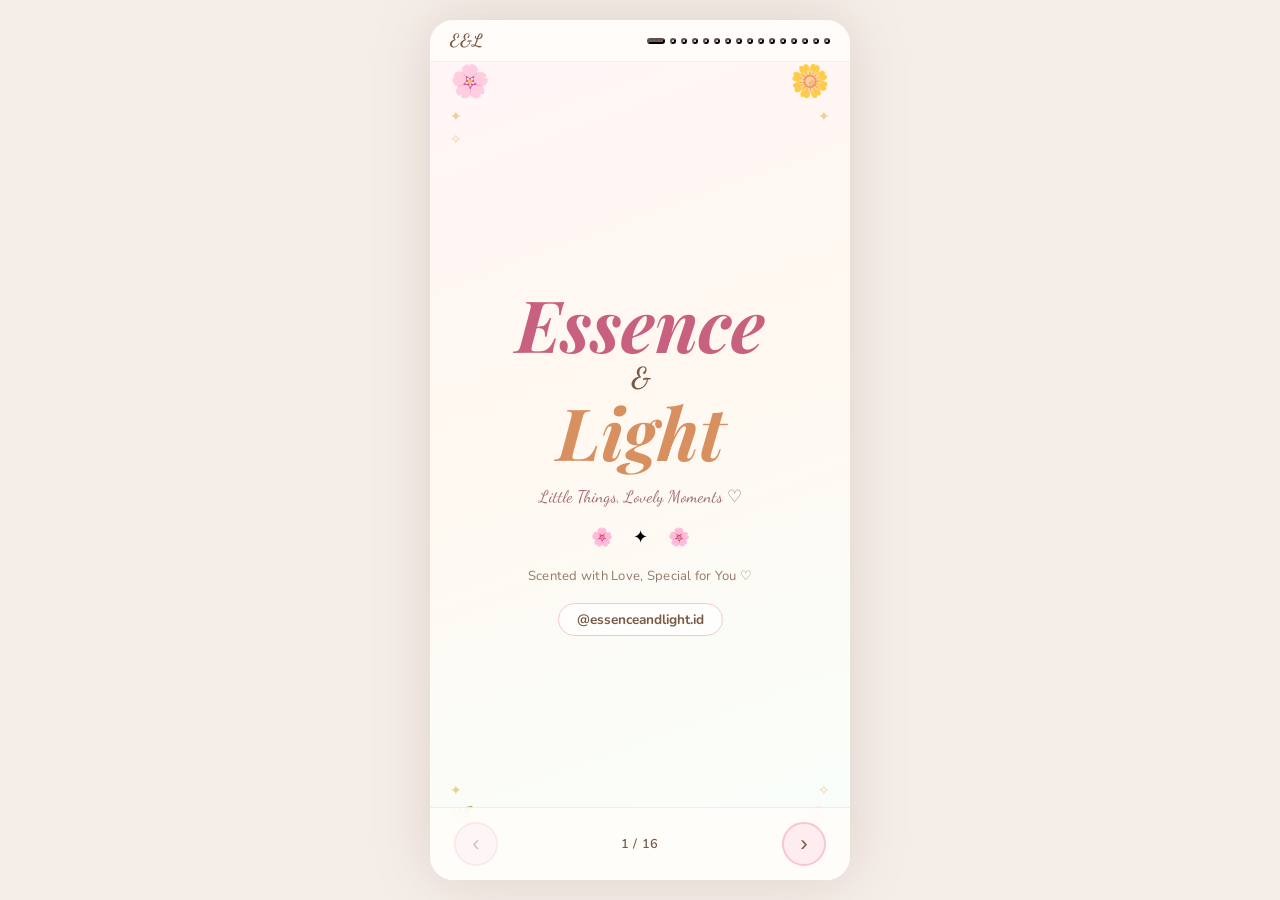
==== index.html @ b98459df "feat: initial commit for Essence & Light e-catalog with GH Pages setup" ====
<!DOCTYPE html>
<html lang="id">
<head>
  <meta charset="UTF-8" />
  <meta name="viewport" content="width=device-width, initial-scale=1.0" />
  <title>Essence & Light — E-Catalog</title>
  <meta name="description" content="E-Catalog Essence & Light — Home Fragrance, Bath & Body, DIY Fun & Perfume. Scented with Love, Special for You ♡" />
  <link rel="preconnect" href="https://fonts.googleapis.com" />
  <link rel="preconnect" href="https://fonts.gstatic.com" crossorigin />
  <link href="https://fonts.googleapis.com/css2?family=Playfair+Display:ital,wght@0,400;0,600;0,700;1,400;1,600&family=Nunito:wght@300;400;500;600;700;800&family=Dancing+Script:wght@400;600;700&display=swap" rel="stylesheet" />
  <link rel="stylesheet" href="style.css" />
  <link rel="stylesheet" href="animations.css" />
</head>
<body>
  <!-- Navigation Dots -->
  <nav class="page-nav" id="pageNav">
    <div class="nav-logo">E&L</div>
    <div class="nav-dots" id="navDots"></div>
  </nav>

  <!-- Catalog Container -->
  <div class="catalog" id="catalog">

    <!-- PAGE 1: COVER -->
    <section class="page page-cover" id="page-1" data-page="1">
      <div class="cover-bg">
        <div class="cover-deco deco-top-left">
          <span class="flower-big">🌸</span>
          <span class="sparkle s1">✦</span>
          <span class="sparkle s2">✧</span>
        </div>
        <div class="cover-deco deco-top-right">
          <span class="flower-big">🌼</span>
          <span class="sparkle s3">✦</span>
        </div>

        <div class="cover-content cover-content-pure">
          <div class="brand-name-wrap">
            <h1 class="brand-name">
              <span class="brand-essence">Essence</span>
              <span class="brand-amp">&amp;</span>
              <span class="brand-light">Light</span>
            </h1>
          </div>

          <p class="cover-tagline">Little Things, Lovely Moments ♡</p>

          <div class="cover-divider-deco">
            <span>🌸</span><span class="cover-div-line"></span><span>✦</span><span class="cover-div-line"></span><span>🌸</span>
          </div>

          <p class="cover-sub-tagline">Scented with Love, Special for You ♡</p>
          <div class="cover-ig cover-ig-pure">@essenceandlight.id</div>
        </div>

        <div class="cover-deco deco-bottom-left">
          <span class="sparkle s4">✦</span>
          <span class="flower-small">🌿</span>
        </div>
        <div class="cover-deco deco-bottom-right">
          <span class="sparkle s5">✧</span>
          <span class="flower-small">🌸</span>
        </div>
        <div class="scallop-border-bottom"></div>
      </div>
    </section>


    

    <!-- PAGE 3: WELCOME -->
    <section class="page page-welcome" id="page-2" data-page="2">
      <div class="page-inner">
        <div class="page-header-deco">
          <span class="deco-flower">🌸</span>
          <span class="deco-sparkle">✦</span>
          <span class="deco-flower">🌼</span>
        </div>
        <div class="welcome-badge">Welcome to</div>
        <h2 class="section-title fancy">Essence & Light ♡</h2>
        <div class="welcome-divider"></div>
        <p class="welcome-text">
          Essence & Light menghadirkan berbagai pilihan <strong>home fragrance</strong>, <strong>personal care</strong>, <strong>bath collection</strong>, <strong>perfume</strong>, hingga <strong>DIY activity</strong> yang dibuat untuk membuat everyday moments terasa lebih special.
        </p>

        <div class="feature-grid">
          <div class="feature-card fc-pink">
            <div class="fc-icon">✨</div>
            <div class="fc-text">Made with care</div>
          </div>
          <div class="feature-card fc-peach">
            <div class="fc-icon">🌷</div>
            <div class="fc-text">Various scent selections</div>
          </div>
          <div class="feature-card fc-yellow">
            <div class="fc-icon">🎁</div>
            <div class="fc-text">Perfect for gifting</div>
          </div>
          <div class="feature-card fc-blue">
            <div class="fc-icon">🎨</div>
            <div class="fc-text">Fun DIY activity</div>
          </div>
          <div class="feature-card fc-lilac">
            <div class="fc-icon">💝</div>
            <div class="fc-text">Souvenir & merchandise</div>
          </div>
        </div>

        <div class="welcome-footer-text">Find your favorite little things at E&L ♡</div>

        <div class="welcome-deco-bottom">
          <span>🌿</span>
          <span>✦</span>
          <span>🌸</span>
          <span>✦</span>
          <span>🌿</span>
        </div>
        <div class="page-footer-brand">Essence &amp; Light ♡</div>
      </div>
    </section>

    <!-- PAGE 2: CONTENTS -->
    <section class="page page-contents" id="page-3" data-page="3">
      <div class="page-inner">
        <div class="contents-header">
          <div class="contents-eyebrow">Our Collections</div>
          <h2 class="contents-title">What's Inside ♡</h2>
          <div class="contents-divider"></div>
        </div>

        <div class="contents-grid">
          <div class="contents-card cc-fragrance">
            <div class="cc-icon">🕯️</div>
            <div class="cc-label">Home Fragrance</div>
            <div class="cc-desc">Candle • Diffuser • Spray</div>
          </div>
          <div class="contents-card cc-diy">
            <div class="cc-icon">🎨</div>
            <div class="cc-label">DIY Fun</div>
            <div class="cc-desc">Create & personalize</div>
          </div>
          <div class="contents-card cc-bath">
            <div class="cc-icon">🛁</div>
            <div class="cc-label">Bath & Body</div>
            <div class="cc-desc">Soak & relax</div>
          </div>
          <!-- Home Fragrance merged into first card -->
          <div class="contents-card cc-perfume">
            <div class="cc-icon">🌸</div>
            <div class="cc-label">Perfume</div>
            <div class="cc-desc">Little scent to go</div>
          </div>
          <div class="contents-card cc-bundle">
            <div class="cc-icon">🎁</div>
            <div class="cc-label">Bundle Deals</div>
            <div class="cc-desc">Save more!</div>
          </div>
        </div>


        <div class="page-footer-brand">Essence &amp; Light ♡</div>
      </div>
    </section>

    <!-- PAGE 4: DIY SOLID DIFFUSER -->
    <section class="page page-product theme-diy" id="page-4" data-page="4">
      <div class="page-inner">
        <div class="category-ribbon ribbon-diy">DIY Collection 🎨</div>

        <div class="product-emoji-hero">🎨</div>

        <div class="product-tagline-top">CREATE • COLOR • SCENT</div>

        <h2 class="product-title">DIY Solid Diffuser Set</h2>
        <p class="product-sub">DIY Solid Diffuser + Fragrance Oil 5 ml</p>

        <div class="price-tag price-diy">
          <span class="price-main">Rp105.000</span>
        </div>

        <div class="product-desc-card card-diy-theme">
          <p>Fun activity yang bisa dilakukan sendiri maupun bersama teman & keluarga.</p>
        </div>

        <div class="how-it-works">
          <div class="hiw-title">✨ How It Works</div>
          <div class="hiw-steps">
            <div class="hiw-step">
              <span class="step-num">1</span>
              <span class="step-text">Choose your favorite solid diffuser model</span>
            </div>
            <div class="hiw-step">
              <span class="step-num">2</span>
              <span class="step-text">Choose 1–2 sets of 4 color options</span>
            </div>
            <div class="hiw-step">
              <span class="step-num">3</span>
              <span class="step-text">Choose your favorite scent</span>
            </div>
            <div class="hiw-step">
              <span class="step-num">4</span>
              <span class="step-text">Bawa pulang dan warnai sesuai kreativitasmu</span>
            </div>
            <div class="hiw-step">
              <span class="step-num">5</span>
              <span class="step-text">Biarkan hingga benar-benar kering</span>
            </div>
            <div class="hiw-step">
              <span class="step-num">6</span>
              <span class="step-text">Teteskan fragrance oil</span>
            </div>
            <div class="hiw-step">
              <span class="step-num">7</span>
              <span class="step-text">Biarkan scent menyerap dan mengering</span>
            </div>
          </div>
          <div class="hiw-ready">✨ Ready to use!</div>
        </div>

        <div class="use-chips">
          <div class="use-chip">🚗 Car clip untuk mobil</div>
          <div class="use-chip">🎀 Tali untuk digantung</div>
        </div>

        <div class="product-footer-badge">Cute • Creative • Kids-Friendly Activity ♡</div>
        <div class="page-footer-brand">Essence &amp; Light ♡</div>
      </div>
    </section>

    <!-- PAGE 5: DIY BATH BOMB -->
    <section class="page page-product theme-bath" id="page-5" data-page="5">
      <div class="page-inner">
        <div class="category-ribbon ribbon-bath">DIY Collection 🛁</div>

        <div class="product-emoji-hero">🛁</div>

        <div class="product-tagline-top">MIX • CREATE • FIZZ!</div>

        <h2 class="product-title">DIY Bath Bomb Set</h2>

        <div class="price-tag price-bath">
          <span class="price-main">Rp175.000</span>
        </div>

        <div class="product-desc-card card-bath-theme">
          <p>Buat bath bomb sendiri dan nikmati sensasi bath time yang lebih fun.</p>
          <p>Pilih fragrance favorit dari pilihan scent yang tersedia.</p>
          <p>DIY set sudah dilengkapi <strong>Guide Card — How to Make</strong>, sehingga lebih mudah dibuat di rumah.</p>
        </div>

        <div class="basic-step-card">
          <div class="bs-title">📋 Basic Step</div>
          <p class="bs-text">Campurkan <strong>Bahan A + B</strong> secara merata, kemudian tambahkan <strong>Bahan C</strong> dan ikuti petunjuk pada guide card.</p>
        </div>

        <div class="selling-points-grid">
          <div class="sp-card sp-pink">🎨<br/><small>Fun Activity</small></div>
          <div class="sp-card sp-blue">🛁<br/><small>Bath-Time Experience</small></div>
          <div class="sp-card sp-yellow">👧<br/><small>Kids-Friendly</small></div>
          <div class="sp-card sp-mint">🎁<br/><small>Cute Gift Idea</small></div>
        </div>
        <div class="page-footer-brand">Essence &amp; Light ♡</div>
      </div>
    </section>

    <!-- PAGE 6: BATH SALT -->
    <section class="page page-product theme-bath" id="page-6" data-page="6">
      <div class="page-inner">
        <div class="category-ribbon ribbon-bath">Bath Collection 🌿</div>

        <div class="product-emoji-hero">🧂</div>

        <div class="product-tagline-top">SOAK • RELAX • RESET</div>

        <h2 class="product-title">Bath Salt</h2>
        <p class="product-sub">dengan 100% Essential Oil</p>

        <div class="price-tag price-bath">
          <div class="price-row">
            <span class="price-size">100 g</span>
            <span class="price-main">Rp57.000</span>
          </div>
        </div>

        <div class="product-desc-card card-bath-theme">
          <p>Bath salt dengan <strong>100% Essential Oil</strong> untuk melengkapi relaxing bath ritual.</p>
          <p class="note-text">Pilihan essential oil dapat disesuaikan dengan ketersediaan.</p>
        </div>

        <div class="why-love-section">
          <div class="wl-title">Why You'll Love It ♡</div>
          <div class="why-love-list">
            <div class="wl-item">🌿<span>Aromatic essential oil experience</span></div>
            <div class="wl-item">🛁<span>Perfect for relaxing bath ritual</span></div>
            <div class="wl-item">✨<span>Easy self-care at home</span></div>
            <div class="wl-item">🎁<span>Cute & practical gift</span></div>
          </div>
        </div>

        <div class="product-footer-badge">Take a little time for yourself ♡</div>
        <div class="page-footer-brand">Essence &amp; Light ♡</div>
      </div>
    </section>

    <!-- PAGE 7: POWDER BUBBLE BATH -->
    <section class="page page-product theme-bubble" id="page-7" data-page="7">
      <div class="page-inner">
        <div class="category-ribbon ribbon-bubble">Bath Collection ☁️</div>

        <div class="product-emoji-hero">☁️</div>

        <div class="product-tagline-top">POUR • BUBBLE • ENJOY</div>

        <h2 class="product-title">Powder Bubble Bath</h2>

        <div class="price-tag price-bath">
          <div class="price-row">
            <span class="price-size">50 g</span>
            <span class="price-main">Rp58.000</span>
          </div>
        </div>

        <div class="product-desc-card card-bath-theme">
          <p>Powder bubble bath yang praktis untuk membuat bath time terasa lebih fun.</p>
          <p>Tuangkan ke air dan nikmati <strong>bubbly bath experience</strong> dengan aroma pilihanmu.</p>
        </div>

        <div class="selling-points-grid">
          <div class="sp-card sp-blue">☁️<br/><small>Fun Bubbles</small></div>
          <div class="sp-card sp-pink">🌸<br/><small>Various Scents</small></div>
          <div class="sp-card sp-mint">🛁<br/><small>Easy to Use</small></div>
          <div class="sp-card sp-yellow">🎀<br/><small>Perfect for Gifting</small></div>
        </div>
        <div class="page-footer-brand">Essence &amp; Light ♡</div>
      </div>
    </section>

    <!-- PAGE 8: REED DIFFUSER -->
    <section class="page page-product theme-fragrance" id="page-8" data-page="8">
      <div class="page-inner">
        <div class="category-ribbon ribbon-fragrance">Home Fragrance 🌷</div>

        <div class="product-emoji-hero">🌷</div>

        <div class="product-tagline-top">A LITTLE SCENT FOR YOUR SPACE</div>

        <h2 class="product-title">Reed Diffuser</h2>

        <div class="price-multi-card">
          <div class="price-option po-left">
            <span class="po-size">50 ml</span>
            <span class="po-price">Rp133.000</span>
          </div>
          <div class="price-divider-v"></div>
          <div class="price-option po-right">
            <span class="po-size">100 ml</span>
            <span class="po-price">Rp220.000</span>
          </div>
        </div>

        <div class="product-desc-card card-fragrance-theme">
          <p>Pilihan untuk membuat ruangan terasa lebih nyaman dan harum tanpa perlu disemprot berulang kali.</p>
        </div>

        <div class="perfect-for-section">
          <div class="pf-title">Perfect for:</div>
          <div class="pf-chips">
            <div class="pf-chip">🏠 Bedroom</div>
            <div class="pf-chip">🛋 Living Room</div>
            <div class="pf-chip">🖥 Workspace</div>
            <div class="pf-chip">🎁 Gift</div>
          </div>
        </div>

        <div class="product-footer-badge">Simply place • Let it diffuse • Enjoy the scent ♡</div>
        <div class="page-footer-brand">Essence &amp; Light ♡</div>
      </div>
    </section>

    <!-- PAGE 9: ROOM & LINEN SPRAY -->
    <section class="page page-product theme-fragrance" id="page-9" data-page="9">
      <div class="page-inner">
        <div class="category-ribbon ribbon-fragrance">Home Fragrance ☁️</div>

        <div class="product-emoji-hero">💨</div>

        <div class="product-tagline-top">SPRITZ A LITTLE HAPPINESS</div>

        <h2 class="product-title">Room & Linen Spray</h2>

        <div class="price-tag price-fragrance">
          <div class="price-row">
            <span class="price-size">100 ml</span>
            <span class="price-main">Rp95.000</span>
          </div>
        </div>

        <div class="product-desc-card card-fragrance-theme">
          <p>Cara praktis untuk memberikan sentuhan aroma pada ruangan maupun linen.</p>
        </div>

        <div class="perfect-for-section">
          <div class="pf-title">Perfect for:</div>
          <div class="pf-chips">
            <div class="pf-chip">🛏 Bedding</div>
            <div class="pf-chip">🛋 Sofa</div>
            <div class="pf-chip">🪟 Curtains</div>
            <div class="pf-chip">🏠 Room</div>
          </div>
        </div>

        <div class="product-footer-badge">Spray • Refresh • Enjoy ♡</div>
        <div class="page-footer-brand">Essence &amp; Light ♡</div>
      </div>
    </section>

    <!-- PAGE 10: SCENTED CANDLE -->
    <section class="page page-product theme-candle" id="page-10" data-page="10">
      <div class="page-inner">
        <div class="category-ribbon ribbon-candle">Scented Candle 🕯️</div>

        <div class="product-emoji-hero candle-glow">🕯️</div>

        <div class="product-tagline-top">LIGHT UP YOUR LITTLE MOMENTS</div>

        <h2 class="product-title">Scented Candle Jar</h2>

        <div class="price-multi-card pm-candle">
          <div class="price-option po-left">
            <span class="po-size">50 g</span>
            <span class="po-price">Rp73.000</span>
          </div>
          <div class="price-divider-v"></div>
          <div class="price-option po-right">
            <span class="po-size">100 g</span>
            <span class="po-price">Rp107.000</span>
          </div>
        </div>

        <div class="product-desc-card card-candle-theme">
          <p>Nikmati suasana yang lebih cozy dengan scented candle dari Essence & Light.</p>
        </div>

        <div class="perfect-for-section">
          <div class="pf-title">Perfect for:</div>
          <div class="pf-chips">
            <div class="pf-chip">🌙 Me-Time</div>
            <div class="pf-chip">📖 Reading Time</div>
            <div class="pf-chip">🛁 Relaxing Bath</div>
            <div class="pf-chip">🎁 Gifting</div>
            <div class="pf-chip">🏠 Cozy Home</div>
          </div>
        </div>

        <div class="candle-sparkle-row">
          <span>✦</span><span>🌸</span><span>✧</span><span>🌸</span><span>✦</span>
        </div>
        <div class="page-footer-brand">Essence &amp; Light ♡</div>
      </div>
    </section>

    <!-- PAGE 11: EAU DE PARFUM -->
    <section class="page page-product theme-perfume" id="page-11" data-page="11">
      <div class="page-inner">
        <div class="category-ribbon ribbon-perfume">Perfume 🌸</div>

        <div class="product-emoji-hero">🌸</div>

        <div class="product-tagline-top">A LITTLE SCENT TO TAKE WITH YOU</div>

        <h2 class="product-title">Eau de Parfum</h2>

        <div class="price-tag price-perfume">
          <div class="price-row">
            <span class="price-size">10 ml</span>
            <span class="price-main">Rp35.000</span>
          </div>
        </div>

        <div class="product-desc-card card-perfume-theme">
          <p>Mini perfume yang <strong>compact dan mudah dibawa</strong> ke mana saja.</p>
        </div>

        <div class="why-love-section">
          <div class="why-love-list">
            <div class="wl-item">💗<span>Travel-friendly</span></div>
            <div class="wl-item">👜<span>Easy to carry</span></div>
            <div class="wl-item">🌸<span>Cute everyday fragrance</span></div>
            <div class="wl-item">🎁<span>Perfect little gift</span></div>
          </div>
        </div>

        <div class="product-footer-badge">Small Bottle, Lovely Scent ♡</div>
        <div class="page-footer-brand">Essence &amp; Light ♡</div>
      </div>
    </section>

            <!-- PAGE 12: OUR BUNDLING SETS -->
    <section class="page page-bundle" id="page-12" data-page="12">
      <div class="page-inner" style="padding:18px 16px 14px;display:flex;flex-direction:column;justify-content:space-between;box-sizing:border-box;height:100%;">
        
        <!-- HEADER -->
        <div class="bundle-header" style="margin-bottom:8px;text-align:center;">
          <div style="font-size:0.58rem;font-weight:800;letter-spacing:0.22em;text-transform:uppercase;color:#C06880;margin-bottom:2px;">✦ ESSENCE &amp; LIGHT ✦</div>
          <h2 class="section-title fancy" style="margin:0;font-size:1.45rem;line-height:1.1;">Our Bundling Sets ♡</h2>
          <div style="font-family:var(--font-script);font-size:0.85rem;color:#A06075;margin-top:2px;">More to enjoy, better together ✨</div>
          <div style="display:flex;align-items:center;justify-content:center;gap:6px;margin-top:4px;">
            <div style="height:1px;width:45px;background:linear-gradient(to right,transparent,#F9C5D1);"></div>
            <span style="font-size:0.52rem;color:#E8C870;letter-spacing:3px;">✦ 🌸 ✦</span>
            <div style="height:1px;width:45px;background:linear-gradient(to left,transparent,#F9C5D1);"></div>
          </div>
        </div>

        <!-- 2-COLUMN GRID -->
        <div class="bundle-grid-container" style="display:grid;grid-template-columns:1fr 1fr;gap:7px 8px;width:100%;flex:1;align-content:stretch;">

          <!-- 1. DIY FUN DUO -->
          <div style="background:linear-gradient(135deg,#F5F0FF,#EFE8FC);border:1.2px solid #D8C8F0;border-radius:11px;padding:7px 9px;display:flex;flex-direction:column;justify-content:space-between;box-shadow:0 2px 6px rgba(160,130,200,0.08);">
            <div>
              <div style="display:flex;align-items:center;justify-content:space-between;margin-bottom:3px;">
                <span style="font-size:0.66rem;font-weight:800;color:#604080;">🎨 DIY Fun Duo</span>
                <span style="background:#E4D4F8;color:#503070;font-size:0.56rem;font-weight:800;padding:2px 7px;border-radius:10px;">Rp265K</span>
              </div>
              <div style="font-size:0.53rem;font-weight:700;color:#4A3728;line-height:1.25;">DIY Solid Diffuser + DIY Bath Bomb</div>
              <div style="font-size:0.47rem;color:#806090;font-style:italic;margin-top:1px;">Create, play &amp; have fun!</div>
            </div>
            <div style="font-size:0.43rem;color:#9A80A8;margin-top:3px;">Kids-friendly • Fun Activity • Creative Time</div>
          </div>

          <!-- 2. BATH TIME DUO -->
          <div style="background:linear-gradient(135deg,#EEF8FF,#E5F2FC);border:1.2px solid #BEDEF4;border-radius:11px;padding:7px 9px;display:flex;flex-direction:column;justify-content:space-between;box-shadow:0 2px 6px rgba(120,170,220,0.08);">
            <div>
              <div style="display:flex;align-items:center;justify-content:space-between;margin-bottom:3px;">
                <span style="font-size:0.66rem;font-weight:800;color:#286080;">🛁 Bath Time Duo</span>
                <span style="background:#D0E8F8;color:#205070;font-size:0.56rem;font-weight:800;padding:2px 7px;border-radius:10px;">Rp110K</span>
              </div>
              <div style="font-size:0.53rem;font-weight:700;color:#4A3728;line-height:1.25;">Bath Salt + Powder Bubble Bath</div>
              <div style="font-size:0.47rem;color:#5080A0;font-style:italic;margin-top:1px;">Your little me-time ritual ♡</div>
            </div>
            <div style="font-size:0.43rem;color:#7098B8;margin-top:3px;">Self-Care • Bath Time • Me Time</div>
          </div>

          <!-- 3. HOME SCENT DUO -->
          <div style="background:linear-gradient(135deg,#F0FAF2,#E5F5E8);border:1.2px solid #BCE4C8;border-radius:11px;padding:7px 9px;display:flex;flex-direction:column;justify-content:space-between;box-shadow:0 2px 6px rgba(120,190,140,0.08);">
            <div>
              <div style="display:flex;align-items:center;justify-content:space-between;margin-bottom:3px;">
                <span style="font-size:0.66rem;font-weight:800;color:#307048;">🌿 Home Scent Duo</span>
                <span style="background:#CFECCF;color:#206038;font-size:0.56rem;font-weight:800;padding:2px 7px;border-radius:10px;">Rp210K</span>
              </div>
              <div style="font-size:0.53rem;font-weight:700;color:#4A3728;line-height:1.25;">Reed Diffuser + Room &amp; Linen Spray</div>
              <div style="font-size:0.47rem;color:#488058;font-style:italic;margin-top:1px;">An easy way to make home smell lovely.</div>
            </div>
            <div style="font-size:0.43rem;color:#70A080;margin-top:3px;">Home Fragrance • Everyday Home Scent</div>
          </div>

          <!-- 4. COZY HOME SET -->
          <div style="background:linear-gradient(135deg,#FFF8EE,#FFF0DC);border:1.2px solid #F5DCB4;border-radius:11px;padding:7px 9px;display:flex;flex-direction:column;justify-content:space-between;box-shadow:0 2px 6px rgba(220,160,100,0.08);">
            <div>
              <div style="display:flex;align-items:center;justify-content:space-between;margin-bottom:3px;">
                <span style="font-size:0.66rem;font-weight:800;color:#805520;">🕯️ Cozy Home Set</span>
                <span style="background:#FFE8C4;color:#704510;font-size:0.56rem;font-weight:800;padding:2px 7px;border-radius:10px;">Rp160K</span>
              </div>
              <div style="font-size:0.53rem;font-weight:700;color:#4A3728;line-height:1.25;">Candle 50 g + Room &amp; Linen Spray</div>
              <div style="font-size:0.47rem;color:#906830;font-style:italic;margin-top:1px;">Spray it. Light it. Feel cozy.</div>
            </div>
            <div style="font-size:0.43rem;color:#B08850;margin-top:3px;">Entry Home Fragrance • Cozy Moment</div>
          </div>

          <!-- 5. COZY HOME PLUS -->
          <div style="background:linear-gradient(135deg,#FFFDF4,#FFF6DE);border:1.3px solid #E8C870;border-radius:11px;padding:7px 9px;display:flex;flex-direction:column;justify-content:space-between;box-shadow:0 2px 8px rgba(232,200,112,0.18);">
            <div>
              <div style="display:flex;align-items:center;justify-content:space-between;margin-bottom:3px;">
                <span style="font-size:0.66rem;font-weight:800;color:#7A5510;">🕯️ Cozy Home Plus ✨</span>
                <span style="background:#FFE498;color:#604008;font-size:0.56rem;font-weight:800;padding:2px 7px;border-radius:10px;">Rp290K</span>
              </div>
              <div style="font-size:0.53rem;font-weight:700;color:#4A3728;line-height:1.25;">Candle 100 g + Reed Diffuser</div>
              <div style="font-size:0.47rem;color:#8A6520;font-style:italic;margin-top:1px;">For an extra cozy home ♡</div>
            </div>
            <div style="font-size:0.43rem;color:#B08A40;margin-top:3px;">Premium Home Fragrance • Giftable</div>
          </div>

          <!-- 6. SELF-CARE TRIO -->
          <div style="background:linear-gradient(135deg,#FFF0F5,#FFE8F0);border:1.2px solid #F5C0D5;border-radius:11px;padding:7px 9px;display:flex;flex-direction:column;justify-content:space-between;box-shadow:0 2px 6px rgba(220,130,160,0.08);">
            <div>
              <div style="display:flex;align-items:center;justify-content:space-between;margin-bottom:3px;">
                <span style="font-size:0.66rem;font-weight:800;color:#903858;">💕 Self-Care Trio</span>
                <span style="background:#FAD0E0;color:#782845;font-size:0.56rem;font-weight:800;padding:2px 7px;border-radius:10px;">Rp265K</span>
              </div>
              <div style="font-size:0.53rem;font-weight:700;color:#4A3728;line-height:1.25;">Bath Salt + Bubble Bath + DIY Bath Bomb</div>
              <div style="font-size:0.47rem;color:#985070;font-style:italic;margin-top:1px;">Three little treats for your me-time.</div>
            </div>
            <div style="font-size:0.43rem;color:#B87090;margin-top:3px;">Self-Care • Bath Time • Gift</div>
          </div>

          <!-- 7. HOME FRAGRANCE TRIO -->
          <div style="background:linear-gradient(135deg,#FAF2EE,#F5EAE4);border:1.2px solid #E5C8BC;border-radius:11px;padding:7px 9px;display:flex;flex-direction:column;justify-content:space-between;box-shadow:0 2px 6px rgba(180,130,110,0.08);">
            <div>
              <div style="display:flex;align-items:center;justify-content:space-between;margin-bottom:3px;">
                <span style="font-size:0.66rem;font-weight:800;color:#784530;">🏠 Home Fragrance Trio</span>
                <span style="background:#F0D0C4;color:#603020;font-size:0.56rem;font-weight:800;padding:2px 7px;border-radius:10px;">Rp275K</span>
              </div>
              <div style="font-size:0.53rem;font-weight:700;color:#4A3728;line-height:1.25;">Reed Diffuser + Spray + Candle 50 g</div>
              <div style="font-size:0.47rem;color:#885540;font-style:italic;margin-top:1px;">Complete your home scent ritual.</div>
            </div>
            <div style="font-size:0.43rem;color:#A87560;margin-top:3px;">Complete Home Fragrance • Cozy Home</div>
          </div>

          <!-- 8. E&L DISCOVERY SET -->
          <div style="background:linear-gradient(135deg,#FFF5EB,#FFEADB);border:1.2px solid #F5CCB0;border-radius:11px;padding:7px 9px;display:flex;flex-direction:column;justify-content:space-between;box-shadow:0 2px 6px rgba(220,150,110,0.08);">
            <div>
              <div style="display:flex;align-items:center;justify-content:space-between;margin-bottom:3px;">
                <span style="font-size:0.66rem;font-weight:800;color:#904820;">🎁 E&amp;L Discovery Set</span>
                <span style="background:#FCD4BC;color:#783510;font-size:0.56rem;font-weight:800;padding:2px 7px;border-radius:10px;">Rp330K</span>
              </div>
              <div style="font-size:0.53rem;font-weight:700;color:#4A3728;line-height:1.25;">DIY Bath Bomb + Salt + Bubble + Candle 50g</div>
              <div style="font-size:0.47rem;color:#985530;font-style:italic;margin-top:1px;">A little bit of everything ♡</div>
            </div>
            <div style="font-size:0.43rem;color:#B87850;margin-top:3px;">Discover E&amp;L • Self-Care • Gift Set</div>
          </div>

          <!-- 9. DIY BESTIE SET (Col-span 2, taller with 3 options) -->
          <div style="grid-column:span 2;background:linear-gradient(135deg,#FFF0F8,#F2ECFF);border:1.3px solid #E0BEE8;border-radius:11px;padding:7px 10px;box-shadow:0 2px 8px rgba(180,140,210,0.1);">
            <div style="display:flex;align-items:center;justify-content:space-between;margin-bottom:3px;">
              <div style="display:flex;align-items:center;gap:4px;">
                <span style="font-size:0.7rem;">🎨👭</span>
                <span style="font-size:0.68rem;font-weight:800;color:#703068;">DIY Bestie Set</span>
                <span style="font-size:0.48rem;color:#905085;font-style:italic;">— Double the fun, better together!</span>
              </div>
              <span style="font-size:0.45rem;background:#EBD0F5;color:#602058;font-weight:800;padding:2px 6px;border-radius:8px;">3 Pilihan</span>
            </div>
            <div style="display:grid;grid-template-columns:1fr 1fr 1.15fr;gap:5px;margin-top:3px;">
              <div style="background:rgba(255,255,255,0.8);border-radius:8px;padding:4px 5px;text-align:center;border:0.8px solid rgba(220,180,230,0.5);">
                <div style="font-size:0.48rem;font-weight:700;color:#4A3728;">2 DIY Solid Diffuser</div>
                <div style="font-size:0.58rem;font-weight:800;color:#703068;margin-top:1px;">Rp200.000</div>
              </div>
              <div style="background:rgba(255,255,255,0.8);border-radius:8px;padding:4px 5px;text-align:center;border:0.8px solid rgba(220,180,230,0.5);">
                <div style="font-size:0.48rem;font-weight:700;color:#4A3728;">2 DIY Bath Bomb</div>
                <div style="font-size:0.58rem;font-weight:800;color:#703068;margin-top:1px;">Rp330.000</div>
              </div>
              <div style="background:rgba(255,255,255,0.8);border-radius:8px;padding:4px 5px;text-align:center;border:0.8px solid rgba(220,180,230,0.5);">
                <div style="font-size:0.48rem;font-weight:700;color:#4A3728;">1 Diffuser + 1 Bath Bomb</div>
                <div style="font-size:0.58rem;font-weight:800;color:#703068;margin-top:1px;">Rp265.000</div>
              </div>
            </div>
            <div style="font-size:0.42rem;color:#906088;text-align:center;margin-top:3px;">Kids-Friendly • Bestie Activity • Parent &amp; Child • Fun Together</div>
          </div>

          <!-- 10. E&L ULTIMATE SET (Col-span 2, HERO BUNDLE) -->
          <div style="grid-column:span 2;background:linear-gradient(135deg,#FFFDF6,#FFF2F6);border:1.5px solid #E8C870;border-radius:12px;padding:7px 11px;box-shadow:0 3px 10px rgba(232,200,112,0.22);">
            <div style="display:flex;align-items:center;justify-content:space-between;">
              <div style="display:flex;align-items:center;gap:5px;">
                <span style="background:linear-gradient(135deg,#FFE080,#FFD060);color:#604000;font-size:0.48rem;font-weight:800;padding:2px 6px;border-radius:6px;letter-spacing:0.04em;">✨ MOST COMPLETE SET ✨</span>
                <span style="font-size:0.7rem;font-weight:800;color:#603810;">E&amp;L Ultimate Set</span>
              </div>
              <span style="background:linear-gradient(135deg,#FFDF88,#FFCF68);color:#5A3500;font-size:0.65rem;font-weight:900;padding:2px 8px;border-radius:9px;box-shadow:0 1px 4px rgba(200,150,50,0.2);">Rp675.000</span>
            </div>
            <div style="font-size:0.48rem;font-weight:800;color:#A05520;margin-top:2px;letter-spacing:0.04em;">7 PRODUCTS IN ONE SET ✨</div>
            <div style="font-size:0.47rem;color:#4A3728;line-height:1.25;margin-top:1px;">DIY Solid Diffuser + DIY Bath Bomb + Bath Salt + Powder Bubble Bath + Reed Diffuser 50ml + Room Spray + Candle 100g</div>
            <div style="display:flex;justify-content:space-between;align-items:center;margin-top:2px;">
              <span style="font-size:0.44rem;color:#885530;font-style:italic;">The ultimate Essence &amp; Light experience.</span>
              <span style="font-size:0.42rem;color:#9A7050;">DIY • Bath &amp; Self-Care • Home Fragrance</span>
            </div>
          </div>

        </div>

        <!-- FOOTER INFO -->
        <div style="text-align:center;margin-top:6px;padding-top:5px;border-top:1px dashed rgba(220,180,195,0.5);width:100%;">
          <div style="font-size:0.56rem;font-weight:700;color:#A05068;margin-bottom:2px;">Which set is your favorite? ♡</div>
          <div style="display:flex;justify-content:center;gap:14px;font-size:0.52rem;color:#6A4A58;font-weight:600;">
            <span>📷 Instagram: <strong>@essenceandlight.id</strong></span>
            <span>🛍️ Shopee: <strong>Essence &amp; Light ID</strong></span>
          </div>
          <div style="font-size:0.44rem;color:#A08090;font-style:italic;margin-top:1px;">Available products &amp; scents are subject to stock availability.</div>
        </div>

      </div>
    </section>

    <!-- PAGE 13: SCENT MENU -->
    <section class="page page-scent" id="page-13" data-page="13">
      <div class="page-inner">
        <div class="page-header-deco">
          <span class="deco-flower">🌸</span>
          <span class="deco-sparkle">✦</span>
          <span class="deco-flower">🌷</span>
        </div>
        <h2 class="section-title fancy">Choose Your Favorite Scent ♡</h2>
        <p class="scent-intro">Find the perfect aroma that speaks to you</p>

        <div class="scent-categories">

          <div class="scent-cat sc-floral">
            <div class="sc-icon">🌸</div>
            <div class="sc-name">Floral</div>
            <div class="sc-desc">Soft, romantic blooms — rose, jasmine, peony, lily of the valley</div>
          </div>

          <div class="scent-cat sc-fruity">
            <div class="sc-icon">🍑</div>
            <div class="sc-name">Fruity & Sweet</div>
            <div class="sc-desc">Juicy, playful notes — peach, strawberry, mango, citrus, vanilla</div>
          </div>

          <div class="scent-cat sc-fresh">
            <div class="sc-icon">🌿</div>
            <div class="sc-name">Fresh & Relaxing</div>
            <div class="sc-desc">Clean, calming vibes — lavender, eucalyptus, green tea, ocean</div>
          </div>

          <div class="scent-cat sc-warm">
            <div class="sc-icon">🪵</div>
            <div class="sc-name">Warm & Cozy</div>
            <div class="sc-desc">Earthy, comforting depth — sandalwood, amber, cedarwood, musk</div>
          </div>

        </div>

        <div class="scent-note-card">
          <div class="sn-icon">💬</div>
          <p><em>Scent availability may vary.</em><br/>Ask our team to find your favorite scent ♡</p>
        </div>
        <div class="page-footer-brand">Essence &amp; Light ♡</div>
      </div>
    </section>

    <!-- PAGE 14: PROMO -->
    <section class="page page-promo" id="page-14" data-page="14">
      <div class="page-inner">
        <div class="promo-gift-icon">🎁</div>
        <div class="promo-header">
          <div class="promo-eyebrow">LITTLE GIFT FOR YOU</div>
          <h2 class="promo-title">Shop • Follow • Tag<br/>Get a Gift!</h2>
        </div>

        <div class="promo-card">
          <div class="promo-badge-ribbon">🎀 Free Gift Event</div>
          <div class="promo-subtitle">Belanja di booth Essence & Light dan ikuti cara ini:</div>

          <div class="promo-steps">
            <div class="p-step">
              <div class="step-num">1</div>
              <div class="step-desc">
                <strong>Belanja produk</strong> Essence & Light apa saja
              </div>
            </div>

            <div class="p-step">
              <div class="step-num">2</div>
              <div class="step-desc">
                <strong>Follow Instagram</strong> @essenceandlight.id
              </div>
            </div>

            <div class="p-step">
              <div class="step-num">3</div>
              <div class="step-desc">
                <strong>Upload &amp; Tag foto produk/booth</strong> ke Instagram Story kamu
              </div>
            </div>
          </div>

          <div class="promo-reward">
            <span class="reward-sparkle">✦</span>
            <span>Tunjukkan ke tim kami &amp; langsung dapatkan <strong>LITTLE GIFT</strong> spesial! ♡</span>
            <span class="reward-sparkle">✦</span>
          </div>
        </div>

        <div class="promo-terms">*Persediaan gift terbatas setiap hari. Jangan sampai kehabisan ya!</div>
        <div class="page-footer-brand">Essence &amp; Light ♡</div>
      </div>
    </section>

    <!-- PAGE 15: CUSTOM ORDER -->
    <section class="page page-custom" id="page-15" data-page="15">
      <div class="page-inner">
        <div class="custom-header">
          <div class="custom-eyebrow">EVENT • SOUVENIR • HAMPERS</div>
          <h2 class="section-title fancy">Custom &amp; Bulk Order ♡</h2>
        </div>

        <div class="custom-hero-card">
          <div class="ch-deco">🎂 💍 🏢 🎁</div>
          <h3 class="ch-title">Made for Your<br/>Special Moments ♡</h3>
          <p class="ch-desc">Looking for cute gifts for:</p>
          <div class="ch-tags">
            <span class="ch-tag">🎂 Birthday</span>
            <span class="ch-tag">💍 Wedding</span>
            <span class="ch-tag">🏢 Corporate</span>
            <span class="ch-tag">🎉 Anniversary</span>
            <span class="ch-tag">🎁 Hampers</span>
            <span class="ch-tag">💝 Special Occasion</span>
          </div>
        </div>

        <div class="custom-services-card">
          <div class="cs-label">ESSENCE &amp; LIGHT MENERIMA:</div>
          <div class="cs-list">
            <span class="cs-item">Custom Souvenir</span>
            <span class="cs-dot">•</span>
            <span class="cs-item">Merchandise</span>
            <span class="cs-dot">•</span>
            <span class="cs-item">White Label</span>
          </div>
        </div>

        <div class="custom-available-card">
          <div class="ca-label">AVAILABLE IN:</div>
          <div class="ca-chips">
            <span class="ca-chip">Home Fragrance</span>
            <span class="ca-chip">Personal Care</span>
            <span class="ca-chip">Bath Care</span>
            <span class="ca-chip">Perfume</span>
            <span class="ca-chip">DIY &amp; Craft</span>
          </div>
        </div>

        <div class="product-footer-badge">Special price available with MOQ ♡</div>
        <div class="page-footer-brand">Essence &amp; Light ♡</div>
      </div>
    </section>

    <!-- PAGE 16: CLOSING -->
    <section class="page page-closing" id="page-16" data-page="16">
      <div class="closing-bg">
        <div class="closing-deco closing-deco-tl">
          <span>🌸</span><span class="sparkle">✦</span>
        </div>
        <div class="closing-deco closing-deco-tr">
          <span>🌼</span><span class="sparkle">✧</span>
        </div>

        <div class="closing-content">
          <div class="closing-hearts">♡ ♡ ♡</div>
          <h2 class="closing-title">Thank You ♡</h2>

          <div class="closing-message">
            <p>Thank you for supporting our little creations.</p>
            <p>We hope every Essence & Light product brings a little scent, joy & lovely moment into your day.</p>
          </div>

          <div class="closing-brand">
            <div class="closing-brand-name">Essence & Light</div>
            <div class="closing-brand-tagline">Scented with Love, Special for You ♡</div>
          </div>

          <div style="height:1px;width:180px;background:linear-gradient(to right,transparent,rgba(249,197,209,0.7),transparent);margin:2px 0;"></div>

          <div style="display:flex;justify-content:center;gap:10px;flex-wrap:wrap;margin:2px 0;">
            <div class="closing-ig-card">
              <div class="ig-label">Instagram</div>
              <div class="ig-handle">@essenceandlight.id</div>
            </div>
            <div class="closing-ig-card closing-shopee-card">
              <div class="ig-label" style="color:#A05538;">Shopee</div>
              <div class="ig-handle">Essence &amp; Light ID</div>
            </div>
          </div>

          <div class="closing-follow-text">
            Follow us for new products, scents, DIY activities & special offers ✦
          </div>

          <div class="closing-deco-flowers">
            <span>🌿</span>
            <span>✦</span>
            <span>🌸</span>
            <span>✦</span>
            <span>🌿</span>
          </div>
        </div>

        <div class="scallop-border-top"></div>
        <div class="closing-deco closing-deco-bl">
          <span>🌷</span><span class="sparkle">✦</span>
        </div>
        <div class="closing-deco closing-deco-br">
          <span>🌼</span><span class="sparkle">✧</span>
        </div>
      </div>
    </section>

  </div><!-- end catalog -->

  <!-- Bottom Navigation -->
  <div class="bottom-nav" id="bottomNav">
    <button class="nav-btn" id="prevBtn" onclick="changePage(-1)">‹</button>
    <span class="page-indicator" id="pageIndicator">1 / 16</span>
    <button class="nav-btn" id="nextBtn" onclick="changePage(1)">›</button>
  </div>

  <script src="script.js"></script>
</body>
</html>
---- style.css ----
/* ============================================================
   ESSENCE & LIGHT E-CATALOG — STYLE.CSS
   Pastel Cute · Sweet · Clean · Playful · Premium Handmade
   ============================================================ */

/* ── Google Fonts ── */
@import url('https://fonts.googleapis.com/css2?family=Playfair+Display:ital,wght@0,400;0,600;0,700;1,400;1,600&family=Nunito:wght@300;400;500;600;700;800;900&family=Dancing+Script:wght@400;600;700&display=swap');

/* ── CSS Variables ── */
:root {
  --blush-pink:   #F9C5D1;
  --soft-pink:    #FDECF0;
  --pastel-peach: #FFDCC8;
  --butter-yellow:#FFF0B8;
  --baby-blue:    #C8E8F8;
  --soft-lilac:   #E8D8F8;
  --mint-sage:    #C8EDD8;
  --cream:        #FEFAF4;
  --milky-white:  #FFFDF9;
  --warm-brown:   #7A5A45;
  --dark-brown:   #4A3728;
  --soft-gold:    #E8C870;
  --light-sage:   #A8D8B8;
  --deep-peach:   #F5A882;

  --font-display:  'Playfair Display', serif;
  --font-script:   'Dancing Script', cursive;
  --font-body:     'Nunito', sans-serif;

  --radius-sm:  12px;
  --radius-md:  20px;
  --radius-lg:  32px;
  --radius-xl:  48px;

  --shadow-soft: 0 4px 24px rgba(180, 120, 140, 0.10);
  --shadow-card: 0 6px 32px rgba(180, 120, 140, 0.13);

  --page-width: 420px;
  --page-height: 100dvh;
}

/* ── Reset ── */
*, *::before, *::after { box-sizing: border-box; margin: 0; padding: 0; }

html {
  font-size: 16px;
  scroll-behavior: smooth;
}

body {
  font-family: var(--font-body);
  background: #F5EEE8;
  display: flex;
  justify-content: center;
  align-items: stretch;
  min-height: 100dvh;
  overflow: hidden;
  position: relative;
}

/* ── Catalog wrapper ── */
.catalog {
  width: 100%;
  max-width: var(--page-width);
  height: 100dvh;
  overflow: hidden;
  position: relative;
  margin: 0 auto;
  background: var(--milky-white);
  box-shadow: 0 0 60px rgba(120, 80, 80, 0.18);
}

/* ── Pages ── */
.page {
  position: absolute;
  top: 0; left: 0;
  width: 100%;
  height: 100dvh;
  overflow-y: auto;
  overflow-x: hidden;
  opacity: 0;
  pointer-events: none;
  transform: translateX(40px);
  transition: opacity 0.45s cubic-bezier(0.4, 0, 0.2, 1),
              transform 0.45s cubic-bezier(0.4, 0, 0.2, 1);
  scrollbar-width: none;
}
.page::-webkit-scrollbar { display: none; }

.page.active {
  opacity: 1;
  pointer-events: all;
  transform: translateX(0);
}
.page.exit-left {
  opacity: 0;
  transform: translateX(-40px);
}

.page-inner {
  padding: 28px 24px 110px;
  min-height: 100%;
  display: flex;
  flex-direction: column;
  align-items: center;
  gap: 16px;
}

/* ── Top Nav ── */
.page-nav {
  position: fixed;
  top: 0; left: 50%;
  transform: translateX(-50%);
  width: 100%;
  max-width: var(--page-width);
  z-index: 100;
  padding: 10px 20px;
  display: flex;
  align-items: center;
  justify-content: space-between;
  background: rgba(255,253,249,0.85);
  backdrop-filter: blur(12px);
  border-bottom: 1px solid rgba(249,197,209,0.35);
}

.nav-logo {
  font-family: var(--font-script);
  font-size: 1.1rem;
  color: var(--warm-brown);
  font-weight: 700;
  letter-spacing: 0.03em;
}

.nav-dots {
  display: flex;
  gap: 5px;
  align-items: center;
}
.nav-dot {
  width: 6px; height: 6px;
  border-radius: 50%;
  background: var(--blush-pink);
  transition: all 0.3s ease;
  cursor: pointer;
}
.nav-dot.active {
  width: 18px;
  border-radius: 3px;
  background: var(--warm-brown);
}

/* ── Bottom Nav ── */
.bottom-nav {
  position: fixed;
  bottom: 0; left: 50%;
  transform: translateX(-50%);
  width: 100%;
  max-width: var(--page-width);
  z-index: 100;
  padding: 14px 24px;
  display: flex;
  align-items: center;
  justify-content: space-between;
  background: rgba(255,253,249,0.92);
  backdrop-filter: blur(16px);
  border-top: 1px solid rgba(249,197,209,0.4);
}

.nav-btn {
  width: 44px; height: 44px;
  border-radius: 50%;
  border: 2px solid var(--blush-pink);
  background: var(--soft-pink);
  color: var(--warm-brown);
  font-size: 1.4rem;
  cursor: pointer;
  display: flex;
  align-items: center;
  justify-content: center;
  transition: all 0.2s ease;
  line-height: 1;
}
.nav-btn:hover {
  background: var(--blush-pink);
  transform: scale(1.08);
}
.nav-btn:disabled {
  opacity: 0.35;
  cursor: not-allowed;
}

.page-indicator {
  font-family: var(--font-body);
  font-size: 0.8rem;
  color: var(--warm-brown);
  font-weight: 600;
  letter-spacing: 0.05em;
}

/* ── Shared Typography ── */
.section-title {
  font-family: var(--font-display);
  font-size: 1.65rem;
  color: var(--dark-brown);
  text-align: center;
  line-height: 1.3;
}
.section-title.fancy {
  font-style: italic;
}

.product-title {
  font-family: var(--font-display);
  font-size: 1.75rem;
  color: var(--dark-brown);
  text-align: center;
  line-height: 1.25;
  font-weight: 700;
}

.product-sub {
  font-size: 0.82rem;
  color: #9A7A6A;
  text-align: center;
  font-weight: 500;
  letter-spacing: 0.03em;
}

/* ── Decorative elements ── */
.page-header-deco {
  display: flex;
  gap: 8px;
  align-items: center;
  font-size: 1.2rem;
  margin-top: 8px;
}
.deco-sparkle { color: var(--soft-gold); font-size: 0.9rem; }

/* ── Category Ribbon ── */
.category-ribbon {
  display: inline-flex;
  align-items: center;
  gap: 6px;
  padding: 6px 20px;
  border-radius: 100px;
  font-size: 0.75rem;
  font-weight: 700;
  letter-spacing: 0.05em;
  text-transform: uppercase;
  margin-top: 8px;
}

.ribbon-diy    { background: var(--soft-lilac); color: #6B4A9B; }
.ribbon-bath   { background: var(--baby-blue); color: #2A5C8A; }
.ribbon-bubble { background: var(--mint-sage); color: #2A6A4A; }
.ribbon-fragrance { background: var(--pastel-peach); color: #8A4A20; }
.ribbon-candle { background: var(--butter-yellow); color: #7A5A10; }
.ribbon-perfume{ background: var(--blush-pink); color: #7A2A4A; }
.ribbon-custom { background: var(--blush-pink); color: #7A2A4A; }

/* ── Product Emoji Hero ── */
.product-emoji-hero {
  font-size: 4.5rem;
  text-align: center;
  line-height: 1;
  filter: drop-shadow(0 6px 16px rgba(180, 120, 140, 0.2));
  animation: floatEmoji 3s ease-in-out infinite;
}
.product-emoji-hero.candle-glow {
  filter: drop-shadow(0 0 20px rgba(255, 200, 100, 0.5)) drop-shadow(0 6px 16px rgba(180, 120, 140, 0.2));
}

@keyframes floatEmoji {
  0%, 100% { transform: translateY(0); }
  50% { transform: translateY(-8px); }
}

/* ── Product Tagline Top ── */
.product-tagline-top {
  font-family: var(--font-body);
  font-size: 0.68rem;
  font-weight: 800;
  letter-spacing: 0.15em;
  color: #B08070;
  text-align: center;
}

/* ── Price Tags ── */
.price-tag {
  width: 100%;
  max-width: 280px;
  border-radius: var(--radius-lg);
  padding: 16px 24px;
  display: flex;
  justify-content: center;
  align-items: center;
}

.price-diy      { background: linear-gradient(135deg, var(--soft-lilac), #F0E8FF); }
.price-bath     { background: linear-gradient(135deg, var(--baby-blue), #E0F4FF); }
.price-fragrance{ background: linear-gradient(135deg, var(--pastel-peach), #FFE8D8); }
.price-candle   { background: linear-gradient(135deg, var(--butter-yellow), #FFF8D0); }
.price-perfume  { background: linear-gradient(135deg, var(--blush-pink), var(--soft-pink)); }

.price-row {
  display: flex;
  align-items: center;
  gap: 12px;
}

.price-size {
  font-size: 0.8rem;
  color: #9A7A6A;
  font-weight: 600;
  background: rgba(255,255,255,0.65);
  padding: 3px 10px;
  border-radius: 100px;
}

.price-main {
  font-family: var(--font-display);
  font-size: 1.55rem;
  font-weight: 700;
  color: var(--dark-brown);
}

/* ── Multi Price Card ── */
.price-multi-card {
  width: 100%;
  max-width: 300px;
  border-radius: var(--radius-lg);
  padding: 16px;
  display: flex;
  align-items: center;
  gap: 0;
  background: linear-gradient(135deg, var(--pastel-peach), #FFE8D8);
}
.pm-candle {
  background: linear-gradient(135deg, var(--butter-yellow), #FFF8D0);
}

.price-option {
  flex: 1;
  display: flex;
  flex-direction: column;
  align-items: center;
  gap: 4px;
}
.po-size {
  font-size: 0.75rem;
  color: #9A7A6A;
  font-weight: 700;
  text-transform: uppercase;
  letter-spacing: 0.05em;
}
.po-price {
  font-family: var(--font-display);
  font-size: 1.2rem;
  font-weight: 700;
  color: var(--dark-brown);
}

.price-divider-v {
  width: 1px;
  height: 40px;
  background: rgba(180, 120, 100, 0.25);
  margin: 0 12px;
}

/* ── Product Description Card ── */
.product-desc-card {
  width: 100%;
  border-radius: var(--radius-md);
  padding: 16px 20px;
  font-size: 0.9rem;
  color: #6A4A3A;
  line-height: 1.7;
  text-align: center;
  display: flex;
  flex-direction: column;
  gap: 8px;
}

.card-diy-theme       { background: linear-gradient(135deg, #F5F0FF, #EDE8FF); border: 1px solid rgba(180, 140, 220, 0.25); }
.card-bath-theme      { background: linear-gradient(135deg, #EFF8FF, #E0F2FF); border: 1px solid rgba(120, 180, 220, 0.25); }
.card-fragrance-theme { background: linear-gradient(135deg, #FFF5EE, #FFE8D8); border: 1px solid rgba(220, 150, 100, 0.25); }
.card-candle-theme    { background: linear-gradient(135deg, #FFFBEE, #FFF5CC); border: 1px solid rgba(220, 180, 60, 0.25); }
.card-perfume-theme   { background: linear-gradient(135deg, #FFF5F8, #FFEAF0); border: 1px solid rgba(220, 140, 160, 0.25); }

.note-text { font-size: 0.8rem; color: #9A7A6A; font-style: italic; }

/* ── HIW — How It Works ── */
.how-it-works {
  width: 100%;
  background: linear-gradient(135deg, #F5F0FF, #EDE8FF);
  border-radius: var(--radius-md);
  padding: 18px 18px 14px;
  border: 1px solid rgba(180, 140, 220, 0.2);
}

.hiw-title {
  font-size: 0.85rem;
  font-weight: 800;
  color: #6B4A9B;
  margin-bottom: 12px;
  text-align: center;
  letter-spacing: 0.03em;
}

.hiw-steps { display: flex; flex-direction: column; gap: 8px; }

.hiw-step {
  display: flex;
  align-items: flex-start;
  gap: 10px;
}

.step-num {
  width: 22px; height: 22px;
  border-radius: 50%;
  background: linear-gradient(135deg, #C8A0E8, #A870C8);
  color: white;
  font-size: 0.7rem;
  font-weight: 800;
  display: flex;
  align-items: center;
  justify-content: center;
  flex-shrink: 0;
}

.step-text {
  font-size: 0.83rem;
  color: #5A3A7A;
  line-height: 1.5;
  padding-top: 2px;
}

.hiw-ready {
  text-align: center;
  margin-top: 10px;
  font-size: 0.82rem;
  font-weight: 700;
  color: #6B4A9B;
}

/* ── Use Chips ── */
.use-chips {
  display: flex;
  gap: 8px;
  flex-wrap: wrap;
  justify-content: center;
}

.use-chip {
  background: rgba(255,255,255,0.8);
  border: 1.5px solid var(--blush-pink);
  border-radius: 100px;
  padding: 7px 16px;
  font-size: 0.8rem;
  color: var(--warm-brown);
  font-weight: 600;
}

/* ── Selling Points Grid ── */
.selling-points-grid {
  display: grid;
  grid-template-columns: repeat(4, 1fr);
  gap: 8px;
  width: 100%;
}

.sp-card {
  aspect-ratio: 1;
  border-radius: var(--radius-md);
  display: flex;
  flex-direction: column;
  align-items: center;
  justify-content: center;
  gap: 4px;
  font-size: 1.3rem;
  text-align: center;
  padding: 8px 4px;
}
.sp-card small { font-size: 0.6rem; font-weight: 700; color: #6A4A3A; line-height: 1.3; }

.sp-pink  { background: linear-gradient(135deg, #FDEEF2, #FAE0E8); border: 1px solid rgba(230,160,180,0.3); }
.sp-blue  { background: linear-gradient(135deg, #EFF8FF, #DEF0FF); border: 1px solid rgba(120,180,230,0.3); }
.sp-yellow{ background: linear-gradient(135deg, #FFFBEE, #FFF5CC); border: 1px solid rgba(220,180,60,0.3); }
.sp-mint  { background: linear-gradient(135deg, #F0FFF5, #DFFAEB); border: 1px solid rgba(80,200,130,0.3); }

/* ── Basic Step Card ── */
.basic-step-card {
  width: 100%;
  background: linear-gradient(135deg, #EFF8FF, #E0F2FF);
  border-radius: var(--radius-md);
  padding: 16px 18px;
  border: 1px solid rgba(120, 180, 220, 0.25);
}

.bs-title {
  font-size: 0.82rem;
  font-weight: 800;
  color: #2A5C8A;
  margin-bottom: 8px;
  text-align: center;
}

.bs-text {
  font-size: 0.85rem;
  color: #3A5A7A;
  line-height: 1.65;
  text-align: center;
}

/* ── Why You'll Love It ── */
.why-love-section {
  width: 100%;
  background: rgba(255,255,255,0.7);
  border-radius: var(--radius-md);
  padding: 16px 18px;
  border: 1px solid rgba(200, 160, 180, 0.2);
}

.wl-title {
  font-family: var(--font-display);
  font-size: 0.95rem;
  font-style: italic;
  color: var(--dark-brown);
  margin-bottom: 12px;
  text-align: center;
}

.why-love-list { display: flex; flex-direction: column; gap: 9px; }

.wl-item {
  display: flex;
  align-items: center;
  gap: 10px;
  font-size: 0.85rem;
  color: #6A4A3A;
  font-weight: 500;
}
.wl-item span { flex: 1; }

/* ── Perfect For ── */
.perfect-for-section {
  width: 100%;
  background: rgba(255,255,255,0.7);
  border-radius: var(--radius-md);
  padding: 14px 16px;
  border: 1px solid rgba(200, 160, 180, 0.2);
}

.pf-title {
  font-size: 0.8rem;
  font-weight: 700;
  color: #9A7A6A;
  text-align: center;
  margin-bottom: 10px;
  text-transform: uppercase;
  letter-spacing: 0.08em;
}

.pf-chips {
  display: flex;
  flex-wrap: wrap;
  gap: 7px;
  justify-content: center;
}

.pf-chip {
  background: rgba(255,255,255,0.9);
  border: 1.5px solid var(--blush-pink);
  border-radius: 100px;
  padding: 5px 14px;
  font-size: 0.8rem;
  color: var(--warm-brown);
  font-weight: 600;
}

/* ── Product Footer Badge ── */
.product-footer-badge {
  font-family: var(--font-script);
  font-size: 1rem;
  color: #9A6A8A;
  text-align: center;
  margin-top: 4px;
  letter-spacing: 0.02em;
}

/* ── Candle Sparkle Row ── */
.candle-sparkle-row {
  display: flex;
  gap: 10px;
  font-size: 1rem;
  color: var(--soft-gold);
  justify-content: center;
}

/* ========================================================
   PAGE 1: COVER
   ======================================================== */

.page-cover {
  background: linear-gradient(160deg, #FFF5F8 0%, #FFF8F0 40%, #F8FFFC 100%);
}

.cover-bg {
  min-height: 100dvh;
  display: flex;
  flex-direction: column;
  align-items: center;
  justify-content: center;
  padding: 60px 28px 80px;
  position: relative;
  overflow: hidden;
}

.cover-deco {
  position: absolute;
  display: flex;
  flex-direction: column;
  gap: 4px;
}
.deco-top-left  { top: 40px; left: 20px; }
.deco-top-right { top: 40px; right: 20px; align-items: flex-end; }
.deco-bottom-left { bottom: 90px; left: 20px; }
.deco-bottom-right{ bottom: 90px; right: 20px; align-items: flex-end; }

.flower-big  { font-size: 2rem; opacity: 0.7; }
.flower-small{ font-size: 1.2rem; opacity: 0.6; }

.sparkle { color: var(--soft-gold); font-size: 0.85rem; opacity: 0.8; }
.s1 { animation: twinkle 2s infinite 0.0s; }
.s2 { animation: twinkle 2s infinite 0.5s; }
.s3 { animation: twinkle 2s infinite 1.0s; }
.s4 { animation: twinkle 2s infinite 0.3s; }
.s5 { animation: twinkle 2s infinite 0.7s; }

@keyframes twinkle {
  0%, 100% { opacity: 0.5; transform: scale(1); }
  50% { opacity: 1; transform: scale(1.3); }
}

.cover-content {
  display: flex;
  flex-direction: column;
  align-items: center;
  gap: 16px;
  position: relative;
  z-index: 2;
}

.brand-badge {
  background: linear-gradient(135deg, var(--blush-pink), var(--pastel-peach));
  border-radius: 100px;
  padding: 6px 20px;
  font-size: 0.72rem;
  font-weight: 800;
  color: #8A4A5A;
  letter-spacing: 0.12em;
  text-transform: uppercase;
}

.brand-name-wrap {
  text-align: center;
}
.brand-name {
  font-family: var(--font-display);
  font-size: 3rem;
  line-height: 1.05;
  display: flex;
  flex-direction: column;
  align-items: center;
  gap: 0;
}
.brand-essence {
  color: #C86080;
  font-style: italic;
  font-weight: 700;
}
.brand-amp {
  font-family: var(--font-script);
  font-size: 1.8rem;
  color: var(--warm-brown);
  line-height: 1;
}
.brand-light {
  color: #D89060;
  font-weight: 700;
  font-style: italic;
}

.cover-tagline {
  font-family: var(--font-script);
  font-size: 1.15rem;
  color: #A06878;
  text-align: center;
}

.cover-product-grid {
  display: grid;
  grid-template-columns: repeat(2, 1fr);
  gap: 10px;
  width: 100%;
  max-width: 280px;
}

.cover-product-card {
  border-radius: var(--radius-md);
  padding: 16px 10px;
  display: flex;
  flex-direction: column;
  align-items: center;
  gap: 6px;
  box-shadow: var(--shadow-card);
  transition: transform 0.3s ease;
}
.cover-product-card:hover { transform: translateY(-4px); }

.product-icon-big { font-size: 2.2rem; }

.cover-product-label {
  font-size: 0.72rem;
  font-weight: 700;
  color: var(--dark-brown);
  letter-spacing: 0.04em;
}

.card-candle    { background: linear-gradient(145deg, #FFF9E8, #FFF0C8); }
.card-diy       { background: linear-gradient(145deg, #F8F0FF, #EEE0FF); }
.card-bath      { background: linear-gradient(145deg, #EEF8FF, #D8EFFF); }
.card-fragrance { background: linear-gradient(145deg, #FFF0F5, #FFE0EC); }

.cover-categories {
  display: flex;
  flex-wrap: wrap;
  gap: 5px 8px;
  justify-content: center;
}
.cat-tag {
  font-size: 0.72rem;
  color: var(--warm-brown);
  font-weight: 600;
}
.cat-dot {
  color: var(--blush-pink);
  font-size: 0.72rem;
}

.cover-tagline-sub {
  font-size: 0.8rem;
  color: #A06878;
  font-weight: 500;
  text-align: center;
}

.cover-ig {
  font-size: 0.85rem;
  font-weight: 700;
  color: var(--warm-brown);
  background: rgba(255,255,255,0.65);
  border: 1.5px solid var(--blush-pink);
  padding: 6px 18px;
  border-radius: 100px;
  backdrop-filter: blur(8px);
}

/* Pure cover – minimal, big brand energy */
.cover-content-pure {
  gap: 14px;
  justify-content: center;
}
.cover-content-pure .brand-name {
  font-size: 4.5rem;
  line-height: 1.1;
}
.cover-content-pure .cover-tagline {
  font-size: 1.05rem;
  margin-top: 0;
}
.cover-divider-deco {
  display: flex;
  align-items: center;
  gap: 10px;
  font-size: 1.1rem;
  justify-content: center;
  margin: 4px 0;
}
.cover-div-line {
  flex: 1;
  max-width: 60px;
  height: 1.5px;
  background: linear-gradient(90deg, transparent, var(--blush-pink), transparent);
  border-radius: 2px;
}
.cover-sub-tagline {
  font-family: var(--ff-body);
  font-size: 0.82rem;
  color: var(--warm-brown);
  opacity: 0.8;
  letter-spacing: 0.02em;
  text-align: center;
}
.cover-ig-pure { margin-top: 4px; }

/* ========================================================
   PAGE 2: CONTENTS
   ======================================================== */
.page-contents {
  background: linear-gradient(160deg, #FFF5F8 0%, #FFF8F0 50%, #F5FFF8 100%);
}
.contents-header {
  text-align: center;
  margin-bottom: 16px;
}
.contents-eyebrow {
  font-size: 0.65rem;
  font-weight: 800;
  letter-spacing: 0.18em;
  text-transform: uppercase;
  color: var(--blush-pink);
  margin-bottom: 6px;
}
.contents-title {
  font-family: var(--ff-display);
  font-size: 1.8rem;
  font-weight: 700;
  color: var(--warm-brown);
  margin: 0;
  line-height: 1.2;
}
.contents-divider {
  width: 50px;
  height: 2.5px;
  background: linear-gradient(90deg, var(--blush-pink), var(--pastel-peach));
  border-radius: 2px;
  margin: 10px auto 0;
}
.contents-grid {
  display: flex;
  flex-wrap: wrap;
  justify-content: center;
  gap: 10px;
  width: 100%;
}
.contents-card {
  flex: 0 0 calc(33.333% - 7px);
  max-width: calc(33.333% - 7px);

  display: flex;
  flex-direction: column;
  align-items: center;
  justify-content: center;
  gap: 6px;
  padding: 22px 8px;
  border-radius: 18px;
  text-align: center;
  transition: transform 0.2s ease;
}
.contents-card:active { transform: scale(0.96); }
.cc-icon { font-size: 2.4rem; line-height: 1; margin-bottom: 2px; }
.cc-label { font-size: 0.72rem; font-weight: 700; color: var(--warm-brown); line-height: 1.3; }
.cc-desc  { font-size: 0.62rem; color: #9A7A80; line-height: 1.3; }
.cc-candle    { background: linear-gradient(140deg, #FFF9DC, #FFF3D0); border: 1.5px solid #FFE0A0; }
.cc-diy       { background: linear-gradient(140deg, #F0ECFF, #E8E4F8); border: 1.5px solid #C8C0F0; }
.cc-bath      { background: linear-gradient(140deg, #E8F5FF, #DCF0FF); border: 1.5px solid #A8D8F0; }
.cc-fragrance { background: linear-gradient(140deg, #E8FFE8, #DCFFE0); border: 1.5px solid #A0D8A8; }
.cc-perfume   { background: linear-gradient(140deg, #FFE8F5, #FFE0F0); border: 1.5px solid #F0A8D0; }
.cc-bundle    { background: linear-gradient(140deg, #FFECE8, #FFE4DC); border: 1.5px solid #F0B8A8; }
.contents-footer {
  text-align: center;
  font-size: 0.72rem;
  color: #9A8090;
  display: flex;
  gap: 8px;
  align-items: center;
  justify-content: center;
  margin-top: 10px;
}

.scallop-border-bottom, .scallop-border-top {
  position: absolute;
  left: 0; right: 0;
  height: 24px;
  background-image: radial-gradient(circle at 50% 0%, var(--milky-white) 70%, transparent 71%);
  background-size: 30px 24px;
  background-repeat: repeat-x;
}
.scallop-border-bottom { bottom: 56px; }
.scallop-border-top { top: 56px; background-image: radial-gradient(circle at 50% 100%, var(--milky-white) 70%, transparent 71%); }

/* ========================================================
   PAGE 2: WELCOME
   ======================================================== */

.page-welcome {
  background: linear-gradient(160deg, #FFF8F5 0%, #FEFAF4 100%);
}

.welcome-badge {
  font-size: 0.75rem;
  font-weight: 700;
  letter-spacing: 0.12em;
  text-transform: uppercase;
  color: #A08070;
  background: var(--soft-pink);
  padding: 5px 18px;
  border-radius: 100px;
  margin-top: 8px;
}

.welcome-divider {
  width: 60px;
  height: 3px;
  background: linear-gradient(90deg, var(--blush-pink), var(--pastel-peach));
  border-radius: 2px;
}

.welcome-text {
  font-size: 0.9rem;
  color: #6A4A3A;
  line-height: 1.75;
  text-align: center;
  max-width: 340px;
  background: rgba(255,255,255,0.7);
  padding: 18px 20px;
  border-radius: var(--radius-md);
  border: 1px solid rgba(200, 160, 180, 0.2);
}

.feature-grid {
  display: grid;
  grid-template-columns: repeat(2, 1fr);
  gap: 10px;
  width: 100%;
}

.feature-card {
  border-radius: var(--radius-md);
  padding: 14px 12px;
  display: flex;
  align-items: center;
  gap: 10px;
  box-shadow: var(--shadow-soft);
}
.feature-card:last-child {
  grid-column: span 2;
}

.fc-icon { font-size: 1.3rem; flex-shrink: 0; }
.fc-text { font-size: 0.8rem; font-weight: 600; color: var(--dark-brown); line-height: 1.35; }

.fc-pink   { background: linear-gradient(135deg, #FFF0F5, var(--soft-pink)); border: 1px solid rgba(220,150,170,0.2); }
.fc-peach  { background: linear-gradient(135deg, #FFF5EE, var(--pastel-peach)); border: 1px solid rgba(220,160,110,0.2); }
.fc-yellow { background: linear-gradient(135deg, #FFFBEE, var(--butter-yellow)); border: 1px solid rgba(220,190,70,0.2); }
.fc-blue   { background: linear-gradient(135deg, #EEF8FF, var(--baby-blue)); border: 1px solid rgba(100,170,220,0.2); }
.fc-lilac  { background: linear-gradient(135deg, #F5F0FF, var(--soft-lilac)); border: 1px solid rgba(170,130,220,0.2); }

.welcome-footer-text {
  font-family: var(--font-script);
  font-size: 1.1rem;
  color: #9A6A8A;
  text-align: center;
}

.welcome-deco-bottom {
  display: flex;
  gap: 8px;
  font-size: 1rem;
  align-items: center;
  opacity: 0.7;
}

/* ========================================================
   PAGE THEMES: DIY, BATH, FRAGRANCE, CANDLE, PERFUME
   ======================================================== */
.theme-diy     { background: linear-gradient(160deg, #F8F3FF 0%, #EFF0FF 100%); }
.theme-bath    { background: linear-gradient(160deg, #F0F8FF 0%, #EAF7F0 100%); }
.theme-bubble  { background: linear-gradient(160deg, #EEF9FF 0%, #E5F7F5 100%); }
.theme-fragrance{ background: linear-gradient(160deg, #FFF5EE 0%, #FFF8F0 100%); }
.theme-candle  { background: linear-gradient(160deg, #FFFBEE 0%, #FFF5F8 100%); }
.theme-perfume { background: linear-gradient(160deg, #FFF0F8 0%, #F8F0FF 100%); }

/* ========================================================
   PAGE 11: BUNDLE DEALS
   ======================================================== */

.page-bundle {
  background: linear-gradient(160deg, #FFF5F8 0%, #FFF8F0 100%);
}

.bundle-header {
  display: flex;
  flex-direction: column;
  align-items: center;
  gap: 8px;
  margin-top: 8px;
}

.bundle-badge {
  background: linear-gradient(135deg, var(--blush-pink), var(--pastel-peach));
  border-radius: 100px;
  padding: 6px 20px;
  font-size: 0.68rem;
  font-weight: 800;
  color: #8A4A30;
  letter-spacing: 0.1em;
  text-transform: uppercase;
  text-align: center;
}

.bundle-cards {
  display: flex;
  flex-direction: column;
  gap: 12px;
  width: 100%;
}

.bundle-card {
  border-radius: var(--radius-md);
  padding: 16px 18px;
  display: flex;
  flex-direction: column;
  gap: 6px;
  box-shadow: var(--shadow-card);
  position: relative;
  overflow: hidden;
  border: 1.5px solid transparent;
  transition: transform 0.25s ease;
}
.bundle-card:hover { transform: translateY(-3px); }

.bc-blue  { background: linear-gradient(135deg, #EFF8FF, #DFF0FF); border-color: rgba(120,180,230,0.35); }
.bc-sage  { background: linear-gradient(135deg, #F0FFF5, #E0F7EA); border-color: rgba(80,200,130,0.35); }
.bc-lilac { background: linear-gradient(135deg, #F5F0FF, #EDE5FF); border-color: rgba(170,130,220,0.35); }
.bc-peach { background: linear-gradient(135deg, #FFF5EE, #FFE8D8); border-color: rgba(220,150,100,0.35); }
.bc-gold  { background: linear-gradient(135deg, #FFFBEE, #FFF0CC); border-color: rgba(200,170,60,0.4); }

.bc-icon { font-size: 1.6rem; }
.bc-name {
  font-family: var(--font-display);
  font-size: 1rem;
  font-weight: 700;
  color: var(--dark-brown);
  font-style: italic;
}

.bc-items {
  display: flex;
  flex-direction: column;
  gap: 2px;
  font-size: 0.8rem;
  color: #7A5A4A;
  font-weight: 500;
}
.bc-items span { line-height: 1.4; }

.bc-pricing {
  display: flex;
  align-items: baseline;
  gap: 8px;
  margin-top: 4px;
}

.bc-original {
  font-size: 0.75rem;
  color: #B09090;
  text-decoration: line-through;
}
.bc-sale {
  font-family: var(--font-display);
  font-size: 1.2rem;
  font-weight: 700;
  color: #C84A3A;
}

.best-value-badge, .premium-badge {
  position: absolute;
  top: 12px; right: 12px;
  font-size: 0.65rem;
  font-weight: 800;
  padding: 4px 10px;
  border-radius: 100px;
  letter-spacing: 0.08em;
  text-transform: uppercase;
}
.best-value-badge {
  background: linear-gradient(135deg, #F9C5D1, #F8A8BC);
  color: #8A2040;
}
.premium-badge {
  background: linear-gradient(135deg, var(--soft-gold), #D4A830);
  color: #5A3800;
}

/* ========================================================
   PAGE 12: SCENT MENU
   ======================================================== */

.page-scent {
  background: linear-gradient(160deg, #FFF8F5 0%, #F8FFF8 100%);
}

.scent-intro {
  font-size: 0.85rem;
  color: #9A7A6A;
  text-align: center;
  font-style: italic;
}

.scent-categories {
  display: flex;
  flex-direction: column;
  gap: 10px;
  width: 100%;
}

.scent-cat {
  border-radius: var(--radius-md);
  padding: 16px 18px;
  display: flex;
  align-items: center;
  gap: 14px;
  box-shadow: var(--shadow-soft);
  border: 1.5px solid transparent;
  transition: transform 0.25s ease;
}
.scent-cat:hover { transform: translateX(4px); }

.sc-floral  { background: linear-gradient(135deg, #FFF0F8, #FFE5F0); border-color: rgba(220,150,180,0.35); }
.sc-fruity  { background: linear-gradient(135deg, #FFF5EE, var(--pastel-peach)); border-color: rgba(220,160,100,0.35); }
.sc-fresh   { background: linear-gradient(135deg, #EFF8FF, #E0F5E8); border-color: rgba(80,180,150,0.35); }
.sc-warm    { background: linear-gradient(135deg, #FFF8EE, var(--butter-yellow)); border-color: rgba(200,160,80,0.35); }

.sc-icon { font-size: 2rem; flex-shrink: 0; }

.sc-name {
  font-family: var(--font-display);
  font-size: 0.95rem;
  font-weight: 700;
  color: var(--dark-brown);
  margin-bottom: 3px;
  font-style: italic;
}
.sc-desc {
  font-size: 0.78rem;
  color: #7A5A4A;
  line-height: 1.5;
}

.scent-note-card {
  width: 100%;
  background: rgba(255,255,255,0.8);
  border-radius: var(--radius-md);
  padding: 16px 18px;
  border: 1.5px dashed var(--blush-pink);
  display: flex;
  align-items: center;
  gap: 12px;
  font-size: 0.83rem;
  color: #7A5A6A;
  line-height: 1.6;
  text-align: center;
  justify-content: center;
  flex-direction: column;
}
.sn-icon { font-size: 1.3rem; }

/* ========================================================
   PAGE 13: PROMO
   ======================================================== */

.page-promo {
  background: linear-gradient(160deg, #FFF0F8 0%, #FFF8F0 100%);
}

.promo-gift-icon {
  font-size: 4rem;
  text-align: center;
  animation: floatEmoji 3s ease-in-out infinite;
  margin-top: 8px;
}

.promo-header {
  text-align: center;
}
.promo-eyebrow {
  font-size: 0.7rem;
  font-weight: 800;
  letter-spacing: 0.15em;
  color: #A07080;
  text-transform: uppercase;
  margin-bottom: 6px;
}
.promo-title {
  font-family: var(--font-display);
  font-size: 1.7rem;
  color: var(--dark-brown);
  font-style: italic;
  line-height: 1.25;
}

.promo-offer-card {
  width: 100%;
  background: linear-gradient(135deg, #FFF0F8, #FFE8F8);
  border-radius: var(--radius-lg);
  padding: 22px 24px;
  text-align: center;
  border: 2px solid var(--blush-pink);
  display: flex;
  flex-direction: column;
  gap: 8px;
  box-shadow: var(--shadow-card);
}
.promo-offer-card p {
  font-size: 0.88rem;
  color: #7A4A5A;
}

.promo-amount {
  font-family: var(--font-display);
  font-size: 2.2rem;
  font-weight: 700;
  color: #C84070;
}

.promo-reward {
  font-size: 1rem;
  font-weight: 800;
  color: #8A2050;
  background: rgba(255,255,255,0.7);
  border-radius: 100px;
  padding: 8px 24px;
  display: inline-block;
  align-self: center;
  letter-spacing: 0.06em;
}

.how-to-claim {
  width: 100%;
  background: rgba(255,255,255,0.7);
  border-radius: var(--radius-md);
  padding: 16px 18px;
  border: 1px solid rgba(200, 140, 180, 0.25);
}

.htc-title {
  font-family: var(--font-display);
  font-size: 0.95rem;
  font-style: italic;
  color: var(--dark-brown);
  margin-bottom: 12px;
  text-align: center;
}

.htc-steps { display: flex; flex-direction: column; gap: 9px; }

.htc-step {
  display: flex;
  align-items: flex-start;
  gap: 10px;
  font-size: 0.83rem;
  color: #6A4A5A;
  line-height: 1.5;
}
.htc-num {
  width: 22px; height: 22px;
  border-radius: 50%;
  background: linear-gradient(135deg, var(--blush-pink), #F080A0);
  color: white;
  font-size: 0.7rem;
  font-weight: 800;
  display: flex;
  align-items: center;
  justify-content: center;
  flex-shrink: 0;
}

.sk-card {
  width: 100%;
  background: rgba(255,255,255,0.5);
  border-radius: var(--radius-md);
  padding: 12px 16px;
  border: 1.5px dashed rgba(200,140,160,0.5);
}
.sk-text {
  font-size: 0.75rem;
  color: #9A7A8A;
  text-align: center;
  line-height: 1.6;
}

/* ========================================================
   PAGE 14: CUSTOM ORDER
   ======================================================== */

.page-custom {
  background: linear-gradient(160deg, #FFF5F8 0%, #F8F0FF 100%);
}

.custom-intro {
  font-size: 0.88rem;
  color: #7A5A6A;
  text-align: center;
  font-weight: 500;
}

.occasion-grid {
  display: flex;
  flex-wrap: wrap;
  gap: 8px;
  justify-content: center;
  width: 100%;
}

.oc-chip {
  background: rgba(255,255,255,0.85);
  border: 1.5px solid var(--blush-pink);
  border-radius: 100px;
  padding: 8px 16px;
  font-size: 0.82rem;
  color: var(--warm-brown);
  font-weight: 600;
  transition: all 0.2s ease;
}
.oc-chip:hover {
  background: var(--soft-pink);
  transform: translateY(-2px);
}

.custom-accepts-card {
  width: 100%;
  background: linear-gradient(135deg, var(--soft-pink), #FDEEF2);
  border-radius: var(--radius-md);
  padding: 18px 20px;
  border: 1.5px solid rgba(220,140,160,0.3);
  text-align: center;
}

.ca-title {
  font-size: 0.78rem;
  font-weight: 700;
  color: #9A6A7A;
  text-transform: uppercase;
  letter-spacing: 0.08em;
  margin-bottom: 10px;
}

.ca-services {
  display: flex;
  flex-wrap: wrap;
  justify-content: center;
  gap: 5px;
  align-items: center;
}
.ca-service {
  font-family: var(--font-display);
  font-size: 1rem;
  color: var(--dark-brown);
  font-style: italic;
  font-weight: 600;
}
.ca-dot { color: var(--blush-pink); font-size: 0.9rem; }

.available-section {
  width: 100%;
  text-align: center;
}
.av-title {
  font-size: 0.78rem;
  font-weight: 700;
  color: #9A7A8A;
  text-transform: uppercase;
  letter-spacing: 0.08em;
  margin-bottom: 10px;
}
.av-chips {
  display: flex;
  flex-wrap: wrap;
  gap: 7px;
  justify-content: center;
}
.av-chip {
  background: linear-gradient(135deg, var(--soft-lilac), #EEE0FF);
  border-radius: 100px;
  padding: 6px 14px;
  font-size: 0.78rem;
  color: #5A3A7A;
  font-weight: 600;
  border: 1px solid rgba(170,130,220,0.3);
}

/* ========================================================
   PAGE 15: CLOSING
   ======================================================== */

.page-closing {
  background: linear-gradient(160deg, #FFF5F8 0%, #FEFAF4 100%);
}

.closing-bg {
  min-height: 100dvh;
  display: flex;
  flex-direction: column;
  align-items: center;
  justify-content: center;
  padding: 90px 28px 90px;
  position: relative;
  overflow: hidden;
  box-sizing: border-box;
}

.closing-deco {
  position: absolute;
  display: flex;
  flex-direction: column;
  gap: 4px;
  font-size: 1.5rem;
  opacity: 0.5;
}
.closing-deco-tl { top: 56px; left: 20px; }
.closing-deco-tr { top: 56px; right: 20px; align-items: flex-end; }
.closing-deco-bl { bottom: 90px; left: 20px; }
.closing-deco-br { bottom: 90px; right: 20px; align-items: flex-end; }
.closing-deco .sparkle { color: var(--soft-gold); font-size: 0.9rem; }

.closing-content {
  display: flex;
  flex-direction: column;
  align-items: center;
  gap: 12px;
  position: relative;
  z-index: 2;
}

.closing-hearts {
  font-size: 1.2rem;
  color: var(--blush-pink);
  letter-spacing: 6px;
  animation: pulse 2s ease-in-out infinite;
}
@keyframes pulse {
  0%, 100% { opacity: 0.7; transform: scale(1); }
  50% { opacity: 1; transform: scale(1.05); }
}

.closing-title {
  font-family: var(--font-display);
  font-size: 2.4rem;
  font-style: italic;
  color: var(--dark-brown);
}

.closing-message {
  text-align: center;
  font-size: 0.85rem;
  color: #7A5A6A;
  line-height: 1.65;
  max-width: 310px;
  background: rgba(255,255,255,0.7);
  padding: 14px 20px;
  border-radius: var(--radius-md);
  border: 1px solid rgba(200,150,170,0.2);
  display: flex;
  flex-direction: column;
  gap: 8px;
}

.closing-brand {
  text-align: center;
}
.closing-brand-name {
  font-family: var(--font-display);
  font-size: 1.5rem;
  font-style: italic;
  font-weight: 700;
  color: var(--dark-brown);
}
.closing-brand-tagline {
  font-family: var(--font-script);
  font-size: 0.9rem;
  color: #A06878;
  margin-top: 2px;
}

.closing-ig-card {
  background: linear-gradient(135deg, var(--blush-pink), var(--pastel-peach));
  border-radius: 50px;
  padding: 10px 28px;
  text-align: center;
  box-shadow: 0 4px 16px rgba(180,100,120,0.2);
  display: inline-flex;
  flex-direction: column;
  align-items: center;
}
.ig-label {
  font-size: 0.62rem;
  font-weight: 800;
  letter-spacing: 0.12em;
  text-transform: uppercase;
  color: #8A4A5A;
  margin-bottom: 2px;
}
.ig-handle {
  font-size: 0.95rem;
  font-weight: 800;
  color: var(--dark-brown);
}

.closing-shopee-card {
  background: linear-gradient(135deg, #FFE4D6, #FFD0BC);
}

.page-footer-brand {
  font-family: var(--font-script);
  font-size: 0.72rem;
  color: #B8929E;
  letter-spacing: 0.05em;
  text-align: center;
  margin-top: auto;
  padding-top: 6px;
  opacity: 0.85;
}

.closing-follow-text {
  font-size: 0.8rem;
  color: #9A7A8A;
  text-align: center;
  max-width: 280px;
  font-style: italic;
}

.closing-deco-flowers {
  display: flex;
  gap: 10px;
  font-size: 1rem;
  opacity: 0.7;
  align-items: center;
}

/* ========================================================
   RESPONSIVE TWEAKS
   ======================================================== */

@media (max-width: 380px) {
  .brand-name { font-size: 2.5rem; }
  .product-title { font-size: 1.5rem; }
  .price-main { font-size: 1.3rem; }
  .selling-points-grid { grid-template-columns: repeat(2, 1fr); }
  .sp-card { aspect-ratio: auto; padding: 12px 8px; }
}

@media (min-width: 421px) {
  .catalog { border-radius: 24px; margin-top: 20px; margin-bottom: 20px; height: calc(100dvh - 40px); }
  .page-nav { border-radius: 24px 24px 0 0; top: 20px; }
  .bottom-nav { border-radius: 0 0 24px 24px; bottom: 20px; }
}
---- animations.css ----
/* ================================================================
   ESSENCE & LIGHT — ANIMATIONS & MICRO-INTERACTIONS (style2.css)
   Injected via @import in main style or linked in HTML head
   ================================================================ */

/* ── Floating doodle elements ── */

/* Continuous rotation for decorative elements */
@keyframes slowRotate {
  from { transform: rotate(0deg); }
  to   { transform: rotate(360deg); }
}

@keyframes bounceSoft {
  0%, 100% { transform: translateY(0) scale(1); }
  50%       { transform: translateY(-5px) scale(1.02); }
}

@keyframes fadeInUp {
  from { opacity: 0; transform: translateY(20px); }
  to   { opacity: 1; transform: translateY(0); }
}

@keyframes slideInRight {
  from { opacity: 0; transform: translateX(30px); }
  to   { opacity: 1; transform: translateX(0); }
}

@keyframes scaleIn {
  from { opacity: 0; transform: scale(0.85); }
  to   { opacity: 1; transform: scale(1); }
}

/* ── Active page animations ── */
.page.active .product-emoji-hero { animation: floatEmoji 3s ease-in-out infinite; }
.page.active .cover-product-card { animation: scaleIn 0.5s ease both; }
.page.active .cover-product-card:nth-child(1) { animation-delay: 0.1s; }
.page.active .cover-product-card:nth-child(2) { animation-delay: 0.2s; }
.page.active .cover-product-card:nth-child(3) { animation-delay: 0.3s; }
.page.active .cover-product-card:nth-child(4) { animation-delay: 0.4s; }

.page.active .feature-card { animation: fadeInUp 0.4s ease both; }
.page.active .feature-card:nth-child(1) { animation-delay: 0.05s; }
.page.active .feature-card:nth-child(2) { animation-delay: 0.1s; }
.page.active .feature-card:nth-child(3) { animation-delay: 0.15s; }
.page.active .feature-card:nth-child(4) { animation-delay: 0.2s; }
.page.active .feature-card:nth-child(5) { animation-delay: 0.25s; }

.page.active .hiw-step { animation: slideInRight 0.35s ease both; }
.page.active .hiw-step:nth-child(1) { animation-delay: 0.05s; }
.page.active .hiw-step:nth-child(2) { animation-delay: 0.1s; }
.page.active .hiw-step:nth-child(3) { animation-delay: 0.15s; }
.page.active .hiw-step:nth-child(4) { animation-delay: 0.2s; }
.page.active .hiw-step:nth-child(5) { animation-delay: 0.25s; }
.page.active .hiw-step:nth-child(6) { animation-delay: 0.3s; }
.page.active .hiw-step:nth-child(7) { animation-delay: 0.35s; }

.page.active .bundle-card { animation: fadeInUp 0.4s ease both; }
.page.active .bundle-card:nth-child(1) { animation-delay: 0.05s; }
.page.active .bundle-card:nth-child(2) { animation-delay: 0.1s; }
.page.active .bundle-card:nth-child(3) { animation-delay: 0.15s; }
.page.active .bundle-card:nth-child(4) { animation-delay: 0.2s; }
.page.active .bundle-card:nth-child(5) { animation-delay: 0.25s; }

.page.active .scent-cat { animation: slideInRight 0.4s ease both; }
.page.active .scent-cat:nth-child(1) { animation-delay: 0.05s; }
.page.active .scent-cat:nth-child(2) { animation-delay: 0.12s; }
.page.active .scent-cat:nth-child(3) { animation-delay: 0.19s; }
.page.active .scent-cat:nth-child(4) { animation-delay: 0.26s; }

.page.active .htc-step { animation: fadeInUp 0.35s ease both; }
.page.active .htc-step:nth-child(1) { animation-delay: 0.05s; }
.page.active .htc-step:nth-child(2) { animation-delay: 0.12s; }
.page.active .htc-step:nth-child(3) { animation-delay: 0.19s; }
.page.active .htc-step:nth-child(4) { animation-delay: 0.26s; }

/* ── Touch / swipe feedback ── */
.catalog {
  touch-action: pan-y;
}

/* ── Scroll snap feel on longer pages ── */
.page {
  -webkit-overflow-scrolling: touch;
}

/* ── Shimmer on price tags ── */
.price-tag, .price-multi-card {
  position: relative;
  overflow: hidden;
}
.price-tag::after, .price-multi-card::after {
  content: '';
  position: absolute;
  top: -50%; left: -75%;
  width: 50%; height: 200%;
  background: linear-gradient(
    to right,
    rgba(255,255,255,0) 0%,
    rgba(255,255,255,0.35) 50%,
    rgba(255,255,255,0) 100%
  );
  transform: skewX(-20deg);
  animation: shimmer 3.5s infinite;
}
@keyframes shimmer {
  0% { left: -75%; }
  100% { left: 125%; }
}

/* ── Promo card sparkle ── */
.promo-offer-card {
  position: relative;
  overflow: hidden;
}
.promo-offer-card::before {
  content: '✦';
  position: absolute;
  top: 10px; right: 14px;
  font-size: 1rem;
  color: var(--blush-pink);
  animation: twinkle 2.5s infinite;
}
.promo-offer-card::after {
  content: '✦';
  position: absolute;
  bottom: 10px; left: 14px;
  font-size: 0.7rem;
  color: var(--pastel-peach);
  animation: twinkle 2.5s infinite 1s;
}

/* ── Closing page floating hearts ── */
@keyframes floatHeart {
  0%   { transform: translateY(0) rotate(-15deg); opacity: 0.7; }
  100% { transform: translateY(-80px) rotate(15deg); opacity: 0; }
}

/* ── Background pattern on some pages ── */
.page-promo::before {
  content: '';
  position: absolute;
  top: 0; left: 0; right: 0; bottom: 0;
  background-image:
    radial-gradient(circle, rgba(249,197,209,0.15) 1px, transparent 1px);
  background-size: 28px 28px;
  pointer-events: none;
  z-index: 0;
}
.page-promo .page-inner {
  position: relative;
  z-index: 1;
}

.page-bundle::before {
  content: '';
  position: absolute;
  top: 0; left: 0; right: 0; bottom: 0;
  background-image:
    radial-gradient(circle, rgba(249,197,209,0.12) 1px, transparent 1px);
  background-size: 24px 24px;
  pointer-events: none;
  z-index: 0;
}
.page-bundle .page-inner {
  position: relative;
  z-index: 1;
}

/* ── Cover wave animation ── */
@keyframes waveFloat {
  0%, 100% { transform: translateY(0) translateX(0); }
  33%       { transform: translateY(-6px) translateX(2px); }
  66%       { transform: translateY(3px) translateX(-2px); }
}

.cover-product-card:nth-child(1) { animation: waveFloat 4s ease-in-out infinite 0s; }
.cover-product-card:nth-child(2) { animation: waveFloat 4s ease-in-out infinite 0.7s; }
.cover-product-card:nth-child(3) { animation: waveFloat 4s ease-in-out infinite 1.4s; }
.cover-product-card:nth-child(4) { animation: waveFloat 4s ease-in-out infinite 2.1s; }

/* Override scaleIn for active state to take precedence */
.page.active .cover-product-card {
  animation: waveFloat 4s ease-in-out infinite, scaleIn 0.5s ease both;
}
.page.active .cover-product-card:nth-child(1) { animation-delay: 0s, 0.1s; }
.page.active .cover-product-card:nth-child(2) { animation-delay: 0.7s, 0.2s; }
.page.active .cover-product-card:nth-child(3) { animation-delay: 1.4s, 0.3s; }
.page.active .cover-product-card:nth-child(4) { animation-delay: 2.1s, 0.4s; }
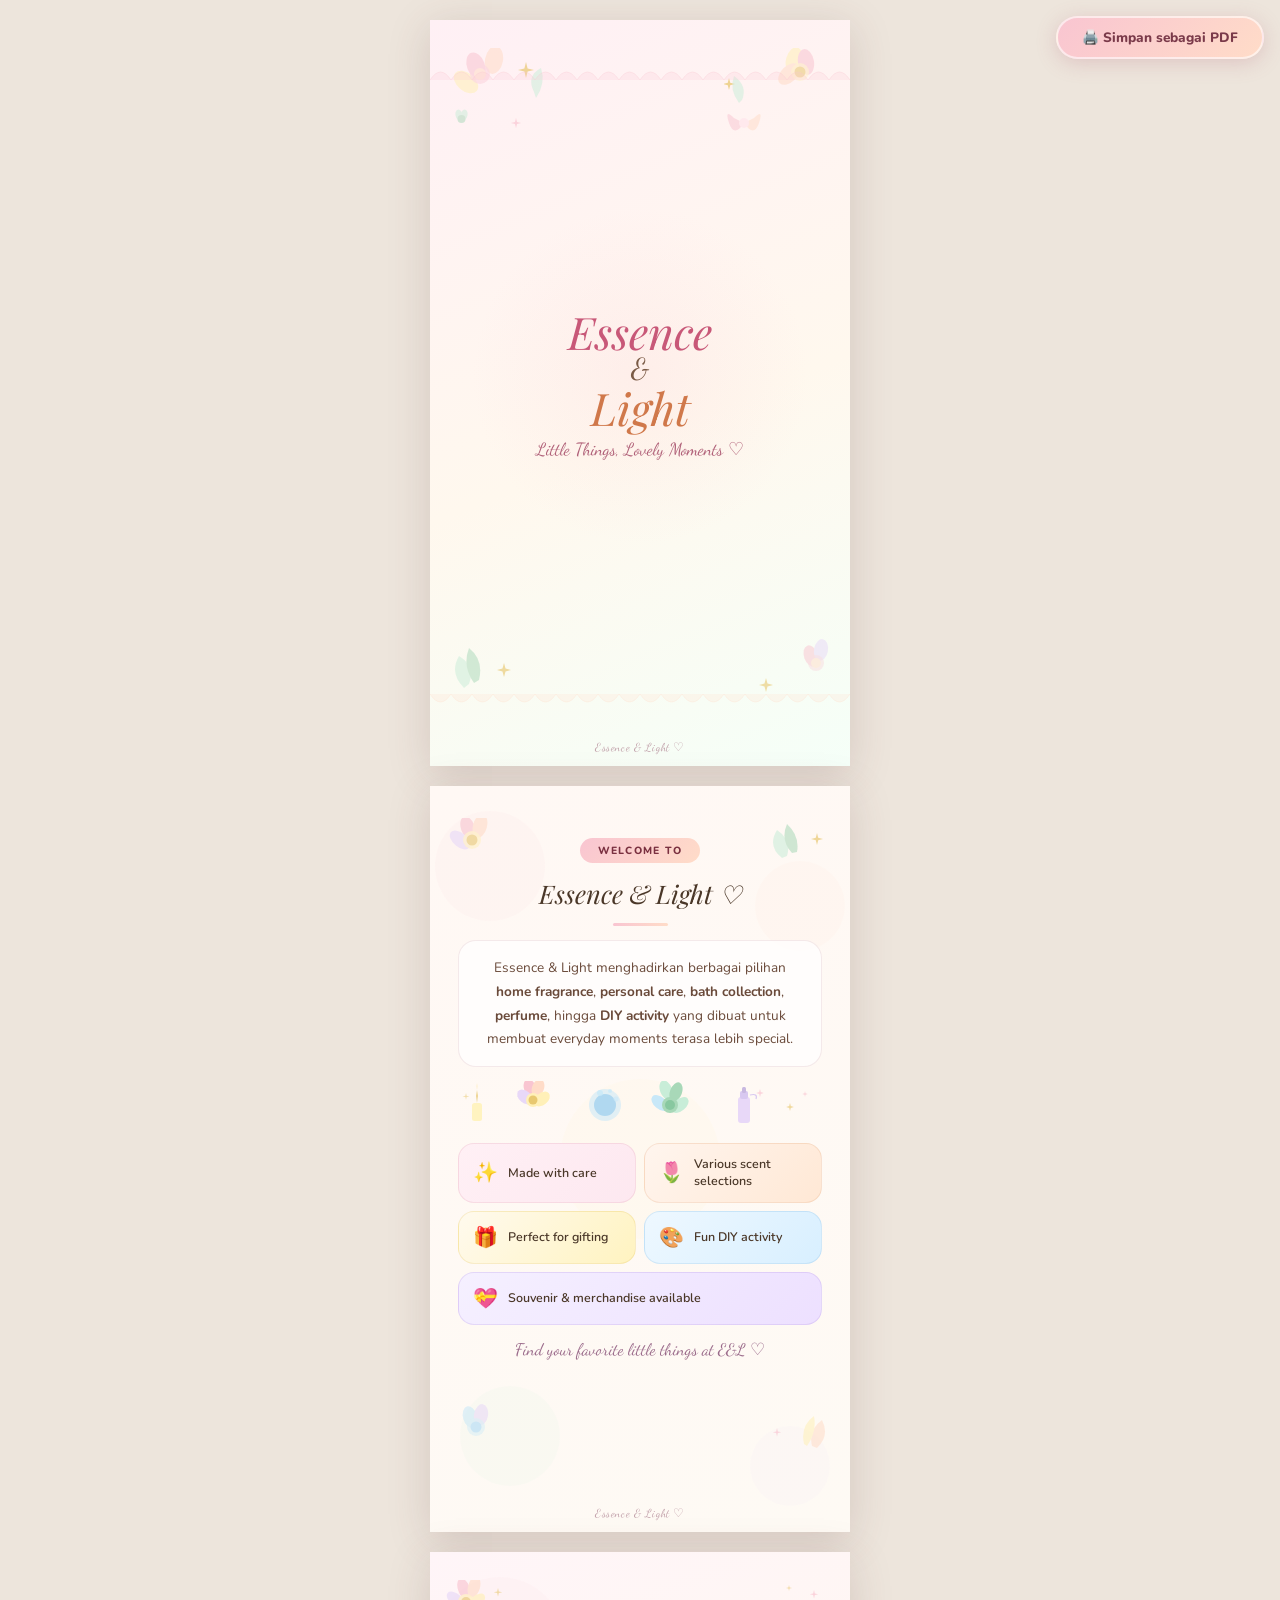
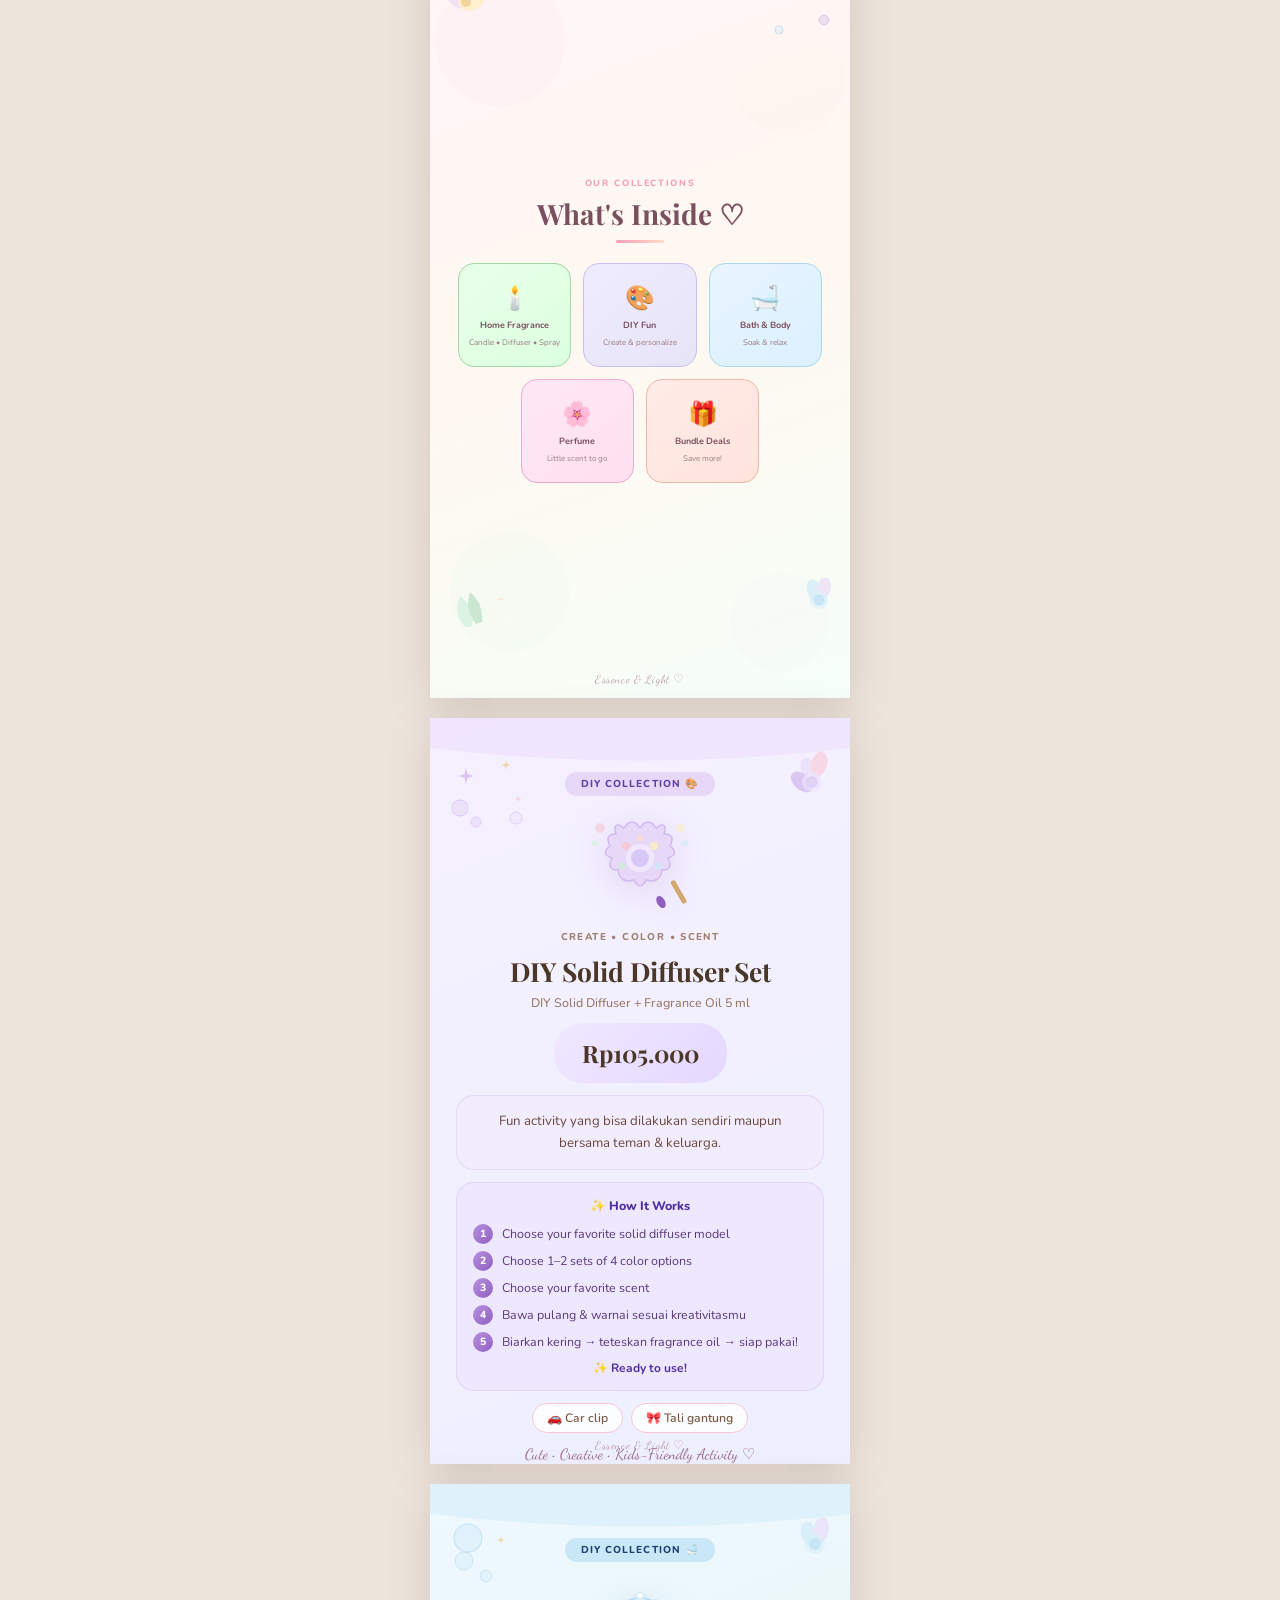
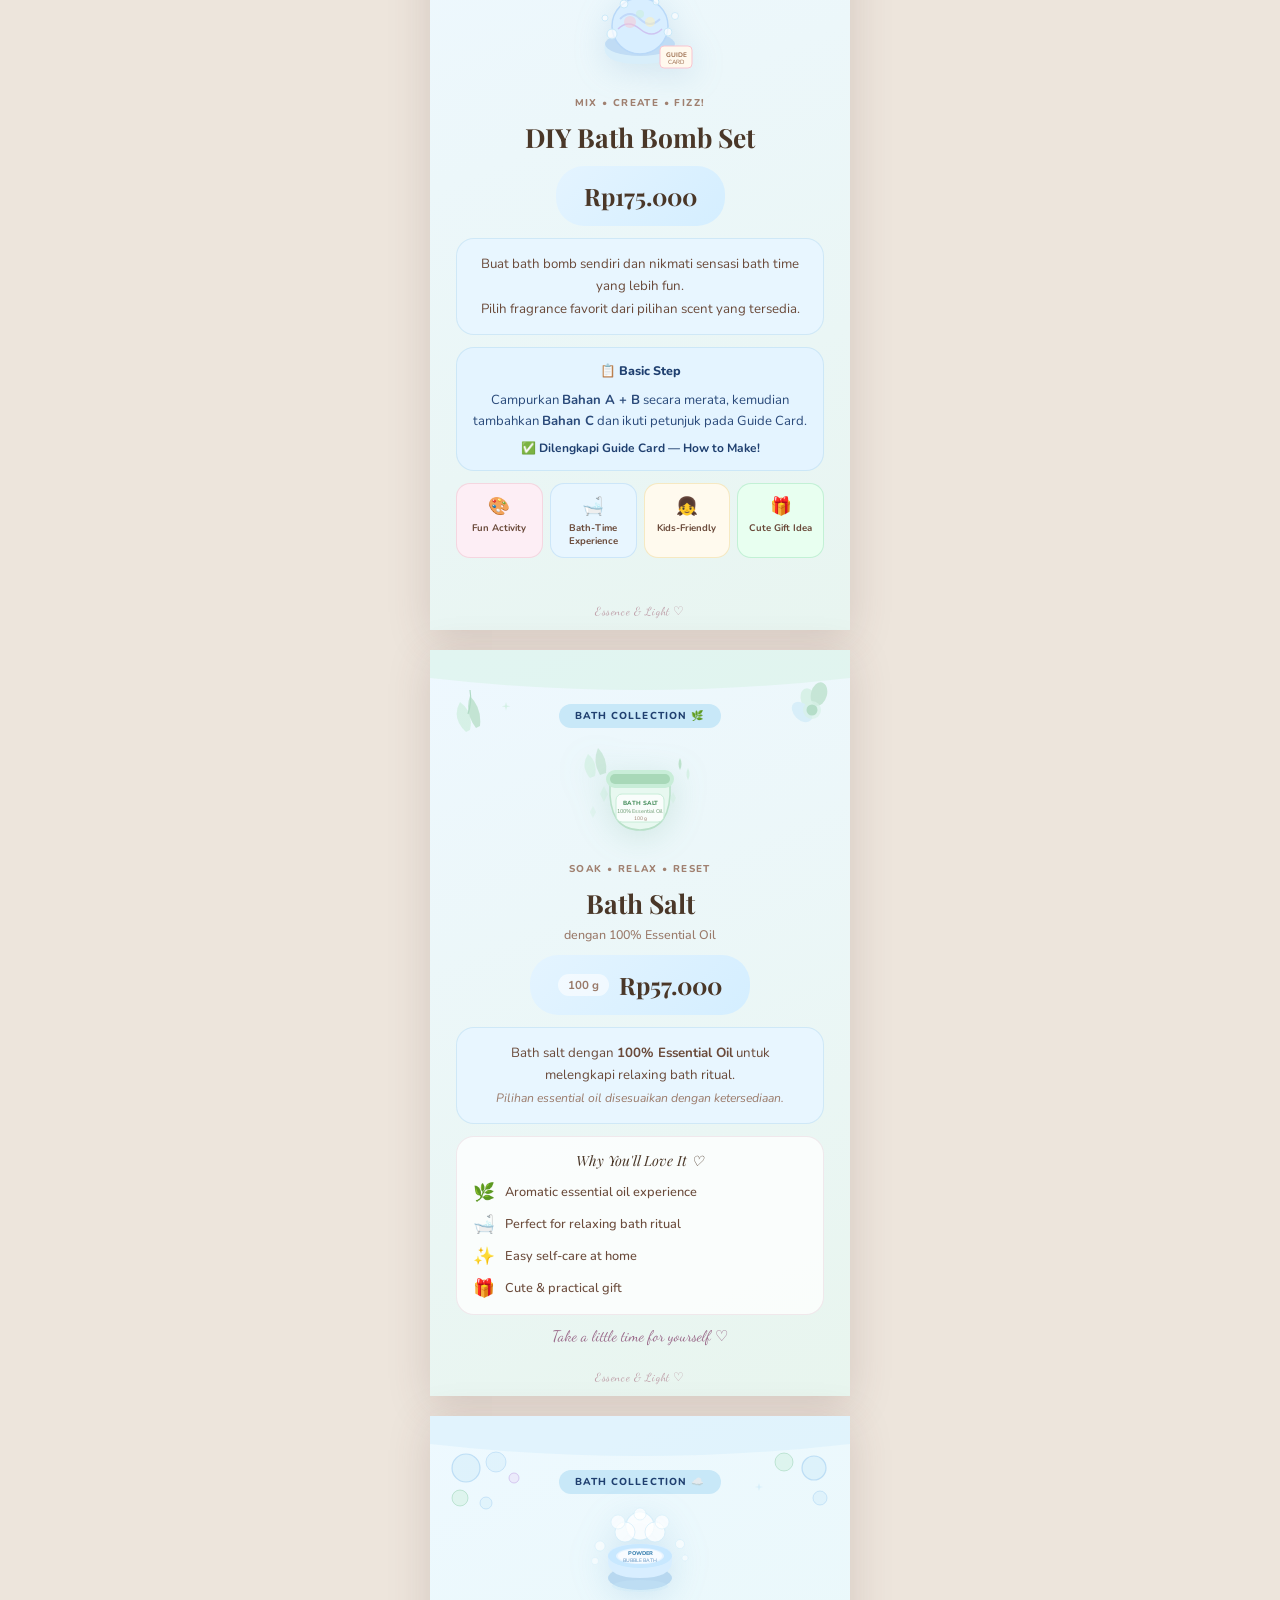
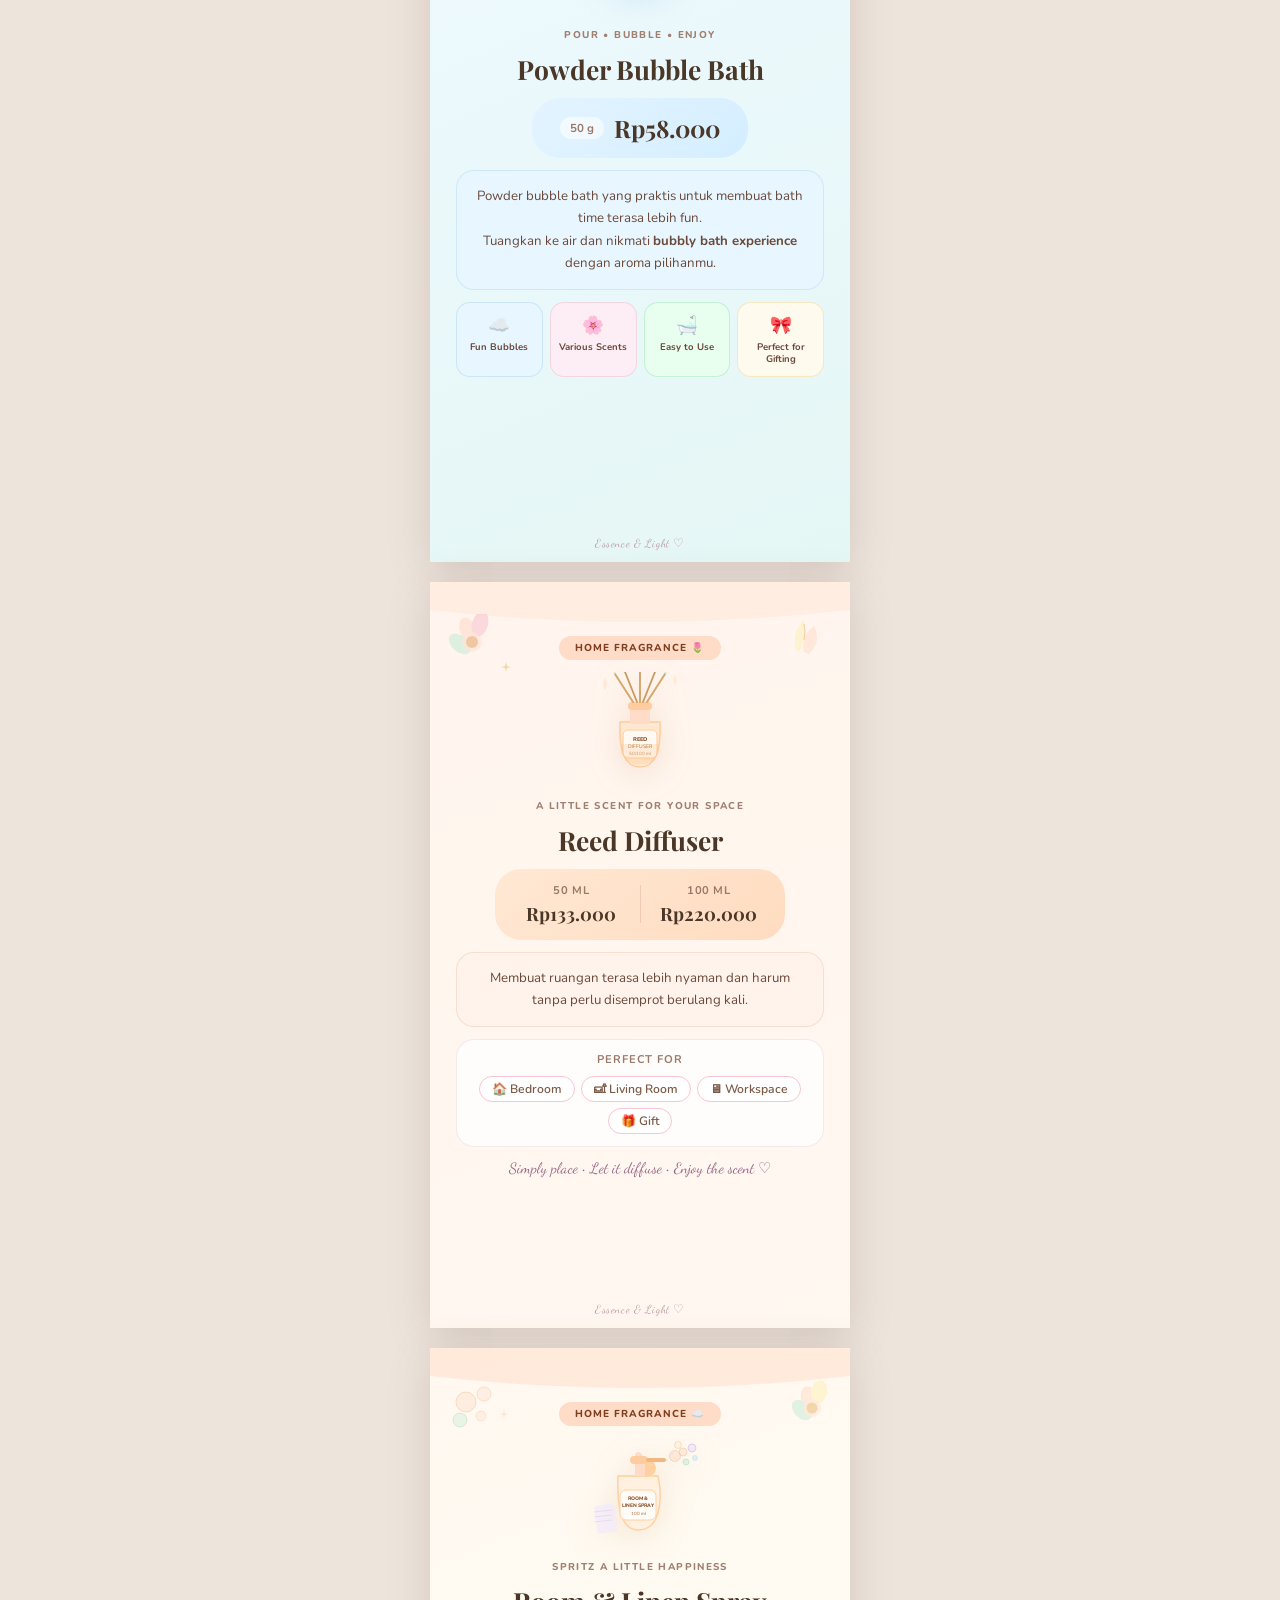
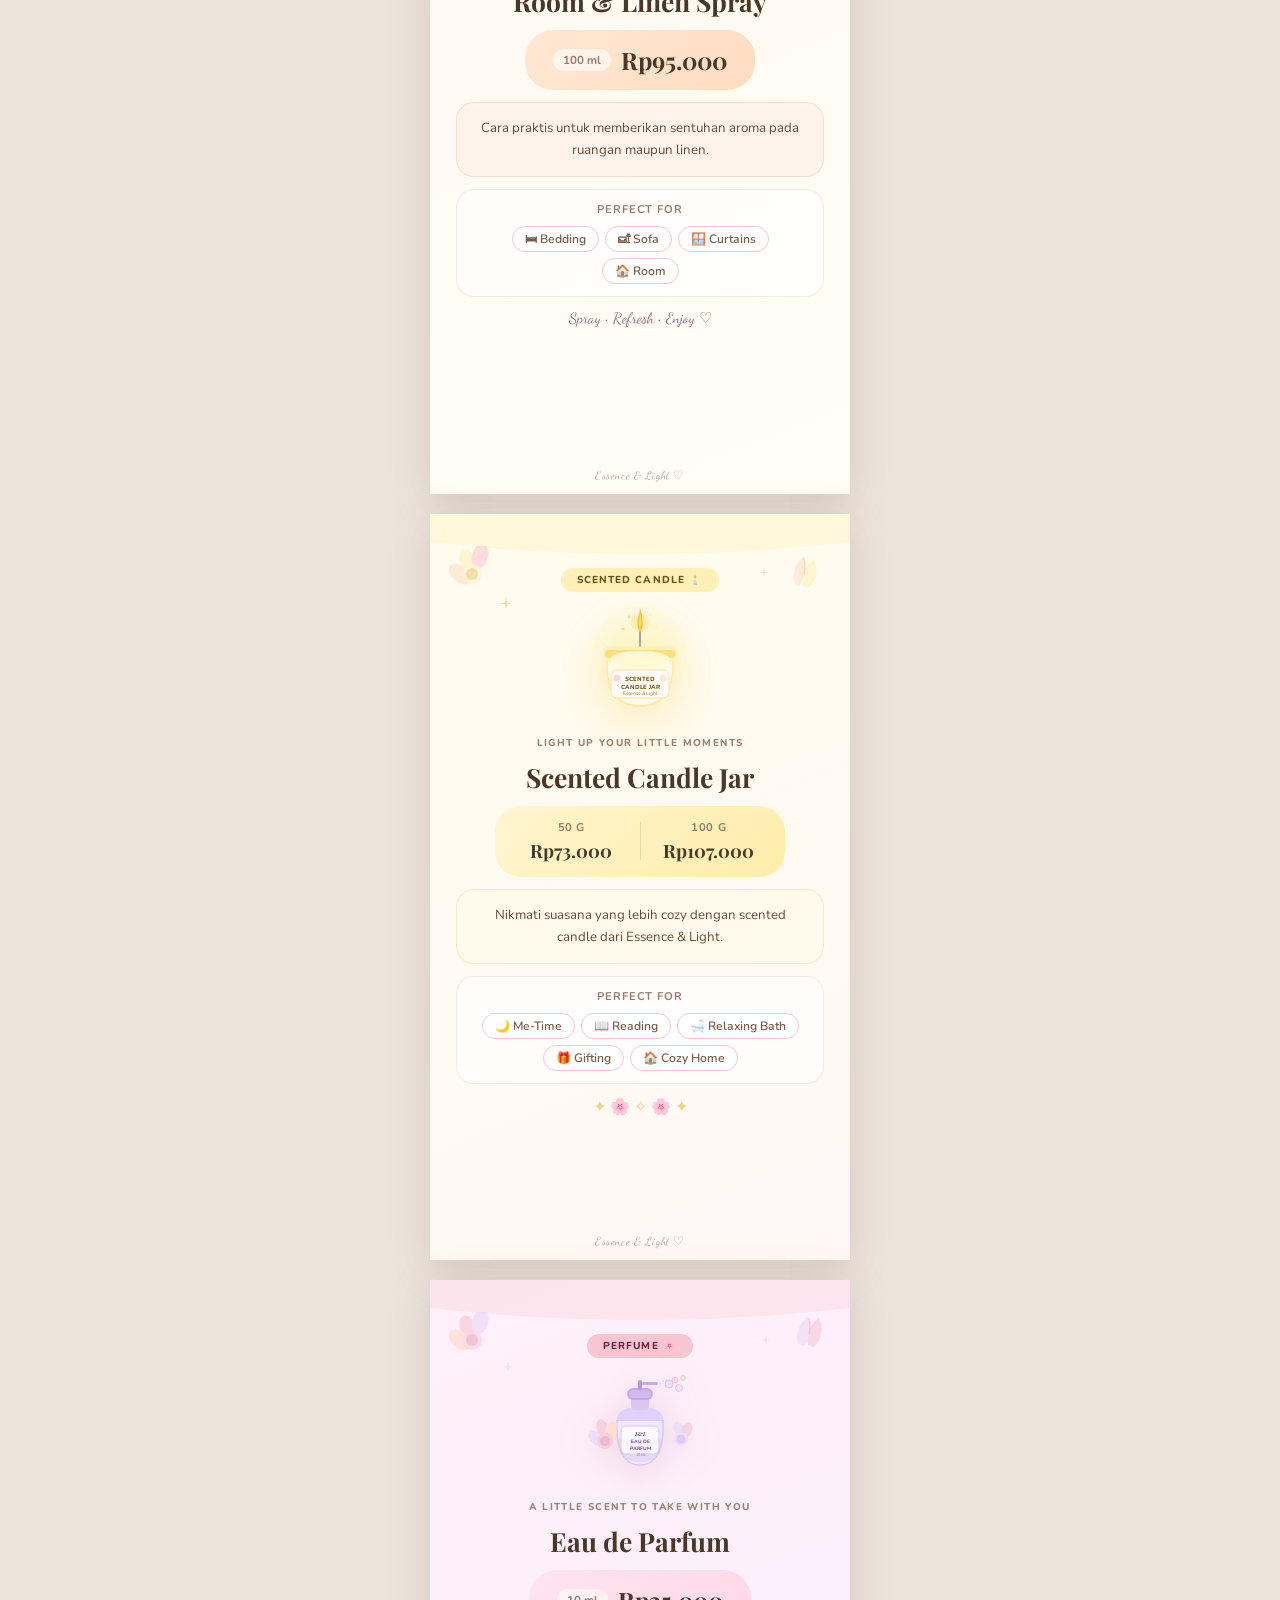
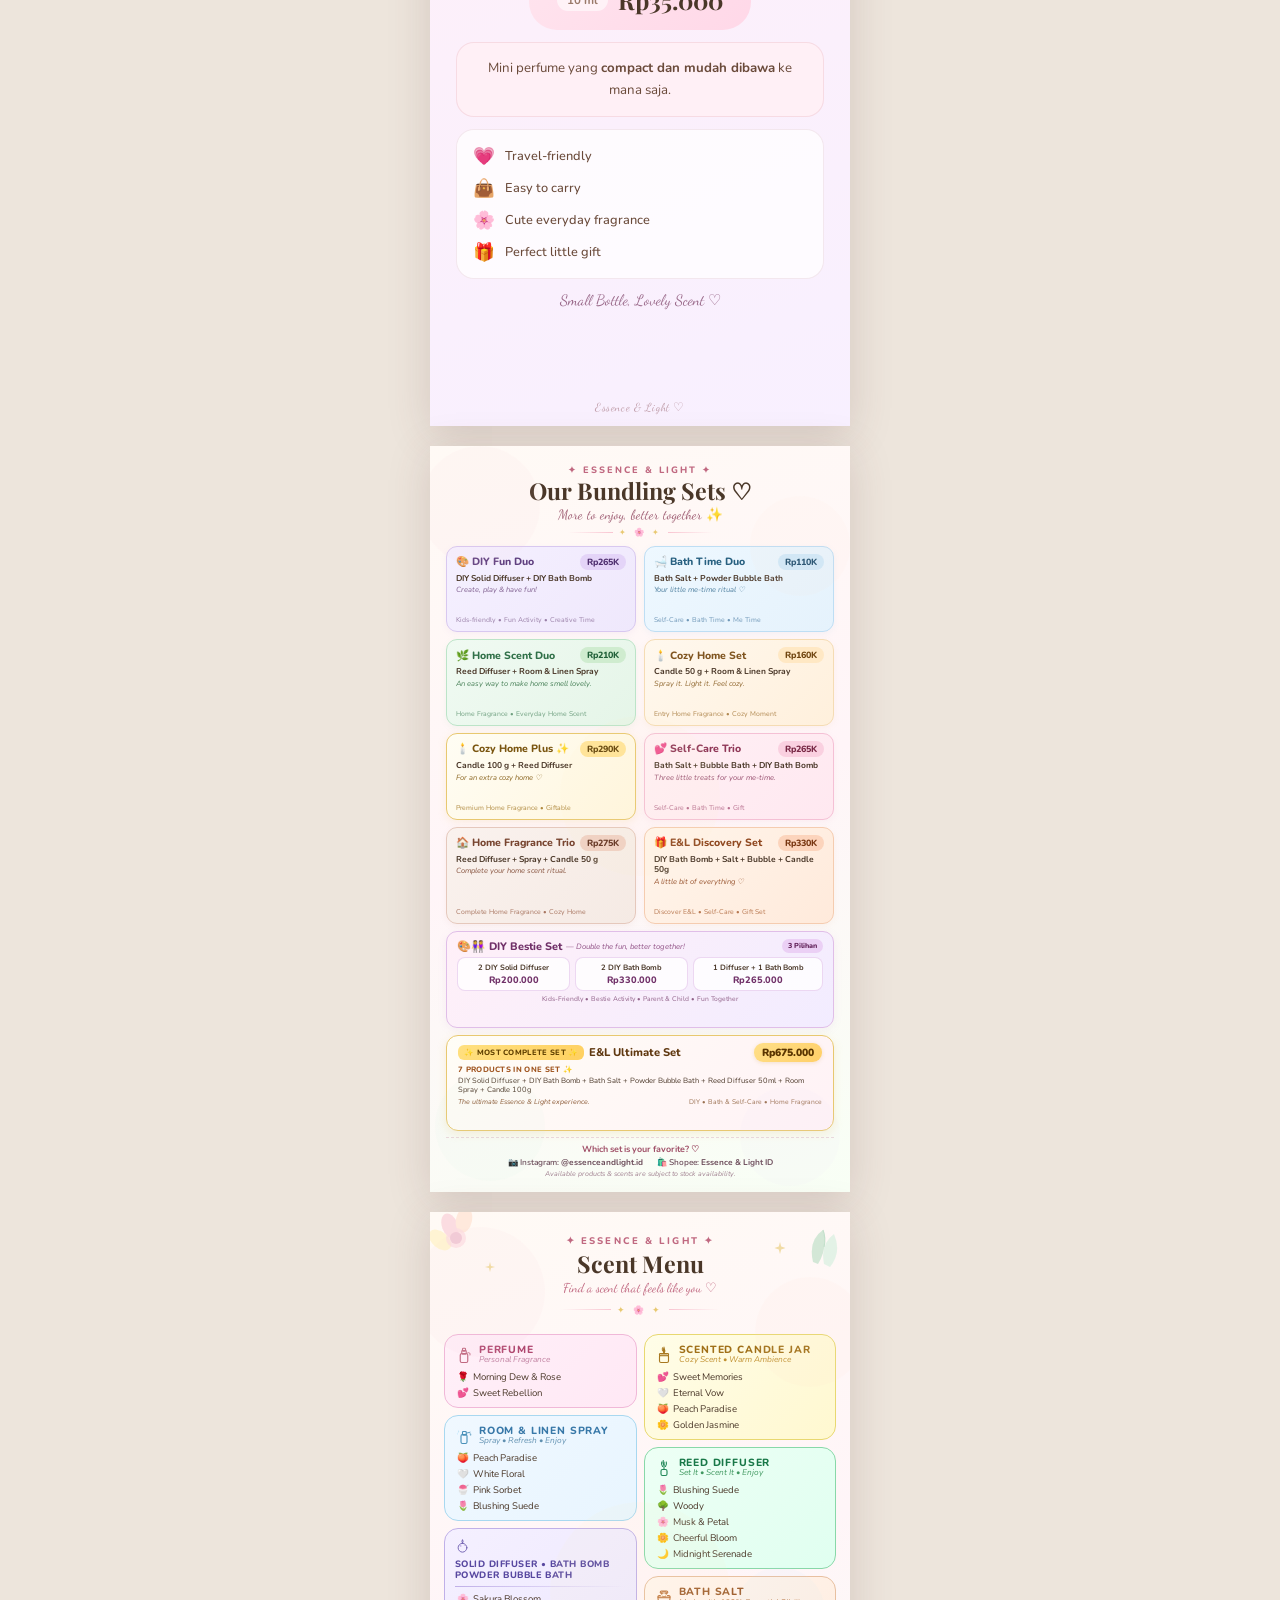
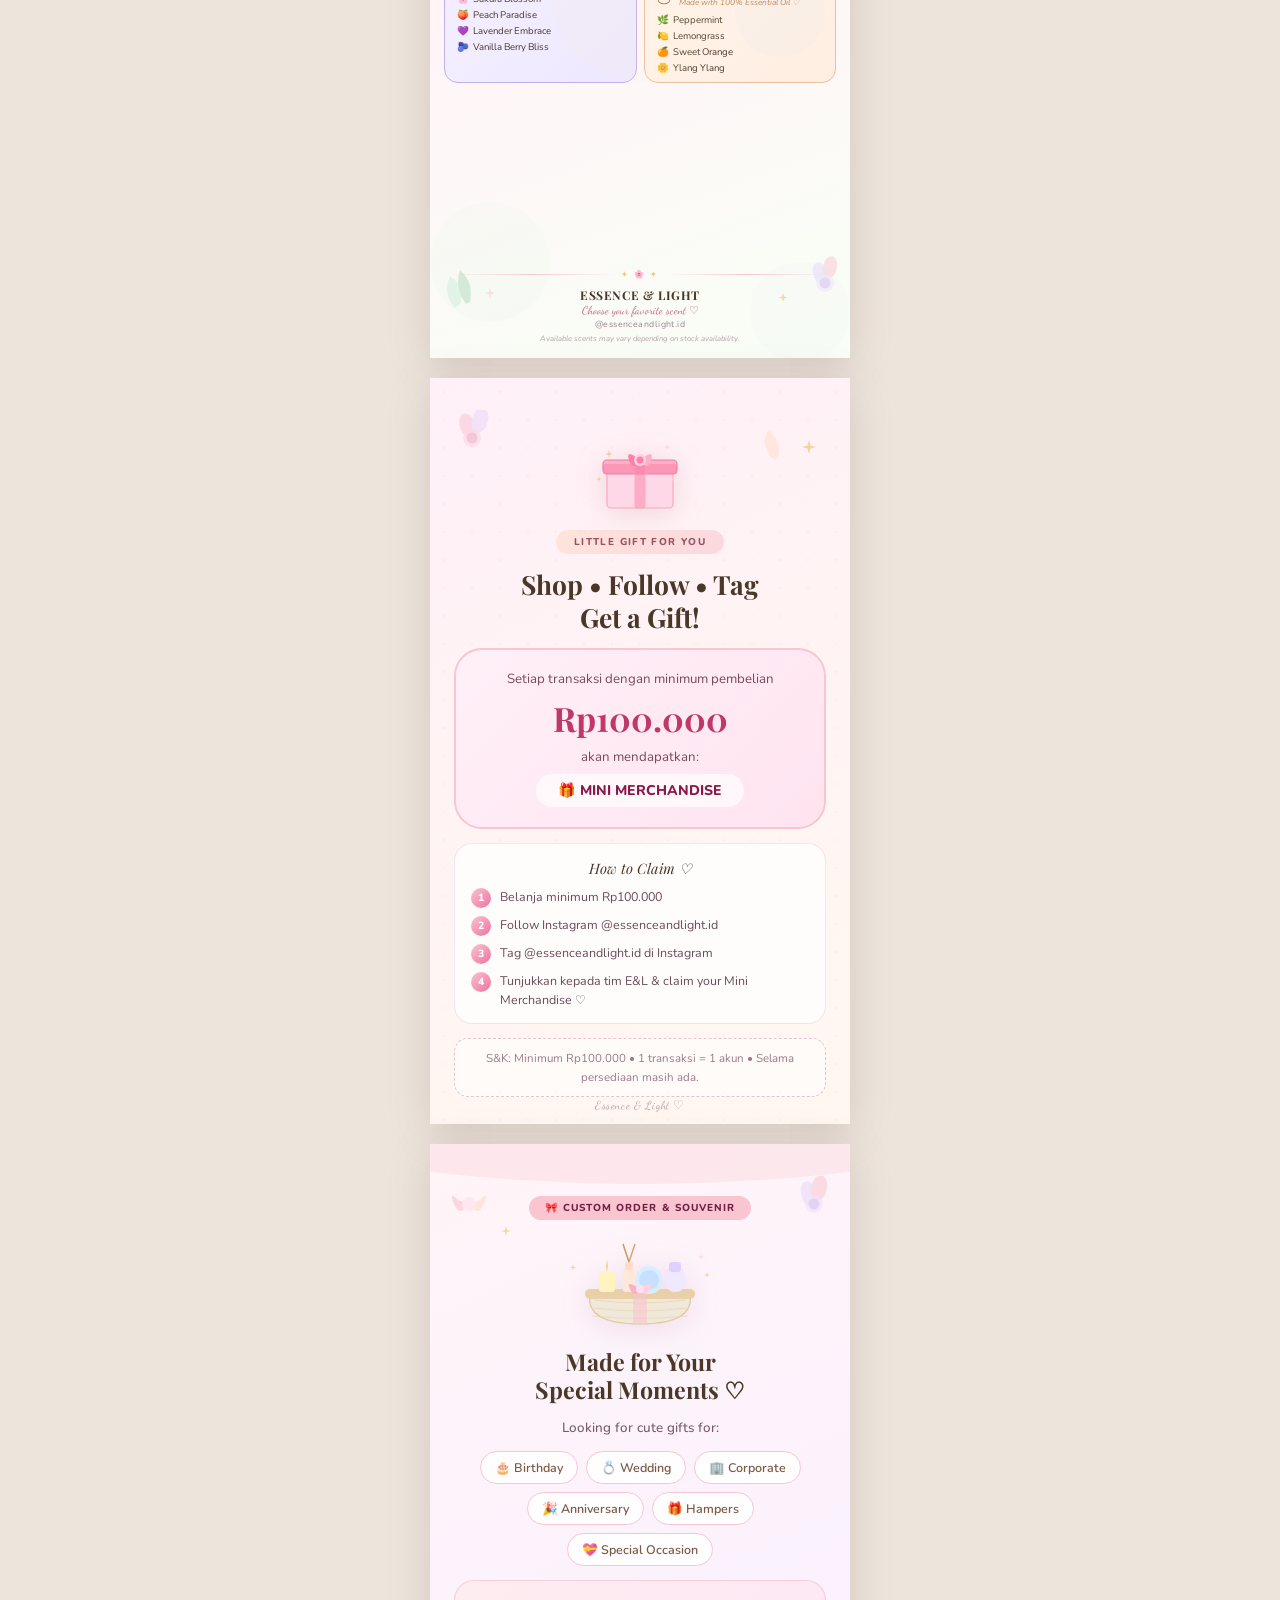
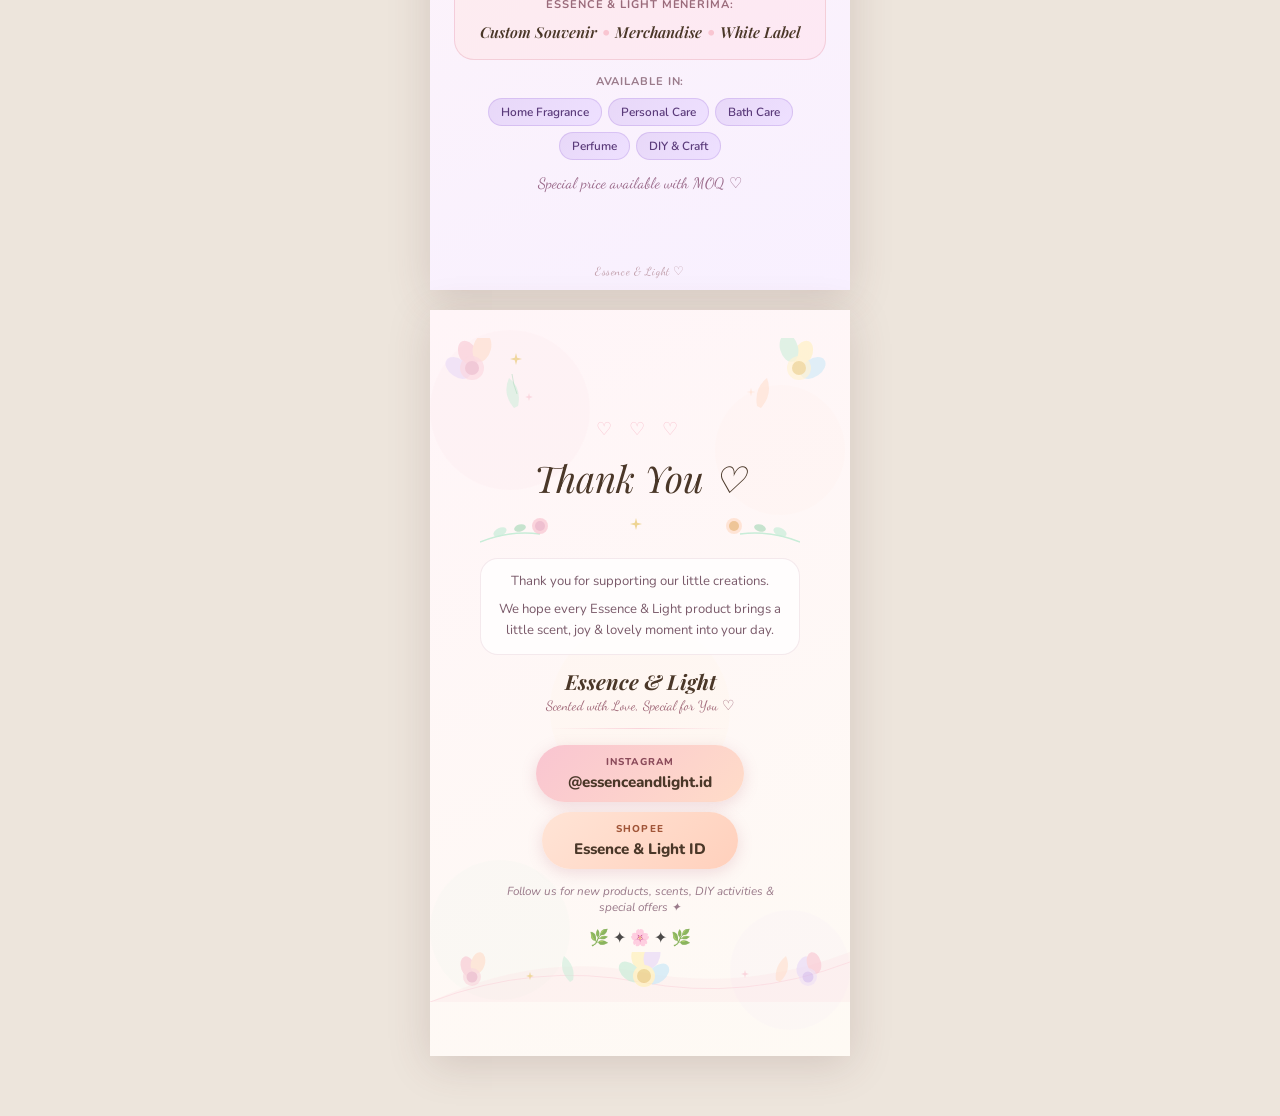
==== commit f816dc6e: "feat: render PDF version as the main index.html for GitHub Pages" ====
--- a/index.html
+++ b/index.html
@@ -3,893 +3,2531 @@
 <head>
   <meta charset="UTF-8" />
   <meta name="viewport" content="width=device-width, initial-scale=1.0" />
-  <title>Essence & Light — E-Catalog</title>
-  <meta name="description" content="E-Catalog Essence & Light — Home Fragrance, Bath & Body, DIY Fun & Perfume. Scented with Love, Special for You ♡" />
+  <title>Essence & Light — E-Catalog PDF</title>
   <link rel="preconnect" href="https://fonts.googleapis.com" />
   <link rel="preconnect" href="https://fonts.gstatic.com" crossorigin />
-  <link href="https://fonts.googleapis.com/css2?family=Playfair+Display:ital,wght@0,400;0,600;0,700;1,400;1,600&family=Nunito:wght@300;400;500;600;700;800&family=Dancing+Script:wght@400;600;700&display=swap" rel="stylesheet" />
-  <link rel="stylesheet" href="style.css" />
-  <link rel="stylesheet" href="animations.css" />
+  <link href="https://fonts.googleapis.com/css2?family=Playfair+Display:ital,wght@0,400;0,600;0,700;1,400;1,600&family=Nunito:wght@300;400;500;600;700;800;900&family=Dancing+Script:wght@400;600;700&display=swap" rel="stylesheet" />
+  <style>
+
+/* ─────────────────────────────────────────────────────────
+   CSS Variables & Reset
+───────────────────────────────────────────────────────── */
+:root {
+  --blush:   #F9C5D1;
+  --pink:    #FDECF0;
+  --peach:   #FFDCC8;
+  --yellow:  #FFF0B8;
+  --blue:    #C8E8F8;
+  --lilac:   #E8D8F8;
+  --mint:    #C8EDD8;
+  --cream:   #FEFAF4;
+  --white:   #FFFDF9;
+  --brown:   #7A5A45;
+  --dark:    #4A3728;
+  --gold:    #E8C870;
+  --sage:    #A8D8B8;
+  --dpink:   #E8809A;
+  --dpeach:  #E09870;
+
+  --ff-display: 'Playfair Display', serif;
+  --ff-script:  'Dancing Script', cursive;
+  --ff-body:    'Nunito', sans-serif;
+
+  /* PDF page = 420 × 746 px — mobile portrait */
+  --pw: 420px;
+  --ph: 746px;
+}
+
+* { margin:0; padding:0; box-sizing:border-box; -webkit-print-color-adjust: exact; print-color-adjust: exact; }
+
+body {
+  font-family: var(--ff-body);
+  background: #EDE5DC;
+  display: flex;
+  flex-direction: column;
+  align-items: center;
+  padding: 20px 0 60px;
+  gap: 20px;
+}
+
+/* ─────────────────────────────────────────────────────────
+   Print button
+───────────────────────────────────────────────────────── */
+.print-btn {
+  position: fixed;
+  top: 16px; right: 16px;
+  z-index: 999;
+  background: linear-gradient(135deg, #F9C5D1, #FFDCC8);
+  border: 2px solid rgba(255,255,255,0.6);
+  border-radius: 100px;
+  padding: 10px 24px;
+  font-family: var(--ff-body);
+  font-size: 0.85rem;
+  font-weight: 800;
+  color: #7A3A4A;
+  cursor: pointer;
+  box-shadow: 0 4px 20px rgba(180,100,120,0.25);
+  transition: transform 0.2s ease;
+}
+.print-btn:hover { transform: scale(1.05); }
+
+@media print { .print-btn { display: none; } }
+
+/* ─────────────────────────────────────────────────────────
+   Page base
+───────────────────────────────────────────────────────── */
+.page {
+  width: var(--pw);
+  height: var(--ph);
+  position: relative;
+  overflow: hidden;
+  background: var(--white);
+  box-shadow: 0 8px 40px rgba(100,60,60,0.18);
+  flex-shrink: 0;
+}
+
+@page {
+  size: 420px 746px;
+  margin: 0;
+}
+@media print {
+  html, body {
+    background: #FFFDF9 !important;
+    padding: 0 !important;
+    gap: 0 !important;
+    margin: 0 auto !important;
+    width: 420px !important;
+    display: block !important;
+    height: auto !important;
+  }
+  .print-btn { display: none !important; }
+  .page {
+    width: 420px !important;
+    height: 746px !important;
+    page-break-after: always !important;
+    break-after: page !important;
+    page-break-inside: avoid !important;
+    break-inside: avoid !important;
+    box-shadow: none !important;
+    margin: 0 !important;
+    overflow: hidden !important;
+    -webkit-print-color-adjust: exact !important;
+    print-color-adjust: exact !important;
+  }
+  .page:last-child {
+    page-break-after: avoid !important;
+    break-after: avoid !important;
+  }
+}
+
+/* ─────────────────────────────────────────────────────────
+   SVG Deco helpers (embedded inline per page)
+───────────────────────────────────────────────────────── */
+.deco-abs { position: absolute; pointer-events: none; }
+
+/* ─────────────────────────────────────────────────────────
+   PAGE 1 — COVER
+───────────────────────────────────────────────────────── */
+.p1 {
+  background: linear-gradient(158deg, #FFF0F5 0%, #FFF8EE 55%, #F5FFF8 100%);
+  display: flex;
+  flex-direction: column;
+}
+
+.p1-bg-circle {
+  position: absolute;
+  width: 340px; height: 340px;
+  border-radius: 50%;
+  background: radial-gradient(circle, rgba(249,197,209,0.18) 0%, transparent 70%);
+  top: 50%; left: 50%;
+  transform: translate(-50%,-55%);
+}
+
+.p1-content {
+  position: relative; z-index: 2;
+  display: flex; flex-direction: column;
+  align-items: center;
+  justify-content: center;
+  height: 100%;
+  padding: 80px 30px;
+  gap: 0;
+  text-align: center;
+}
+
+.p1-eyebrow {
+  font-size: 0.65rem;
+  font-weight: 800;
+  letter-spacing: 0.18em;
+  text-transform: uppercase;
+  color: #C06880;
+  background: linear-gradient(135deg, #FDE8EE, #FFE4D8);
+  border-radius: 100px;
+  padding: 5px 18px;
+  margin-bottom: 12px;
+}
+
+.p1-brand {
+  font-family: var(--ff-display);
+  font-size: 2.8rem;
+  line-height: 1.05;
+  text-align: center;
+  color: var(--dark);
+}
+.p1-brand .e  { color: #C85878; font-style: italic; display: block; }
+.p1-brand .amp { font-family: var(--ff-script); font-size: 1.8rem; color: var(--brown); display: block; line-height: 1; }
+.p1-brand .l  { color: #D0784A; font-style: italic; display: block; }
+
+.p1-tagline-script {
+  font-family: var(--ff-script);
+  font-size: 1.1rem;
+  color: #B06078;
+  margin-top: 8px;
+  margin-bottom: 18px;
+}
+
+/* Product cards grid */
+.p1-grid {
+  display: grid;
+  grid-template-columns: 1fr 1fr;
+  gap: 10px;
+  width: 280px;
+  margin-bottom: 18px;
+}
+.p1-card {
+  border-radius: 20px;
+  padding: 14px 10px;
+  display: flex; flex-direction: column;
+  align-items: center; gap: 8px;
+}
+.p1-card-candle  { background: linear-gradient(145deg, #FFFBEC, #FFF3C0); }
+.p1-card-diy     { background: linear-gradient(145deg, #F8F0FF, #EEE0FF); }
+.p1-card-bath    { background: linear-gradient(145deg, #EEF8FF, #D8EFFF); }
+.p1-card-parfum  { background: linear-gradient(145deg, #FFF0F5, #FFE0EC); }
+.p1-card-label {
+  font-size: 0.7rem;
+  font-weight: 800;
+  color: var(--dark);
+  letter-spacing: 0.04em;
+}
+
+.p1-cats {
+  display: flex; flex-wrap: wrap; gap: 4px 8px;
+  justify-content: center;
+  font-size: 0.7rem; color: var(--brown); font-weight: 600;
+  margin-bottom: 10px;
+}
+.p1-cats span { color: var(--blush); }
+
+.p1-tagline-sub {
+  font-size: 0.78rem;
+  color: #A06878;
+  font-weight: 500;
+  margin-bottom: 8px;
+}
+
+.p1-ig {
+  font-size: 0.83rem;
+  font-weight: 800;
+  color: var(--dark);
+  background: rgba(255,255,255,0.7);
+  border: 1.5px solid var(--blush);
+  padding: 6px 20px;
+  border-radius: 100px;
+}
+
+/* ─────────────────────────────────────────────────────────
+   PAGE 2 — WELCOME
+───────────────────────────────────────────────────────── */
+.p2 {
+  background: linear-gradient(155deg, #FFF8F4 0%, #FEFAF4 100%);
+}
+
+.p2-content {
+  position: relative; z-index:2;
+  display: flex; flex-direction: column;
+  align-items: center;
+  padding: 52px 28px 20px;
+  gap: 14px;
+}
+
+.badge-sm {
+  font-size: 0.65rem; font-weight: 800;
+  letter-spacing: 0.12em; text-transform: uppercase;
+  padding: 5px 18px; border-radius: 100px;
+  background: linear-gradient(135deg, var(--blush), var(--peach));
+  color: #7A3040;
+}
+
+.section-heading {
+  font-family: var(--ff-display);
+  font-size: 1.6rem;
+  color: var(--dark);
+  text-align: center;
+  font-style: italic;
+  line-height: 1.25;
+}
+
+.divider-pink {
+  width: 55px; height: 3px;
+  background: linear-gradient(90deg, var(--blush), var(--peach));
+  border-radius: 2px;
+}
+
+.p2-text {
+  font-size: 0.85rem;
+  color: #6A4A3A;
+  line-height: 1.75;
+  text-align: center;
+  background: rgba(255,255,255,0.7);
+  border-radius: 18px;
+  padding: 15px 18px;
+  border: 1px solid rgba(200,150,160,0.2);
+}
+
+.p2-feat-grid {
+  display: grid;
+  grid-template-columns: 1fr 1fr;
+  gap: 8px;
+  width: 100%;
+}
+.p2-feat {
+  border-radius: 16px;
+  padding: 12px 14px;
+  display: flex;
+  align-items: center;
+  gap: 10px;
+}
+.p2-feat:last-child { grid-column: span 2; }
+.p2-feat-icon { font-size: 1.25rem; flex-shrink: 0; }
+.p2-feat-text { font-size: 0.78rem; font-weight: 600; color: var(--dark); line-height: 1.35; }
+.pf-a { background: linear-gradient(135deg,#FFF0F5,#FDE8F0); border:1px solid rgba(220,140,160,0.2); }
+.pf-b { background: linear-gradient(135deg,#FFF5EE,#FFE8D5); border:1px solid rgba(220,150,100,0.2); }
+.pf-c { background: linear-gradient(135deg,#FFFAEE,#FFF3C0); border:1px solid rgba(220,180,60,0.2); }
+.pf-d { background: linear-gradient(135deg,#EEF8FF,#D8EFFF); border:1px solid rgba(100,170,220,0.2); }
+.pf-e { background: linear-gradient(135deg,#F5F0FF,#EDE0FF); border:1px solid rgba(160,120,220,0.2); }
+
+.p2-footer {
+  font-family: var(--ff-script);
+  font-size: 1.05rem;
+  color: #9A6A8A;
+  text-align: center;
+}
+
+/* ─────────────────────────────────────────────────────────
+   Shared product page styles
+───────────────────────────────────────────────────────── */
+.prod-page {
+  display: flex; flex-direction: column;
+  align-items: center;
+  padding: 54px 26px 18px;
+  gap: 12px;
+  position: relative; z-index: 2;
+}
+
+.cat-pill {
+  font-size: 0.63rem; font-weight: 800;
+  letter-spacing: 0.1em; text-transform: uppercase;
+  padding: 5px 16px; border-radius: 100px;
+}
+.pill-diy     { background: var(--lilac); color: #6040A0; }
+.pill-bath    { background: var(--blue);  color: #204070; }
+.pill-frag    { background: var(--peach); color: #804020; }
+.pill-candle  { background: var(--yellow); color: #705010; }
+.pill-perf    { background: var(--blush); color: #702040; }
+.pill-custom  { background: var(--blush); color: #702040; }
+
+.prod-tagline {
+  font-size: 0.62rem; font-weight: 800;
+  letter-spacing: 0.14em; color: #A08070;
+  text-align: center;
+}
+
+.prod-title {
+  font-family: var(--ff-display);
+  font-size: 1.65rem;
+  color: var(--dark);
+  text-align: center;
+  font-weight: 700;
+  line-height: 1.2;
+}
+.prod-sub {
+  font-size: 0.78rem; color: #9A7A6A;
+  text-align: center; font-weight: 500;
+  margin-top: -6px;
+}
+
+/* Price */
+.price-box {
+  border-radius: 28px;
+  padding: 14px 28px;
+  display: flex; align-items: center; justify-content: center; gap: 10px;
+}
+.price-box-diy     { background: linear-gradient(135deg,#F0E8FF,#E4D8FF); }
+.price-box-bath    { background: linear-gradient(135deg,#E4F4FF,#D4EEFF); }
+.price-box-frag    { background: linear-gradient(135deg,#FFE8D4,#FFDCC0); }
+.price-box-candle  { background: linear-gradient(135deg,#FFF5D0,#FFEDAA); }
+.price-box-perf    { background: linear-gradient(135deg,#FFE4EE,#FFD8E8); }
+
+.price-lbl {
+  font-size: 0.72rem; color: #9A7A6A;
+  font-weight: 700; background: rgba(255,255,255,0.6);
+  padding: 3px 10px; border-radius: 100px;
+}
+.price-val {
+  font-family: var(--ff-display);
+  font-size: 1.5rem; font-weight: 700;
+  color: var(--dark);
+}
+
+/* Desc card */
+.desc-card {
+  width: 100%;
+  border-radius: 18px;
+  padding: 14px 18px;
+  font-size: 0.83rem;
+  color: #6A4A3A;
+  line-height: 1.7;
+  text-align: center;
+}
+.dc-diy    { background:#F2ECFF; border:1px solid rgba(180,140,220,0.22); }
+.dc-bath   { background:#E8F6FF; border:1px solid rgba(120,180,220,0.22); }
+.dc-frag   { background:#FFF3EC; border:1px solid rgba(220,150,100,0.22); }
+.dc-candle { background:#FFFAEC; border:1px solid rgba(220,180,60,0.22); }
+.dc-perf   { background:#FFF0F6; border:1px solid rgba(220,140,160,0.22); }
+
+/* Step list */
+.step-card {
+  width: 100%;
+  border-radius: 18px;
+  padding: 14px 16px;
+}
+.step-card-diy  { background:#EEE8FF; border:1px solid rgba(180,140,220,0.22); }
+.step-card-bath { background:#E4F4FF; border:1px solid rgba(120,180,220,0.22); }
+.step-card-title {
+  font-size: 0.78rem; font-weight: 800;
+  text-align: center; margin-bottom: 10px;
+}
+.sc-diy-t  { color: #5030A0; }
+.sc-bath-t { color: #204070; }
+.step-list  { display: flex; flex-direction: column; gap: 7px; }
+.step-item  { display: flex; align-items: flex-start; gap: 9px; }
+.step-num {
+  width: 20px; height: 20px; border-radius: 50%;
+  font-size: 0.65rem; font-weight: 800; color: #fff;
+  display: flex; align-items: center; justify-content: center;
+  flex-shrink: 0;
+}
+.sn-diy    { background: linear-gradient(135deg,#B890E0,#9060C0); }
+.sn-bath   { background: linear-gradient(135deg,#80B8E0,#4090C0); }
+.step-text { font-size: 0.78rem; color: #5A3A7A; line-height: 1.5; padding-top:1px; }
+.step-text.bath-c { color: #2A4A7A; }
+.step-ready { text-align:center; margin-top:8px; font-size:0.75rem; font-weight:700; }
+
+/* Use chips */
+.chips-row { display:flex; gap:8px; flex-wrap:wrap; justify-content:center; }
+.chip {
+  border-radius: 100px; padding: 6px 14px;
+  font-size: 0.76rem; font-weight: 600;
+  color: var(--brown);
+  background: rgba(255,255,255,0.85);
+  border: 1.5px solid var(--blush);
+}
+
+/* Selling points */
+.sp-grid { display:grid; grid-template-columns:repeat(4,1fr); gap:7px; width:100%; }
+.sp-box {
+  border-radius: 14px; padding: 10px 5px;
+  display: flex; flex-direction: column;
+  align-items: center; gap: 4px;
+  font-size: 1.1rem; text-align: center;
+}
+.sp-box small { font-size: 0.6rem; font-weight: 700; color: #6A4A3A; line-height: 1.3; }
+.sp-a { background:#FDEEF5; border:1px solid rgba(220,140,160,0.25); }
+.sp-b { background:#E8F6FF; border:1px solid rgba(120,180,230,0.25); }
+.sp-c { background:#FFFAEE; border:1px solid rgba(220,180,60,0.25); }
+.sp-d { background:#E8FFF0; border:1px solid rgba(80,200,130,0.25); }
+
+/* Why love */
+.why-card {
+  width: 100%;
+  background: rgba(255,255,255,0.75);
+  border-radius: 18px;
+  padding: 14px 16px;
+  border: 1px solid rgba(200,150,170,0.2);
+}
+.why-title {
+  font-family: var(--ff-display);
+  font-size: 0.88rem;
+  font-style: italic;
+  color: var(--dark);
+  text-align: center;
+  margin-bottom: 10px;
+}
+.why-list { display: flex; flex-direction: column; gap: 8px; }
+.why-item {
+  display: flex; align-items: center; gap: 10px;
+  font-size: 0.8rem; color: #6A4A3A; font-weight: 500;
+}
+
+/* Perfect for */
+.pf-card {
+  width:100%;
+  background: rgba(255,255,255,0.72);
+  border-radius: 18px;
+  padding: 12px 16px;
+  border: 1px solid rgba(200,150,170,0.2);
+}
+.pf-title {
+  font-size: 0.7rem; font-weight: 700;
+  text-transform: uppercase; letter-spacing: 0.08em;
+  color: #9A7A6A; text-align: center; margin-bottom: 9px;
+}
+.pf-chips { display: flex; flex-wrap: wrap; gap: 6px; justify-content: center; }
+.pf-chip {
+  background: rgba(255,255,255,0.9);
+  border: 1.5px solid var(--blush);
+  border-radius: 100px;
+  padding: 4px 12px;
+  font-size: 0.76rem; color: var(--brown); font-weight: 600;
+}
+
+/* Footer badge */
+.foot-badge {
+  font-family: var(--ff-script);
+  font-size: 0.95rem;
+  color: #9A6A8A;
+  text-align: center;
+}
+
+/* Multi-price */
+.multi-price {
+  display: flex; align-items: center;
+  border-radius: 26px; padding: 14px 20px;
+  gap: 0; width: 290px;
+}
+.mp-frag { background: linear-gradient(135deg,#FFE8D4,#FFDCC0); }
+.mp-candle { background: linear-gradient(135deg,#FFF5D0,#FFEDAA); }
+.mp-opt { flex:1; display:flex; flex-direction:column; align-items:center; gap:3px; }
+.mp-size { font-size: 0.7rem; font-weight: 700; text-transform:uppercase; letter-spacing:0.05em; color:#9A7A6A; }
+.mp-price { font-family: var(--ff-display); font-size: 1.15rem; font-weight: 700; color: var(--dark); }
+.mp-div { width:1px; height:38px; background: rgba(180,120,100,0.22); margin: 0 12px; }
+
+/* ─────────────────────────────────────────────────────────
+   PAGE 11 — BUNDLE DEALS
+───────────────────────────────────────────────────────── */
+.p11 {
+  background: linear-gradient(155deg, #FFF5F8 0%, #FFF8F0 100%);
+}
+.p11-content {
+  position: relative; z-index:2;
+  display: flex; flex-direction: column;
+  align-items: center;
+  padding: 52px 22px 16px;
+  gap: 10px;
+}
+.bundle-header-badge {
+  background: linear-gradient(135deg, var(--blush), var(--peach));
+  border-radius: 100px; padding: 6px 18px;
+  font-size: 0.63rem; font-weight: 800;
+  letter-spacing: 0.1em; text-transform: uppercase;
+  color: #8A3030;
+}
+.bundle-cards { display:flex; flex-direction:column; gap:8px; width:100%; }
+.b-card {
+  border-radius: 18px; padding: 13px 16px;
+  display: flex; align-items: center; gap: 12px;
+  position: relative; overflow: hidden;
+}
+.bc-1 { background:linear-gradient(135deg,#EEF7FF,#DEF0FF); border:1.5px solid rgba(120,180,230,0.35); }
+.bc-2 { background:linear-gradient(135deg,#EEFFF5,#DAFAEA); border:1.5px solid rgba(80,200,130,0.35); }
+.bc-3 { background:linear-gradient(135deg,#F2ECFF,#E8DEFF); border:1.5px solid rgba(160,120,220,0.35); }
+.bc-4 { background:linear-gradient(135deg,#FFF4EC,#FFE8D4); border:1.5px solid rgba(220,150,100,0.35); }
+.bc-5 { background:linear-gradient(135deg,#FFFBEE,#FFF3C0); border:1.5px solid rgba(200,170,60,0.4); }
+
+.b-icon { font-size:1.6rem; flex-shrink:0; }
+.b-info { flex:1; }
+.b-name {
+  font-family: var(--ff-display);
+  font-size: 0.92rem; font-weight: 700;
+  color: var(--dark); font-style: italic;
+  margin-bottom: 3px;
+}
+.b-items { font-size: 0.73rem; color: #7A5A4A; line-height: 1.5; }
+.b-pricing { display: flex; align-items: baseline; gap: 7px; margin-top: 4px; }
+.b-ori { font-size: 0.7rem; color: #B09090; text-decoration: line-through; }
+.b-sale { font-family: var(--ff-display); font-size: 1.1rem; font-weight: 700; color: #C04030; }
+
+.b-badge {
+  position: absolute; top: 10px; right: 10px;
+  font-size: 0.58rem; font-weight: 800;
+  padding: 3px 9px; border-radius: 100px;
+  letter-spacing: 0.06em; text-transform: uppercase;
+}
+.bb-best  { background:linear-gradient(135deg,#F9C5D1,#F8A8BC); color:#8A1840; }
+.bb-prem  { background:linear-gradient(135deg,var(--gold),#D4A830); color:#4A2800; }
+
+/* ─────────────────────────────────────────────────────────
+   PAGE 12 — SCENT MENU
+───────────────────────────────────────────────────────── */
+.p12 {
+  background: linear-gradient(155deg, #FFF8F4 0%, #F8FFF8 100%);
+}
+.p12-content {
+  position: relative; z-index:2;
+  display: flex; flex-direction: column;
+  align-items: center;
+  padding: 52px 24px 18px;
+  gap: 13px;
+}
+.scent-intro { font-size:0.8rem; color:#9A7A6A; text-align:center; font-style:italic; }
+.scent-cats { display:flex; flex-direction:column; gap:9px; width:100%; }
+.sc-cat {
+  border-radius: 18px; padding: 14px 16px;
+  display: flex; align-items: center; gap: 14px;
+  border: 1.5px solid transparent;
+}
+.sc-floral  { background:linear-gradient(135deg,#FFF0F8,#FFE8F2); border-color:rgba(220,150,180,0.35); }
+.sc-fruity  { background:linear-gradient(135deg,#FFF5EE,#FFE8D8); border-color:rgba(220,160,100,0.35); }
+.sc-fresh   { background:linear-gradient(135deg,#EEF8FF,#E0F5E8); border-color:rgba(80,180,150,0.35); }
+.sc-warm    { background:linear-gradient(135deg,#FFF8EE,#FFF3C0); border-color:rgba(200,160,80,0.35); }
+.sc-icon-wrap { font-size: 1.8rem; flex-shrink: 0; }
+.sc-label { font-family: var(--ff-display); font-size:0.9rem; font-weight:700; color:var(--dark); font-style:italic; margin-bottom:3px; }
+.sc-desc  { font-size:0.75rem; color:#7A5A4A; line-height:1.5; }
+.scent-note {
+  width:100%;
+  background: rgba(255,255,255,0.82);
+  border-radius: 16px; padding: 14px 16px;
+  border: 1.5px dashed var(--blush);
+  font-size: 0.78rem; color: #7A5A6A;
+  line-height: 1.65; text-align: center;
+}
+
+/* ─────────────────────────────────────────────────────────
+   PAGE 13 — PROMO
+───────────────────────────────────────────────────────── */
+.p13 {
+  background: linear-gradient(155deg, #FFF0F8 0%, #FFF8F0 100%);
+}
+.p13-content {
+  position: relative; z-index:2;
+  display: flex; flex-direction: column;
+  align-items: center;
+  padding: 52px 24px 18px;
+  gap: 14px;
+}
+.promo-offer {
+  width:100%;
+  background: linear-gradient(135deg, #FFF0F8, #FFE4F0);
+  border: 2px solid var(--blush);
+  border-radius: 28px; padding: 20px 22px;
+  text-align: center;
+  display: flex; flex-direction: column; gap: 8px;
+}
+.promo-offer p { font-size: 0.83rem; color: #7A4A5A; }
+.promo-amount { font-family: var(--ff-display); font-size: 2.1rem; font-weight: 700; color: #C03868; }
+.promo-reward {
+  font-size: 0.88rem; font-weight: 800;
+  color: #8A1848; background: rgba(255,255,255,0.7);
+  border-radius: 100px; padding: 7px 22px;
+  align-self: center;
+}
+.htc-card {
+  width:100%;
+  background: rgba(255,255,255,0.75);
+  border-radius: 18px; padding: 14px 16px;
+  border: 1px solid rgba(200,140,180,0.22);
+}
+.htc-title {
+  font-family: var(--ff-display); font-size:0.9rem;
+  font-style:italic; color:var(--dark);
+  text-align:center; margin-bottom:10px;
+}
+.htc-list { display:flex; flex-direction:column; gap:8px; }
+.htc-item { display:flex; align-items:flex-start; gap:9px; font-size:0.78rem; color:#6A4A5A; line-height:1.5; }
+.htc-num {
+  width:20px; height:20px; border-radius:50%;
+  background:linear-gradient(135deg,var(--blush),#F070A0);
+  color:#fff; font-size:0.65rem; font-weight:800;
+  display:flex; align-items:center; justify-content:center; flex-shrink:0;
+}
+.sk-note {
+  width:100%; background: rgba(255,255,255,0.55);
+  border-radius:14px; padding: 10px 14px;
+  border: 1.5px dashed rgba(200,140,160,0.5);
+  font-size: 0.72rem; color: #9A7A8A; text-align:center; line-height:1.6;
+}
+
+/* Promo page eyebrow & title */
+.promo-eyebrow {
+  font-size: 0.62rem; font-weight: 800;
+  letter-spacing: 0.14em; text-transform: uppercase;
+  color: #9A5060;
+  background: linear-gradient(135deg, rgba(255,220,200,0.6), rgba(249,197,209,0.6));
+  border-radius: 100px; padding: 5px 18px;
+}
+.promo-title {
+  font-family: var(--ff-display);
+  font-size: 1.65rem;
+  font-weight: 700;
+  color: var(--dark);
+  text-align: center;
+  line-height: 1.25;
+}
+
+/* ─────────────────────────────────────────────────────────
+   PAGE 14 — CUSTOM ORDER
+───────────────────────────────────────────────────────── */
+.p14 {
+  background: linear-gradient(155deg, #FFF5F8 0%, #F8F0FF 100%);
+}
+.p14-content {
+  position: relative; z-index:2;
+  display: flex; flex-direction: column;
+  align-items: center;
+  padding: 52px 24px 18px;
+  gap: 14px;
+}
+.custom-intro { font-size: 0.84rem; color: #7A5A6A; text-align: center; font-weight: 500; }
+.occasion-wrap { display:flex; flex-wrap:wrap; gap:8px; justify-content:center; }
+.oc-chip {
+  background: rgba(255,255,255,0.88);
+  border: 1.5px solid var(--blush);
+  border-radius: 100px; padding: 7px 14px;
+  font-size: 0.78rem; color: var(--brown); font-weight: 600;
+}
+.accepts-card {
+  width:100%;
+  background: linear-gradient(135deg, var(--pink), #FDE8F4);
+  border-radius: 20px; padding: 16px 18px;
+  border: 1.5px solid rgba(220,140,160,0.3);
+  text-align:center;
+}
+.ac-title { font-size:0.7rem; font-weight:700; text-transform:uppercase; letter-spacing:0.08em; color:#9A6A7A; margin-bottom:9px; }
+.ac-services { display:flex; flex-wrap:wrap; justify-content:center; gap:5px; align-items:center; }
+.ac-s { font-family: var(--ff-display); font-size: 0.95rem; font-style:italic; font-weight:600; color:var(--dark); }
+.ac-dot { color: var(--blush); }
+.avail-sec { width:100%; text-align:center; }
+.av-title { font-size:0.7rem; font-weight:700; text-transform:uppercase; letter-spacing:0.08em; color:#9A7A8A; margin-bottom:9px; }
+.av-chips { display:flex; flex-wrap:wrap; gap:6px; justify-content:center; }
+.av-chip {
+  background: linear-gradient(135deg, var(--lilac), #EEE0FF);
+  border-radius: 100px; padding: 5px 12px;
+  font-size: 0.74rem; color: #5A3A7A; font-weight: 600;
+  border: 1px solid rgba(170,130,220,0.3);
+}
+
+/* ─────────────────────────────────────────────────────────
+   PAGE 15 — CLOSING
+───────────────────────────────────────────────────────── */
+.p15 {
+  background: linear-gradient(155deg, #FFF5F8 0%, #FEFAF4 100%);
+  display: flex;
+  flex-direction: column;
+  justify-content: center;
+}
+.p15-content {
+  position: relative; z-index:2;
+  display: flex; flex-direction: column;
+  align-items: center;
+  padding: 80px 28px 80px;
+  gap: 12px;
+}
+.closing-hearts { font-size:1.1rem; color:var(--blush); letter-spacing:6px; }
+.closing-title { font-family: var(--ff-display); font-size: 2.3rem; font-style:italic; color:var(--dark); }
+.closing-msg {
+  text-align:center; font-size:0.82rem; color:#7A5A6A; line-height:1.65;
+  background: rgba(255,255,255,0.75); border-radius:18px; padding:12px 18px;
+  border: 1px solid rgba(200,150,170,0.2);
+  display:flex; flex-direction:column; gap:6px;
+  max-width:320px;
+}
+.closing-brand { text-align:center; }
+.cb-name { font-family: var(--ff-display); font-size:1.3rem; font-style:italic; font-weight:700; color:var(--dark); }
+.cb-tag  { font-family: var(--ff-script); font-size:0.85rem; color:#A06878; margin-top:2px; }
+.ig-card {
+  background: linear-gradient(135deg, var(--blush), var(--peach));
+  border-radius: 50px;
+  padding: 10px 32px;
+  text-align:center;
+  box-shadow: 0 4px 16px rgba(180,100,120,0.2);
+  display: inline-flex;
+  flex-direction: column;
+  align-items: center;
+}
+.ig-lbl { font-size:0.62rem; font-weight:800; letter-spacing:0.12em; text-transform:uppercase; color:#8A4A5A; margin-bottom:3px; }
+.ig-handle { font-size:0.95rem; font-weight:800; color:var(--dark); }
+.closing-follow { font-size:0.73rem; color:#9A7A8A; text-align:center; font-style:italic; max-width:270px; }
+.closing-deco-row { display:flex; gap:9px; font-size:1rem; opacity:0.7; align-items:center; }
+
+/* ─────────────────────────────────────────────────────────
+   Absolutely-positioned decorative SVG wrappers
+───────────────────────────────────────────────────────── */
+.page { position: relative; }
+
+.page-footer-brand {
+  position: absolute;
+  bottom: 12px;
+  left: 0;
+  right: 0;
+  text-align: center;
+  font-family: var(--ff-script);
+  font-size: 0.72rem;
+  color: #B8929E;
+  letter-spacing: 0.05em;
+  pointer-events: none;
+  z-index: 10;
+  opacity: 0.85;
+}
+
+
+  </style>
 </head>
 <body>
-  <!-- Navigation Dots -->
-  <nav class="page-nav" id="pageNav">
-    <div class="nav-logo">E&L</div>
-    <div class="nav-dots" id="navDots"></div>
-  </nav>
-
-  <!-- Catalog Container -->
-  <div class="catalog" id="catalog">
-
-    <!-- PAGE 1: COVER -->
-    <section class="page page-cover" id="page-1" data-page="1">
-      <div class="cover-bg">
-        <div class="cover-deco deco-top-left">
-          <span class="flower-big">🌸</span>
-          <span class="sparkle s1">✦</span>
-          <span class="sparkle s2">✧</span>
+
+<button class="print-btn" onclick="window.print()">🖨️ Simpan sebagai PDF</button>
+
+<!-- ══════════════════════════════════════════════════════
+     PAGE 1 — COVER
+══════════════════════════════════════════════════════ -->
+<div class="page p1">
+
+  <!-- BG decorative circles -->
+  <div class="p1-bg-circle"></div>
+
+  <!-- TOP LEFT deco SVG: flower cluster -->
+  <svg class="deco-abs" style="top:28px;left:16px;width:110px;height:110px;" viewBox="0 0 110 110" fill="none">
+    <g opacity="0.55">
+      <ellipse cx="30" cy="18" rx="9" ry="14" fill="#F9C5D1" transform="rotate(-20 30 18)"/>
+      <ellipse cx="48" cy="12" rx="9" ry="14" fill="#FFDCC8" transform="rotate(10 48 12)"/>
+      <ellipse cx="20" cy="34" rx="9" ry="14" fill="#FFF0B8" transform="rotate(-50 20 34)"/>
+      <circle cx="34" cy="26" r="10" fill="#F9C5D1" opacity="0.7"/>
+      <circle cx="34" cy="26" r="6" fill="#FFDCC8"/>
+    </g>
+    <g opacity="0.7" transform="translate(72,14)">
+      <path d="M8 0L9.6 6.4L16 8L9.6 9.6L8 16L6.4 9.6L0 8L6.4 6.4Z" fill="#E8C870"/>
+    </g>
+    <g opacity="0.5" transform="translate(5,64)">
+      <ellipse cx="8" cy="3" rx="3.5" ry="5.5" fill="#C8EDD8" transform="rotate(-15 8 3)"/>
+      <ellipse cx="13" cy="3" rx="3.5" ry="5.5" fill="#C8EDD8" transform="rotate(15 13 3)"/>
+      <circle cx="10.5" cy="7" r="4" fill="#A8D8B8"/>
+    </g>
+    <path d="M90 50 Q100 35 95 20 Q80 28 88 44 Z" fill="#C8EDD8" opacity="0.5"/>
+    <path d="M70 70L71 74L75 75L71 76L70 80L69 76L65 75L69 74Z" fill="#F9C5D1" opacity="0.7"/>
+  </svg>
+
+  <!-- TOP RIGHT deco SVG: flower + bow -->
+  <svg class="deco-abs" style="top:28px;right:16px;width:110px;height:110px;" viewBox="0 0 110 110" fill="none">
+    <g opacity="0.55" transform="translate(60,8)">
+      <ellipse cx="10" cy="4" rx="8" ry="13" fill="#FFF0B8" transform="rotate(15 10 4)"/>
+      <ellipse cx="22" cy="6" rx="8" ry="13" fill="#F9C5D1" transform="rotate(-10 22 6)"/>
+      <ellipse cx="5" cy="18" rx="8" ry="13" fill="#FFDCC8" transform="rotate(45 5 18)"/>
+      <circle cx="16" cy="16" r="9" fill="#FFF0B8" opacity="0.7"/>
+      <circle cx="16" cy="16" r="5.5" fill="#E8C870"/>
+    </g>
+    <g opacity="0.5" transform="translate(0,60)">
+      <path d="M10 10 Q0 0 5 15 Q10 30 20 15 Z" fill="#F9C5D1"/>
+      <path d="M30 10 Q40 0 35 15 Q30 30 20 15 Z" fill="#FFDCC8"/>
+      <circle cx="20" cy="15" r="5" fill="#FFE0EA"/>
+    </g>
+    <path d="M5 30L6.2 34.8L11 36L6.2 37.2L5 42L3.8 37.2L-1 36L3.8 34.8Z" fill="#E8C870" opacity="0.75"/>
+    <path d="M15 55 Q5 42 10 28 Q24 38 18 52 Z" fill="#C8EDD8" opacity="0.5"/>
+  </svg>
+
+  <!-- SCALLOP TOP BORDER -->
+  <svg class="deco-abs" style="top:42px;left:0;width:420px;height:18px;" viewBox="0 0 420 18" preserveAspectRatio="none" fill="none">
+    <path d="M0 18 Q10.5 2 21 18 Q31.5 2 42 18 Q52.5 2 63 18 Q73.5 2 84 18 Q94.5 2 105 18 Q115.5 2 126 18 Q136.5 2 147 18 Q157.5 2 168 18 Q178.5 2 189 18 Q199.5 2 210 18 Q220.5 2 231 18 Q241.5 2 252 18 Q262.5 2 273 18 Q283.5 2 294 18 Q304.5 2 315 18 Q325.5 2 336 18 Q346.5 2 357 18 Q367.5 2 378 18 Q388.5 2 399 18 Q409.5 2 420 18" fill="rgba(249,197,209,0.22)" stroke="rgba(249,197,209,0.4)" stroke-width="0.8"/>
+  </svg>
+
+  <!-- SCALLOP BOTTOM BORDER -->
+  <svg class="deco-abs" style="bottom:54px;left:0;width:420px;height:18px;" viewBox="0 0 420 18" preserveAspectRatio="none" fill="none">
+    <path d="M0 0 Q10.5 16 21 0 Q31.5 16 42 0 Q52.5 16 63 0 Q73.5 16 84 0 Q94.5 16 105 0 Q115.5 16 126 0 Q136.5 16 147 0 Q157.5 16 168 0 Q178.5 16 189 0 Q199.5 16 210 0 Q220.5 16 231 0 Q241.5 16 252 0 Q262.5 16 273 0 Q283.5 16 294 0 Q304.5 16 315 0 Q325.5 16 336 0 Q346.5 16 357 0 Q367.5 16 378 0 Q388.5 16 399 0 Q409.5 16 420 0" fill="rgba(255,220,200,0.22)" stroke="rgba(255,220,200,0.4)" stroke-width="0.8"/>
+  </svg>
+
+  <!-- BOTTOM LEFT deco -->
+  <svg class="deco-abs" style="bottom:58px;left:14px;width:90px;height:80px;" viewBox="0 0 90 80" fill="none">
+    <g opacity="0.5">
+      <path d="M20 60 Q5 45 15 28 Q32 38 25 56 Z" fill="#C8EDD8"/>
+      <path d="M30 55 Q18 38 25 20 Q40 32 35 52 Z" fill="#A8D8B8"/>
+    </g>
+    <path d="M60 35L61.5 40.5L67 42L61.5 43.5L60 49L58.5 43.5L53 42L58.5 40.5Z" fill="#E8C870" opacity="0.65"/>
+  </svg>
+
+  <!-- BOTTOM RIGHT deco -->
+  <svg class="deco-abs" style="bottom:58px;right:14px;width:90px;height:80px;" viewBox="0 0 90 80" fill="none">
+    <g opacity="0.5">
+      <ellipse cx="65" cy="28" rx="7" ry="11" fill="#F9C5D1" transform="rotate(-20 65 28)"/>
+      <ellipse cx="75" cy="22" rx="7" ry="11" fill="#E8D8F8" transform="rotate(10 75 22)"/>
+      <circle cx="70" cy="35" r="8" fill="#F9C5D1" opacity="0.6"/>
+      <circle cx="70" cy="35" r="5" fill="#FFDCC8"/>
+    </g>
+    <path d="M20 50L21.5 55.5L27 57L21.5 58.5L20 64L18.5 58.5L13 57L18.5 55.5Z" fill="#E8C870" opacity="0.6"/>
+  </svg>
+
+  <!-- Main content — ONLY 3 text elements -->
+  <div class="p1-content">
+    
+    <div class="p1-brand">
+      <span class="e">Essence</span>
+      <span class="amp">&amp;</span>
+      <span class="l">Light</span>
+    </div>
+
+    <div class="p1-tagline-script">Little Things, Lovely Moments ♡</div>
+  </div>
+
+  <div class="page-footer-brand">Essence &amp; Light ♡</div>
+</div>
+
+
+<!-- ══════════════════════════════════════════════════════
+     PAGE 2 — WELCOME
+══════════════════════════════════════════════════════ -->
+<div class="page p2">
+  <!-- bg floral watercolor deco -->
+  <svg class="deco-abs" style="top:0;left:0;width:420px;height:746px;opacity:0.07;" viewBox="0 0 420 746" fill="none">
+    <circle cx="60" cy="80" r="55" fill="#F9C5D1"/>
+    <circle cx="370" cy="120" r="45" fill="#FFDCC8"/>
+    <circle cx="80" cy="650" r="50" fill="#C8EDD8"/>
+    <circle cx="360" cy="680" r="40" fill="#E8D8F8"/>
+    <circle cx="210" cy="373" r="80" fill="#FFF0B8"/>
+  </svg>
+
+  <svg class="deco-abs" style="top:32px;left:18px;width:80px;height:80px;" viewBox="0 0 80 80" fill="none">
+    <g opacity="0.6">
+      <ellipse cx="20" cy="10" rx="7" ry="12" fill="#F9C5D1" transform="rotate(-20 20 10)"/>
+      <ellipse cx="32" cy="8" rx="7" ry="12" fill="#FFDCC8" transform="rotate(15 32 8)"/>
+      <ellipse cx="12" cy="22" rx="7" ry="12" fill="#E8D8F8" transform="rotate(-50 12 22)"/>
+      <circle cx="24" cy="22" r="9" fill="#FFF0B8" opacity="0.8"/>
+      <circle cx="24" cy="22" r="5.5" fill="#E8C870"/>
+    </g>
+  </svg>
+  <svg class="deco-abs" style="top:32px;right:18px;width:70px;height:70px;" viewBox="0 0 70 70" fill="none">
+    <g opacity="0.55">
+      <path d="M20 40 Q5 28 15 12 Q30 22 25 38 Z" fill="#C8EDD8"/>
+      <path d="M30 35 Q18 22 25 6 Q38 18 35 34 Z" fill="#A8D8B8"/>
+    </g>
+    <path d="M55 15L56.2 19.8L61 21L56.2 22.2L55 27L53.8 22.2L49 21L53.8 19.8Z" fill="#E8C870" opacity="0.7"/>
+  </svg>
+  <svg class="deco-abs" style="bottom:54px;left:18px;width:75px;height:75px;" viewBox="0 0 75 75" fill="none">
+    <g opacity="0.55">
+      <ellipse cx="22" cy="14" rx="7" ry="11" fill="#C8E8F8" transform="rotate(-15 22 14)"/>
+      <ellipse cx="33" cy="12" rx="7" ry="11" fill="#E8D8F8" transform="rotate(10 33 12)"/>
+      <circle cx="28" cy="24" r="9" fill="#C8E8F8" opacity="0.7"/>
+      <circle cx="28" cy="24" r="5.5" fill="#A8D8F8"/>
+    </g>
+  </svg>
+  <svg class="deco-abs" style="bottom:54px;right:18px;width:70px;height:70px;" viewBox="0 0 70 70" fill="none">
+    <g opacity="0.55">
+      <path d="M55 40 Q68 28 60 12 Q46 22 50 38 Z" fill="#FFDCC8"/>
+      <path d="M45 38 Q55 24 52 8 Q38 18 42 36 Z" fill="#FFF0B8"/>
+    </g>
+    <path d="M15 20L15.8 23.4L19.2 24.2L15.8 25L15 28.4L14.2 25L10.8 24.2L14.2 23.4Z" fill="#F9C5D1" opacity="0.7"/>
+  </svg>
+
+  <div class="p2-content">
+    <div class="badge-sm">Welcome to</div>
+    <div class="section-heading">Essence &amp; Light ♡</div>
+    <div class="divider-pink"></div>
+    <div class="p2-text">
+      Essence & Light menghadirkan berbagai pilihan <strong>home fragrance</strong>, <strong>personal care</strong>, <strong>bath collection</strong>, <strong>perfume</strong>, hingga <strong>DIY activity</strong> yang dibuat untuk membuat everyday moments terasa lebih special.
+    </div>
+
+    <!-- Illustrated banner strip -->
+    <svg width="360" height="48" viewBox="0 0 360 48" fill="none" style="flex-shrink:0;">
+      <!-- candle -->
+      <rect x="12" y="22" width="10" height="18" rx="2.5" fill="#FFF3C0"/>
+      <path d="M17 22 Q15.5 15 17 9 Q18.5 15 17 22" fill="#E8C870"/>
+      <path d="M17 9 Q16.5 5 17 2 Q17.5 5 17 9" fill="#FFE080" opacity="0.85"/>
+      <path d="M6 12L6.6 14.8L9.4 15.4L6.6 16L6 18.8L5.4 16L2.6 15.4L5.4 14.8Z" fill="#E8C870" opacity="0.55"/>
+      <!-- flower 1 -->
+      <g transform="translate(60,4)">
+        <ellipse cx="10" cy="3" rx="6" ry="9" fill="#F9C5D1" transform="rotate(-20 10 3)"/>
+        <ellipse cx="18" cy="3" rx="6" ry="9" fill="#FFDCC8" transform="rotate(20 18 3)"/>
+        <ellipse cx="5" cy="12" rx="6" ry="9" fill="#E8D8F8" transform="rotate(-50 5 12)"/>
+        <ellipse cx="22" cy="14" rx="6" ry="9" fill="#FFF0B8" transform="rotate(50 22 14)"/>
+        <circle cx="13" cy="15" r="7" fill="#FFF0B8"/>
+        <circle cx="13" cy="15" r="4.5" fill="#E8C870"/>
+      </g>
+      <!-- bath bomb -->
+      <circle cx="145" cy="24" r="16" fill="#C8E8F8" opacity="0.55"/>
+      <circle cx="145" cy="24" r="11" fill="#B0D8F0"/>
+      <circle cx="140" cy="12" r="3" fill="rgba(200,232,248,0.8)"/>
+      <circle cx="150" cy="10" r="2" fill="rgba(200,232,248,0.7)"/>
+      <circle cx="156" cy="18" r="2.5" fill="rgba(200,232,248,0.6)"/>
+      <!-- flower 2 -->
+      <g transform="translate(196,6)">
+        <ellipse cx="10" cy="3" rx="6" ry="10" fill="#C8EDD8" transform="rotate(-20 10 3)"/>
+        <ellipse cx="20" cy="5" rx="6" ry="10" fill="#A8D8B8" transform="rotate(20 20 5)"/>
+        <ellipse cx="4" cy="16" rx="6" ry="10" fill="#C8E8F8" transform="rotate(-50 4 16)"/>
+        <ellipse cx="24" cy="18" rx="6" ry="10" fill="#C8EDD8" transform="rotate(50 24 18)"/>
+        <circle cx="14" cy="18" r="8" fill="#A8D8B8"/>
+        <circle cx="14" cy="18" r="5" fill="#88C8A0"/>
+      </g>
+      <!-- perfume bottle -->
+      <rect x="278" y="16" width="12" height="26" rx="3" fill="#E8D8F8"/>
+      <rect x="280" y="10" width="8" height="8" rx="2" fill="#D8C8F0"/>
+      <rect x="282" y="6" width="4" height="6" rx="1.5" fill="#C8B8E0"/>
+      <path d="M290 14 Q298 12 296 18" stroke="#D8C8F0" stroke-width="1.2" fill="none"/>
+      <path d="M300 8L300.8 11L303.8 12L300.8 13L300 16L299.2 13L296.2 12L299.2 11Z" fill="#F9C5D1" opacity="0.7"/>
+      <!-- sparkle -->
+      <path d="M330 22L330.8 25L333.8 26L330.8 27L330 30L329.2 27L326.2 26L329.2 25Z" fill="#E8C870" opacity="0.65"/>
+      <path d="M345 10L345.5 12L347.5 13L345.5 14L345 16L344.5 14L342.5 13L344.5 12Z" fill="#F9C5D1" opacity="0.6"/>
+    </svg>
+
+    <div class="p2-feat-grid">
+      <div class="p2-feat pf-a"><div class="p2-feat-icon">✨</div><div class="p2-feat-text">Made with care</div></div>
+      <div class="p2-feat pf-b"><div class="p2-feat-icon">🌷</div><div class="p2-feat-text">Various scent selections</div></div>
+      <div class="p2-feat pf-c"><div class="p2-feat-icon">🎁</div><div class="p2-feat-text">Perfect for gifting</div></div>
+      <div class="p2-feat pf-d"><div class="p2-feat-icon">🎨</div><div class="p2-feat-text">Fun DIY activity</div></div>
+      <div class="p2-feat pf-e"><div class="p2-feat-icon">💝</div><div class="p2-feat-text">Souvenir &amp; merchandise available</div></div>
+    </div>
+    <div class="p2-footer">Find your favorite little things at E&L ♡</div>
+  </div>
+  <div class="page-footer-brand">Essence &amp; Light ♡</div>
+</div>
+<!-- ══════════════════════════════════════════════════════
+     PAGE 3 — CONTENTS / WHAT'S INSIDE
+══════════════════════════════════════════════════════ -->
+<div class="page" style="background:linear-gradient(160deg,#FFF5F8 0%,#FFF8F0 50%,#F5FFF8 100%);position:relative;overflow:hidden;">
+  <!-- bg blobs -->
+  <svg class="deco-abs" style="top:0;left:0;width:420px;height:746px;opacity:0.06;" viewBox="0 0 420 746" fill="none">
+    <circle cx="70" cy="90" r="65" fill="#F9C5D1"/>
+    <circle cx="360" cy="130" r="55" fill="#FFDCC8"/>
+    <circle cx="80" cy="640" r="60" fill="#C8EDD8"/>
+    <circle cx="350" cy="670" r="50" fill="#E8D8F8"/>
+  </svg>
+
+  <!-- corner deco top-left: flower -->
+  <svg class="deco-abs" style="top:28px;left:16px;width:72px;height:72px;" viewBox="0 0 72 72" fill="none">
+    <g opacity="0.65">
+      <ellipse cx="18" cy="9" rx="6" ry="11" fill="#F9C5D1" transform="rotate(-20 18 9)"/>
+      <ellipse cx="28" cy="7" rx="6" ry="11" fill="#FFDCC8" transform="rotate(15 28 7)"/>
+      <ellipse cx="10" cy="20" rx="6" ry="11" fill="#E8D8F8" transform="rotate(-50 10 20)"/>
+      <ellipse cx="30" cy="22" rx="6" ry="11" fill="#FFF0B8" transform="rotate(50 30 22)"/>
+      <circle cx="20" cy="22" r="8" fill="#FFF0B8" opacity="0.9"/>
+      <circle cx="20" cy="22" r="5" fill="#E8C870"/>
+    </g>
+    <path d="M52 8L52.8 11.4L56.2 12.2L52.8 13L52 16.4L51.2 13L47.8 12.2L51.2 11.4Z" fill="#E8C870" opacity="0.6"/>
+  </svg>
+
+  <!-- corner deco top-right: sparkles -->
+  <svg class="deco-abs" style="top:28px;right:16px;width:65px;height:65px;" viewBox="0 0 65 65" fill="none">
+    <path d="M45 10L45.8 13.4L49.2 14.2L45.8 15L45 18.4L44.2 15L40.8 14.2L44.2 13.4Z" fill="#F9C5D1" opacity="0.75"/>
+    <path d="M20 5L20.5 7.5L23 8L20.5 8.5L20 11L19.5 8.5L17 8L19.5 7.5Z" fill="#E8C870" opacity="0.65"/>
+    <circle cx="55" cy="40" r="5" fill="rgba(200,168,232,0.3)" stroke="rgba(200,168,232,0.5)" stroke-width="1"/>
+    <circle cx="10" cy="50" r="4" fill="rgba(200,232,248,0.3)" stroke="rgba(160,200,240,0.5)" stroke-width="1"/>
+  </svg>
+
+  <!-- corner deco bottom-left -->
+  <svg class="deco-abs" style="bottom:50px;left:16px;width:70px;height:70px;" viewBox="0 0 70 70" fill="none">
+    <g opacity="0.55">
+      <path d="M20 50 Q6 36 14 18 Q30 30 26 48 Z" fill="#C8EDD8"/>
+      <path d="M30 46 Q18 32 24 14 Q38 26 36 44 Z" fill="#A8D8B8"/>
+    </g>
+    <path d="M55 18L55.6 20.8L58.4 21.4L55.6 22L55 24.8L54.4 22L51.6 21.4L54.4 20.8Z" fill="#FFDCC8" opacity="0.65"/>
+  </svg>
+
+  <!-- corner deco bottom-right -->
+  <svg class="deco-abs" style="bottom:50px;right:16px;width:70px;height:70px;" viewBox="0 0 70 70" fill="none">
+    <g opacity="0.6">
+      <ellipse cx="50" cy="12" rx="7" ry="11" fill="#C8E8F8" transform="rotate(-15 50 12)"/>
+      <ellipse cx="60" cy="10" rx="7" ry="11" fill="#E8D8F8" transform="rotate(10 60 10)"/>
+      <circle cx="55" cy="22" r="9" fill="#C8E8F8" opacity="0.7"/>
+      <circle cx="55" cy="22" r="5.5" fill="#A8D8F8"/>
+    </g>
+  </svg>
+
+  <div style="display:flex;flex-direction:column;align-items:center;justify-content:center;height:100%;padding:80px 28px 70px;gap:20px;box-sizing:border-box;">
+    <!-- header -->
+    <div style="text-align:center;">
+      <div style="font-size:9px;font-weight:800;letter-spacing:0.18em;text-transform:uppercase;color:#F4A0B8;margin-bottom:8px;">Our Collections</div>
+      <div style="font-family:'Playfair Display',Georgia,serif;font-size:28px;font-weight:700;color:#7A5060;line-height:1.2;margin:0;">What's Inside ♡</div>
+      <div style="width:48px;height:2.5px;background:linear-gradient(90deg,#F4A0B8,#FFDCC8);border-radius:2px;margin:10px auto 0;"></div>
+    </div>
+
+    <!-- 2x3 grid of cards (5 items, last row has 2 cards centered) -->
+    <div style="display:flex;flex-wrap:wrap;justify-content:center;gap:12px;width:100%;">
+      <!-- Home Fragrance -->
+      <div style="flex:0 0 calc(33.333% - 8px);display:flex;flex-direction:column;align-items:center;gap:6px;padding:18px 8px;background:linear-gradient(140deg,#E8FFE8,#DCFFE0);border:1.5px solid #A0D8A8;border-radius:16px;text-align:center;box-sizing:border-box;">
+        <div style="font-size:24px;">🕯️</div>
+        <div style="font-size:9px;font-weight:700;color:#7A5060;line-height:1.3;">Home Fragrance</div>
+        <div style="font-size:8px;color:#9A7A80;line-height:1.3;">Candle • Diffuser • Spray</div>
+      </div>
+      <!-- DIY Fun -->
+      <div style="flex:0 0 calc(33.333% - 8px);display:flex;flex-direction:column;align-items:center;gap:6px;padding:18px 8px;background:linear-gradient(140deg,#F0ECFF,#E8E4F8);border:1.5px solid #C8C0F0;border-radius:16px;text-align:center;box-sizing:border-box;">
+        <div style="font-size:24px;">🎨</div>
+        <div style="font-size:9px;font-weight:700;color:#7A5060;line-height:1.3;">DIY Fun</div>
+        <div style="font-size:8px;color:#9A7A80;line-height:1.3;">Create &amp; personalize</div>
+      </div>
+      <!-- Bath & Body -->
+      <div style="flex:0 0 calc(33.333% - 8px);display:flex;flex-direction:column;align-items:center;gap:6px;padding:18px 8px;background:linear-gradient(140deg,#E8F5FF,#DCF0FF);border:1.5px solid #A8D8F0;border-radius:16px;text-align:center;box-sizing:border-box;">
+        <div style="font-size:24px;">🛁</div>
+        <div style="font-size:9px;font-weight:700;color:#7A5060;line-height:1.3;">Bath &amp; Body</div>
+        <div style="font-size:8px;color:#9A7A80;line-height:1.3;">Soak &amp; relax</div>
+      </div>
+      <!-- Perfume -->
+      <div style="flex:0 0 calc(33.333% - 8px);display:flex;flex-direction:column;align-items:center;gap:6px;padding:18px 8px;background:linear-gradient(140deg,#FFE8F5,#FFE0F0);border:1.5px solid #F0A8D0;border-radius:16px;text-align:center;box-sizing:border-box;">
+        <div style="font-size:24px;">🌸</div>
+        <div style="font-size:9px;font-weight:700;color:#7A5060;line-height:1.3;">Perfume</div>
+        <div style="font-size:8px;color:#9A7A80;line-height:1.3;">Little scent to go</div>
+      </div>
+      <!-- Bundle Deals -->
+      <div style="flex:0 0 calc(33.333% - 8px);display:flex;flex-direction:column;align-items:center;gap:6px;padding:18px 8px;background:linear-gradient(140deg,#FFECE8,#FFE4DC);border:1.5px solid #F0B8A8;border-radius:16px;text-align:center;box-sizing:border-box;">
+        <div style="font-size:24px;">🎁</div>
+        <div style="font-size:9px;font-weight:700;color:#7A5060;line-height:1.3;">Bundle Deals</div>
+        <div style="font-size:8px;color:#9A7A80;line-height:1.3;">Save more!</div>
+      </div>
+    </div>
+
+
+  </div>
+  <div class="page-footer-brand">Essence &amp; Light ♡</div>
+</div>
+
+
+<!-- ══════════════════════════════════════════════════════
+     PAGE 4 — DIY SOLID DIFFUSER
+══════════════════════════════════════════════════════ -->
+<div class="page" style="background:linear-gradient(158deg,#F5F0FF 0%,#EEF0FF 100%);">
+  <!-- Decorative top band -->
+  <svg class="deco-abs" style="top:0;left:0;width:420px;height:50px;" viewBox="0 0 420 50" fill="none">
+    <path d="M0 0 L420 0 L420 30 Q210 55 0 30 Z" fill="rgba(232,216,248,0.45)"/>
+  </svg>
+  <svg class="deco-abs" style="top:32px;left:16px;width:90px;height:90px;" viewBox="0 0 90 90" fill="none">
+    <!-- star cluster -->
+    <path d="M20 18L21.5 24L27.5 26L21.5 28L20 34L18.5 28L12.5 26L18.5 24Z" fill="#C8A8E8" opacity="0.6"/>
+    <path d="M60 10L61 13.8L64.8 15L61 16.2L60 20L59 16.2L55.2 15L59 13.8Z" fill="#E8C870" opacity="0.55"/>
+    <path d="M72 45L72.8 48L75.8 49L72.8 50L72 53L71.2 50L68.2 49L71.2 48Z" fill="#F9C5D1" opacity="0.6"/>
+    <!-- floating bubble circles -->
+    <circle cx="14" cy="58" r="8" fill="rgba(200,168,232,0.2)" stroke="rgba(200,168,232,0.5)" stroke-width="1"/>
+    <circle cx="30" cy="72" r="5" fill="rgba(200,168,232,0.2)" stroke="rgba(200,168,232,0.4)" stroke-width="1"/>
+    <circle cx="70" cy="68" r="6" fill="rgba(232,216,248,0.3)" stroke="rgba(200,168,232,0.4)" stroke-width="1"/>
+  </svg>
+  <svg class="deco-abs" style="top:32px;right:16px;width:90px;height:90px;" viewBox="0 0 90 90" fill="none">
+    <g opacity="0.55">
+      <ellipse cx="65" cy="20" rx="8" ry="13" fill="#E8D8F8" transform="rotate(-20 65 20)"/>
+      <ellipse cx="75" cy="14" rx="8" ry="13" fill="#F9C5D1" transform="rotate(15 75 14)"/>
+      <ellipse cx="58" cy="32" rx="8" ry="13" fill="#C8A8E8" transform="rotate(-50 58 32)"/>
+      <circle cx="68" cy="32" r="10" fill="#E8D8F8" opacity="0.7"/>
+      <circle cx="68" cy="32" r="6" fill="#D0B8F0"/>
+    </g>
+  </svg>
+
+  <div class="prod-page">
+    <div class="cat-pill pill-diy">DIY Collection 🎨</div>
+
+    <!-- SVG DIY solid diffuser illustration -->
+    <svg width="120" height="110" viewBox="0 0 120 110" fill="none" style="filter:drop-shadow(0 6px 16px rgba(160,120,200,0.2));">
+      <!-- diffuser shape - flower/star mold -->
+      <path d="M60 20 Q68 8 76 20 Q88 12 84 26 Q96 26 90 38 Q100 46 88 50 Q94 62 82 62 Q80 76 66 72 Q60 84 54 72 Q40 76 38 62 Q26 62 32 50 Q20 46 30 38 Q24 26 36 26 Q32 12 44 20 Q52 8 60 20Z" fill="#E8D8F8"/>
+      <path d="M60 20 Q68 8 76 20 Q88 12 84 26 Q96 26 90 38 Q100 46 88 50 Q94 62 82 62 Q80 76 66 72 Q60 84 54 72 Q40 76 38 62 Q26 62 32 50 Q20 46 30 38 Q24 26 36 26 Q32 12 44 20 Q52 8 60 20Z" fill="none" stroke="#D0B8F0" stroke-width="1.5"/>
+      <!-- center -->
+      <circle cx="60" cy="50" r="14" fill="#F0E8FF"/>
+      <circle cx="60" cy="50" r="9" fill="#D8C8F8"/>
+      <!-- paint dots on diffuser -->
+      <circle cx="46" cy="38" r="4" fill="#F9C5D1" opacity="0.8"/>
+      <circle cx="74" cy="38" r="4" fill="#FFF0B8" opacity="0.8"/>
+      <circle cx="42" cy="58" r="3.5" fill="#C8EDD8" opacity="0.8"/>
+      <circle cx="78" cy="58" r="3.5" fill="#C8E8F8" opacity="0.8"/>
+      <circle cx="60" cy="30" r="3" fill="#FFDCC8" opacity="0.8"/>
+      <circle cx="60" cy="70" r="3" fill="#E8D8F8" opacity="0.8"/>
+      <!-- paintbrush -->
+      <rect x="90" y="74" width="5" height="26" rx="2.5" fill="#D0A870" transform="rotate(-30 90 74)"/>
+      <ellipse cx="81" cy="94" rx="4" ry="6.5" fill="#9060C0" transform="rotate(-30 81 94)"/>
+      <!-- color blobs top -->
+      <circle cx="20" cy="20" r="5" fill="#F9C5D1" opacity="0.55"/>
+      <circle cx="100" cy="20" r="4" fill="#FFF0B8" opacity="0.55"/>
+      <circle cx="15" cy="35" r="3" fill="#C8EDD8" opacity="0.5"/>
+      <circle cx="105" cy="35" r="3.5" fill="#C8E8F8" opacity="0.5"/>
+    </svg>
+
+    <div class="prod-tagline">CREATE • COLOR • SCENT</div>
+    <div class="prod-title">DIY Solid Diffuser Set</div>
+    <div class="prod-sub">DIY Solid Diffuser + Fragrance Oil 5 ml</div>
+
+    <div class="price-box price-box-diy"><span class="price-val">Rp105.000</span></div>
+
+    <div class="desc-card dc-diy">Fun activity yang bisa dilakukan sendiri maupun bersama teman &amp; keluarga.</div>
+
+    <div class="step-card step-card-diy">
+      <div class="step-card-title sc-diy-t">✨ How It Works</div>
+      <div class="step-list">
+        <div class="step-item"><span class="step-num sn-diy">1</span><span class="step-text">Choose your favorite solid diffuser model</span></div>
+        <div class="step-item"><span class="step-num sn-diy">2</span><span class="step-text">Choose 1–2 sets of 4 color options</span></div>
+        <div class="step-item"><span class="step-num sn-diy">3</span><span class="step-text">Choose your favorite scent</span></div>
+        <div class="step-item"><span class="step-num sn-diy">4</span><span class="step-text">Bawa pulang &amp; warnai sesuai kreativitasmu</span></div>
+        <div class="step-item"><span class="step-num sn-diy">5</span><span class="step-text">Biarkan kering → teteskan fragrance oil → siap pakai!</span></div>
+      </div>
+      <div class="step-ready sc-diy-t">✨ Ready to use!</div>
+    </div>
+
+    <div class="chips-row">
+      <div class="chip">🚗 Car clip</div>
+      <div class="chip">🎀 Tali gantung</div>
+    </div>
+    <div class="foot-badge">Cute • Creative • Kids-Friendly Activity ♡</div>
+  </div>
+  <div class="page-footer-brand">Essence &amp; Light ♡</div>
+</div>
+
+
+<!-- ══════════════════════════════════════════════════════
+     PAGE 5 — DIY BATH BOMB
+══════════════════════════════════════════════════════ -->
+<div class="page" style="background:linear-gradient(158deg,#EEF8FF 0%,#E8F5F0 100%);">
+  <svg class="deco-abs" style="top:0;left:0;width:420px;height:50px;" viewBox="0 0 420 50" fill="none">
+    <path d="M0 0 L420 0 L420 30 Q210 55 0 30 Z" fill="rgba(200,232,248,0.4)"/>
+  </svg>
+  <svg class="deco-abs" style="top:32px;left:16px;width:85px;height:85px;" viewBox="0 0 85 85" fill="none">
+    <circle cx="22" cy="22" r="14" fill="rgba(200,232,248,0.35)" stroke="rgba(170,210,240,0.5)" stroke-width="1.2"/>
+    <circle cx="18" cy="45" r="9" fill="rgba(200,232,248,0.3)" stroke="rgba(170,210,240,0.45)" stroke-width="1"/>
+    <circle cx="40" cy="60" r="6" fill="rgba(200,232,248,0.35)" stroke="rgba(170,210,240,0.4)" stroke-width="1"/>
+    <path d="M55 20L55.8 23L58.8 24L55.8 25L55 28L54.2 25L51.2 24L54.2 23Z" fill="#E8C870" opacity="0.6"/>
+  </svg>
+  <svg class="deco-abs" style="top:32px;right:16px;width:85px;height:85px;" viewBox="0 0 85 85" fill="none">
+    <g opacity="0.55">
+      <ellipse cx="60" cy="18" rx="8" ry="13" fill="#C8E8F8" transform="rotate(-15 60 18)"/>
+      <ellipse cx="72" cy="14" rx="8" ry="13" fill="#E8D8F8" transform="rotate(12 72 14)"/>
+      <circle cx="66" cy="28" r="10" fill="#C8E8F8" opacity="0.7"/>
+      <circle cx="66" cy="28" r="6" fill="#A8D8F0"/>
+    </g>
+  </svg>
+
+  <div class="prod-page">
+    <div class="cat-pill pill-bath">DIY Collection 🛁</div>
+
+    <!-- SVG Bath Bomb illustration -->
+    <svg width="120" height="110" viewBox="0 0 120 110" fill="none" style="filter:drop-shadow(0 6px 16px rgba(100,160,200,0.2));">
+      <!-- bowl/container -->
+      <path d="M25 70 Q20 90 60 90 Q100 90 95 70 Z" fill="#D8EEFA"/>
+      <ellipse cx="60" cy="70" rx="35" ry="12" fill="#C0DCF5"/>
+      <!-- bath bomb ball -->
+      <circle cx="60" cy="52" r="28" fill="linear-gradient(135deg,#E8F4FF,#C8DEFF)"/>
+      <circle cx="60" cy="52" r="28" fill="#D8EEFF"/>
+      <circle cx="60" cy="52" r="28" fill="none" stroke="#B8D8F8" stroke-width="1.5"/>
+      <!-- swirl pattern on bomb -->
+      <path d="M40 45 Q50 35 60 45 Q70 55 80 45" stroke="#B8D0F8" stroke-width="2" fill="none" opacity="0.7"/>
+      <path d="M38 55 Q48 45 60 55 Q72 65 82 55" stroke="#C8A8E8" stroke-width="1.5" fill="none" opacity="0.6"/>
+      <!-- color spots -->
+      <circle cx="50" cy="48" r="6" fill="#F9C5D1" opacity="0.5"/>
+      <circle cx="70" cy="48" r="5" fill="#FFF0B8" opacity="0.5"/>
+      <circle cx="60" cy="40" r="4" fill="#C8EDD8" opacity="0.5"/>
+      <!-- fizz bubbles -->
+      <circle cx="32" cy="60" r="5" fill="rgba(255,255,255,0.7)" stroke="#C8E8F8" stroke-width="1"/>
+      <circle cx="88" cy="58" r="4" fill="rgba(255,255,255,0.7)" stroke="#C8E8F8" stroke-width="1"/>
+      <circle cx="44" cy="30" r="4" fill="rgba(255,255,255,0.65)" stroke="#C8E8F8" stroke-width="1"/>
+      <circle cx="76" cy="28" r="3" fill="rgba(255,255,255,0.65)" stroke="#C8E8F8" stroke-width="1"/>
+      <circle cx="60" cy="22" r="3.5" fill="rgba(255,255,255,0.7)" stroke="#C8E8F8" stroke-width="0.8"/>
+      <circle cx="25" cy="44" r="3" fill="rgba(255,255,255,0.6)" stroke="#C8E8F8" stroke-width="0.8"/>
+      <circle cx="95" cy="42" r="3.5" fill="rgba(255,255,255,0.6)" stroke="#C8E8F8" stroke-width="0.8"/>
+      <!-- guide card -->
+      <rect x="80" y="72" width="32" height="22" rx="4" fill="#FFF9EE" stroke="#F9C5D1" stroke-width="1"/>
+      <text x="96" y="83" text-anchor="middle" font-size="6.5" fill="#9A6A4A" font-family="Nunito, sans-serif" font-weight="700">GUIDE</text>
+      <text x="96" y="90" text-anchor="middle" font-size="6" fill="#9A6A4A" font-family="Nunito, sans-serif">CARD</text>
+    </svg>
+
+    <div class="prod-tagline">MIX • CREATE • FIZZ!</div>
+    <div class="prod-title">DIY Bath Bomb Set</div>
+
+    <div class="price-box price-box-bath"><span class="price-val">Rp175.000</span></div>
+
+    <div class="desc-card dc-bath">
+      Buat bath bomb sendiri dan nikmati sensasi bath time yang lebih fun.<br/>
+      Pilih fragrance favorit dari pilihan scent yang tersedia.
+    </div>
+
+    <div class="step-card step-card-bath">
+      <div class="step-card-title sc-bath-t">📋 Basic Step</div>
+      <div class="step-text bath-c" style="text-align:center;font-size:0.82rem;line-height:1.6;">
+        Campurkan <strong>Bahan A + B</strong> secara merata, kemudian tambahkan <strong>Bahan C</strong> dan ikuti petunjuk pada Guide Card.
+      </div>
+      <div class="step-ready" style="color:#204070;">✅ Dilengkapi Guide Card — How to Make!</div>
+    </div>
+
+    <div class="sp-grid">
+      <div class="sp-box sp-a">🎨<small>Fun Activity</small></div>
+      <div class="sp-box sp-b">🛁<small>Bath-Time Experience</small></div>
+      <div class="sp-box sp-c">👧<small>Kids-Friendly</small></div>
+      <div class="sp-box sp-d">🎁<small>Cute Gift Idea</small></div>
+    </div>
+  </div>
+  <div class="page-footer-brand">Essence &amp; Light ♡</div>
+</div>
+
+
+<!-- ══════════════════════════════════════════════════════
+     PAGE 6 — BATH SALT
+══════════════════════════════════════════════════════ -->
+<div class="page" style="background:linear-gradient(158deg,#EEF8FF 0%,#E8F5EE 100%);">
+  <svg class="deco-abs" style="top:0;left:0;width:420px;height:50px;" viewBox="0 0 420 50" fill="none">
+    <path d="M0 0 L420 0 L420 28 Q210 52 0 28 Z" fill="rgba(200,237,216,0.35)"/>
+  </svg>
+  <svg class="deco-abs" style="top:32px;left:16px;width:85px;height:85px;" viewBox="0 0 85 85" fill="none">
+    <g opacity="0.6">
+      <path d="M20 50 Q5 36 14 20 Q28 30 24 48 Z" fill="#C8EDD8"/>
+      <path d="M30 46 Q18 30 24 14 Q36 26 34 44 Z" fill="#A8D8B8"/>
+      <path d="M22 32 Q26 20 24 8" stroke="#88C8A0" stroke-width="1.2" fill="none"/>
+    </g>
+    <path d="M60 20L60.8 23.4L64.2 24.2L60.8 25L60 28.4L59.2 25L55.8 24.2L59.2 23.4Z" fill="#C8EDD8" opacity="0.7"/>
+  </svg>
+  <svg class="deco-abs" style="top:32px;right:16px;width:80px;height:80px;" viewBox="0 0 80 80" fill="none">
+    <g opacity="0.55">
+      <ellipse cx="55" cy="18" rx="8" ry="12" fill="#C8EDD8" transform="rotate(-20 55 18)"/>
+      <ellipse cx="65" cy="12" rx="8" ry="12" fill="#A8D8B8" transform="rotate(15 65 12)"/>
+      <ellipse cx="48" cy="30" rx="8" ry="12" fill="#C8E8F8" transform="rotate(-45 48 30)"/>
+      <circle cx="58" cy="28" r="9" fill="#C8EDD8" opacity="0.7"/>
+      <circle cx="58" cy="28" r="5.5" fill="#88C8A0"/>
+    </g>
+  </svg>
+
+  <div class="prod-page">
+    <div class="cat-pill pill-bath">Bath Collection 🌿</div>
+
+    <!-- SVG Bath Salt Jar Illustration -->
+    <svg width="120" height="110" viewBox="0 0 120 110" fill="none" style="filter:drop-shadow(0 6px 16px rgba(80,160,120,0.18));">
+      <!-- jar body -->
+      <path d="M30 45 Q28 90 60 90 Q92 90 90 45 Z" fill="#E8F8F0"/>
+      <path d="M30 45 Q28 90 60 90 Q92 90 90 45 Z" fill="none" stroke="#B8E0C8" stroke-width="1.5"/>
+      <!-- jar lid -->
+      <rect x="26" y="30" width="68" height="18" rx="9" fill="#C8EDD8"/>
+      <rect x="30" y="34" width="60" height="10" rx="5" fill="#A8D8B8"/>
+      <!-- label on jar -->
+      <rect x="36" y="54" width="48" height="28" rx="6" fill="rgba(255,255,255,0.75)" stroke="#C8EDD8" stroke-width="1"/>
+      <text x="60" y="65" text-anchor="middle" font-family="Nunito,sans-serif" font-size="6" font-weight="800" fill="#4A9060">BATH SALT</text>
+      <text x="60" y="73" text-anchor="middle" font-family="Nunito,sans-serif" font-size="5.5" fill="#6A9A70">100% Essential Oil</text>
+      <text x="60" y="80" text-anchor="middle" font-family="Nunito,sans-serif" font-size="5" fill="#9A7A6A">100 g</text>
+      <!-- salt crystals -->
+      <polygon points="20,54 24,46 28,54 24,62" fill="rgba(200,237,216,0.6)" opacity="0.7"/>
+      <polygon points="90,58 93,52 96,58 93,64" fill="rgba(200,237,216,0.55)" opacity="0.7"/>
+      <polygon points="10,72 13,66 16,72 13,78" fill="rgba(200,237,216,0.5)" opacity="0.6"/>
+      <!-- essential oil drops -->
+      <path d="M100 30 Q103 24 100 18 Q97 24 100 30Z" fill="#A8D8B8" opacity="0.7"/>
+      <path d="M108 40 Q111 34 108 28 Q105 34 108 40Z" fill="#C8EDD8" opacity="0.6"/>
+      <!-- leaf sprigs -->
+      <path d="M10 38 Q0 26 8 14 Q18 22 15 36 Z" fill="#C8EDD8" opacity="0.5"/>
+      <path d="M20 35 Q12 22 18 8 Q28 18 26 33 Z" fill="#A8D8B8" opacity="0.45"/>
+    </svg>
+
+    <div class="prod-tagline">SOAK • RELAX • RESET</div>
+    <div class="prod-title">Bath Salt</div>
+    <div class="prod-sub">dengan 100% Essential Oil</div>
+
+    <div class="price-box price-box-bath">
+      <span class="price-lbl">100 g</span>
+      <span class="price-val">Rp57.000</span>
+    </div>
+
+    <div class="desc-card dc-bath">
+      Bath salt dengan <strong>100% Essential Oil</strong> untuk melengkapi relaxing bath ritual.<br/>
+      <span style="font-size:0.76rem;color:#9A7A6A;font-style:italic;">Pilihan essential oil disesuaikan dengan ketersediaan.</span>
+    </div>
+
+    <div class="why-card">
+      <div class="why-title">Why You'll Love It ♡</div>
+      <div class="why-list">
+        <div class="why-item"><span style="font-size:1.1rem;">🌿</span><span>Aromatic essential oil experience</span></div>
+        <div class="why-item"><span style="font-size:1.1rem;">🛁</span><span>Perfect for relaxing bath ritual</span></div>
+        <div class="why-item"><span style="font-size:1.1rem;">✨</span><span>Easy self-care at home</span></div>
+        <div class="why-item"><span style="font-size:1.1rem;">🎁</span><span>Cute &amp; practical gift</span></div>
+      </div>
+    </div>
+    <div class="foot-badge">Take a little time for yourself ♡</div>
+  </div>
+  <div class="page-footer-brand">Essence &amp; Light ♡</div>
+</div>
+
+
+<!-- ══════════════════════════════════════════════════════
+     PAGE 7 — POWDER BUBBLE BATH
+══════════════════════════════════════════════════════ -->
+<div class="page" style="background:linear-gradient(158deg,#EEF9FF 0%,#E5F7F5 100%);">
+  <svg class="deco-abs" style="top:0;left:0;width:420px;height:50px;" viewBox="0 0 420 50" fill="none">
+    <path d="M0 0 L420 0 L420 28 Q210 52 0 28 Z" fill="rgba(200,232,248,0.35)"/>
+  </svg>
+  <svg class="deco-abs" style="top:32px;left:16px;width:90px;height:90px;" viewBox="0 0 90 90" fill="none">
+    <circle cx="20" cy="20" r="14" fill="rgba(200,232,248,0.4)" stroke="rgba(150,200,240,0.5)" stroke-width="1.2"/>
+    <circle cx="50" cy="14" r="10" fill="rgba(200,232,248,0.35)" stroke="rgba(150,200,240,0.4)" stroke-width="1"/>
+    <circle cx="14" cy="50" r="8" fill="rgba(200,237,216,0.4)" stroke="rgba(130,200,160,0.4)" stroke-width="1"/>
+    <circle cx="40" cy="55" r="6" fill="rgba(200,232,248,0.3)" stroke="rgba(150,200,240,0.4)" stroke-width="1"/>
+    <circle cx="68" cy="30" r="5" fill="rgba(232,216,248,0.4)" stroke="rgba(180,140,220,0.4)" stroke-width="1"/>
+  </svg>
+  <svg class="deco-abs" style="top:32px;right:16px;width:90px;height:90px;" viewBox="0 0 90 90" fill="none">
+    <circle cx="70" cy="20" r="12" fill="rgba(200,232,248,0.4)" stroke="rgba(150,200,240,0.5)" stroke-width="1.2"/>
+    <circle cx="40" cy="14" r="9" fill="rgba(200,237,216,0.4)" stroke="rgba(130,200,160,0.4)" stroke-width="1"/>
+    <circle cx="76" cy="50" r="7" fill="rgba(200,232,248,0.35)" stroke="rgba(150,200,240,0.4)" stroke-width="1"/>
+    <path d="M15 35L15.8 38.4L19.2 39L15.8 39.6L15 43L14.2 39.6L10.8 39L14.2 38.4Z" fill="#C8E8F8" opacity="0.7"/>
+  </svg>
+
+  <div class="prod-page">
+    <div class="cat-pill pill-bath">Bath Collection ☁️</div>
+
+    <!-- SVG Powder Bubble Bath illustration -->
+    <svg width="120" height="110" viewBox="0 0 120 110" fill="none" style="filter:drop-shadow(0 6px 16px rgba(80,150,200,0.18));">
+      <!-- round tin/pouch container -->
+      <ellipse cx="60" cy="72" rx="32" ry="12" fill="#B8D8F0"/>
+      <path d="M28 55 Q28 72 60 72 Q92 72 92 55 L92 50 Q92 38 60 38 Q28 38 28 50 Z" fill="#D8EEFF"/>
+      <ellipse cx="60" cy="50" rx="32" ry="12" fill="#C8E8FF"/>
+      <ellipse cx="60" cy="50" rx="24" ry="8" fill="#E8F4FF"/>
+      <!-- lid label -->
+      <ellipse cx="60" cy="50" rx="22" ry="7" fill="rgba(255,255,255,0.7)"/>
+      <text x="60" y="49" text-anchor="middle" font-family="Nunito,sans-serif" font-size="5.5" font-weight="800" fill="#3A80B0">POWDER</text>
+      <text x="60" y="55.5" text-anchor="middle" font-family="Nunito,sans-serif" font-size="5" fill="#5A90C0">BUBBLE BATH</text>
+      <!-- cloud of bubbles -->
+      <circle cx="60" cy="20" r="14" fill="rgba(255,255,255,0.8)" stroke="rgba(200,232,248,0.6)" stroke-width="1.2"/>
+      <circle cx="45" cy="26" r="10" fill="rgba(255,255,255,0.75)" stroke="rgba(200,232,248,0.55)" stroke-width="1"/>
+      <circle cx="75" cy="26" r="10" fill="rgba(255,255,255,0.75)" stroke="rgba(200,232,248,0.55)" stroke-width="1"/>
+      <circle cx="38" cy="16" r="7" fill="rgba(255,255,255,0.7)" stroke="rgba(200,232,248,0.5)" stroke-width="0.8"/>
+      <circle cx="82" cy="16" r="7" fill="rgba(255,255,255,0.7)" stroke="rgba(200,232,248,0.5)" stroke-width="0.8"/>
+      <circle cx="60" cy="8" r="6" fill="rgba(255,255,255,0.7)" stroke="rgba(200,232,248,0.5)" stroke-width="0.8"/>
+      <!-- small floating bubbles -->
+      <circle cx="20" cy="40" r="5" fill="rgba(255,255,255,0.6)" stroke="rgba(200,232,248,0.5)" stroke-width="0.8"/>
+      <circle cx="100" cy="38" r="4.5" fill="rgba(255,255,255,0.6)" stroke="rgba(200,232,248,0.5)" stroke-width="0.8"/>
+      <circle cx="15" cy="55" r="3.5" fill="rgba(255,255,255,0.55)" stroke="rgba(200,232,248,0.4)" stroke-width="0.8"/>
+      <circle cx="105" cy="52" r="3" fill="rgba(255,255,255,0.55)" stroke="rgba(200,232,248,0.4)" stroke-width="0.8"/>
+      <!-- powder spill -->
+      <ellipse cx="60" cy="80" rx="28" ry="6" fill="rgba(200,232,248,0.3)"/>
+    </svg>
+
+    <div class="prod-tagline">POUR • BUBBLE • ENJOY</div>
+    <div class="prod-title">Powder Bubble Bath</div>
+
+    <div class="price-box price-box-bath">
+      <span class="price-lbl">50 g</span>
+      <span class="price-val">Rp58.000</span>
+    </div>
+
+    <div class="desc-card dc-bath">
+      Powder bubble bath yang praktis untuk membuat bath time terasa lebih fun.<br/>
+      Tuangkan ke air dan nikmati <strong>bubbly bath experience</strong> dengan aroma pilihanmu.
+    </div>
+
+    <div class="sp-grid">
+      <div class="sp-box sp-b">☁️<small>Fun Bubbles</small></div>
+      <div class="sp-box sp-a">🌸<small>Various Scents</small></div>
+      <div class="sp-box sp-d">🛁<small>Easy to Use</small></div>
+      <div class="sp-box sp-c">🎀<small>Perfect for Gifting</small></div>
+    </div>
+  </div>
+  <div class="page-footer-brand">Essence &amp; Light ♡</div>
+</div>
+
+
+<!-- ══════════════════════════════════════════════════════
+     PAGE 8 — REED DIFFUSER
+══════════════════════════════════════════════════════ -->
+<div class="page" style="background:linear-gradient(158deg,#FFF5EE 0%,#FFF8F0 100%);">
+  <svg class="deco-abs" style="top:0;left:0;width:420px;height:50px;" viewBox="0 0 420 50" fill="none">
+    <path d="M0 0 L420 0 L420 28 Q210 52 0 28 Z" fill="rgba(255,220,200,0.35)"/>
+  </svg>
+  <svg class="deco-abs" style="top:32px;left:16px;width:85px;height:85px;" viewBox="0 0 85 85" fill="none">
+    <g opacity="0.6">
+      <ellipse cx="22" cy="16" rx="8" ry="13" fill="#FFDCC8" transform="rotate(-20 22 16)"/>
+      <ellipse cx="34" cy="10" rx="8" ry="13" fill="#F9C5D1" transform="rotate(15 34 10)"/>
+      <ellipse cx="14" cy="30" rx="8" ry="13" fill="#C8EDD8" transform="rotate(-50 14 30)"/>
+      <circle cx="26" cy="28" r="10" fill="#FFDCC8" opacity="0.7"/>
+      <circle cx="26" cy="28" r="6" fill="#E8A870"/>
+    </g>
+    <path d="M60 48L61 52L65 53L61 54L60 58L59 54L55 53L59 52Z" fill="#E8C870" opacity="0.6"/>
+  </svg>
+  <svg class="deco-abs" style="top:32px;right:16px;width:80px;height:80px;" viewBox="0 0 80 80" fill="none">
+    <g opacity="0.55">
+      <path d="M55 40 Q68 28 60 12 Q46 22 50 38 Z" fill="#FFDCC8"/>
+      <path d="M45 38 Q55 22 50 6 Q37 18 42 36 Z" fill="#FFF0B8"/>
+      <path d="M50 26 Q52 18 50 10" stroke="#E8A870" stroke-width="1" fill="none"/>
+    </g>
+  </svg>
+
+  <div class="prod-page">
+    <div class="cat-pill pill-frag">Home Fragrance 🌷</div>
+
+    <!-- SVG Reed Diffuser Illustration -->
+    <svg width="130" height="115" viewBox="0 0 130 115" fill="none" style="filter:drop-shadow(0 6px 16px rgba(200,130,80,0.18));">
+      <!-- bottle body -->
+      <path d="M45 50 Q43 95 65 95 Q87 95 85 50 Z" fill="#FFE8D0"/>
+      <path d="M45 50 Q43 95 65 95 Q87 95 85 50 Z" fill="none" stroke="#FFCCA0" stroke-width="1.5"/>
+      <!-- bottle neck -->
+      <rect x="55" y="34" width="20" height="18" rx="4" fill="#FFDCC8"/>
+      <rect x="53" y="30" width="24" height="8" rx="4" fill="#FFCCA0"/>
+      <!-- label -->
+      <rect x="48" y="58" width="34" height="28" rx="5" fill="rgba(255,255,255,0.75)" stroke="#FFCCA0" stroke-width="1"/>
+      <text x="65" y="69" text-anchor="middle" font-family="Nunito,sans-serif" font-size="5.5" font-weight="800" fill="#8A4A20">REED</text>
+      <text x="65" y="76" text-anchor="middle" font-family="Nunito,sans-serif" font-size="5" fill="#A06030">DIFFUSER</text>
+      <text x="65" y="83" text-anchor="middle" font-family="Nunito,sans-serif" font-size="4.5" fill="#BA8050">50/100 ml</text>
+      <!-- liquid inside -->
+      <path d="M46 72 Q44 92 65 92 Q86 92 84 72 Z" fill="rgba(255,180,100,0.2)"/>
+      <!-- reed sticks -->
+      <line x1="58" y1="30" x2="40" y2="2" stroke="#D4A870" stroke-width="2" stroke-linecap="round"/>
+      <line x1="62" y1="30" x2="50" y2="0" stroke="#C89A60" stroke-width="1.8" stroke-linecap="round"/>
+      <line x1="65" y1="30" x2="65" y2="-2" stroke="#D4A870" stroke-width="2" stroke-linecap="round"/>
+      <line x1="68" y1="30" x2="80" y2="0" stroke="#C89A60" stroke-width="1.8" stroke-linecap="round"/>
+      <line x1="72" y1="30" x2="90" y2="2" stroke="#D4A870" stroke-width="2" stroke-linecap="round"/>
+      <!-- leaves on top of reed sticks -->
+      <path d="M40 2 Q32 -6 38 -14 Q44 -4 40 2Z" fill="#C8EDD8" opacity="0.8"/>
+      <path d="M50 0 Q44 -10 48 -18 Q54 -8 50 0Z" fill="#A8D8B8" opacity="0.75"/>
+      <path d="M90 2 Q98 -6 92 -14 Q86 -4 90 2Z" fill="#C8EDD8" opacity="0.8"/>
+      <path d="M80 0 Q88 -10 84 -18 Q78 -8 80 0Z" fill="#A8D8B8" opacity="0.75"/>
+      <!-- scent drift lines -->
+      <path d="M30 18 Q26 12 30 6 Q34 12 30 18" fill="rgba(255,200,140,0.25)"/>
+      <path d="M100 14 Q96 8 100 2 Q104 8 100 14" fill="rgba(255,200,140,0.2)"/>
+    </svg>
+
+    <div class="prod-tagline">A LITTLE SCENT FOR YOUR SPACE</div>
+    <div class="prod-title">Reed Diffuser</div>
+
+    <div class="multi-price mp-frag">
+      <div class="mp-opt"><span class="mp-size">50 ml</span><span class="mp-price">Rp133.000</span></div>
+      <div class="mp-div"></div>
+      <div class="mp-opt"><span class="mp-size">100 ml</span><span class="mp-price">Rp220.000</span></div>
+    </div>
+
+    <div class="desc-card dc-frag">Membuat ruangan terasa lebih nyaman dan harum tanpa perlu disemprot berulang kali.</div>
+
+    <div class="pf-card">
+      <div class="pf-title">Perfect for</div>
+      <div class="pf-chips">
+        <div class="pf-chip">🏠 Bedroom</div>
+        <div class="pf-chip">🛋 Living Room</div>
+        <div class="pf-chip">🖥 Workspace</div>
+        <div class="pf-chip">🎁 Gift</div>
+      </div>
+    </div>
+    <div class="foot-badge">Simply place • Let it diffuse • Enjoy the scent ♡</div>
+  </div>
+  <div class="page-footer-brand">Essence &amp; Light ♡</div>
+</div>
+
+
+<!-- ══════════════════════════════════════════════════════
+     PAGE 9 — ROOM & LINEN SPRAY
+══════════════════════════════════════════════════════ -->
+<div class="page" style="background:linear-gradient(158deg,#FFF8F0 0%,#FFFFF5 100%);">
+  <svg class="deco-abs" style="top:0;left:0;width:420px;height:50px;" viewBox="0 0 420 50" fill="none">
+    <path d="M0 0 L420 0 L420 28 Q210 52 0 28 Z" fill="rgba(255,200,168,0.3)"/>
+  </svg>
+  <svg class="deco-abs" style="top:32px;left:16px;width:80px;height:80px;" viewBox="0 0 80 80" fill="none">
+    <!-- spray mist circles -->
+    <circle cx="20" cy="22" r="10" fill="rgba(255,220,200,0.4)" stroke="rgba(230,170,120,0.4)" stroke-width="0.8"/>
+    <circle cx="38" cy="14" r="7" fill="rgba(255,220,200,0.35)" stroke="rgba(230,170,120,0.35)" stroke-width="0.8"/>
+    <circle cx="14" cy="40" r="7" fill="rgba(200,237,216,0.4)" stroke="rgba(130,200,160,0.35)" stroke-width="0.8"/>
+    <circle cx="35" cy="36" r="5" fill="rgba(255,220,200,0.3)" stroke="rgba(230,170,120,0.3)" stroke-width="0.8"/>
+    <path d="M58 30L58.8 33.4L62.2 34.2L58.8 35L58 38.4L57.2 35L53.8 34.2L57.2 33.4Z" fill="#FFDCC8" opacity="0.7"/>
+  </svg>
+  <svg class="deco-abs" style="top:32px;right:16px;width:80px;height:80px;" viewBox="0 0 80 80" fill="none">
+    <g opacity="0.55">
+      <ellipse cx="55" cy="18" rx="8" ry="12" fill="#FFDCC8" transform="rotate(-15 55 18)"/>
+      <ellipse cx="65" cy="12" rx="8" ry="12" fill="#FFF0B8" transform="rotate(12 65 12)"/>
+      <ellipse cx="48" cy="30" rx="8" ry="12" fill="#C8EDD8" transform="rotate(-45 48 30)"/>
+      <circle cx="58" cy="28" r="9" fill="#FFDCC8" opacity="0.7"/>
+      <circle cx="58" cy="28" r="5.5" fill="#E8B870"/>
+    </g>
+  </svg>
+
+  <div class="prod-page">
+    <div class="cat-pill pill-frag">Home Fragrance ☁️</div>
+
+    <!-- SVG Room Spray Bottle Illustration -->
+    <svg width="120" height="110" viewBox="0 0 120 110" fill="none" style="filter:drop-shadow(0 6px 16px rgba(200,140,80,0.18));">
+      <!-- spray bottle body -->
+      <path d="M38 38 Q36 92 58 92 Q82 92 80 50 L78 38 Z" fill="#FFF0E0"/>
+      <path d="M38 38 Q36 92 58 92 Q82 92 80 50 L78 38 Z" fill="none" stroke="#FFD0A0" stroke-width="1.5"/>
+      <!-- trigger area -->
+      <path d="M55 22 L55 38 L65 38 L65 22 Q62 14 58 14 Q54 14 55 22Z" fill="#FFDCC8"/>
+      <path d="M65 22 Q75 20 76 30 Q76 36 70 38 L65 38 Z" fill="#FFD0A0"/>
+      <!-- pump head -->
+      <rect x="50" y="18" width="18" height="8" rx="4" fill="#FFCCA0"/>
+      <!-- nozzle -->
+      <rect x="66" y="20" width="20" height="4" rx="2" fill="#F0B880"/>
+      <!-- label -->
+      <rect x="40" y="52" width="36" height="30" rx="6" fill="rgba(255,255,255,0.78)" stroke="#FFD0A0" stroke-width="1"/>
+      <text x="58" y="62" text-anchor="middle" font-family="Nunito,sans-serif" font-size="5" font-weight="800" fill="#8A4A20">ROOM &amp;</text>
+      <text x="58" y="69" text-anchor="middle" font-family="Nunito,sans-serif" font-size="5" font-weight="800" fill="#8A4A20">LINEN SPRAY</text>
+      <text x="58" y="77" text-anchor="middle" font-family="Nunito,sans-serif" font-size="4.5" fill="#A06030">100 ml</text>
+      <!-- spray mist -->
+      <circle cx="95" cy="18" r="5.5" fill="rgba(255,220,200,0.55)" stroke="rgba(230,170,120,0.45)" stroke-width="0.8"/>
+      <circle cx="103" cy="14" r="4" fill="rgba(255,220,200,0.5)" stroke="rgba(230,170,120,0.4)" stroke-width="0.8"/>
+      <circle cx="98" cy="7" r="3.5" fill="rgba(255,240,210,0.6)" stroke="rgba(230,170,120,0.4)" stroke-width="0.8"/>
+      <circle cx="106" cy="24" r="3" fill="rgba(200,237,216,0.55)" stroke="rgba(130,200,160,0.4)" stroke-width="0.8"/>
+      <circle cx="112" cy="10" r="4" fill="rgba(232,216,248,0.5)" stroke="rgba(180,140,220,0.4)" stroke-width="0.8"/>
+      <circle cx="115" cy="20" r="2.5" fill="rgba(200,232,248,0.55)" stroke="rgba(150,200,240,0.4)" stroke-width="0.8"/>
+      <!-- drift lines from nozzle -->
+      <path d="M86 22 Q90 18 94 14" stroke="rgba(255,200,140,0.4)" stroke-width="1" fill="none" stroke-dasharray="2,2"/>
+      <path d="M86 22 Q92 22 98 20" stroke="rgba(255,200,140,0.35)" stroke-width="1" fill="none" stroke-dasharray="2,2"/>
+      <path d="M86 22 Q90 26 94 28" stroke="rgba(200,237,216,0.4)" stroke-width="1" fill="none" stroke-dasharray="2,2"/>
+      <!-- linen fabric element -->
+      <rect x="14" y="68" width="20" height="28" rx="2" fill="#F0E8FF" opacity="0.6" transform="rotate(-8 14 68)"/>
+      <line x1="14" y1="74" x2="32" y2="72" stroke="#D8C8F0" stroke-width="0.8" opacity="0.6"/>
+      <line x1="14" y1="79" x2="32" y2="77" stroke="#D8C8F0" stroke-width="0.8" opacity="0.6"/>
+      <line x1="14" y1="84" x2="32" y2="82" stroke="#D8C8F0" stroke-width="0.8" opacity="0.6"/>
+    </svg>
+
+    <div class="prod-tagline">SPRITZ A LITTLE HAPPINESS</div>
+    <div class="prod-title">Room &amp; Linen Spray</div>
+
+    <div class="price-box price-box-frag">
+      <span class="price-lbl">100 ml</span>
+      <span class="price-val">Rp95.000</span>
+    </div>
+
+    <div class="desc-card dc-frag">Cara praktis untuk memberikan sentuhan aroma pada ruangan maupun linen.</div>
+
+    <div class="pf-card">
+      <div class="pf-title">Perfect for</div>
+      <div class="pf-chips">
+        <div class="pf-chip">🛏 Bedding</div>
+        <div class="pf-chip">🛋 Sofa</div>
+        <div class="pf-chip">🪟 Curtains</div>
+        <div class="pf-chip">🏠 Room</div>
+      </div>
+    </div>
+    <div class="foot-badge">Spray • Refresh • Enjoy ♡</div>
+  </div>
+  <div class="page-footer-brand">Essence &amp; Light ♡</div>
+</div>
+
+
+<!-- ══════════════════════════════════════════════════════
+     PAGE 10 — SCENTED CANDLE
+══════════════════════════════════════════════════════ -->
+<div class="page" style="background:linear-gradient(158deg,#FFFCEE 0%,#FFF8F5 100%);">
+  <svg class="deco-abs" style="top:0;left:0;width:420px;height:50px;" viewBox="0 0 420 50" fill="none">
+    <path d="M0 0 L420 0 L420 28 Q210 52 0 28 Z" fill="rgba(255,240,184,0.4)"/>
+  </svg>
+  <!-- glow effect behind candle area -->
+  <div class="deco-abs" style="top:80px;left:50%;transform:translateX(-50%);width:180px;height:180px;border-radius:50%;background:radial-gradient(circle,rgba(255,240,100,0.12) 0%,transparent 70%);"></div>
+
+  <svg class="deco-abs" style="top:32px;left:16px;width:85px;height:85px;" viewBox="0 0 85 85" fill="none">
+    <g opacity="0.55">
+      <ellipse cx="22" cy="16" rx="8" ry="13" fill="#FFF0B8" transform="rotate(-20 22 16)"/>
+      <ellipse cx="34" cy="10" rx="8" ry="13" fill="#F9C5D1" transform="rotate(15 34 10)"/>
+      <ellipse cx="14" cy="28" rx="8" ry="13" fill="#FFDCC8" transform="rotate(-50 14 28)"/>
+      <circle cx="26" cy="28" r="10" fill="#FFF0B8" opacity="0.7"/>
+      <circle cx="26" cy="28" r="6" fill="#E8C870"/>
+    </g>
+    <path d="M60 52L61 56.5L65.5 57.5L61 58.5L60 63L59 58.5L54.5 57.5L59 56.5Z" fill="#E8C870" opacity="0.65"/>
+  </svg>
+  <svg class="deco-abs" style="top:32px;right:16px;width:85px;height:85px;" viewBox="0 0 85 85" fill="none">
+    <g opacity="0.55">
+      <path d="M60 42 Q72 30 65 14 Q50 24 54 40 Z" fill="#FFF0B8"/>
+      <path d="M50 40 Q60 26 55 10 Q41 22 46 38 Z" fill="#FFDCC8"/>
+      <path d="M55 28 Q57 20 55 12" stroke="#E8C870" stroke-width="1.2" fill="none"/>
+    </g>
+    <path d="M15 22L15.8 25.4L19.2 26.2L15.8 27L15 30.4L14.2 27L10.8 26.2L14.2 25.4Z" fill="#F9C5D1" opacity="0.65"/>
+  </svg>
+
+  <div class="prod-page">
+    <div class="cat-pill pill-candle">Scented Candle 🕯️</div>
+
+    <!-- SVG Candle Jar Illustration -->
+    <svg width="130" height="120" viewBox="0 0 130 120" fill="none" style="filter:drop-shadow(0 6px 20px rgba(230,180,60,0.22));">
+      <!-- glow halo -->
+      <circle cx="65" cy="50" r="48" fill="rgba(255,240,100,0.08)"/>
+      <circle cx="65" cy="50" r="35" fill="rgba(255,240,100,0.06)"/>
+      <!-- jar body -->
+      <path d="M32 55 Q30 102 65 102 Q100 102 98 55 Z" fill="#FFF9E8"/>
+      <path d="M32 55 Q30 102 65 102 Q100 102 98 55 Z" fill="none" stroke="#FFE8A0" stroke-width="1.5"/>
+      <!-- jar lid / rim -->
+      <rect x="28" y="42" width="74" height="16" rx="8" fill="#FFF0B8"/>
+      <rect x="30" y="46" width="70" height="8" rx="4" fill="#FFDE80"/>
+      <!-- wax surface inside -->
+      <ellipse cx="65" cy="55" rx="30" ry="8" fill="#FFF8D0"/>
+      <!-- label on jar -->
+      <rect x="36" y="66" width="58" height="28" rx="6" fill="rgba(255,255,255,0.78)" stroke="#FFE0A0" stroke-width="1"/>
+      <text x="65" y="77" text-anchor="middle" font-family="Nunito,sans-serif" font-size="6" font-weight="800" fill="#7A5010">SCENTED</text>
+      <text x="65" y="85" text-anchor="middle" font-family="Nunito,sans-serif" font-size="6" font-weight="800" fill="#7A5010">CANDLE JAR</text>
+      <text x="65" y="91" text-anchor="middle" font-family="Nunito,sans-serif" font-size="5" fill="#9A7020">Essence &amp; Light</text>
+      <!-- wick -->
+      <line x1="65" y1="42" x2="65" y2="28" stroke="#888" stroke-width="1.5" stroke-linecap="round"/>
+      <!-- flame -->
+      <path d="M65 28 Q61 22 63 14 Q65 8 65 4 Q67 10 67 14 Q69 22 65 28Z" fill="#FFB830"/>
+      <path d="M65 26 Q62.5 21 64 15 Q65 10 65 7 Q66 11 66 15 Q67.5 21 65 26Z" fill="#FFD040"/>
+      <path d="M65 24 Q63.5 20 64.5 15 Q65 12 65 10 Q65.5 13 65.5 15 Q66.5 20 65 24Z" fill="#FFEE80"/>
+      <!-- flame glow -->
+      <circle cx="65" cy="18" r="10" fill="rgba(255,200,50,0.14)"/>
+      <circle cx="65" cy="18" r="6" fill="rgba(255,200,50,0.12)"/>
+      <!-- sparkles around flame -->
+      <path d="M54 10L54.6 12.4L57 13L54.6 13.6L54 16L53.4 13.6L51 13L53.4 12.4Z" fill="#E8C870" opacity="0.7"/>
+      <path d="M76 8L76.5 10L78.5 11L76.5 12L76 14L75.5 12L73.5 11L75.5 10Z" fill="#FFF0B8" opacity="0.75"/>
+      <path d="M48 22L48.5 24L50.5 25L48.5 26L48 28L47.5 26L45.5 25L47.5 24Z" fill="#E8C870" opacity="0.55"/>
+      <path d="M82 20L82.5 22L84.5 23L82.5 24L82 26L81.5 24L79.5 23L81.5 22Z" fill="#FFF0B8" opacity="0.6"/>
+      <!-- small flowers on jar label -->
+      <circle cx="42" cy="74" r="3.5" fill="#F9C5D1" opacity="0.7"/>
+      <circle cx="88" cy="74" r="3.5" fill="#FFDCC8" opacity="0.7"/>
+    </svg>
+
+    <div class="prod-tagline">LIGHT UP YOUR LITTLE MOMENTS</div>
+    <div class="prod-title">Scented Candle Jar</div>
+
+    <div class="multi-price mp-candle">
+      <div class="mp-opt"><span class="mp-size">50 g</span><span class="mp-price">Rp73.000</span></div>
+      <div class="mp-div"></div>
+      <div class="mp-opt"><span class="mp-size">100 g</span><span class="mp-price">Rp107.000</span></div>
+    </div>
+
+    <div class="desc-card dc-candle">Nikmati suasana yang lebih cozy dengan scented candle dari Essence &amp; Light.</div>
+
+    <div class="pf-card">
+      <div class="pf-title">Perfect for</div>
+      <div class="pf-chips">
+        <div class="pf-chip">🌙 Me-Time</div>
+        <div class="pf-chip">📖 Reading</div>
+        <div class="pf-chip">🛁 Relaxing Bath</div>
+        <div class="pf-chip">🎁 Gifting</div>
+        <div class="pf-chip">🏠 Cozy Home</div>
+      </div>
+    </div>
+
+    <!-- decorative sparkle row -->
+    <div style="display:flex;gap:10px;color:#E8C870;font-size:1rem;opacity:0.8;">✦ 🌸 ✧ 🌸 ✦</div>
+  </div>
+  <div class="page-footer-brand">Essence &amp; Light ♡</div>
+</div>
+
+
+<!-- ══════════════════════════════════════════════════════
+     PAGE 11 — EAU DE PARFUM
+══════════════════════════════════════════════════════ -->
+<div class="page" style="background:linear-gradient(158deg,#FFF0F8 0%,#F8F0FF 100%);">
+  <svg class="deco-abs" style="top:0;left:0;width:420px;height:50px;" viewBox="0 0 420 50" fill="none">
+    <path d="M0 0 L420 0 L420 28 Q210 52 0 28 Z" fill="rgba(249,197,209,0.3)"/>
+  </svg>
+  <svg class="deco-abs" style="top:32px;left:16px;width:85px;height:85px;" viewBox="0 0 85 85" fill="none">
+    <g opacity="0.6">
+      <ellipse cx="22" cy="16" rx="8" ry="13" fill="#F9C5D1" transform="rotate(-20 22 16)"/>
+      <ellipse cx="34" cy="10" rx="8" ry="13" fill="#E8D8F8" transform="rotate(15 34 10)"/>
+      <ellipse cx="14" cy="28" rx="8" ry="13" fill="#FFDCC8" transform="rotate(-50 14 28)"/>
+      <circle cx="26" cy="28" r="10" fill="#F9C5D1" opacity="0.7"/>
+      <circle cx="26" cy="28" r="6" fill="#E8A8C0"/>
+    </g>
+    <path d="M62 50L63 54L67 55L63 56L62 60L61 56L57 55L61 54Z" fill="#E8D8F8" opacity="0.65"/>
+  </svg>
+  <svg class="deco-abs" style="top:32px;right:16px;width:80px;height:80px;" viewBox="0 0 80 80" fill="none">
+    <g opacity="0.55">
+      <path d="M60 35 Q72 22 65 6 Q50 16 54 33 Z" fill="#F9C5D1"/>
+      <path d="M50 34 Q60 20 54 4 Q40 16 44 32 Z" fill="#E8D8F8"/>
+      <path d="M55 22 Q57 14 55 6" stroke="#D8A8C0" stroke-width="1.2" fill="none"/>
+    </g>
+    <path d="M12 24L12.8 27.4L16.2 28L12.8 28.6L12 32L11.2 28.6L7.8 28L11.2 27.4Z" fill="#F9C5D1" opacity="0.65"/>
+  </svg>
+
+  <div class="prod-page">
+    <div class="cat-pill pill-perf">Perfume 🌸</div>
+
+    <!-- SVG Perfume Bottle Illustration -->
+    <svg width="130" height="118" viewBox="0 0 130 118" fill="none" style="filter:drop-shadow(0 6px 18px rgba(180,100,140,0.2));">
+      <!-- bottle body - cute mini bottle -->
+      <path d="M42 50 Q40 95 65 95 Q90 95 88 50 Z" fill="#F0E8FF"/>
+      <path d="M42 50 Q40 95 65 95 Q90 95 88 50 Z" fill="none" stroke="#D8C8F0" stroke-width="1.5"/>
+      <!-- shoulders -->
+      <path d="M52 38 Q42 42 42 50 L88 50 Q88 42 78 38 Z" fill="#E0D0FF"/>
+      <!-- neck -->
+      <rect x="56" y="26" width="18" height="14" rx="4" fill="#D8C8F0"/>
+      <!-- cap -->
+      <rect x="52" y="18" width="26" height="12" rx="6" fill="#C8A8E8"/>
+      <rect x="54" y="20" width="22" height="8" rx="4" fill="#D0B8F0"/>
+      <!-- sprayer -->
+      <rect x="63" y="10" width="4" height="10" rx="2" fill="#B898D8"/>
+      <rect x="67" y="12" width="16" height="3" rx="1.5" fill="#C8A8E8"/>
+      <!-- liquid -->
+      <path d="M44 68 Q42 92 65 92 Q88 92 86 68 Z" fill="rgba(200,168,232,0.25)"/>
+      <!-- label -->
+      <rect x="46" y="56" width="38" height="28" rx="5" fill="rgba(255,255,255,0.8)" stroke="#D8C8F0" stroke-width="1"/>
+      <text x="65" y="66" text-anchor="middle" font-family="Playfair Display,serif" font-size="5.5" font-style="italic" font-weight="700" fill="#5A3A8A">E&amp;L</text>
+      <text x="65" y="73" text-anchor="middle" font-family="Nunito,sans-serif" font-size="4.8" font-weight="800" fill="#7A4A9A">EAU DE</text>
+      <text x="65" y="80" text-anchor="middle" font-family="Nunito,sans-serif" font-size="4.8" font-weight="800" fill="#7A4A9A">PARFUM</text>
+      <text x="65" y="86" text-anchor="middle" font-family="Nunito,sans-serif" font-size="4" fill="#9A6AAA">10 ml</text>
+      <!-- spray mist -->
+      <circle cx="94" cy="14" r="4" fill="rgba(232,216,248,0.55)" stroke="rgba(180,140,220,0.45)" stroke-width="0.8"/>
+      <circle cx="100" cy="10" r="3" fill="rgba(249,197,209,0.55)" stroke="rgba(220,140,180,0.4)" stroke-width="0.8"/>
+      <circle cx="104" cy="18" r="3.5" fill="rgba(232,216,248,0.5)" stroke="rgba(180,140,220,0.4)" stroke-width="0.8"/>
+      <circle cx="108" cy="8" r="2.5" fill="rgba(255,220,200,0.55)" stroke="rgba(220,160,120,0.4)" stroke-width="0.8"/>
+      <path d="M84 14 Q88 11 92 9" stroke="rgba(200,168,232,0.4)" stroke-width="1" stroke-dasharray="2,2" fill="none"/>
+      <path d="M84 14 Q89 14 94 15" stroke="rgba(249,197,209,0.4)" stroke-width="1" stroke-dasharray="2,2" fill="none"/>
+      <!-- flowers around bottle -->
+      <g transform="translate(16,55)" opacity="0.7">
+        <ellipse cx="12" cy="4" rx="6" ry="10" fill="#F9C5D1" transform="rotate(-20 12 4)"/>
+        <ellipse cx="20" cy="6" rx="6" ry="10" fill="#FFDCC8" transform="rotate(20 20 6)"/>
+        <ellipse cx="6" cy="14" rx="6" ry="10" fill="#E8D8F8" transform="rotate(-50 6 14)"/>
+        <circle cx="14" cy="16" r="8" fill="#F9C5D1"/>
+        <circle cx="14" cy="16" r="5" fill="#E8A8C0"/>
+      </g>
+      <g transform="translate(94,55)" opacity="0.65">
+        <ellipse cx="10" cy="4" rx="5" ry="8" fill="#E8D8F8" transform="rotate(-20 10 4)"/>
+        <ellipse cx="18" cy="5" rx="5" ry="8" fill="#F9C5D1" transform="rotate(20 18 5)"/>
+        <circle cx="12" cy="14" r="7" fill="#E8D8F8"/>
+        <circle cx="12" cy="14" r="4.5" fill="#D0B8F0"/>
+      </g>
+    </svg>
+
+    <div class="prod-tagline">A LITTLE SCENT TO TAKE WITH YOU</div>
+    <div class="prod-title">Eau de Parfum</div>
+
+    <div class="price-box price-box-perf">
+      <span class="price-lbl">10 ml</span>
+      <span class="price-val">Rp35.000</span>
+    </div>
+
+    <div class="desc-card dc-perf">Mini perfume yang <strong>compact dan mudah dibawa</strong> ke mana saja.</div>
+
+    <div class="why-card">
+      <div class="why-list">
+        <div class="why-item"><span style="font-size:1.1rem;">💗</span><span>Travel-friendly</span></div>
+        <div class="why-item"><span style="font-size:1.1rem;">👜</span><span>Easy to carry</span></div>
+        <div class="why-item"><span style="font-size:1.1rem;">🌸</span><span>Cute everyday fragrance</span></div>
+        <div class="why-item"><span style="font-size:1.1rem;">🎁</span><span>Perfect little gift</span></div>
+      </div>
+    </div>
+    <div class="foot-badge">Small Bottle, Lovely Scent ♡</div>
+  </div>
+  <div class="page-footer-brand">Essence &amp; Light ♡</div>
+</div>
+
+
+<!-- ══════════════════════════════════════════════════════
+     PAGE 12 — OUR BUNDLING SETS
+══════════════════════════════════════════════════════ -->
+<div class="page p12-bundle" style="background:linear-gradient(160deg,#FFFAF5 0%,#FFF5F8 50%,#F8FFF5 100%);font-family:'Nunito',sans-serif;display:flex;flex-direction:column;justify-content:space-between;position:relative;overflow:hidden;padding:18px 16px 14px;box-sizing:border-box;">
+
+  <!-- BG watercolor blobs & doodles -->
+  <svg style="position:absolute;top:0;left:0;width:100%;height:100%;opacity:0.06;pointer-events:none;" viewBox="0 0 420 746" fill="none">
+    <circle cx="50" cy="60" r="60" fill="#F9C5D1"/>
+    <circle cx="370" cy="100" r="50" fill="#FFDCC8"/>
+    <circle cx="60" cy="680" r="55" fill="#C8EDD8"/>
+    <circle cx="360" cy="690" r="50" fill="#E8D8F8"/>
+    <circle cx="210" cy="350" r="80" fill="#FFF0B8"/>
+  </svg>
+
+  <!-- ═══ HEADER ═══ -->
+  <div style="text-align:center;margin-bottom:8px;flex-shrink:0;">
+    <div style="font-size:0.58rem;font-weight:800;letter-spacing:0.22em;text-transform:uppercase;color:#C06880;margin-bottom:2px;">✦ ESSENCE &amp; LIGHT ✦</div>
+    <div style="font-family:'Playfair Display',serif;font-size:1.45rem;font-weight:700;color:#4A3728;line-height:1.1;margin-bottom:2px;">Our Bundling Sets ♡</div>
+    <div style="font-family:'Dancing Script',cursive;font-size:0.85rem;color:#A06075;">More to enjoy, better together ✨</div>
+    <div style="display:flex;align-items:center;justify-content:center;gap:6px;margin-top:4px;">
+      <div style="height:1px;width:45px;background:linear-gradient(to right,transparent,#F9C5D1);"></div>
+      <span style="font-size:0.52rem;color:#E8C870;letter-spacing:3px;">✦ 🌸 ✦</span>
+      <div style="height:1px;width:45px;background:linear-gradient(to left,transparent,#F9C5D1);"></div>
+    </div>
+  </div>
+
+  <!-- ═══ 2-COLUMN GRID FOR BUNDLES ═══ -->
+  <div style="display:grid;grid-template-columns:1fr 1fr;gap:7px 8px;flex:1;align-content:stretch;">
+
+    <!-- 1. DIY FUN DUO -->
+    <div style="background:linear-gradient(135deg,#F5F0FF,#EFE8FC);border:1.2px solid #D8C8F0;border-radius:11px;padding:7px 9px;display:flex;flex-direction:column;justify-content:space-between;box-shadow:0 2px 6px rgba(160,130,200,0.08);">
+      <div>
+        <div style="display:flex;align-items:center;justify-content:space-between;margin-bottom:3px;">
+          <span style="font-size:0.66rem;font-weight:800;color:#604080;">🎨 DIY Fun Duo</span>
+          <span style="background:#E4D4F8;color:#503070;font-size:0.56rem;font-weight:800;padding:2px 7px;border-radius:10px;">Rp265K</span>
         </div>
-        <div class="cover-deco deco-top-right">
-          <span class="flower-big">🌼</span>
-          <span class="sparkle s3">✦</span>
+        <div style="font-size:0.53rem;font-weight:700;color:#4A3728;line-height:1.25;">DIY Solid Diffuser + DIY Bath Bomb</div>
+        <div style="font-size:0.47rem;color:#806090;font-style:italic;margin-top:1px;">Create, play &amp; have fun!</div>
+      </div>
+      <div style="font-size:0.43rem;color:#9A80A8;margin-top:3px;">Kids-friendly • Fun Activity • Creative Time</div>
+    </div>
+
+    <!-- 2. BATH TIME DUO -->
+    <div style="background:linear-gradient(135deg,#EEF8FF,#E5F2FC);border:1.2px solid #BEDEF4;border-radius:11px;padding:7px 9px;display:flex;flex-direction:column;justify-content:space-between;box-shadow:0 2px 6px rgba(120,170,220,0.08);">
+      <div>
+        <div style="display:flex;align-items:center;justify-content:space-between;margin-bottom:3px;">
+          <span style="font-size:0.66rem;font-weight:800;color:#286080;">🛁 Bath Time Duo</span>
+          <span style="background:#D0E8F8;color:#205070;font-size:0.56rem;font-weight:800;padding:2px 7px;border-radius:10px;">Rp110K</span>
         </div>
-
-        <div class="cover-content cover-content-pure">
-          <div class="brand-name-wrap">
-            <h1 class="brand-name">
-              <span class="brand-essence">Essence</span>
-              <span class="brand-amp">&amp;</span>
-              <span class="brand-light">Light</span>
-            </h1>
-          </div>
-
-          <p class="cover-tagline">Little Things, Lovely Moments ♡</p>
-
-          <div class="cover-divider-deco">
-            <span>🌸</span><span class="cover-div-line"></span><span>✦</span><span class="cover-div-line"></span><span>🌸</span>
-          </div>
-
-          <p class="cover-sub-tagline">Scented with Love, Special for You ♡</p>
-          <div class="cover-ig cover-ig-pure">@essenceandlight.id</div>
+        <div style="font-size:0.53rem;font-weight:700;color:#4A3728;line-height:1.25;">Bath Salt + Powder Bubble Bath</div>
+        <div style="font-size:0.47rem;color:#5080A0;font-style:italic;margin-top:1px;">Your little me-time ritual ♡</div>
+      </div>
+      <div style="font-size:0.43rem;color:#7098B8;margin-top:3px;">Self-Care • Bath Time • Me Time</div>
+    </div>
+
+    <!-- 3. HOME SCENT DUO -->
+    <div style="background:linear-gradient(135deg,#F0FAF2,#E5F5E8);border:1.2px solid #BCE4C8;border-radius:11px;padding:7px 9px;display:flex;flex-direction:column;justify-content:space-between;box-shadow:0 2px 6px rgba(120,190,140,0.08);">
+      <div>
+        <div style="display:flex;align-items:center;justify-content:space-between;margin-bottom:3px;">
+          <span style="font-size:0.66rem;font-weight:800;color:#307048;">🌿 Home Scent Duo</span>
+          <span style="background:#CFECCF;color:#206038;font-size:0.56rem;font-weight:800;padding:2px 7px;border-radius:10px;">Rp210K</span>
         </div>
-
-        <div class="cover-deco deco-bottom-left">
-          <span class="sparkle s4">✦</span>
-          <span class="flower-small">🌿</span>
+        <div style="font-size:0.53rem;font-weight:700;color:#4A3728;line-height:1.25;">Reed Diffuser + Room &amp; Linen Spray</div>
+        <div style="font-size:0.47rem;color:#488058;font-style:italic;margin-top:1px;">An easy way to make home smell lovely.</div>
+      </div>
+      <div style="font-size:0.43rem;color:#70A080;margin-top:3px;">Home Fragrance • Everyday Home Scent</div>
+    </div>
+
+    <!-- 4. COZY HOME SET -->
+    <div style="background:linear-gradient(135deg,#FFF8EE,#FFF0DC);border:1.2px solid #F5DCB4;border-radius:11px;padding:7px 9px;display:flex;flex-direction:column;justify-content:space-between;box-shadow:0 2px 6px rgba(220,160,100,0.08);">
+      <div>
+        <div style="display:flex;align-items:center;justify-content:space-between;margin-bottom:3px;">
+          <span style="font-size:0.66rem;font-weight:800;color:#805520;">🕯️ Cozy Home Set</span>
+          <span style="background:#FFE8C4;color:#704510;font-size:0.56rem;font-weight:800;padding:2px 7px;border-radius:10px;">Rp160K</span>
         </div>
-        <div class="cover-deco deco-bottom-right">
-          <span class="sparkle s5">✧</span>
-          <span class="flower-small">🌸</span>
+        <div style="font-size:0.53rem;font-weight:700;color:#4A3728;line-height:1.25;">Candle 50 g + Room &amp; Linen Spray</div>
+        <div style="font-size:0.47rem;color:#906830;font-style:italic;margin-top:1px;">Spray it. Light it. Feel cozy.</div>
+      </div>
+      <div style="font-size:0.43rem;color:#B08850;margin-top:3px;">Entry Home Fragrance • Cozy Moment</div>
+    </div>
+
+    <!-- 5. COZY HOME PLUS -->
+    <div style="background:linear-gradient(135deg,#FFFDF4,#FFF6DE);border:1.3px solid #E8C870;border-radius:11px;padding:7px 9px;display:flex;flex-direction:column;justify-content:space-between;box-shadow:0 2px 8px rgba(232,200,112,0.18);">
+      <div>
+        <div style="display:flex;align-items:center;justify-content:space-between;margin-bottom:3px;">
+          <span style="font-size:0.66rem;font-weight:800;color:#7A5510;">🕯️ Cozy Home Plus ✨</span>
+          <span style="background:#FFE498;color:#604008;font-size:0.56rem;font-weight:800;padding:2px 7px;border-radius:10px;">Rp290K</span>
         </div>
-        <div class="scallop-border-bottom"></div>
-      </div>
-    </section>
-
-
-    
-
-    <!-- PAGE 3: WELCOME -->
-    <section class="page page-welcome" id="page-2" data-page="2">
-      <div class="page-inner">
-        <div class="page-header-deco">
-          <span class="deco-flower">🌸</span>
-          <span class="deco-sparkle">✦</span>
-          <span class="deco-flower">🌼</span>
+        <div style="font-size:0.53rem;font-weight:700;color:#4A3728;line-height:1.25;">Candle 100 g + Reed Diffuser</div>
+        <div style="font-size:0.47rem;color:#8A6520;font-style:italic;margin-top:1px;">For an extra cozy home ♡</div>
+      </div>
+      <div style="font-size:0.43rem;color:#B08A40;margin-top:3px;">Premium Home Fragrance • Giftable</div>
+    </div>
+
+    <!-- 6. SELF-CARE TRIO -->
+    <div style="background:linear-gradient(135deg,#FFF0F5,#FFE8F0);border:1.2px solid #F5C0D5;border-radius:11px;padding:7px 9px;display:flex;flex-direction:column;justify-content:space-between;box-shadow:0 2px 6px rgba(220,130,160,0.08);">
+      <div>
+        <div style="display:flex;align-items:center;justify-content:space-between;margin-bottom:3px;">
+          <span style="font-size:0.66rem;font-weight:800;color:#903858;">💕 Self-Care Trio</span>
+          <span style="background:#FAD0E0;color:#782845;font-size:0.56rem;font-weight:800;padding:2px 7px;border-radius:10px;">Rp265K</span>
         </div>
-        <div class="welcome-badge">Welcome to</div>
-        <h2 class="section-title fancy">Essence & Light ♡</h2>
-        <div class="welcome-divider"></div>
-        <p class="welcome-text">
-          Essence & Light menghadirkan berbagai pilihan <strong>home fragrance</strong>, <strong>personal care</strong>, <strong>bath collection</strong>, <strong>perfume</strong>, hingga <strong>DIY activity</strong> yang dibuat untuk membuat everyday moments terasa lebih special.
-        </p>
-
-        <div class="feature-grid">
-          <div class="feature-card fc-pink">
-            <div class="fc-icon">✨</div>
-            <div class="fc-text">Made with care</div>
-          </div>
-          <div class="feature-card fc-peach">
-            <div class="fc-icon">🌷</div>
-            <div class="fc-text">Various scent selections</div>
-          </div>
-          <div class="feature-card fc-yellow">
-            <div class="fc-icon">🎁</div>
-            <div class="fc-text">Perfect for gifting</div>
-          </div>
-          <div class="feature-card fc-blue">
-            <div class="fc-icon">🎨</div>
-            <div class="fc-text">Fun DIY activity</div>
-          </div>
-          <div class="feature-card fc-lilac">
-            <div class="fc-icon">💝</div>
-            <div class="fc-text">Souvenir & merchandise</div>
+        <div style="font-size:0.53rem;font-weight:700;color:#4A3728;line-height:1.25;">Bath Salt + Bubble Bath + DIY Bath Bomb</div>
+        <div style="font-size:0.47rem;color:#985070;font-style:italic;margin-top:1px;">Three little treats for your me-time.</div>
+      </div>
+      <div style="font-size:0.43rem;color:#B87090;margin-top:3px;">Self-Care • Bath Time • Gift</div>
+    </div>
+
+    <!-- 7. HOME FRAGRANCE TRIO -->
+    <div style="background:linear-gradient(135deg,#FAF2EE,#F5EAE4);border:1.2px solid #E5C8BC;border-radius:11px;padding:7px 9px;display:flex;flex-direction:column;justify-content:space-between;box-shadow:0 2px 6px rgba(180,130,110,0.08);">
+      <div>
+        <div style="display:flex;align-items:center;justify-content:space-between;margin-bottom:3px;">
+          <span style="font-size:0.66rem;font-weight:800;color:#784530;">🏠 Home Fragrance Trio</span>
+          <span style="background:#F0D0C4;color:#603020;font-size:0.56rem;font-weight:800;padding:2px 7px;border-radius:10px;">Rp275K</span>
+        </div>
+        <div style="font-size:0.53rem;font-weight:700;color:#4A3728;line-height:1.25;">Reed Diffuser + Spray + Candle 50 g</div>
+        <div style="font-size:0.47rem;color:#885540;font-style:italic;margin-top:1px;">Complete your home scent ritual.</div>
+      </div>
+      <div style="font-size:0.43rem;color:#A87560;margin-top:3px;">Complete Home Fragrance • Cozy Home</div>
+    </div>
+
+    <!-- 8. E&L DISCOVERY SET -->
+    <div style="background:linear-gradient(135deg,#FFF5EB,#FFEADB);border:1.2px solid #F5CCB0;border-radius:11px;padding:7px 9px;display:flex;flex-direction:column;justify-content:space-between;box-shadow:0 2px 6px rgba(220,150,110,0.08);">
+      <div>
+        <div style="display:flex;align-items:center;justify-content:space-between;margin-bottom:3px;">
+          <span style="font-size:0.66rem;font-weight:800;color:#904820;">🎁 E&amp;L Discovery Set</span>
+          <span style="background:#FCD4BC;color:#783510;font-size:0.56rem;font-weight:800;padding:2px 7px;border-radius:10px;">Rp330K</span>
+        </div>
+        <div style="font-size:0.53rem;font-weight:700;color:#4A3728;line-height:1.25;">DIY Bath Bomb + Salt + Bubble + Candle 50g</div>
+        <div style="font-size:0.47rem;color:#985530;font-style:italic;margin-top:1px;">A little bit of everything ♡</div>
+      </div>
+      <div style="font-size:0.43rem;color:#B87850;margin-top:3px;">Discover E&amp;L • Self-Care • Gift Set</div>
+    </div>
+
+    <!-- 9. DIY BESTIE SET (Col-span 2, taller with 3 options) -->
+    <div style="grid-column:span 2;background:linear-gradient(135deg,#FFF0F8,#F2ECFF);border:1.3px solid #E0BEE8;border-radius:11px;padding:7px 10px;box-shadow:0 2px 8px rgba(180,140,210,0.1);">
+      <div style="display:flex;align-items:center;justify-content:space-between;margin-bottom:3px;">
+        <div style="display:flex;align-items:center;gap:4px;">
+          <span style="font-size:0.7rem;">🎨👭</span>
+          <span style="font-size:0.68rem;font-weight:800;color:#703068;">DIY Bestie Set</span>
+          <span style="font-size:0.48rem;color:#905085;font-style:italic;">— Double the fun, better together!</span>
+        </div>
+        <span style="font-size:0.45rem;background:#EBD0F5;color:#602058;font-weight:800;padding:2px 6px;border-radius:8px;">3 Pilihan</span>
+      </div>
+      <div style="display:grid;grid-template-columns:1fr 1fr 1.15fr;gap:5px;margin-top:3px;">
+        <div style="background:rgba(255,255,255,0.8);border-radius:8px;padding:4px 5px;text-align:center;border:0.8px solid rgba(220,180,230,0.5);">
+          <div style="font-size:0.48rem;font-weight:700;color:#4A3728;">2 DIY Solid Diffuser</div>
+          <div style="font-size:0.58rem;font-weight:800;color:#703068;margin-top:1px;">Rp200.000</div>
+        </div>
+        <div style="background:rgba(255,255,255,0.8);border-radius:8px;padding:4px 5px;text-align:center;border:0.8px solid rgba(220,180,230,0.5);">
+          <div style="font-size:0.48rem;font-weight:700;color:#4A3728;">2 DIY Bath Bomb</div>
+          <div style="font-size:0.58rem;font-weight:800;color:#703068;margin-top:1px;">Rp330.000</div>
+        </div>
+        <div style="background:rgba(255,255,255,0.8);border-radius:8px;padding:4px 5px;text-align:center;border:0.8px solid rgba(220,180,230,0.5);">
+          <div style="font-size:0.48rem;font-weight:700;color:#4A3728;">1 Diffuser + 1 Bath Bomb</div>
+          <div style="font-size:0.58rem;font-weight:800;color:#703068;margin-top:1px;">Rp265.000</div>
+        </div>
+      </div>
+      <div style="font-size:0.42rem;color:#906088;text-align:center;margin-top:3px;">Kids-Friendly • Bestie Activity • Parent &amp; Child • Fun Together</div>
+    </div>
+
+    <!-- 10. E&L ULTIMATE SET (Col-span 2, HERO BUNDLE) -->
+    <div style="grid-column:span 2;background:linear-gradient(135deg,#FFFDF6,#FFF2F6);border:1.5px solid #E8C870;border-radius:12px;padding:7px 11px;box-shadow:0 3px 10px rgba(232,200,112,0.22);">
+      <div style="display:flex;align-items:center;justify-content:space-between;">
+        <div style="display:flex;align-items:center;gap:5px;">
+          <span style="background:linear-gradient(135deg,#FFE080,#FFD060);color:#604000;font-size:0.48rem;font-weight:800;padding:2px 6px;border-radius:6px;letter-spacing:0.04em;">✨ MOST COMPLETE SET ✨</span>
+          <span style="font-size:0.7rem;font-weight:800;color:#603810;">E&amp;L Ultimate Set</span>
+        </div>
+        <span style="background:linear-gradient(135deg,#FFDF88,#FFCF68);color:#5A3500;font-size:0.65rem;font-weight:900;padding:2px 8px;border-radius:9px;box-shadow:0 1px 4px rgba(200,150,50,0.2);">Rp675.000</span>
+      </div>
+      <div style="font-size:0.48rem;font-weight:800;color:#A05520;margin-top:2px;letter-spacing:0.04em;">7 PRODUCTS IN ONE SET ✨</div>
+      <div style="font-size:0.47rem;color:#4A3728;line-height:1.25;margin-top:1px;">DIY Solid Diffuser + DIY Bath Bomb + Bath Salt + Powder Bubble Bath + Reed Diffuser 50ml + Room Spray + Candle 100g</div>
+      <div style="display:flex;justify-content:space-between;align-items:center;margin-top:2px;">
+        <span style="font-size:0.44rem;color:#885530;font-style:italic;">The ultimate Essence &amp; Light experience.</span>
+        <span style="font-size:0.42rem;color:#9A7050;">DIY • Bath &amp; Self-Care • Home Fragrance</span>
+      </div>
+    </div>
+
+  </div>
+
+  <!-- ═══ FOOTER ═══ -->
+  <div style="text-align:center;margin-top:6px;padding-top:5px;border-top:1px dashed rgba(220,180,195,0.5);flex-shrink:0;">
+    <div style="font-size:0.56rem;font-weight:700;color:#A05068;margin-bottom:2px;">Which set is your favorite? ♡</div>
+    <div style="display:flex;justify-content:center;gap:14px;font-size:0.52rem;color:#6A4A58;font-weight:600;">
+      <span>📷 Instagram: <strong>@essenceandlight.id</strong></span>
+      <span>🛍️ Shopee: <strong>Essence &amp; Light ID</strong></span>
+    </div>
+    <div style="font-size:0.44rem;color:#A08090;font-style:italic;margin-top:1px;">Available products &amp; scents are subject to stock availability.</div>
+  </div>
+</div>
+
+
+<!-- ══════════════════════════════════════════════════════
+     PAGE 13 — SCENT MENU
+══════════════════════════════════════════════════════ -->
+<div class="page" style="background:linear-gradient(160deg,#FFFAF5 0%,#FFF5F8 50%,#F8FFF5 100%);font-family:'Nunito',sans-serif;display:flex;flex-direction:column;position:relative;overflow:hidden;">
+
+  <!-- BG watercolor blobs -->
+  <svg style="position:absolute;top:0;left:0;width:100%;height:100%;opacity:0.07;" viewBox="0 0 420 746" fill="none">
+    <circle cx="50" cy="80" r="65" fill="#F9C5D1"/>
+    <circle cx="380" cy="120" r="55" fill="#FFDCC8"/>
+    <circle cx="60" cy="650" r="60" fill="#C8EDD8"/>
+    <circle cx="370" cy="700" r="50" fill="#E8D8F8"/>
+    <circle cx="210" cy="380" r="90" fill="#FFF0B8"/>
+    <circle cx="350" cy="400" r="45" fill="#C8E8F8"/>
+  </svg>
+
+  <!-- TOP LEFT floral deco -->
+  <svg style="position:absolute;top:0;left:0;width:90px;height:90px;" viewBox="0 0 90 90" fill="none">
+    <g opacity="0.55">
+      <ellipse cx="20" cy="14" rx="8" ry="13" fill="#F9C5D1" transform="rotate(-20 20 14)"/>
+      <ellipse cx="34" cy="8" rx="8" ry="13" fill="#FFDCC8" transform="rotate(12 34 8)"/>
+      <ellipse cx="10" cy="28" rx="8" ry="13" fill="#FFF0B8" transform="rotate(-50 10 28)"/>
+      <circle cx="26" cy="26" r="10" fill="#F9C5D1" opacity="0.7"/>
+      <circle cx="26" cy="26" r="6" fill="#E8A8C0"/>
+    </g>
+    <path d="M60 50L61 54L65 55L61 56L60 60L59 56L55 55L59 54Z" fill="#E8C870" opacity="0.6"/>
+  </svg>
+
+  <!-- TOP RIGHT botanical -->
+  <svg style="position:absolute;top:0;right:0;width:90px;height:90px;" viewBox="0 0 90 90" fill="none">
+    <g opacity="0.5">
+      <path d="M70 55 Q82 40 74 22 Q60 32 64 52 Z" fill="#C8EDD8"/>
+      <path d="M58 52 Q68 36 63 18 Q48 28 53 50 Z" fill="#A8D8B8"/>
+      <path d="M64 35 Q66 26 63 18" stroke="#88C8A0" stroke-width="1.2" fill="none"/>
+    </g>
+    <path d="M20 30L21.2 34.4L25.6 36L21.2 37.6L20 42L18.8 37.6L14.4 36L18.8 34.4Z" fill="#E8C870" opacity="0.6"/>
+  </svg>
+
+  <!-- BOTTOM LEFT leaf -->
+  <svg style="position:absolute;bottom:40px;left:10px;width:70px;height:60px;" viewBox="0 0 70 60" fill="none">
+    <g opacity="0.45">
+      <path d="M15 50 Q2 36 10 18 Q26 28 20 46 Z" fill="#C8EDD8"/>
+      <path d="M26 46 Q14 30 20 12 Q34 24 30 44 Z" fill="#A8D8B8"/>
+    </g>
+    <path d="M50 30L51 34L55 35L51 36L50 40L49 36L45 35L49 34Z" fill="#F9C5D1" opacity="0.55"/>
+  </svg>
+
+  <!-- BOTTOM RIGHT flower -->
+  <svg style="position:absolute;bottom:40px;right:10px;width:75px;height:65px;" viewBox="0 0 75 65" fill="none">
+    <g opacity="0.5">
+      <ellipse cx="55" cy="20" rx="7" ry="11" fill="#E8D8F8" transform="rotate(-15 55 20)"/>
+      <ellipse cx="65" cy="14" rx="7" ry="11" fill="#F9C5D1" transform="rotate(12 65 14)"/>
+      <circle cx="60" cy="30" r="9" fill="#E8D8F8" opacity="0.7"/>
+      <circle cx="60" cy="30" r="5.5" fill="#D0B8F0"/>
+    </g>
+    <path d="M18 40L19 43.5L22.5 44.5L19 45.5L18 49L17 45.5L13.5 44.5L17 43.5Z" fill="#E8C870" opacity="0.6"/>
+  </svg>
+
+  <!-- ═══ HEADER ═══ -->
+  <div style="text-align:center;padding:22px 20px 10px;flex-shrink:0;">
+    <div style="font-family:'Nunito',sans-serif;font-size:0.6rem;font-weight:800;letter-spacing:0.22em;text-transform:uppercase;color:#C06880;margin-bottom:4px;">✦ Essence &amp; Light ✦</div>
+    <div style="font-family:'Playfair Display',serif;font-size:1.45rem;font-weight:700;color:#4A3728;line-height:1.1;margin-bottom:3px;">Scent Menu</div>
+    <div style="font-family:'Dancing Script',cursive;font-size:0.8rem;color:#C06880;margin-bottom:8px;">Find a scent that feels like you ♡</div>
+    <!-- thin floral divider -->
+    <div style="display:flex;align-items:center;justify-content:center;gap:6px;margin-bottom:0;">
+      <div style="height:1px;width:50px;background:linear-gradient(to right,transparent,#F9C5D1);"></div>
+      <span style="font-size:0.55rem;color:#E8C870;letter-spacing:3px;">✦ 🌸 ✦</span>
+      <div style="height:1px;width:50px;background:linear-gradient(to left,transparent,#F9C5D1);"></div>
+    </div>
+  </div>
+
+  <!-- ═══ 2-COLUMN SCENT CARDS ═══ -->
+  <div style="display:grid;grid-template-columns:1fr 1fr;gap:7px;padding:8px 14px;flex:1;align-content:start;">
+
+    <!-- ── LEFT COLUMN ── -->
+    <div style="display:flex;flex-direction:column;gap:7px;">
+
+      <!-- PERFUME card -->
+      <div style="background:linear-gradient(135deg,#FFF0F8,#FFE8F5);border:1.2px solid #F0B8D8;border-radius:14px;padding:10px 10px 8px;">
+        <div style="display:flex;align-items:center;gap:6px;margin-bottom:5px;">
+          <svg width="18" height="18" viewBox="0 0 24 24" fill="none" stroke="#C06880" stroke-width="1.5" stroke-linecap="round">
+            <rect x="7" y="10" width="10" height="12" rx="2"/>
+            <rect x="9" y="6" width="6" height="5" rx="1"/>
+            <rect x="10" y="3" width="4" height="4" rx="1"/>
+            <path d="M17 9 Q21 8 20 12" stroke-width="1.2"/>
+          </svg>
+          <div>
+            <div style="font-size:0.65rem;font-weight:800;color:#B04870;text-transform:uppercase;letter-spacing:0.08em;line-height:1;">Perfume</div>
+            <div style="font-size:0.52rem;color:#C080A0;font-style:italic;line-height:1.2;">Personal Fragrance</div>
           </div>
         </div>
-
-        <div class="welcome-footer-text">Find your favorite little things at E&L ♡</div>
-
-        <div class="welcome-deco-bottom">
-          <span>🌿</span>
-          <span>✦</span>
-          <span>🌸</span>
-          <span>✦</span>
-          <span>🌿</span>
+        <div style="display:flex;flex-direction:column;gap:3px;padding-left:2px;">
+          <div style="font-size:0.6rem;color:#4A3728;display:flex;align-items:center;gap:4px;"><span>🌹</span> Morning Dew &amp; Rose</div>
+          <div style="font-size:0.6rem;color:#4A3728;display:flex;align-items:center;gap:4px;"><span>💕</span> Sweet Rebellion</div>
         </div>
-        <div class="page-footer-brand">Essence &amp; Light ♡</div>
-      </div>
-    </section>
-
-    <!-- PAGE 2: CONTENTS -->
-    <section class="page page-contents" id="page-3" data-page="3">
-      <div class="page-inner">
-        <div class="contents-header">
-          <div class="contents-eyebrow">Our Collections</div>
-          <h2 class="contents-title">What's Inside ♡</h2>
-          <div class="contents-divider"></div>
-        </div>
-
-        <div class="contents-grid">
-          <div class="contents-card cc-fragrance">
-            <div class="cc-icon">🕯️</div>
-            <div class="cc-label">Home Fragrance</div>
-            <div class="cc-desc">Candle • Diffuser • Spray</div>
-          </div>
-          <div class="contents-card cc-diy">
-            <div class="cc-icon">🎨</div>
-            <div class="cc-label">DIY Fun</div>
-            <div class="cc-desc">Create & personalize</div>
-          </div>
-          <div class="contents-card cc-bath">
-            <div class="cc-icon">🛁</div>
-            <div class="cc-label">Bath & Body</div>
-            <div class="cc-desc">Soak & relax</div>
-          </div>
-          <!-- Home Fragrance merged into first card -->
-          <div class="contents-card cc-perfume">
-            <div class="cc-icon">🌸</div>
-            <div class="cc-label">Perfume</div>
-            <div class="cc-desc">Little scent to go</div>
-          </div>
-          <div class="contents-card cc-bundle">
-            <div class="cc-icon">🎁</div>
-            <div class="cc-label">Bundle Deals</div>
-            <div class="cc-desc">Save more!</div>
+      </div>
+
+      <!-- ROOM & LINEN SPRAY card -->
+      <div style="background:linear-gradient(135deg,#F0F8FF,#E8F5FF);border:1.2px solid #A8D8F0;border-radius:14px;padding:10px 10px 8px;">
+        <div style="display:flex;align-items:center;gap:6px;margin-bottom:5px;">
+          <svg width="18" height="18" viewBox="0 0 24 24" fill="none" stroke="#4890B8" stroke-width="1.5" stroke-linecap="round">
+            <rect x="8" y="10" width="8" height="12" rx="2"/>
+            <rect x="10" y="6" width="5" height="5" rx="1"/>
+            <path d="M16 8 L20 7" stroke-width="1.2"/>
+            <path d="M20 9 Q22 8 21 11" stroke-width="1"/>
+            <path d="M5 8 Q4 6 5 4 Q6 6 5 8Z" fill="#A8D8F0" stroke="none"/>
+            <path d="M3 11 Q2 9 3 7 Q4 9 3 11Z" fill="#C0E8FF" stroke="none"/>
+          </svg>
+          <div>
+            <div style="font-size:0.65rem;font-weight:800;color:#3878A8;text-transform:uppercase;letter-spacing:0.08em;line-height:1;">Room &amp; Linen Spray</div>
+            <div style="font-size:0.52rem;color:#6090B0;font-style:italic;line-height:1.2;">Spray • Refresh • Enjoy</div>
           </div>
         </div>
-
-
-        <div class="page-footer-brand">Essence &amp; Light ♡</div>
-      </div>
-    </section>
-
-    <!-- PAGE 4: DIY SOLID DIFFUSER -->
-    <section class="page page-product theme-diy" id="page-4" data-page="4">
-      <div class="page-inner">
-        <div class="category-ribbon ribbon-diy">DIY Collection 🎨</div>
-
-        <div class="product-emoji-hero">🎨</div>
-
-        <div class="product-tagline-top">CREATE • COLOR • SCENT</div>
-
-        <h2 class="product-title">DIY Solid Diffuser Set</h2>
-        <p class="product-sub">DIY Solid Diffuser + Fragrance Oil 5 ml</p>
-
-        <div class="price-tag price-diy">
-          <span class="price-main">Rp105.000</span>
+        <div style="display:flex;flex-direction:column;gap:3px;padding-left:2px;">
+          <div style="font-size:0.6rem;color:#4A3728;display:flex;align-items:center;gap:4px;"><span>🍑</span> Peach Paradise</div>
+          <div style="font-size:0.6rem;color:#4A3728;display:flex;align-items:center;gap:4px;"><span>🤍</span> White Floral</div>
+          <div style="font-size:0.6rem;color:#4A3728;display:flex;align-items:center;gap:4px;"><span>🍧</span> Pink Sorbet</div>
+          <div style="font-size:0.6rem;color:#4A3728;display:flex;align-items:center;gap:4px;"><span>🌷</span> Blushing Suede</div>
         </div>
-
-        <div class="product-desc-card card-diy-theme">
-          <p>Fun activity yang bisa dilakukan sendiri maupun bersama teman & keluarga.</p>
+      </div>
+
+      <!-- SOLID DIFFUSER • BATH BOMB • POWDER BUBBLE BATH combined card -->
+      <div style="background:linear-gradient(135deg,#F5F0FF,#EDE8FF);border:1.2px solid #C0B0E8;border-radius:14px;padding:10px 10px 8px;flex:1;">
+        <div style="display:flex;align-items:center;gap:5px;margin-bottom:4px;flex-wrap:wrap;">
+          <svg width="15" height="15" viewBox="0 0 24 24" fill="none" stroke="#7060B0" stroke-width="1.5" stroke-linecap="round"><circle cx="12" cy="14" r="7"/><path d="M12 7 Q10 3 12 1 Q14 3 12 7"/><circle cx="9" cy="11" r="1.5" fill="#C0B0E8" stroke="none"/><circle cx="15" cy="10" r="1" fill="#D0C0F0" stroke="none"/></svg>
+          <div style="font-size:0.58rem;font-weight:800;color:#5848A0;text-transform:uppercase;letter-spacing:0.05em;line-height:1.2;">Solid Diffuser • Bath Bomb<br/>Powder Bubble Bath</div>
         </div>
-
-        <div class="how-it-works">
-          <div class="hiw-title">✨ How It Works</div>
-          <div class="hiw-steps">
-            <div class="hiw-step">
-              <span class="step-num">1</span>
-              <span class="step-text">Choose your favorite solid diffuser model</span>
-            </div>
-            <div class="hiw-step">
-              <span class="step-num">2</span>
-              <span class="step-text">Choose 1–2 sets of 4 color options</span>
-            </div>
-            <div class="hiw-step">
-              <span class="step-num">3</span>
-              <span class="step-text">Choose your favorite scent</span>
-            </div>
-            <div class="hiw-step">
-              <span class="step-num">4</span>
-              <span class="step-text">Bawa pulang dan warnai sesuai kreativitasmu</span>
-            </div>
-            <div class="hiw-step">
-              <span class="step-num">5</span>
-              <span class="step-text">Biarkan hingga benar-benar kering</span>
-            </div>
-            <div class="hiw-step">
-              <span class="step-num">6</span>
-              <span class="step-text">Teteskan fragrance oil</span>
-            </div>
-            <div class="hiw-step">
-              <span class="step-num">7</span>
-              <span class="step-text">Biarkan scent menyerap dan mengering</span>
-            </div>
-          </div>
-          <div class="hiw-ready">✨ Ready to use!</div>
+        <div style="height:1px;background:linear-gradient(to right,#C0B0E8,transparent);margin-bottom:5px;"></div>
+        <div style="display:flex;flex-direction:column;gap:3px;padding-left:2px;">
+          <div style="font-size:0.6rem;color:#4A3728;display:flex;align-items:center;gap:4px;"><span>🌸</span> Sakura Blossom</div>
+          <div style="font-size:0.6rem;color:#4A3728;display:flex;align-items:center;gap:4px;"><span>🍑</span> Peach Paradise</div>
+          <div style="font-size:0.6rem;color:#4A3728;display:flex;align-items:center;gap:4px;"><span>💜</span> Lavender Embrace</div>
+          <div style="font-size:0.6rem;color:#4A3728;display:flex;align-items:center;gap:4px;"><span>🫐</span> Vanilla Berry Bliss</div>
         </div>
-
-        <div class="use-chips">
-          <div class="use-chip">🚗 Car clip untuk mobil</div>
-          <div class="use-chip">🎀 Tali untuk digantung</div>
-        </div>
-
-        <div class="product-footer-badge">Cute • Creative • Kids-Friendly Activity ♡</div>
-        <div class="page-footer-brand">Essence &amp; Light ♡</div>
-      </div>
-    </section>
-
-    <!-- PAGE 5: DIY BATH BOMB -->
-    <section class="page page-product theme-bath" id="page-5" data-page="5">
-      <div class="page-inner">
-        <div class="category-ribbon ribbon-bath">DIY Collection 🛁</div>
-
-        <div class="product-emoji-hero">🛁</div>
-
-        <div class="product-tagline-top">MIX • CREATE • FIZZ!</div>
-
-        <h2 class="product-title">DIY Bath Bomb Set</h2>
-
-        <div class="price-tag price-bath">
-          <span class="price-main">Rp175.000</span>
-        </div>
-
-        <div class="product-desc-card card-bath-theme">
-          <p>Buat bath bomb sendiri dan nikmati sensasi bath time yang lebih fun.</p>
-          <p>Pilih fragrance favorit dari pilihan scent yang tersedia.</p>
-          <p>DIY set sudah dilengkapi <strong>Guide Card — How to Make</strong>, sehingga lebih mudah dibuat di rumah.</p>
-        </div>
-
-        <div class="basic-step-card">
-          <div class="bs-title">📋 Basic Step</div>
-          <p class="bs-text">Campurkan <strong>Bahan A + B</strong> secara merata, kemudian tambahkan <strong>Bahan C</strong> dan ikuti petunjuk pada guide card.</p>
-        </div>
-
-        <div class="selling-points-grid">
-          <div class="sp-card sp-pink">🎨<br/><small>Fun Activity</small></div>
-          <div class="sp-card sp-blue">🛁<br/><small>Bath-Time Experience</small></div>
-          <div class="sp-card sp-yellow">👧<br/><small>Kids-Friendly</small></div>
-          <div class="sp-card sp-mint">🎁<br/><small>Cute Gift Idea</small></div>
-        </div>
-        <div class="page-footer-brand">Essence &amp; Light ♡</div>
-      </div>
-    </section>
-
-    <!-- PAGE 6: BATH SALT -->
-    <section class="page page-product theme-bath" id="page-6" data-page="6">
-      <div class="page-inner">
-        <div class="category-ribbon ribbon-bath">Bath Collection 🌿</div>
-
-        <div class="product-emoji-hero">🧂</div>
-
-        <div class="product-tagline-top">SOAK • RELAX • RESET</div>
-
-        <h2 class="product-title">Bath Salt</h2>
-        <p class="product-sub">dengan 100% Essential Oil</p>
-
-        <div class="price-tag price-bath">
-          <div class="price-row">
-            <span class="price-size">100 g</span>
-            <span class="price-main">Rp57.000</span>
+      </div>
+
+    </div><!-- end left col -->
+
+    <!-- ── RIGHT COLUMN ── -->
+    <div style="display:flex;flex-direction:column;gap:7px;">
+
+      <!-- SCENTED CANDLE JAR card -->
+      <div style="background:linear-gradient(135deg,#FFFDE8,#FFF8D0);border:1.2px solid #E8D870;border-radius:14px;padding:10px 10px 8px;">
+        <div style="display:flex;align-items:center;gap:6px;margin-bottom:5px;">
+          <svg width="18" height="18" viewBox="0 0 24 24" fill="none" stroke="#A87820" stroke-width="1.5" stroke-linecap="round">
+            <rect x="6" y="12" width="12" height="10" rx="2"/>
+            <rect x="6" y="10" width="12" height="3" rx="1"/>
+            <path d="M12 10 Q10 6 12 2 Q14 6 12 10"/>
+            <path d="M10 6 Q9 4 10 2 Q11 4 10 6" stroke-width="1"/>
+          </svg>
+          <div>
+            <div style="font-size:0.65rem;font-weight:800;color:#A07018;text-transform:uppercase;letter-spacing:0.08em;line-height:1;">Scented Candle Jar</div>
+            <div style="font-size:0.52rem;color:#C09030;font-style:italic;line-height:1.2;">Cozy Scent • Warm Ambience</div>
           </div>
         </div>
-
-        <div class="product-desc-card card-bath-theme">
-          <p>Bath salt dengan <strong>100% Essential Oil</strong> untuk melengkapi relaxing bath ritual.</p>
-          <p class="note-text">Pilihan essential oil dapat disesuaikan dengan ketersediaan.</p>
+        <div style="display:flex;flex-direction:column;gap:3px;padding-left:2px;">
+          <div style="font-size:0.6rem;color:#4A3728;display:flex;align-items:center;gap:4px;"><span>💕</span> Sweet Memories</div>
+          <div style="font-size:0.6rem;color:#4A3728;display:flex;align-items:center;gap:4px;"><span>🤍</span> Eternal Vow</div>
+          <div style="font-size:0.6rem;color:#4A3728;display:flex;align-items:center;gap:4px;"><span>🍑</span> Peach Paradise</div>
+          <div style="font-size:0.6rem;color:#4A3728;display:flex;align-items:center;gap:4px;"><span>🌼</span> Golden Jasmine</div>
         </div>
-
-        <div class="why-love-section">
-          <div class="wl-title">Why You'll Love It ♡</div>
-          <div class="why-love-list">
-            <div class="wl-item">🌿<span>Aromatic essential oil experience</span></div>
-            <div class="wl-item">🛁<span>Perfect for relaxing bath ritual</span></div>
-            <div class="wl-item">✨<span>Easy self-care at home</span></div>
-            <div class="wl-item">🎁<span>Cute & practical gift</span></div>
+      </div>
+
+      <!-- REED DIFFUSER card -->
+      <div style="background:linear-gradient(135deg,#EDFFF5,#E0FFF0);border:1.2px solid #88D8A8;border-radius:14px;padding:10px 10px 8px;">
+        <div style="display:flex;align-items:center;gap:6px;margin-bottom:5px;">
+          <svg width="18" height="18" viewBox="0 0 24 24" fill="none" stroke="#208858" stroke-width="1.5" stroke-linecap="round">
+            <rect x="8" y="14" width="8" height="8" rx="2"/>
+            <path d="M12 14 L12 4"/>
+            <path d="M10 10 Q8 7 9 4"/>
+            <path d="M14 10 Q16 7 15 4"/>
+            <path d="M12 8 Q10 5 11 2"/>
+          </svg>
+          <div>
+            <div style="font-size:0.65rem;font-weight:800;color:#187848;text-transform:uppercase;letter-spacing:0.08em;line-height:1;">Reed Diffuser</div>
+            <div style="font-size:0.52rem;color:#409860;font-style:italic;line-height:1.2;">Set It • Scent It • Enjoy</div>
           </div>
         </div>
-
-        <div class="product-footer-badge">Take a little time for yourself ♡</div>
-        <div class="page-footer-brand">Essence &amp; Light ♡</div>
-      </div>
-    </section>
-
-    <!-- PAGE 7: POWDER BUBBLE BATH -->
-    <section class="page page-product theme-bubble" id="page-7" data-page="7">
-      <div class="page-inner">
-        <div class="category-ribbon ribbon-bubble">Bath Collection ☁️</div>
-
-        <div class="product-emoji-hero">☁️</div>
-
-        <div class="product-tagline-top">POUR • BUBBLE • ENJOY</div>
-
-        <h2 class="product-title">Powder Bubble Bath</h2>
-
-        <div class="price-tag price-bath">
-          <div class="price-row">
-            <span class="price-size">50 g</span>
-            <span class="price-main">Rp58.000</span>
+        <div style="display:flex;flex-direction:column;gap:3px;padding-left:2px;">
+          <div style="font-size:0.6rem;color:#4A3728;display:flex;align-items:center;gap:4px;"><span>🌷</span> Blushing Suede</div>
+          <div style="font-size:0.6rem;color:#4A3728;display:flex;align-items:center;gap:4px;"><span>🌳</span> Woody</div>
+          <div style="font-size:0.6rem;color:#4A3728;display:flex;align-items:center;gap:4px;"><span>🌸</span> Musk &amp; Petal</div>
+          <div style="font-size:0.6rem;color:#4A3728;display:flex;align-items:center;gap:4px;"><span>🌼</span> Cheerful Bloom</div>
+          <div style="font-size:0.6rem;color:#4A3728;display:flex;align-items:center;gap:4px;"><span>🌙</span> Midnight Serenade</div>
+        </div>
+      </div>
+
+      <!-- BATH SALT card -->
+      <div style="background:linear-gradient(135deg,#FFF5EE,#FFEDE0);border:1.2px solid #E8C0A0;border-radius:14px;padding:10px 10px 8px;flex:1;">
+        <div style="display:flex;align-items:center;gap:6px;margin-bottom:5px;">
+          <svg width="18" height="18" viewBox="0 0 24 24" fill="none" stroke="#C07840" stroke-width="1.5" stroke-linecap="round">
+            <path d="M4 14 Q4 21 12 21 Q20 21 20 14 L20 12 L4 12 Z"/>
+            <rect x="4" y="10" width="16" height="3" rx="1.5"/>
+            <rect x="9" y="5" width="6" height="6" rx="1"/>
+            <rect x="7" y="4" width="10" height="3" rx="1.5"/>
+            <circle cx="9" cy="10" r="1.5" fill="#FFF0E0" stroke="none"/>
+            <circle cx="12" cy="9" r="2" fill="#FFF5EA" stroke="none"/>
+            <circle cx="15" cy="10" r="1.2" fill="#FFF0E0" stroke="none"/>
+          </svg>
+          <div>
+            <div style="font-size:0.65rem;font-weight:800;color:#A06030;text-transform:uppercase;letter-spacing:0.08em;line-height:1;">Bath Salt</div>
+            <div style="font-size:0.52rem;color:#C08050;font-style:italic;line-height:1.2;">Made with 100% Essential Oil ♡</div>
           </div>
         </div>
-
-        <div class="product-desc-card card-bath-theme">
-          <p>Powder bubble bath yang praktis untuk membuat bath time terasa lebih fun.</p>
-          <p>Tuangkan ke air dan nikmati <strong>bubbly bath experience</strong> dengan aroma pilihanmu.</p>
+        <div style="display:flex;flex-direction:column;gap:3px;padding-left:2px;">
+          <div style="font-size:0.6rem;color:#4A3728;display:flex;align-items:center;gap:4px;"><span>🌿</span> Peppermint</div>
+          <div style="font-size:0.6rem;color:#4A3728;display:flex;align-items:center;gap:4px;"><span>🍋</span> Lemongrass</div>
+          <div style="font-size:0.6rem;color:#4A3728;display:flex;align-items:center;gap:4px;"><span>🍊</span> Sweet Orange</div>
+          <div style="font-size:0.6rem;color:#4A3728;display:flex;align-items:center;gap:4px;"><span>🌼</span> Ylang Ylang</div>
         </div>
-
-        <div class="selling-points-grid">
-          <div class="sp-card sp-blue">☁️<br/><small>Fun Bubbles</small></div>
-          <div class="sp-card sp-pink">🌸<br/><small>Various Scents</small></div>
-          <div class="sp-card sp-mint">🛁<br/><small>Easy to Use</small></div>
-          <div class="sp-card sp-yellow">🎀<br/><small>Perfect for Gifting</small></div>
-        </div>
-        <div class="page-footer-brand">Essence &amp; Light ♡</div>
-      </div>
-    </section>
-
-    <!-- PAGE 8: REED DIFFUSER -->
-    <section class="page page-product theme-fragrance" id="page-8" data-page="8">
-      <div class="page-inner">
-        <div class="category-ribbon ribbon-fragrance">Home Fragrance 🌷</div>
-
-        <div class="product-emoji-hero">🌷</div>
-
-        <div class="product-tagline-top">A LITTLE SCENT FOR YOUR SPACE</div>
-
-        <h2 class="product-title">Reed Diffuser</h2>
-
-        <div class="price-multi-card">
-          <div class="price-option po-left">
-            <span class="po-size">50 ml</span>
-            <span class="po-price">Rp133.000</span>
-          </div>
-          <div class="price-divider-v"></div>
-          <div class="price-option po-right">
-            <span class="po-size">100 ml</span>
-            <span class="po-price">Rp220.000</span>
-          </div>
-        </div>
-
-        <div class="product-desc-card card-fragrance-theme">
-          <p>Pilihan untuk membuat ruangan terasa lebih nyaman dan harum tanpa perlu disemprot berulang kali.</p>
-        </div>
-
-        <div class="perfect-for-section">
-          <div class="pf-title">Perfect for:</div>
-          <div class="pf-chips">
-            <div class="pf-chip">🏠 Bedroom</div>
-            <div class="pf-chip">🛋 Living Room</div>
-            <div class="pf-chip">🖥 Workspace</div>
-            <div class="pf-chip">🎁 Gift</div>
-          </div>
-        </div>
-
-        <div class="product-footer-badge">Simply place • Let it diffuse • Enjoy the scent ♡</div>
-        <div class="page-footer-brand">Essence &amp; Light ♡</div>
-      </div>
-    </section>
-
-    <!-- PAGE 9: ROOM & LINEN SPRAY -->
-    <section class="page page-product theme-fragrance" id="page-9" data-page="9">
-      <div class="page-inner">
-        <div class="category-ribbon ribbon-fragrance">Home Fragrance ☁️</div>
-
-        <div class="product-emoji-hero">💨</div>
-
-        <div class="product-tagline-top">SPRITZ A LITTLE HAPPINESS</div>
-
-        <h2 class="product-title">Room & Linen Spray</h2>
-
-        <div class="price-tag price-fragrance">
-          <div class="price-row">
-            <span class="price-size">100 ml</span>
-            <span class="price-main">Rp95.000</span>
-          </div>
-        </div>
-
-        <div class="product-desc-card card-fragrance-theme">
-          <p>Cara praktis untuk memberikan sentuhan aroma pada ruangan maupun linen.</p>
-        </div>
-
-        <div class="perfect-for-section">
-          <div class="pf-title">Perfect for:</div>
-          <div class="pf-chips">
-            <div class="pf-chip">🛏 Bedding</div>
-            <div class="pf-chip">🛋 Sofa</div>
-            <div class="pf-chip">🪟 Curtains</div>
-            <div class="pf-chip">🏠 Room</div>
-          </div>
-        </div>
-
-        <div class="product-footer-badge">Spray • Refresh • Enjoy ♡</div>
-        <div class="page-footer-brand">Essence &amp; Light ♡</div>
-      </div>
-    </section>
-
-    <!-- PAGE 10: SCENTED CANDLE -->
-    <section class="page page-product theme-candle" id="page-10" data-page="10">
-      <div class="page-inner">
-        <div class="category-ribbon ribbon-candle">Scented Candle 🕯️</div>
-
-        <div class="product-emoji-hero candle-glow">🕯️</div>
-
-        <div class="product-tagline-top">LIGHT UP YOUR LITTLE MOMENTS</div>
-
-        <h2 class="product-title">Scented Candle Jar</h2>
-
-        <div class="price-multi-card pm-candle">
-          <div class="price-option po-left">
-            <span class="po-size">50 g</span>
-            <span class="po-price">Rp73.000</span>
-          </div>
-          <div class="price-divider-v"></div>
-          <div class="price-option po-right">
-            <span class="po-size">100 g</span>
-            <span class="po-price">Rp107.000</span>
-          </div>
-        </div>
-
-        <div class="product-desc-card card-candle-theme">
-          <p>Nikmati suasana yang lebih cozy dengan scented candle dari Essence & Light.</p>
-        </div>
-
-        <div class="perfect-for-section">
-          <div class="pf-title">Perfect for:</div>
-          <div class="pf-chips">
-            <div class="pf-chip">🌙 Me-Time</div>
-            <div class="pf-chip">📖 Reading Time</div>
-            <div class="pf-chip">🛁 Relaxing Bath</div>
-            <div class="pf-chip">🎁 Gifting</div>
-            <div class="pf-chip">🏠 Cozy Home</div>
-          </div>
-        </div>
-
-        <div class="candle-sparkle-row">
-          <span>✦</span><span>🌸</span><span>✧</span><span>🌸</span><span>✦</span>
-        </div>
-        <div class="page-footer-brand">Essence &amp; Light ♡</div>
-      </div>
-    </section>
-
-    <!-- PAGE 11: EAU DE PARFUM -->
-    <section class="page page-product theme-perfume" id="page-11" data-page="11">
-      <div class="page-inner">
-        <div class="category-ribbon ribbon-perfume">Perfume 🌸</div>
-
-        <div class="product-emoji-hero">🌸</div>
-
-        <div class="product-tagline-top">A LITTLE SCENT TO TAKE WITH YOU</div>
-
-        <h2 class="product-title">Eau de Parfum</h2>
-
-        <div class="price-tag price-perfume">
-          <div class="price-row">
-            <span class="price-size">10 ml</span>
-            <span class="price-main">Rp35.000</span>
-          </div>
-        </div>
-
-        <div class="product-desc-card card-perfume-theme">
-          <p>Mini perfume yang <strong>compact dan mudah dibawa</strong> ke mana saja.</p>
-        </div>
-
-        <div class="why-love-section">
-          <div class="why-love-list">
-            <div class="wl-item">💗<span>Travel-friendly</span></div>
-            <div class="wl-item">👜<span>Easy to carry</span></div>
-            <div class="wl-item">🌸<span>Cute everyday fragrance</span></div>
-            <div class="wl-item">🎁<span>Perfect little gift</span></div>
-          </div>
-        </div>
-
-        <div class="product-footer-badge">Small Bottle, Lovely Scent ♡</div>
-        <div class="page-footer-brand">Essence &amp; Light ♡</div>
-      </div>
-    </section>
-
-            <!-- PAGE 12: OUR BUNDLING SETS -->
-    <section class="page page-bundle" id="page-12" data-page="12">
-      <div class="page-inner" style="padding:18px 16px 14px;display:flex;flex-direction:column;justify-content:space-between;box-sizing:border-box;height:100%;">
-        
-        <!-- HEADER -->
-        <div class="bundle-header" style="margin-bottom:8px;text-align:center;">
-          <div style="font-size:0.58rem;font-weight:800;letter-spacing:0.22em;text-transform:uppercase;color:#C06880;margin-bottom:2px;">✦ ESSENCE &amp; LIGHT ✦</div>
-          <h2 class="section-title fancy" style="margin:0;font-size:1.45rem;line-height:1.1;">Our Bundling Sets ♡</h2>
-          <div style="font-family:var(--font-script);font-size:0.85rem;color:#A06075;margin-top:2px;">More to enjoy, better together ✨</div>
-          <div style="display:flex;align-items:center;justify-content:center;gap:6px;margin-top:4px;">
-            <div style="height:1px;width:45px;background:linear-gradient(to right,transparent,#F9C5D1);"></div>
-            <span style="font-size:0.52rem;color:#E8C870;letter-spacing:3px;">✦ 🌸 ✦</span>
-            <div style="height:1px;width:45px;background:linear-gradient(to left,transparent,#F9C5D1);"></div>
-          </div>
-        </div>
-
-        <!-- 2-COLUMN GRID -->
-        <div class="bundle-grid-container" style="display:grid;grid-template-columns:1fr 1fr;gap:7px 8px;width:100%;flex:1;align-content:stretch;">
-
-          <!-- 1. DIY FUN DUO -->
-          <div style="background:linear-gradient(135deg,#F5F0FF,#EFE8FC);border:1.2px solid #D8C8F0;border-radius:11px;padding:7px 9px;display:flex;flex-direction:column;justify-content:space-between;box-shadow:0 2px 6px rgba(160,130,200,0.08);">
-            <div>
-              <div style="display:flex;align-items:center;justify-content:space-between;margin-bottom:3px;">
-                <span style="font-size:0.66rem;font-weight:800;color:#604080;">🎨 DIY Fun Duo</span>
-                <span style="background:#E4D4F8;color:#503070;font-size:0.56rem;font-weight:800;padding:2px 7px;border-radius:10px;">Rp265K</span>
-              </div>
-              <div style="font-size:0.53rem;font-weight:700;color:#4A3728;line-height:1.25;">DIY Solid Diffuser + DIY Bath Bomb</div>
-              <div style="font-size:0.47rem;color:#806090;font-style:italic;margin-top:1px;">Create, play &amp; have fun!</div>
-            </div>
-            <div style="font-size:0.43rem;color:#9A80A8;margin-top:3px;">Kids-friendly • Fun Activity • Creative Time</div>
-          </div>
-
-          <!-- 2. BATH TIME DUO -->
-          <div style="background:linear-gradient(135deg,#EEF8FF,#E5F2FC);border:1.2px solid #BEDEF4;border-radius:11px;padding:7px 9px;display:flex;flex-direction:column;justify-content:space-between;box-shadow:0 2px 6px rgba(120,170,220,0.08);">
-            <div>
-              <div style="display:flex;align-items:center;justify-content:space-between;margin-bottom:3px;">
-                <span style="font-size:0.66rem;font-weight:800;color:#286080;">🛁 Bath Time Duo</span>
-                <span style="background:#D0E8F8;color:#205070;font-size:0.56rem;font-weight:800;padding:2px 7px;border-radius:10px;">Rp110K</span>
-              </div>
-              <div style="font-size:0.53rem;font-weight:700;color:#4A3728;line-height:1.25;">Bath Salt + Powder Bubble Bath</div>
-              <div style="font-size:0.47rem;color:#5080A0;font-style:italic;margin-top:1px;">Your little me-time ritual ♡</div>
-            </div>
-            <div style="font-size:0.43rem;color:#7098B8;margin-top:3px;">Self-Care • Bath Time • Me Time</div>
-          </div>
-
-          <!-- 3. HOME SCENT DUO -->
-          <div style="background:linear-gradient(135deg,#F0FAF2,#E5F5E8);border:1.2px solid #BCE4C8;border-radius:11px;padding:7px 9px;display:flex;flex-direction:column;justify-content:space-between;box-shadow:0 2px 6px rgba(120,190,140,0.08);">
-            <div>
-              <div style="display:flex;align-items:center;justify-content:space-between;margin-bottom:3px;">
-                <span style="font-size:0.66rem;font-weight:800;color:#307048;">🌿 Home Scent Duo</span>
-                <span style="background:#CFECCF;color:#206038;font-size:0.56rem;font-weight:800;padding:2px 7px;border-radius:10px;">Rp210K</span>
-              </div>
-              <div style="font-size:0.53rem;font-weight:700;color:#4A3728;line-height:1.25;">Reed Diffuser + Room &amp; Linen Spray</div>
-              <div style="font-size:0.47rem;color:#488058;font-style:italic;margin-top:1px;">An easy way to make home smell lovely.</div>
-            </div>
-            <div style="font-size:0.43rem;color:#70A080;margin-top:3px;">Home Fragrance • Everyday Home Scent</div>
-          </div>
-
-          <!-- 4. COZY HOME SET -->
-          <div style="background:linear-gradient(135deg,#FFF8EE,#FFF0DC);border:1.2px solid #F5DCB4;border-radius:11px;padding:7px 9px;display:flex;flex-direction:column;justify-content:space-between;box-shadow:0 2px 6px rgba(220,160,100,0.08);">
-            <div>
-              <div style="display:flex;align-items:center;justify-content:space-between;margin-bottom:3px;">
-                <span style="font-size:0.66rem;font-weight:800;color:#805520;">🕯️ Cozy Home Set</span>
-                <span style="background:#FFE8C4;color:#704510;font-size:0.56rem;font-weight:800;padding:2px 7px;border-radius:10px;">Rp160K</span>
-              </div>
-              <div style="font-size:0.53rem;font-weight:700;color:#4A3728;line-height:1.25;">Candle 50 g + Room &amp; Linen Spray</div>
-              <div style="font-size:0.47rem;color:#906830;font-style:italic;margin-top:1px;">Spray it. Light it. Feel cozy.</div>
-            </div>
-            <div style="font-size:0.43rem;color:#B08850;margin-top:3px;">Entry Home Fragrance • Cozy Moment</div>
-          </div>
-
-          <!-- 5. COZY HOME PLUS -->
-          <div style="background:linear-gradient(135deg,#FFFDF4,#FFF6DE);border:1.3px solid #E8C870;border-radius:11px;padding:7px 9px;display:flex;flex-direction:column;justify-content:space-between;box-shadow:0 2px 8px rgba(232,200,112,0.18);">
-            <div>
-              <div style="display:flex;align-items:center;justify-content:space-between;margin-bottom:3px;">
-                <span style="font-size:0.66rem;font-weight:800;color:#7A5510;">🕯️ Cozy Home Plus ✨</span>
-                <span style="background:#FFE498;color:#604008;font-size:0.56rem;font-weight:800;padding:2px 7px;border-radius:10px;">Rp290K</span>
-              </div>
-              <div style="font-size:0.53rem;font-weight:700;color:#4A3728;line-height:1.25;">Candle 100 g + Reed Diffuser</div>
-              <div style="font-size:0.47rem;color:#8A6520;font-style:italic;margin-top:1px;">For an extra cozy home ♡</div>
-            </div>
-            <div style="font-size:0.43rem;color:#B08A40;margin-top:3px;">Premium Home Fragrance • Giftable</div>
-          </div>
-
-          <!-- 6. SELF-CARE TRIO -->
-          <div style="background:linear-gradient(135deg,#FFF0F5,#FFE8F0);border:1.2px solid #F5C0D5;border-radius:11px;padding:7px 9px;display:flex;flex-direction:column;justify-content:space-between;box-shadow:0 2px 6px rgba(220,130,160,0.08);">
-            <div>
-              <div style="display:flex;align-items:center;justify-content:space-between;margin-bottom:3px;">
-                <span style="font-size:0.66rem;font-weight:800;color:#903858;">💕 Self-Care Trio</span>
-                <span style="background:#FAD0E0;color:#782845;font-size:0.56rem;font-weight:800;padding:2px 7px;border-radius:10px;">Rp265K</span>
-              </div>
-              <div style="font-size:0.53rem;font-weight:700;color:#4A3728;line-height:1.25;">Bath Salt + Bubble Bath + DIY Bath Bomb</div>
-              <div style="font-size:0.47rem;color:#985070;font-style:italic;margin-top:1px;">Three little treats for your me-time.</div>
-            </div>
-            <div style="font-size:0.43rem;color:#B87090;margin-top:3px;">Self-Care • Bath Time • Gift</div>
-          </div>
-
-          <!-- 7. HOME FRAGRANCE TRIO -->
-          <div style="background:linear-gradient(135deg,#FAF2EE,#F5EAE4);border:1.2px solid #E5C8BC;border-radius:11px;padding:7px 9px;display:flex;flex-direction:column;justify-content:space-between;box-shadow:0 2px 6px rgba(180,130,110,0.08);">
-            <div>
-              <div style="display:flex;align-items:center;justify-content:space-between;margin-bottom:3px;">
-                <span style="font-size:0.66rem;font-weight:800;color:#784530;">🏠 Home Fragrance Trio</span>
-                <span style="background:#F0D0C4;color:#603020;font-size:0.56rem;font-weight:800;padding:2px 7px;border-radius:10px;">Rp275K</span>
-              </div>
-              <div style="font-size:0.53rem;font-weight:700;color:#4A3728;line-height:1.25;">Reed Diffuser + Spray + Candle 50 g</div>
-              <div style="font-size:0.47rem;color:#885540;font-style:italic;margin-top:1px;">Complete your home scent ritual.</div>
-            </div>
-            <div style="font-size:0.43rem;color:#A87560;margin-top:3px;">Complete Home Fragrance • Cozy Home</div>
-          </div>
-
-          <!-- 8. E&L DISCOVERY SET -->
-          <div style="background:linear-gradient(135deg,#FFF5EB,#FFEADB);border:1.2px solid #F5CCB0;border-radius:11px;padding:7px 9px;display:flex;flex-direction:column;justify-content:space-between;box-shadow:0 2px 6px rgba(220,150,110,0.08);">
-            <div>
-              <div style="display:flex;align-items:center;justify-content:space-between;margin-bottom:3px;">
-                <span style="font-size:0.66rem;font-weight:800;color:#904820;">🎁 E&amp;L Discovery Set</span>
-                <span style="background:#FCD4BC;color:#783510;font-size:0.56rem;font-weight:800;padding:2px 7px;border-radius:10px;">Rp330K</span>
-              </div>
-              <div style="font-size:0.53rem;font-weight:700;color:#4A3728;line-height:1.25;">DIY Bath Bomb + Salt + Bubble + Candle 50g</div>
-              <div style="font-size:0.47rem;color:#985530;font-style:italic;margin-top:1px;">A little bit of everything ♡</div>
-            </div>
-            <div style="font-size:0.43rem;color:#B87850;margin-top:3px;">Discover E&amp;L • Self-Care • Gift Set</div>
-          </div>
-
-          <!-- 9. DIY BESTIE SET (Col-span 2, taller with 3 options) -->
-          <div style="grid-column:span 2;background:linear-gradient(135deg,#FFF0F8,#F2ECFF);border:1.3px solid #E0BEE8;border-radius:11px;padding:7px 10px;box-shadow:0 2px 8px rgba(180,140,210,0.1);">
-            <div style="display:flex;align-items:center;justify-content:space-between;margin-bottom:3px;">
-              <div style="display:flex;align-items:center;gap:4px;">
-                <span style="font-size:0.7rem;">🎨👭</span>
-                <span style="font-size:0.68rem;font-weight:800;color:#703068;">DIY Bestie Set</span>
-                <span style="font-size:0.48rem;color:#905085;font-style:italic;">— Double the fun, better together!</span>
-              </div>
-              <span style="font-size:0.45rem;background:#EBD0F5;color:#602058;font-weight:800;padding:2px 6px;border-radius:8px;">3 Pilihan</span>
-            </div>
-            <div style="display:grid;grid-template-columns:1fr 1fr 1.15fr;gap:5px;margin-top:3px;">
-              <div style="background:rgba(255,255,255,0.8);border-radius:8px;padding:4px 5px;text-align:center;border:0.8px solid rgba(220,180,230,0.5);">
-                <div style="font-size:0.48rem;font-weight:700;color:#4A3728;">2 DIY Solid Diffuser</div>
-                <div style="font-size:0.58rem;font-weight:800;color:#703068;margin-top:1px;">Rp200.000</div>
-              </div>
-              <div style="background:rgba(255,255,255,0.8);border-radius:8px;padding:4px 5px;text-align:center;border:0.8px solid rgba(220,180,230,0.5);">
-                <div style="font-size:0.48rem;font-weight:700;color:#4A3728;">2 DIY Bath Bomb</div>
-                <div style="font-size:0.58rem;font-weight:800;color:#703068;margin-top:1px;">Rp330.000</div>
-              </div>
-              <div style="background:rgba(255,255,255,0.8);border-radius:8px;padding:4px 5px;text-align:center;border:0.8px solid rgba(220,180,230,0.5);">
-                <div style="font-size:0.48rem;font-weight:700;color:#4A3728;">1 Diffuser + 1 Bath Bomb</div>
-                <div style="font-size:0.58rem;font-weight:800;color:#703068;margin-top:1px;">Rp265.000</div>
-              </div>
-            </div>
-            <div style="font-size:0.42rem;color:#906088;text-align:center;margin-top:3px;">Kids-Friendly • Bestie Activity • Parent &amp; Child • Fun Together</div>
-          </div>
-
-          <!-- 10. E&L ULTIMATE SET (Col-span 2, HERO BUNDLE) -->
-          <div style="grid-column:span 2;background:linear-gradient(135deg,#FFFDF6,#FFF2F6);border:1.5px solid #E8C870;border-radius:12px;padding:7px 11px;box-shadow:0 3px 10px rgba(232,200,112,0.22);">
-            <div style="display:flex;align-items:center;justify-content:space-between;">
-              <div style="display:flex;align-items:center;gap:5px;">
-                <span style="background:linear-gradient(135deg,#FFE080,#FFD060);color:#604000;font-size:0.48rem;font-weight:800;padding:2px 6px;border-radius:6px;letter-spacing:0.04em;">✨ MOST COMPLETE SET ✨</span>
-                <span style="font-size:0.7rem;font-weight:800;color:#603810;">E&amp;L Ultimate Set</span>
-              </div>
-              <span style="background:linear-gradient(135deg,#FFDF88,#FFCF68);color:#5A3500;font-size:0.65rem;font-weight:900;padding:2px 8px;border-radius:9px;box-shadow:0 1px 4px rgba(200,150,50,0.2);">Rp675.000</span>
-            </div>
-            <div style="font-size:0.48rem;font-weight:800;color:#A05520;margin-top:2px;letter-spacing:0.04em;">7 PRODUCTS IN ONE SET ✨</div>
-            <div style="font-size:0.47rem;color:#4A3728;line-height:1.25;margin-top:1px;">DIY Solid Diffuser + DIY Bath Bomb + Bath Salt + Powder Bubble Bath + Reed Diffuser 50ml + Room Spray + Candle 100g</div>
-            <div style="display:flex;justify-content:space-between;align-items:center;margin-top:2px;">
-              <span style="font-size:0.44rem;color:#885530;font-style:italic;">The ultimate Essence &amp; Light experience.</span>
-              <span style="font-size:0.42rem;color:#9A7050;">DIY • Bath &amp; Self-Care • Home Fragrance</span>
-            </div>
-          </div>
-
-        </div>
-
-        <!-- FOOTER INFO -->
-        <div style="text-align:center;margin-top:6px;padding-top:5px;border-top:1px dashed rgba(220,180,195,0.5);width:100%;">
-          <div style="font-size:0.56rem;font-weight:700;color:#A05068;margin-bottom:2px;">Which set is your favorite? ♡</div>
-          <div style="display:flex;justify-content:center;gap:14px;font-size:0.52rem;color:#6A4A58;font-weight:600;">
-            <span>📷 Instagram: <strong>@essenceandlight.id</strong></span>
-            <span>🛍️ Shopee: <strong>Essence &amp; Light ID</strong></span>
-          </div>
-          <div style="font-size:0.44rem;color:#A08090;font-style:italic;margin-top:1px;">Available products &amp; scents are subject to stock availability.</div>
-        </div>
-
-      </div>
-    </section>
-
-    <!-- PAGE 13: SCENT MENU -->
-    <section class="page page-scent" id="page-13" data-page="13">
-      <div class="page-inner">
-        <div class="page-header-deco">
-          <span class="deco-flower">🌸</span>
-          <span class="deco-sparkle">✦</span>
-          <span class="deco-flower">🌷</span>
-        </div>
-        <h2 class="section-title fancy">Choose Your Favorite Scent ♡</h2>
-        <p class="scent-intro">Find the perfect aroma that speaks to you</p>
-
-        <div class="scent-categories">
-
-          <div class="scent-cat sc-floral">
-            <div class="sc-icon">🌸</div>
-            <div class="sc-name">Floral</div>
-            <div class="sc-desc">Soft, romantic blooms — rose, jasmine, peony, lily of the valley</div>
-          </div>
-
-          <div class="scent-cat sc-fruity">
-            <div class="sc-icon">🍑</div>
-            <div class="sc-name">Fruity & Sweet</div>
-            <div class="sc-desc">Juicy, playful notes — peach, strawberry, mango, citrus, vanilla</div>
-          </div>
-
-          <div class="scent-cat sc-fresh">
-            <div class="sc-icon">🌿</div>
-            <div class="sc-name">Fresh & Relaxing</div>
-            <div class="sc-desc">Clean, calming vibes — lavender, eucalyptus, green tea, ocean</div>
-          </div>
-
-          <div class="scent-cat sc-warm">
-            <div class="sc-icon">🪵</div>
-            <div class="sc-name">Warm & Cozy</div>
-            <div class="sc-desc">Earthy, comforting depth — sandalwood, amber, cedarwood, musk</div>
-          </div>
-
-        </div>
-
-        <div class="scent-note-card">
-          <div class="sn-icon">💬</div>
-          <p><em>Scent availability may vary.</em><br/>Ask our team to find your favorite scent ♡</p>
-        </div>
-        <div class="page-footer-brand">Essence &amp; Light ♡</div>
-      </div>
-    </section>
-
-    <!-- PAGE 14: PROMO -->
-    <section class="page page-promo" id="page-14" data-page="14">
-      <div class="page-inner">
-        <div class="promo-gift-icon">🎁</div>
-        <div class="promo-header">
-          <div class="promo-eyebrow">LITTLE GIFT FOR YOU</div>
-          <h2 class="promo-title">Shop • Follow • Tag<br/>Get a Gift!</h2>
-        </div>
-
-        <div class="promo-card">
-          <div class="promo-badge-ribbon">🎀 Free Gift Event</div>
-          <div class="promo-subtitle">Belanja di booth Essence & Light dan ikuti cara ini:</div>
-
-          <div class="promo-steps">
-            <div class="p-step">
-              <div class="step-num">1</div>
-              <div class="step-desc">
-                <strong>Belanja produk</strong> Essence & Light apa saja
-              </div>
-            </div>
-
-            <div class="p-step">
-              <div class="step-num">2</div>
-              <div class="step-desc">
-                <strong>Follow Instagram</strong> @essenceandlight.id
-              </div>
-            </div>
-
-            <div class="p-step">
-              <div class="step-num">3</div>
-              <div class="step-desc">
-                <strong>Upload &amp; Tag foto produk/booth</strong> ke Instagram Story kamu
-              </div>
-            </div>
-          </div>
-
-          <div class="promo-reward">
-            <span class="reward-sparkle">✦</span>
-            <span>Tunjukkan ke tim kami &amp; langsung dapatkan <strong>LITTLE GIFT</strong> spesial! ♡</span>
-            <span class="reward-sparkle">✦</span>
-          </div>
-        </div>
-
-        <div class="promo-terms">*Persediaan gift terbatas setiap hari. Jangan sampai kehabisan ya!</div>
-        <div class="page-footer-brand">Essence &amp; Light ♡</div>
-      </div>
-    </section>
-
-    <!-- PAGE 15: CUSTOM ORDER -->
-    <section class="page page-custom" id="page-15" data-page="15">
-      <div class="page-inner">
-        <div class="custom-header">
-          <div class="custom-eyebrow">EVENT • SOUVENIR • HAMPERS</div>
-          <h2 class="section-title fancy">Custom &amp; Bulk Order ♡</h2>
-        </div>
-
-        <div class="custom-hero-card">
-          <div class="ch-deco">🎂 💍 🏢 🎁</div>
-          <h3 class="ch-title">Made for Your<br/>Special Moments ♡</h3>
-          <p class="ch-desc">Looking for cute gifts for:</p>
-          <div class="ch-tags">
-            <span class="ch-tag">🎂 Birthday</span>
-            <span class="ch-tag">💍 Wedding</span>
-            <span class="ch-tag">🏢 Corporate</span>
-            <span class="ch-tag">🎉 Anniversary</span>
-            <span class="ch-tag">🎁 Hampers</span>
-            <span class="ch-tag">💝 Special Occasion</span>
-          </div>
-        </div>
-
-        <div class="custom-services-card">
-          <div class="cs-label">ESSENCE &amp; LIGHT MENERIMA:</div>
-          <div class="cs-list">
-            <span class="cs-item">Custom Souvenir</span>
-            <span class="cs-dot">•</span>
-            <span class="cs-item">Merchandise</span>
-            <span class="cs-dot">•</span>
-            <span class="cs-item">White Label</span>
-          </div>
-        </div>
-
-        <div class="custom-available-card">
-          <div class="ca-label">AVAILABLE IN:</div>
-          <div class="ca-chips">
-            <span class="ca-chip">Home Fragrance</span>
-            <span class="ca-chip">Personal Care</span>
-            <span class="ca-chip">Bath Care</span>
-            <span class="ca-chip">Perfume</span>
-            <span class="ca-chip">DIY &amp; Craft</span>
-          </div>
-        </div>
-
-        <div class="product-footer-badge">Special price available with MOQ ♡</div>
-        <div class="page-footer-brand">Essence &amp; Light ♡</div>
-      </div>
-    </section>
-
-    <!-- PAGE 16: CLOSING -->
-    <section class="page page-closing" id="page-16" data-page="16">
-      <div class="closing-bg">
-        <div class="closing-deco closing-deco-tl">
-          <span>🌸</span><span class="sparkle">✦</span>
-        </div>
-        <div class="closing-deco closing-deco-tr">
-          <span>🌼</span><span class="sparkle">✧</span>
-        </div>
-
-        <div class="closing-content">
-          <div class="closing-hearts">♡ ♡ ♡</div>
-          <h2 class="closing-title">Thank You ♡</h2>
-
-          <div class="closing-message">
-            <p>Thank you for supporting our little creations.</p>
-            <p>We hope every Essence & Light product brings a little scent, joy & lovely moment into your day.</p>
-          </div>
-
-          <div class="closing-brand">
-            <div class="closing-brand-name">Essence & Light</div>
-            <div class="closing-brand-tagline">Scented with Love, Special for You ♡</div>
-          </div>
-
-          <div style="height:1px;width:180px;background:linear-gradient(to right,transparent,rgba(249,197,209,0.7),transparent);margin:2px 0;"></div>
-
-          <div style="display:flex;justify-content:center;gap:10px;flex-wrap:wrap;margin:2px 0;">
-            <div class="closing-ig-card">
-              <div class="ig-label">Instagram</div>
-              <div class="ig-handle">@essenceandlight.id</div>
-            </div>
-            <div class="closing-ig-card closing-shopee-card">
-              <div class="ig-label" style="color:#A05538;">Shopee</div>
-              <div class="ig-handle">Essence &amp; Light ID</div>
-            </div>
-          </div>
-
-          <div class="closing-follow-text">
-            Follow us for new products, scents, DIY activities & special offers ✦
-          </div>
-
-          <div class="closing-deco-flowers">
-            <span>🌿</span>
-            <span>✦</span>
-            <span>🌸</span>
-            <span>✦</span>
-            <span>🌿</span>
-          </div>
-        </div>
-
-        <div class="scallop-border-top"></div>
-        <div class="closing-deco closing-deco-bl">
-          <span>🌷</span><span class="sparkle">✦</span>
-        </div>
-        <div class="closing-deco closing-deco-br">
-          <span>🌼</span><span class="sparkle">✧</span>
-        </div>
-      </div>
-    </section>
-
-  </div><!-- end catalog -->
-
-  <!-- Bottom Navigation -->
-  <div class="bottom-nav" id="bottomNav">
-    <button class="nav-btn" id="prevBtn" onclick="changePage(-1)">‹</button>
-    <span class="page-indicator" id="pageIndicator">1 / 16</span>
-    <button class="nav-btn" id="nextBtn" onclick="changePage(1)">›</button>
+      </div>
+
+    </div><!-- end right col -->
+
+  </div><!-- end 2-col grid -->
+
+  <!-- ═══ FOOTER ═══ -->
+  <div style="flex-shrink:0;padding:6px 20px 14px;text-align:center;">
+    <!-- thin floral divider -->
+    <div style="display:flex;align-items:center;justify-content:center;gap:6px;margin-bottom:7px;">
+      <div style="height:1px;flex:1;background:linear-gradient(to right,transparent,#F9C5D1,transparent);"></div>
+      <span style="font-size:0.5rem;color:#E8C870;letter-spacing:2px;">✦ 🌸 ✦</span>
+      <div style="height:1px;flex:1;background:linear-gradient(to right,transparent,#F9C5D1,transparent);"></div>
+    </div>
+    <div style="font-family:'Playfair Display',serif;font-size:0.75rem;font-weight:700;color:#4A3728;letter-spacing:0.05em;">ESSENCE &amp; LIGHT</div>
+    <div style="font-family:'Dancing Script',cursive;font-size:0.7rem;color:#C06880;margin:1px 0;">Choose your favorite scent ♡</div>
+    <div style="font-size:0.55rem;color:#9A8090;letter-spacing:0.05em;">@essenceandlight.id</div>
+    <div style="font-size:0.48rem;color:#B8A0A8;margin-top:3px;font-style:italic;">Available scents may vary depending on stock availability.</div>
   </div>
-
-  <script src="script.js"></script>
+</div>
+
+
+
+
+<!-- ══════════════════════════════════════════════════════
+     PAGE 14 — PROMO GIFT
+══════════════════════════════════════════════════════ -->
+<div class="page p13">
+  <!-- dot pattern bg -->
+  <svg class="deco-abs" style="top:0;left:0;width:420px;height:746px;opacity:0.4;" viewBox="0 0 420 746">
+    <defs><pattern id="dots2" x="0" y="0" width="28" height="28" patternUnits="userSpaceOnUse"><circle cx="14" cy="14" r="1.2" fill="rgba(249,197,209,0.5)"/></pattern></defs>
+    <rect width="420" height="746" fill="url(#dots2)"/>
+  </svg>
+  <svg class="deco-abs" style="top:32px;left:16px;width:85px;height:85px;" viewBox="0 0 85 85" fill="none">
+    <g opacity="0.55">
+      <ellipse cx="22" cy="16" rx="8" ry="13" fill="#F9C5D1" transform="rotate(-20 22 16)"/>
+      <ellipse cx="34" cy="10" rx="8" ry="13" fill="#E8D8F8" transform="rotate(15 34 10)"/>
+      <circle cx="26" cy="28" r="9" fill="#F9C5D1" opacity="0.7"/>
+      <circle cx="26" cy="28" r="5.5" fill="#E8A8C0"/>
+    </g>
+  </svg>
+  <svg class="deco-abs" style="top:32px;right:16px;width:80px;height:80px;" viewBox="0 0 80 80" fill="none">
+    <path d="M55 30L56.5 35.5L62 37L56.5 38.5L55 44L53.5 38.5L48 37L53.5 35.5Z" fill="#E8C870" opacity="0.65"/>
+    <g opacity="0.5">
+      <path d="M20 50 Q5 36 14 20 Q28 30 24 48 Z" fill="#FFDCC8"/>
+    </g>
+  </svg>
+
+  <div class="p13-content">
+    <!-- gift box SVG illustration -->
+    <svg width="90" height="86" viewBox="0 0 90 86" fill="none" style="filter:drop-shadow(0 5px 14px rgba(180,100,120,0.2));">
+      <!-- box bottom -->
+      <rect x="12" y="40" width="66" height="38" rx="4" fill="#FFD8E8"/>
+      <rect x="12" y="40" width="66" height="38" rx="4" fill="none" stroke="#F9A8C0" stroke-width="1.2"/>
+      <!-- box lid -->
+      <rect x="8" y="30" width="74" height="14" rx="4" fill="#F9B0C8"/>
+      <rect x="8" y="30" width="74" height="14" rx="4" fill="none" stroke="#E880A8" stroke-width="1.2"/>
+      <!-- ribbon vertical -->
+      <rect x="40" y="30" width="10" height="48" rx="2" fill="#FF80A8" opacity="0.5"/>
+      <rect x="40" y="30" width="10" height="48" rx="2" fill="none" stroke="#F9A8C0" stroke-width="0.8"/>
+      <!-- ribbon horizontal -->
+      <rect x="8" y="34" width="74" height="10" rx="2" fill="#FF80A8" opacity="0.5"/>
+      <!-- bow -->
+      <path d="M45 30 Q30 18 34 30 Q38 42 45 30Z" fill="#FF80A8"/>
+      <path d="M45 30 Q60 18 56 30 Q52 42 45 30Z" fill="#FFB0C8"/>
+      <circle cx="45" cy="30" r="6" fill="#FFD0E8"/>
+      <circle cx="45" cy="30" r="3.5" fill="#FF80A8"/>
+      <!-- star sparkles -->
+      <path d="M14 20L14.8 23L17.8 24L14.8 25L14 28L13.2 25L10.2 24L13.2 23Z" fill="#E8C870" opacity="0.7"/>
+      <path d="M72 14L72.6 16.4L75 17L72.6 17.6L72 20L71.4 17.6L69 17L71.4 16.4Z" fill="#F9C5D1" opacity="0.75"/>
+      <path d="M4 46L4.5 48L6.5 49L4.5 50L4 52L3.5 50L1.5 49L3.5 48Z" fill="#E8C870" opacity="0.6"/>
+      <path d="M78 46L78.5 48L80.5 49L78.5 50L78 52L77.5 50L75.5 49L77.5 48Z" fill="#FFDCC8" opacity="0.65"/>
+    </svg>
+
+    <div class="promo-eyebrow">LITTLE GIFT FOR YOU</div>
+    <div class="promo-title">Shop • Follow • Tag<br/>Get a Gift!</div>
+
+    <div class="promo-offer">
+      <p>Setiap transaksi dengan minimum pembelian</p>
+      <div class="promo-amount">Rp100.000</div>
+      <p>akan mendapatkan:</p>
+      <div class="promo-reward">🎁 MINI MERCHANDISE</div>
+    </div>
+
+    <div class="htc-card">
+      <div class="htc-title">How to Claim ♡</div>
+      <div class="htc-list">
+        <div class="htc-item"><span class="htc-num">1</span><span>Belanja minimum Rp100.000</span></div>
+        <div class="htc-item"><span class="htc-num">2</span><span>Follow Instagram @essenceandlight.id</span></div>
+        <div class="htc-item"><span class="htc-num">3</span><span>Tag @essenceandlight.id di Instagram</span></div>
+        <div class="htc-item"><span class="htc-num">4</span><span>Tunjukkan kepada tim E&L &amp; claim your Mini Merchandise ♡</span></div>
+      </div>
+    </div>
+    <div class="sk-note">S&K: Minimum Rp100.000 • 1 transaksi = 1 akun • Selama persediaan masih ada.</div>
+  </div>
+  <div class="page-footer-brand">Essence &amp; Light ♡</div>
+</div>
+
+
+<!-- ══════════════════════════════════════════════════════
+     PAGE 15 — CUSTOM ORDER
+══════════════════════════════════════════════════════ -->
+<div class="page p14">
+  <svg class="deco-abs" style="top:0;left:0;width:420px;height:50px;" viewBox="0 0 420 50" fill="none">
+    <path d="M0 0 L420 0 L420 28 Q210 52 0 28 Z" fill="rgba(249,197,209,0.3)"/>
+  </svg>
+  <svg class="deco-abs" style="top:32px;left:16px;width:85px;height:85px;" viewBox="0 0 85 85" fill="none">
+    <g opacity="0.6">
+      <!-- bow / ribbon deco -->
+      <path d="M12 24 Q2 14 8 28 Q14 42 22 28Z" fill="#F9C5D1"/>
+      <path d="M34 24 Q44 14 38 28 Q32 42 24 28Z" fill="#FFDCC8"/>
+      <circle cx="23" cy="28" r="7" fill="#FFE0E8"/>
+    </g>
+    <path d="M60 50L61 54L65 55L61 56L60 60L59 56L55 55L59 54Z" fill="#E8C870" opacity="0.6"/>
+  </svg>
+  <svg class="deco-abs" style="top:32px;right:16px;width:80px;height:80px;" viewBox="0 0 80 80" fill="none">
+    <g opacity="0.55">
+      <ellipse cx="55" cy="18" rx="8" ry="13" fill="#E8D8F8" transform="rotate(-15 55 18)"/>
+      <ellipse cx="65" cy="12" rx="8" ry="13" fill="#F9C5D1" transform="rotate(12 65 12)"/>
+      <circle cx="60" cy="28" r="9" fill="#E8D8F8" opacity="0.7"/>
+      <circle cx="60" cy="28" r="5.5" fill="#D0B8F0"/>
+    </g>
+  </svg>
+
+  <div class="p14-content">
+    <div class="cat-pill pill-custom">🎀 Custom Order &amp; Souvenir</div>
+
+    <!-- SVG gift hampers illustration -->
+    <svg width="150" height="100" viewBox="0 0 150 100" fill="none" style="filter:drop-shadow(0 5px 14px rgba(180,100,140,0.15));">
+      <!-- hamper basket -->
+      <path d="M25 60 Q20 90 75 90 Q130 90 125 60 Z" fill="#F0E8D8"/>
+      <path d="M25 60 Q20 90 75 90 Q130 90 125 60 Z" fill="none" stroke="#E0C8A0" stroke-width="1.2"/>
+      <!-- basket weave pattern lines -->
+      <path d="M30 66 Q75 72 120 66" stroke="#E0C8A0" stroke-width="0.8" fill="none" opacity="0.6"/>
+      <path d="M28 74 Q75 80 122 74" stroke="#E0C8A0" stroke-width="0.8" fill="none" opacity="0.6"/>
+      <path d="M27 82 Q75 87 123 82" stroke="#E0C8A0" stroke-width="0.8" fill="none" opacity="0.5"/>
+      <!-- rim of basket -->
+      <rect x="20" y="55" width="110" height="10" rx="5" fill="#E8D0A8"/>
+      <!-- ribbon on basket -->
+      <rect x="68" y="55" width="14" height="35" rx="2" fill="rgba(249,197,209,0.6)"/>
+      <!-- products in basket -->
+      <!-- candle -->
+      <rect x="34" y="38" width="16" height="20" rx="3" fill="#FFF3C0"/>
+      <path d="M42 38 Q40.5 32 42 26 Q43.5 32 42 38" fill="#E8C870"/>
+      <!-- diffuser bottle -->
+      <rect x="58" y="34" width="12" height="24" rx="3" fill="#FFE8D8"/>
+      <rect x="60" y="28" width="8" height="8" rx="2" fill="#FFDCC8"/>
+      <line x1="64" y1="28" x2="58" y2="10" stroke="#C89A60" stroke-width="1.5"/>
+      <line x1="64" y1="28" x2="70" y2="10" stroke="#D4A870" stroke-width="1.5"/>
+      <!-- bath bomb -->
+      <circle cx="84" cy="46" r="14" fill="#D8EEFF"/>
+      <circle cx="84" cy="46" r="10" fill="#C8E0FF"/>
+      <!-- spray bottle -->
+      <path d="M100 35 Q98 58 110 58 Q122 58 120 40 L118 35 Z" fill="#F0E8FF"/>
+      <rect x="104" y="28" width="12" height="10" rx="3" fill="#E0D0FF"/>
+      <!-- bow on top -->
+      <path d="M75 55 Q60 45 65 55 Q70 65 75 55Z" fill="#F9B0C8"/>
+      <path d="M75 55 Q90 45 85 55 Q80 65 75 55Z" fill="#FFD0E0"/>
+      <circle cx="75" cy="55" r="4" fill="#FFE0EC"/>
+      <!-- stars -->
+      <path d="M8 30L8.7 32.8L11.5 33.5L8.7 34.2L8 37L7.3 34.2L4.5 33.5L7.3 32.8Z" fill="#E8C870" opacity="0.65"/>
+      <path d="M136 20L136.6 22.4L139 23L136.6 23.6L136 26L135.4 23.6L133 23L135.4 22.4Z" fill="#F9C5D1" opacity="0.7"/>
+      <path d="M142 38L142.5 40L144.5 41L142.5 42L142 44L141.5 42L139.5 41L141.5 40Z" fill="#E8C870" opacity="0.6"/>
+    </svg>
+
+    <div class="prod-title" style="font-size:1.45rem;">Made for Your<br/>Special Moments ♡</div>
+
+    <div class="custom-intro">Looking for cute gifts for:</div>
+
+    <div class="occasion-wrap">
+      <div class="oc-chip">🎂 Birthday</div>
+      <div class="oc-chip">💍 Wedding</div>
+      <div class="oc-chip">🏢 Corporate</div>
+      <div class="oc-chip">🎉 Anniversary</div>
+      <div class="oc-chip">🎁 Hampers</div>
+      <div class="oc-chip">💝 Special Occasion</div>
+    </div>
+
+    <div class="accepts-card">
+      <div class="ac-title">Essence &amp; Light menerima:</div>
+      <div class="ac-services">
+        <span class="ac-s">Custom Souvenir</span>
+        <span class="ac-dot">•</span>
+        <span class="ac-s">Merchandise</span>
+        <span class="ac-dot">•</span>
+        <span class="ac-s">White Label</span>
+      </div>
+    </div>
+
+    <div class="avail-sec">
+      <div class="av-title">Available in:</div>
+      <div class="av-chips">
+        <span class="av-chip">Home Fragrance</span>
+        <span class="av-chip">Personal Care</span>
+        <span class="av-chip">Bath Care</span>
+        <span class="av-chip">Perfume</span>
+        <span class="av-chip">DIY &amp; Craft</span>
+      </div>
+    </div>
+
+    <div class="foot-badge">Special price available with MOQ ♡</div>
+  </div>
+  <div class="page-footer-brand">Essence &amp; Light ♡</div>
+</div>
+
+
+<!-- ══════════════════════════════════════════════════════
+     PAGE 16 — CLOSING
+══════════════════════════════════════════════════════ -->
+<div class="page p15">
+  <!-- bg watercolor blobs -->
+  <svg class="deco-abs" style="top:0;left:0;width:420px;height:746px;opacity:0.06;" viewBox="0 0 420 746" fill="none">
+    <circle cx="80" cy="100" r="80" fill="#F9C5D1"/>
+    <circle cx="350" cy="140" r="65" fill="#FFDCC8"/>
+    <circle cx="70" cy="620" r="70" fill="#C8EDD8"/>
+    <circle cx="360" cy="660" r="60" fill="#E8D8F8"/>
+    <circle cx="210" cy="400" r="90" fill="#FFF0B8"/>
+  </svg>
+
+  <!-- TOP LEFT floral deco -->
+  <svg class="deco-abs" style="top:28px;left:14px;width:105px;height:105px;" viewBox="0 0 105 105" fill="none">
+    <g opacity="0.55">
+      <ellipse cx="24" cy="16" rx="9" ry="14" fill="#F9C5D1" transform="rotate(-25 24 16)"/>
+      <ellipse cx="38" cy="10" rx="9" ry="14" fill="#FFDCC8" transform="rotate(15 38 10)"/>
+      <ellipse cx="14" cy="30" rx="9" ry="14" fill="#E8D8F8" transform="rotate(-55 14 30)"/>
+      <circle cx="28" cy="30" r="12" fill="#F9C5D1" opacity="0.7"/>
+      <circle cx="28" cy="30" r="7" fill="#E8A8C0"/>
+    </g>
+    <path d="M72 15L73.2 19.8L78 21L73.2 22.2L72 27L70.8 22.2L66 21L70.8 19.8Z" fill="#E8C870" opacity="0.65"/>
+    <path d="M85 55L85.8 58L88.8 59L85.8 60L85 63L84.2 60L81.2 59L84.2 58Z" fill="#F9C5D1" opacity="0.6"/>
+    <!-- leaf -->
+    <path d="M70 70 Q58 56 65 40 Q78 50 74 68 Z" fill="#C8EDD8" opacity="0.5"/>
+    <path d="M73 56 Q69 46 68 36" stroke="#A8D8B8" stroke-width="1" fill="none" opacity="0.5"/>
+  </svg>
+
+  <!-- TOP RIGHT floral deco -->
+  <svg class="deco-abs" style="top:28px;right:14px;width:105px;height:105px;" viewBox="0 0 105 105" fill="none">
+    <g opacity="0.55">
+      <ellipse cx="72" cy="16" rx="9" ry="14" fill="#FFF0B8" transform="rotate(25 72 16)"/>
+      <ellipse cx="58" cy="10" rx="9" ry="14" fill="#C8EDD8" transform="rotate(-15 58 10)"/>
+      <ellipse cx="82" cy="30" rx="9" ry="14" fill="#C8E8F8" transform="rotate(55 82 30)"/>
+      <circle cx="68" cy="30" r="12" fill="#FFF0B8" opacity="0.7"/>
+      <circle cx="68" cy="30" r="7" fill="#E8C870"/>
+    </g>
+    <path d="M20 50L20.8 53.4L24.2 54L20.8 54.6L20 58L19.2 54.6L15.8 54L19.2 53.4Z" fill="#FFDCC8" opacity="0.65"/>
+    <path d="M30 70 Q42 56 36 40 Q23 50 26 68 Z" fill="#FFDCC8" opacity="0.5"/>
+  </svg>
+
+  <!-- BOTTOM DECORATIVE ARCH -->
+  <svg class="deco-abs" style="bottom:54px;left:0;width:420px;height:80px;" viewBox="0 0 420 80" fill="none">
+    <path d="M0 80 Q105 30 210 50 Q315 70 420 30 L420 80 Z" fill="rgba(249,197,209,0.15)"/>
+    <path d="M0 80 Q105 40 210 60 Q315 80 420 40" stroke="rgba(249,197,209,0.4)" stroke-width="1" fill="none"/>
+  </svg>
+
+  <!-- BOTTOM FLORAL BAR -->
+  <svg class="deco-abs" style="bottom:54px;left:20px;right:20px;width:380px;height:50px;" viewBox="0 0 380 50" fill="none">
+    <!-- flower cluster left -->
+    <g transform="translate(0,5)" opacity="0.6">
+      <ellipse cx="18" cy="10" rx="7" ry="11" fill="#F9C5D1" transform="rotate(-20 18 10)"/>
+      <ellipse cx="28" cy="6" rx="7" ry="11" fill="#FFDCC8" transform="rotate(15 28 6)"/>
+      <circle cx="22" cy="20" r="9" fill="#F9C5D1" opacity="0.7"/>
+      <circle cx="22" cy="20" r="5.5" fill="#E8A8C0"/>
+    </g>
+    <!-- sparkle mid-left -->
+    <path d="M80 20L80.8 23L83.8 24L80.8 25L80 28L79.2 25L76.2 24L79.2 23Z" fill="#E8C870" opacity="0.65"/>
+    <!-- leaf -->
+    <path d="M120 30 Q108 18 114 4 Q126 14 123 28 Z" fill="#C8EDD8" opacity="0.55"/>
+    <!-- center flower -->
+    <g transform="translate(168,0)" opacity="0.65">
+      <ellipse cx="22" cy="8" rx="8" ry="13" fill="#FFF0B8" transform="rotate(-20 22 8)"/>
+      <ellipse cx="34" cy="4" rx="8" ry="13" fill="#E8D8F8" transform="rotate(15 34 4)"/>
+      <ellipse cx="12" cy="20" rx="8" ry="13" fill="#C8EDD8" transform="rotate(-50 12 20)"/>
+      <ellipse cx="40" cy="22" rx="8" ry="13" fill="#C8E8F8" transform="rotate(50 40 22)"/>
+      <circle cx="26" cy="24" r="11" fill="#FFF0B8"/>
+      <circle cx="26" cy="24" r="7" fill="#E8C870"/>
+    </g>
+    <!-- sparkle mid-right -->
+    <path d="M295 18L295.8 21L298.8 22L295.8 23L295 26L294.2 23L291.2 22L294.2 21Z" fill="#F9C5D1" opacity="0.65"/>
+    <!-- leaf right -->
+    <path d="M330 30 Q342 18 336 4 Q324 14 326 28 Z" fill="#FFDCC8" opacity="0.55"/>
+    <!-- flower cluster right -->
+    <g transform="translate(340,5)" opacity="0.6">
+      <ellipse cx="14" cy="10" rx="7" ry="11" fill="#E8D8F8" transform="rotate(20 14 10)"/>
+      <ellipse cx="24" cy="6" rx="7" ry="11" fill="#F9C5D1" transform="rotate(-15 24 6)"/>
+      <circle cx="18" cy="20" r="9" fill="#E8D8F8" opacity="0.7"/>
+      <circle cx="18" cy="20" r="5.5" fill="#D0B8F0"/>
+    </g>
+  </svg>
+
+  <div class="p15-content">
+    <div class="closing-hearts">♡ ♡ ♡</div>
+    <div class="closing-title">Thank You ♡</div>
+
+    <!-- botanical frame illustration -->
+    <svg width="320" height="32" viewBox="0 0 320 32" fill="none">
+      <!-- left branch -->
+      <path d="M0 28 Q30 16 60 20" stroke="#C8EDD8" stroke-width="1.5" fill="none"/>
+      <ellipse cx="20" cy="18" rx="7" ry="4" fill="#C8EDD8" transform="rotate(-25 20 18)" opacity="0.7"/>
+      <ellipse cx="40" cy="14" rx="6" ry="3.5" fill="#A8D8B8" transform="rotate(-15 40 14)" opacity="0.65"/>
+      <!-- left flower -->
+      <g transform="translate(54,6)" opacity="0.7">
+        <circle cx="6" cy="6" r="8" fill="#F9C5D1"/>
+        <circle cx="6" cy="6" r="5" fill="#E8A8C0"/>
+      </g>
+      <!-- center sparkle -->
+      <path d="M156 4L157.2 8.8L162 10L157.2 11.2L156 16L154.8 11.2L150 10L154.8 8.8Z" fill="#E8C870" opacity="0.75"/>
+      <!-- right flower -->
+      <g transform="translate(248,6)" opacity="0.7">
+        <circle cx="6" cy="6" r="8" fill="#FFDCC8"/>
+        <circle cx="6" cy="6" r="5" fill="#E8B070"/>
+      </g>
+      <!-- right branch -->
+      <path d="M320 28 Q290 16 260 20" stroke="#C8EDD8" stroke-width="1.5" fill="none"/>
+      <ellipse cx="300" cy="18" rx="7" ry="4" fill="#C8EDD8" transform="rotate(25 300 18)" opacity="0.7"/>
+      <ellipse cx="280" cy="14" rx="6" ry="3.5" fill="#A8D8B8" transform="rotate(15 280 14)" opacity="0.65"/>
+    </svg>
+
+    <div class="closing-msg">
+      <p>Thank you for supporting our little creations.</p>
+      <p>We hope every Essence &amp; Light product brings a little scent, joy &amp; lovely moment into your day.</p>
+    </div>
+
+    <div class="closing-brand">
+      <div class="cb-name">Essence &amp; Light</div>
+      <div class="cb-tag">Scented with Love, Special for You ♡</div>
+    </div>
+
+    <!-- thin divider -->
+    <div style="height:1px;width:180px;background:linear-gradient(to right,transparent,rgba(249,197,209,0.7),transparent);margin:2px 0;"></div>
+
+    <div style="display:flex;justify-content:center;gap:10px;flex-wrap:wrap;margin:2px 0;">
+      <div class="ig-card">
+        <div class="ig-lbl">Instagram</div>
+        <div class="ig-handle">@essenceandlight.id</div>
+      </div>
+      <div class="ig-card" style="background:linear-gradient(135deg,#FFE4D6,#FFD0BC);">
+        <div class="ig-lbl" style="color:#A05538;">Shopee</div>
+        <div class="ig-handle">Essence &amp; Light ID</div>
+      </div>
+    </div>
+
+    <div class="closing-follow">Follow us for new products, scents, DIY activities &amp; special offers ✦</div>
+
+    <div class="closing-deco-row">🌿 ✦ 🌸 ✦ 🌿</div>
+  </div>
+</div>
+
 </body>
 </html>
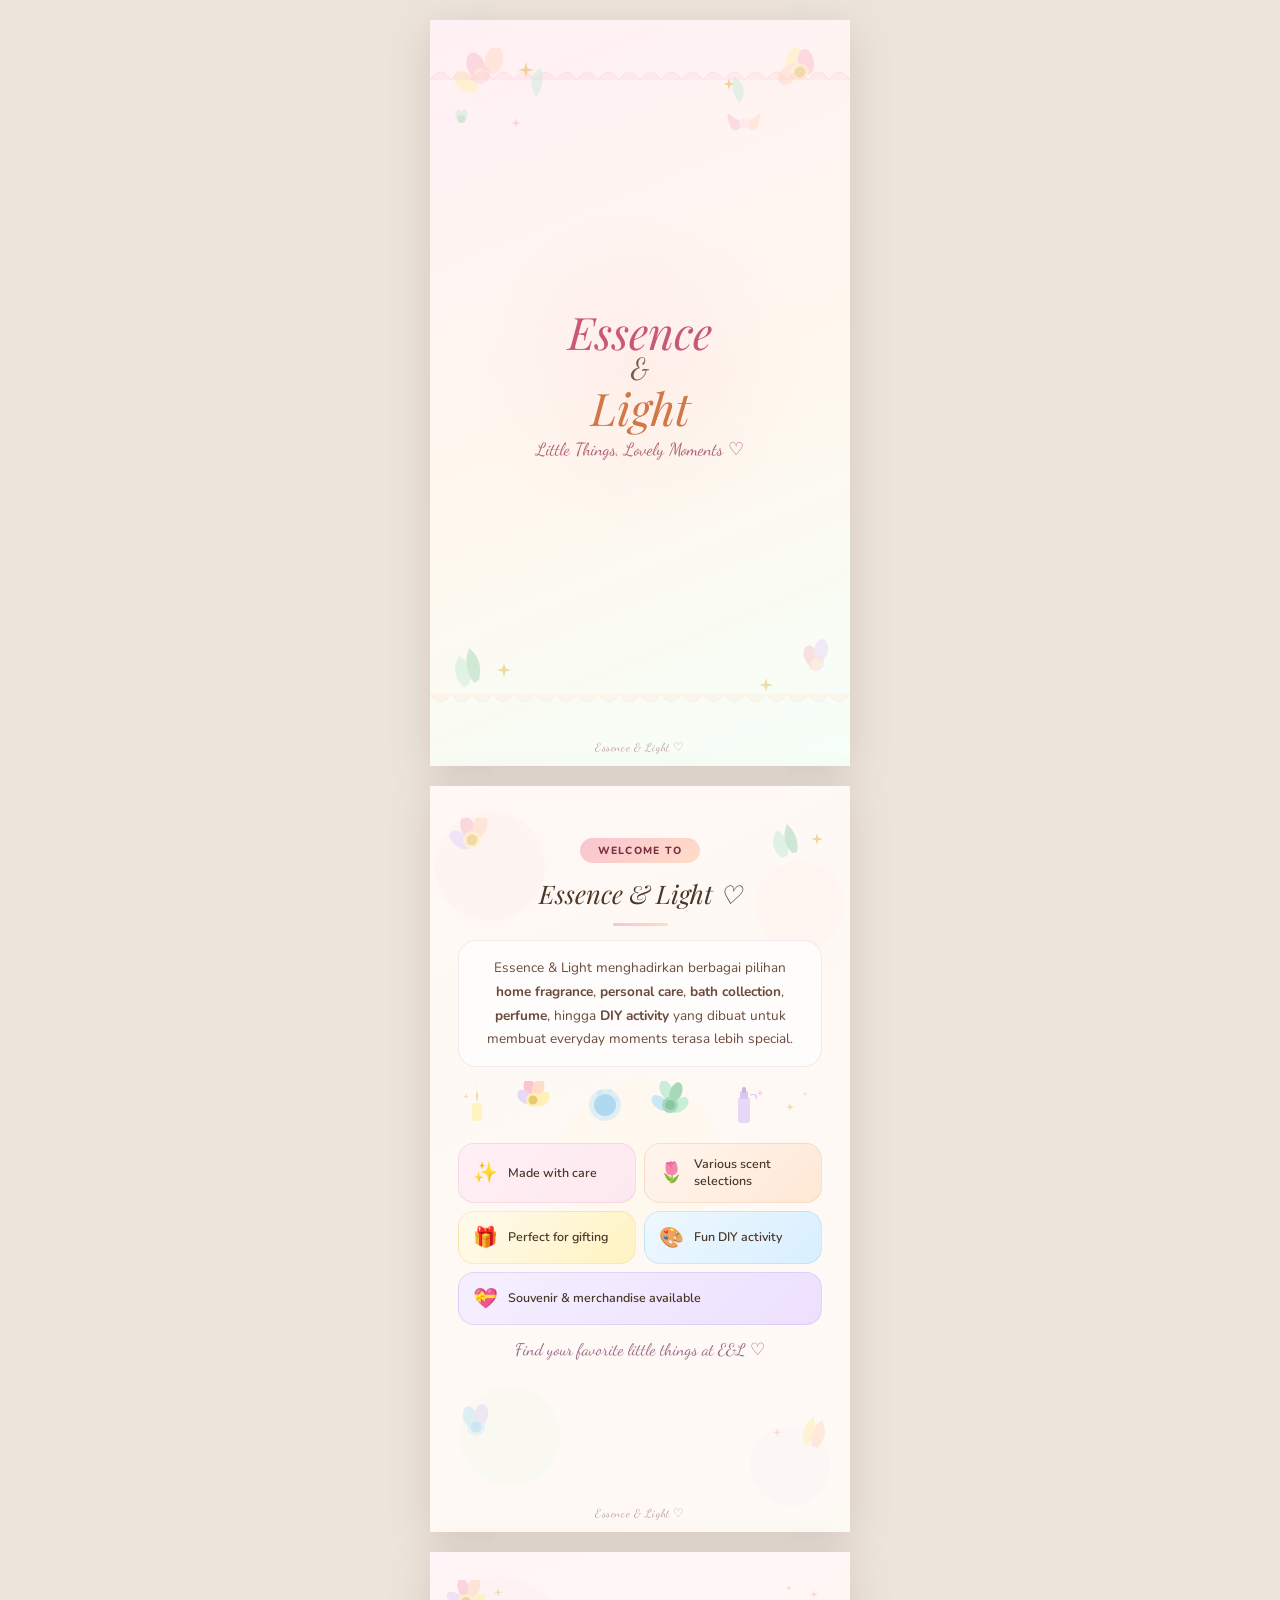
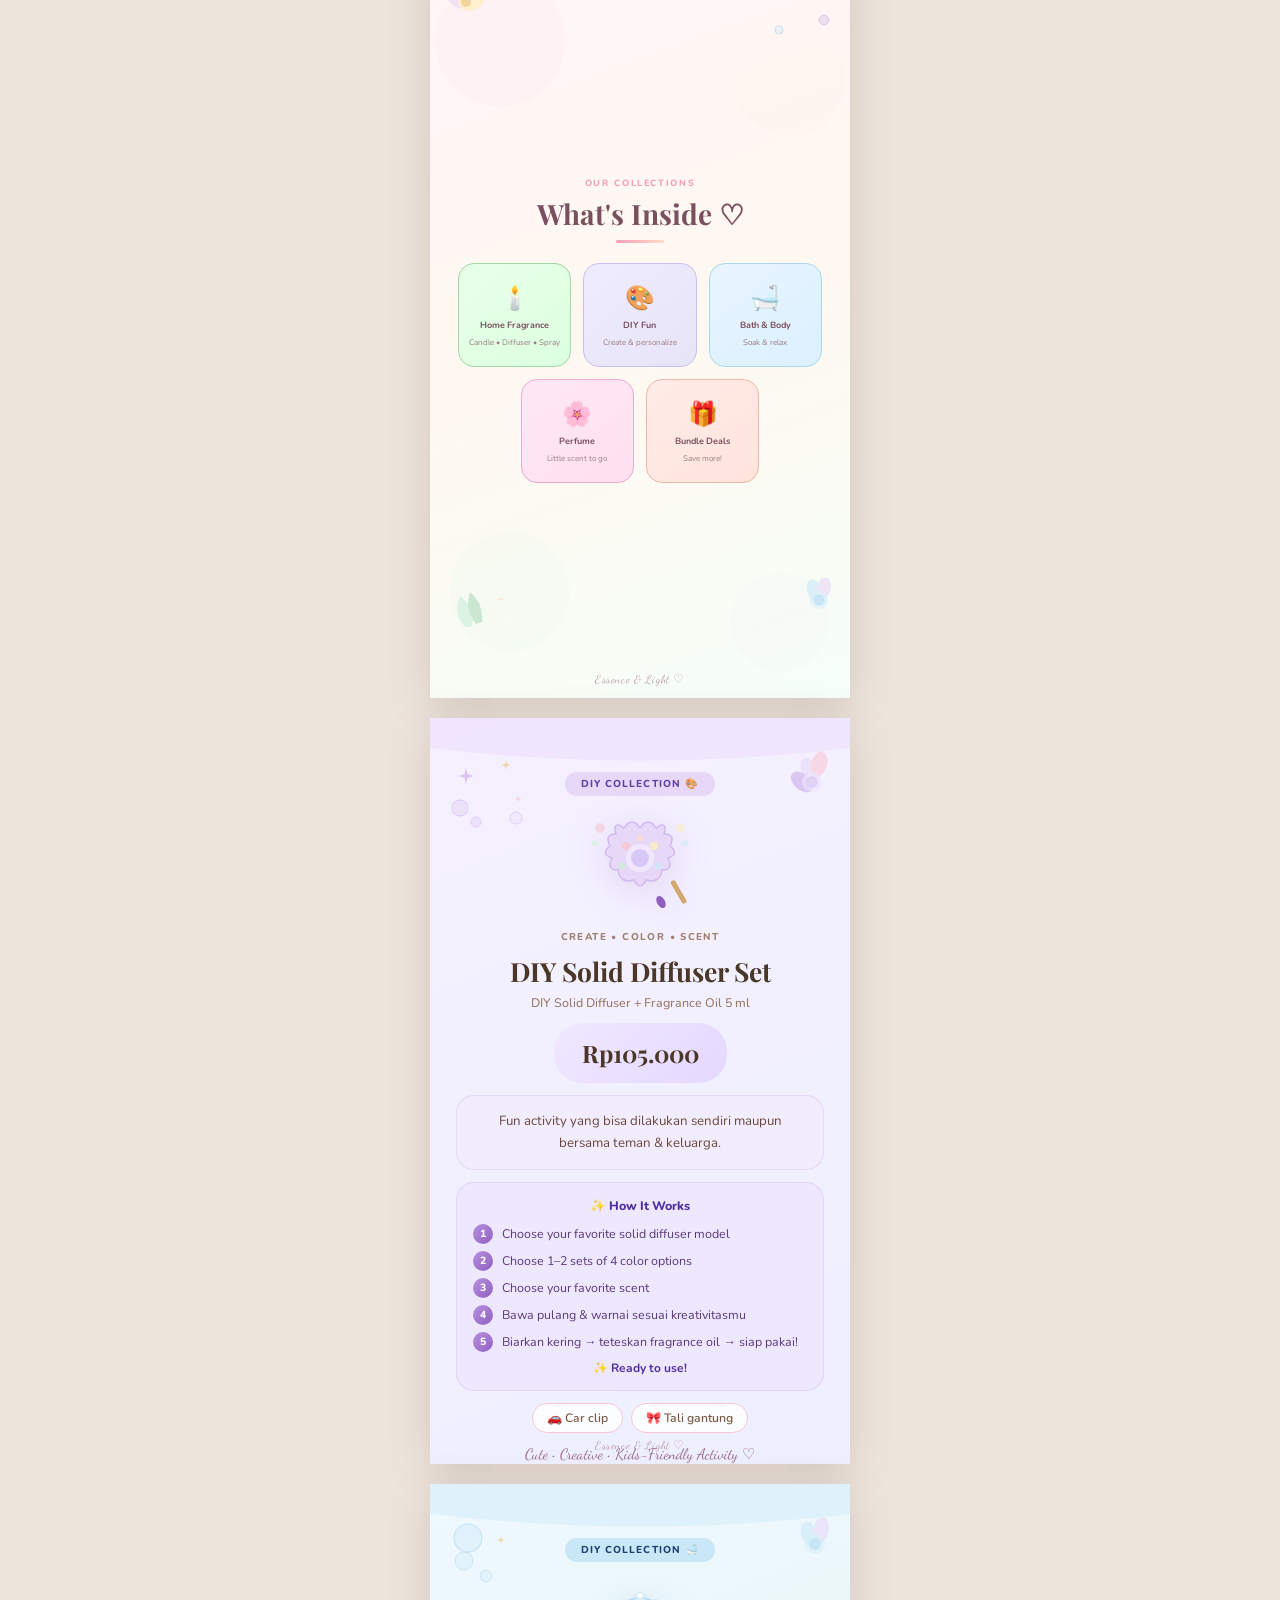
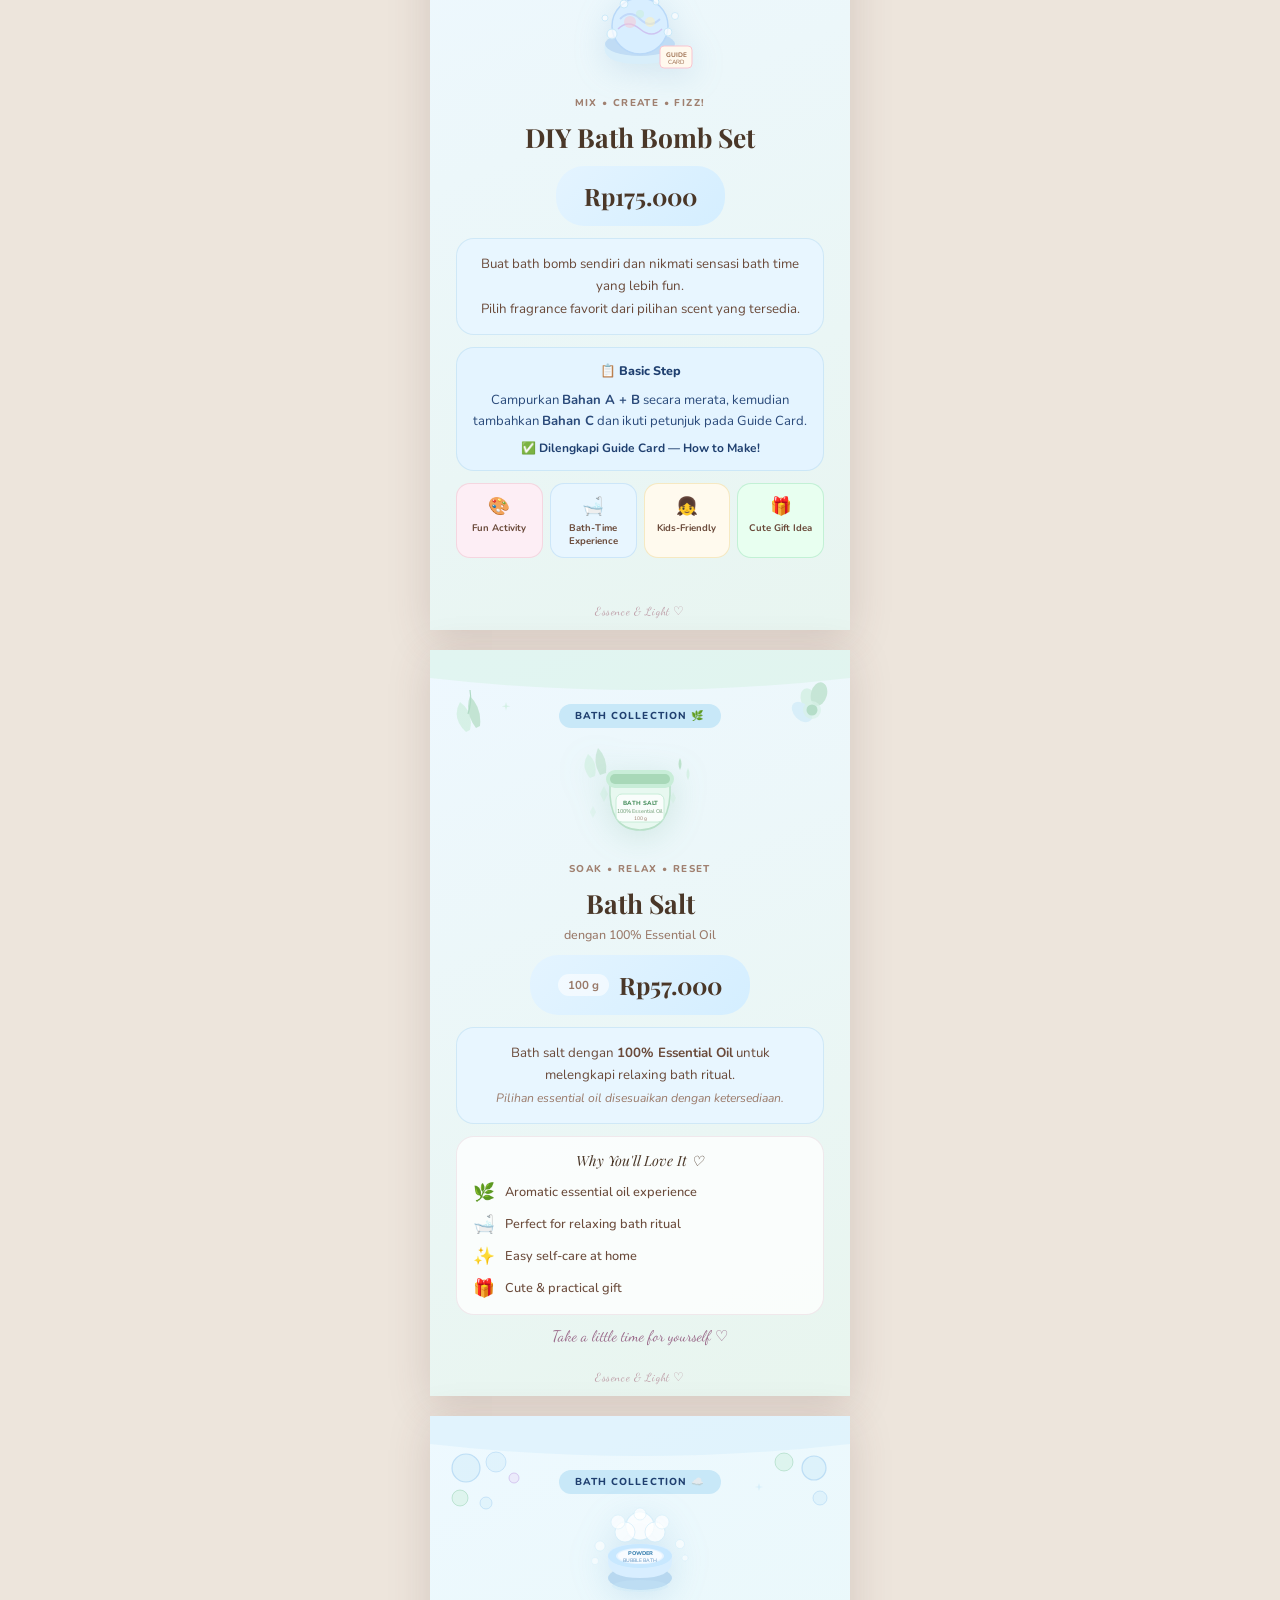
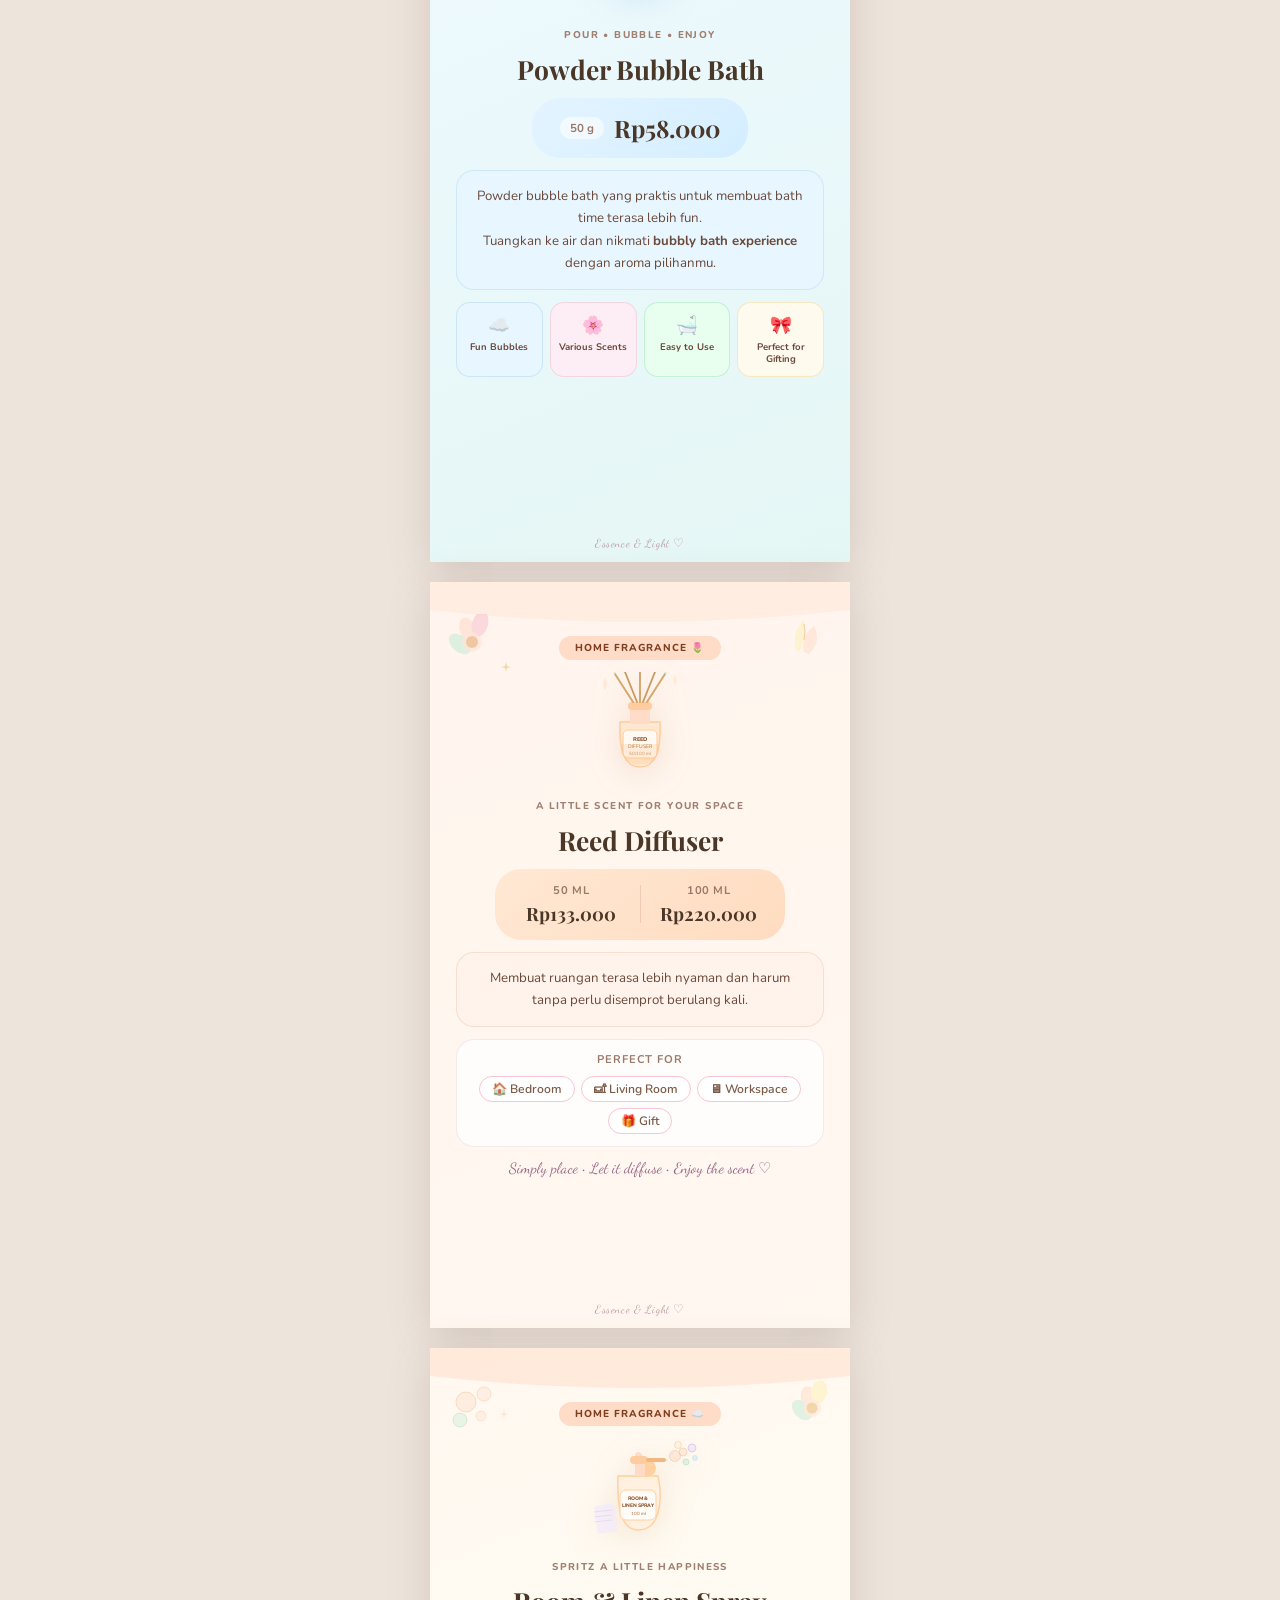
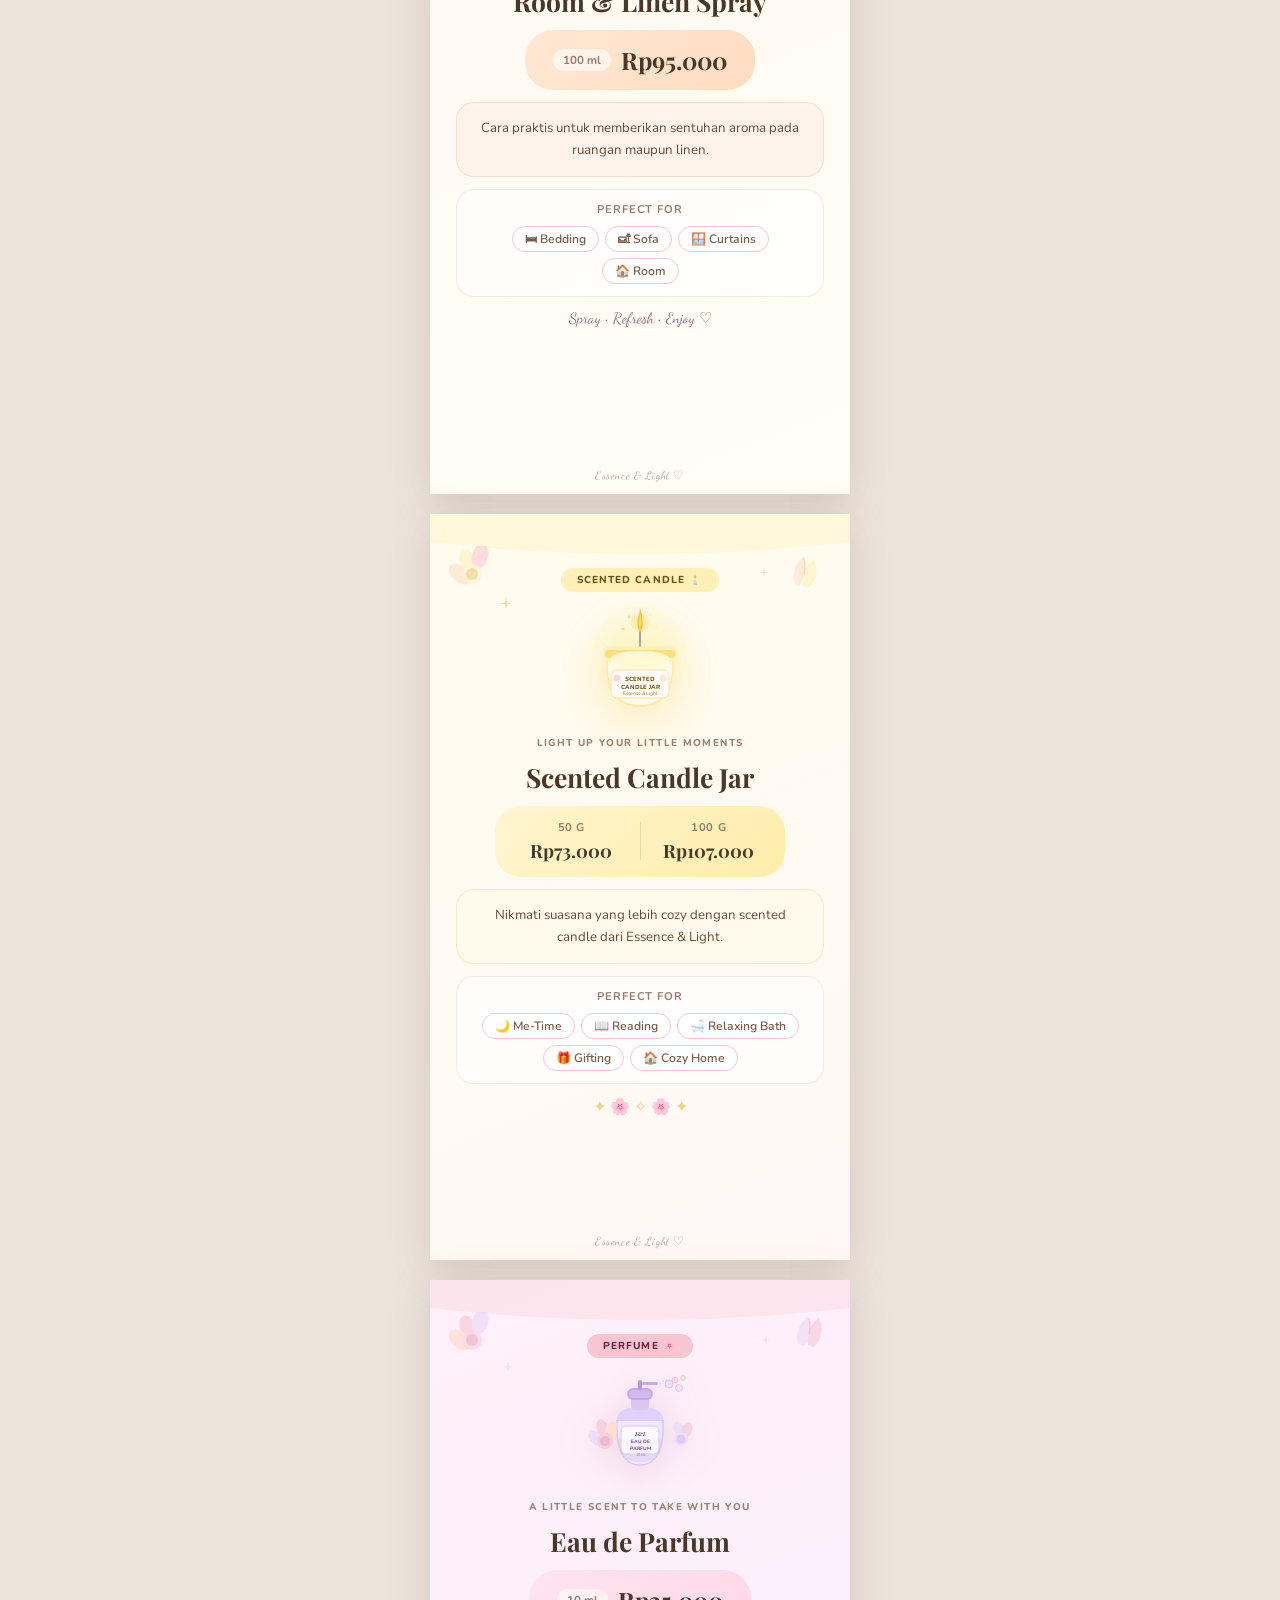
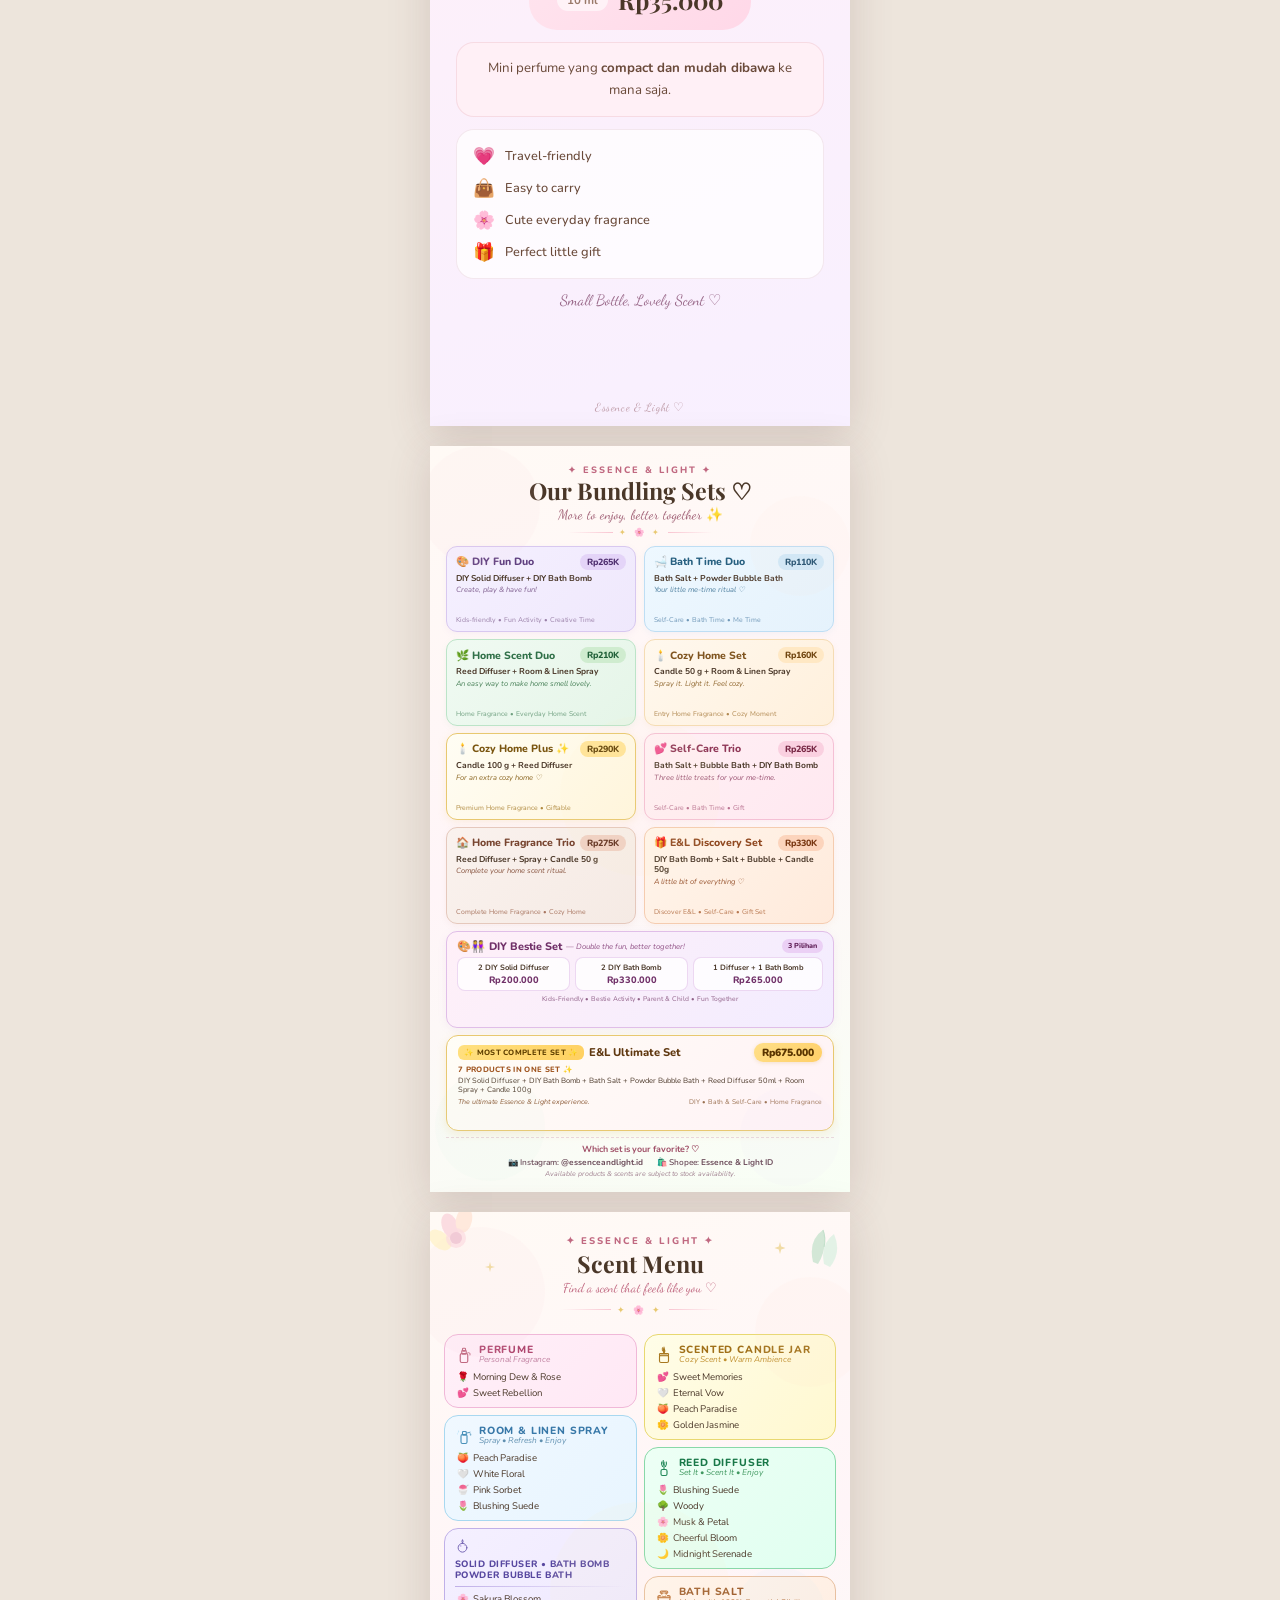
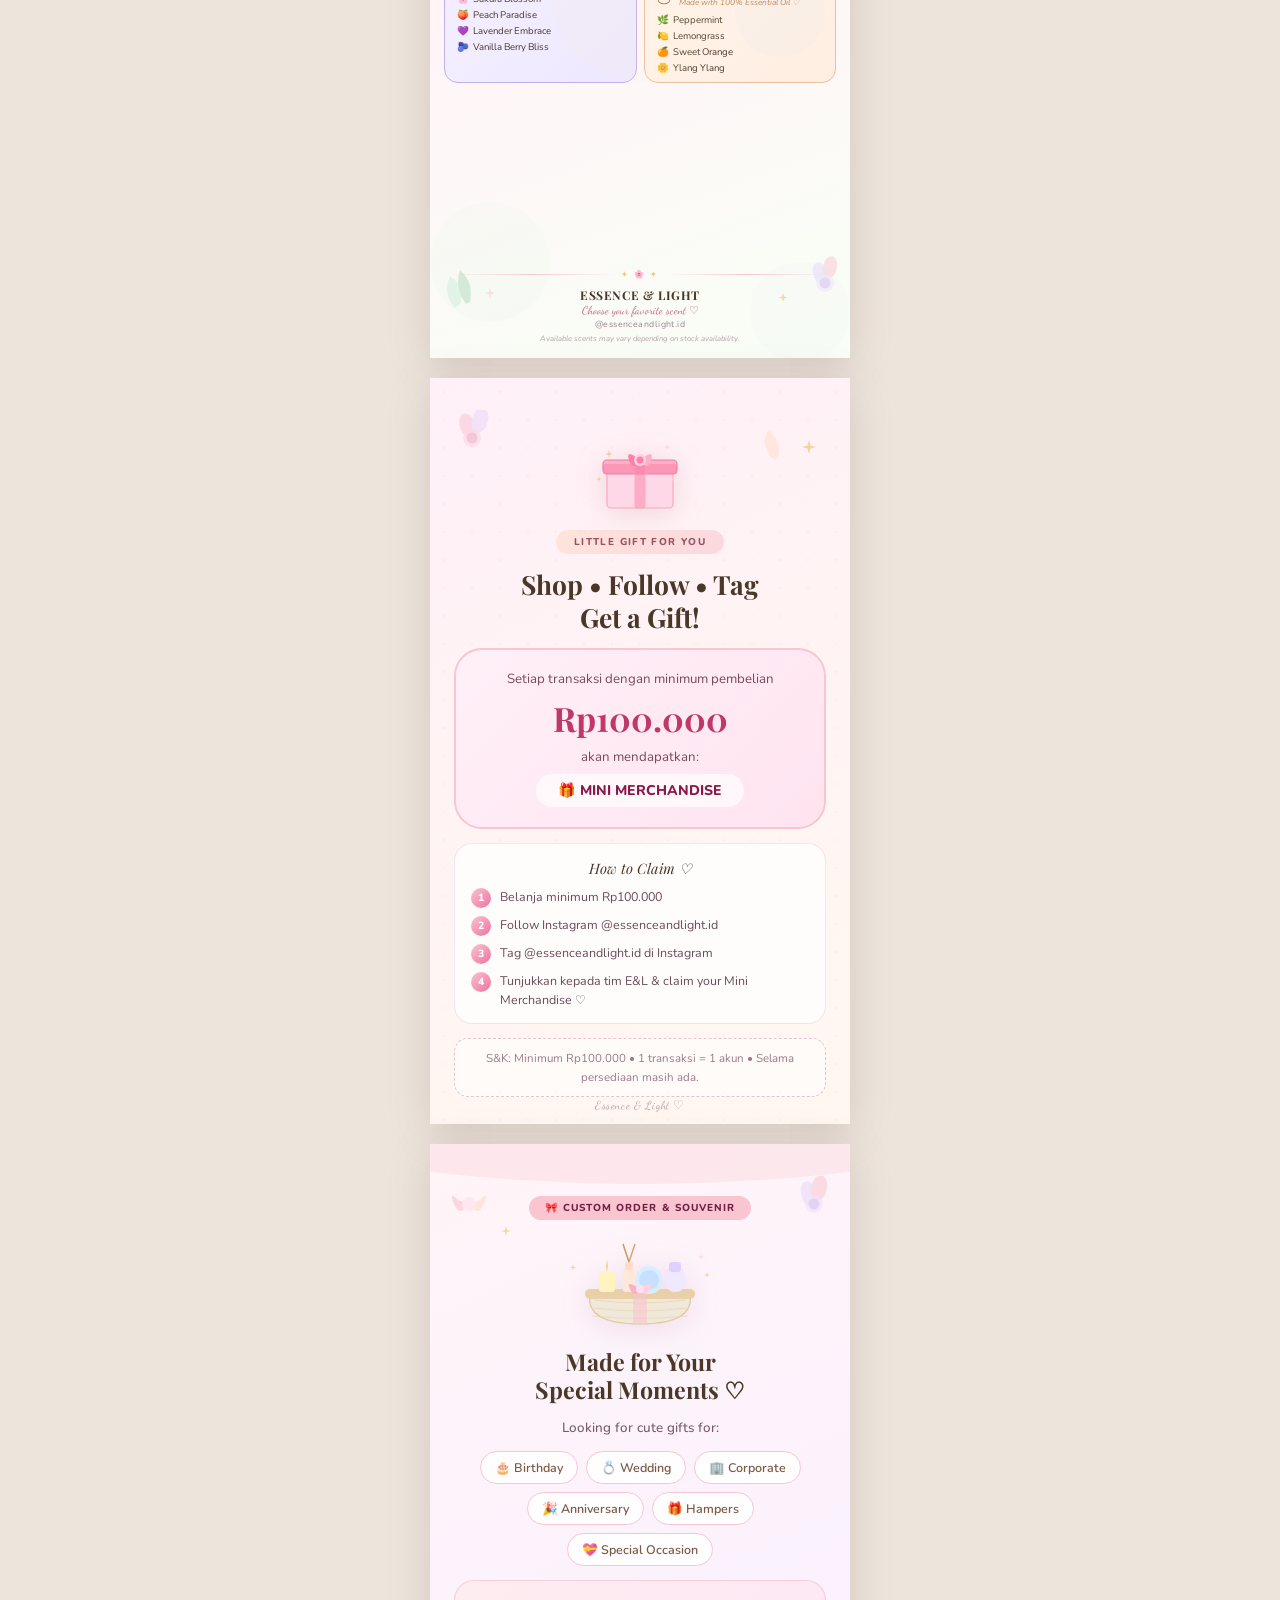
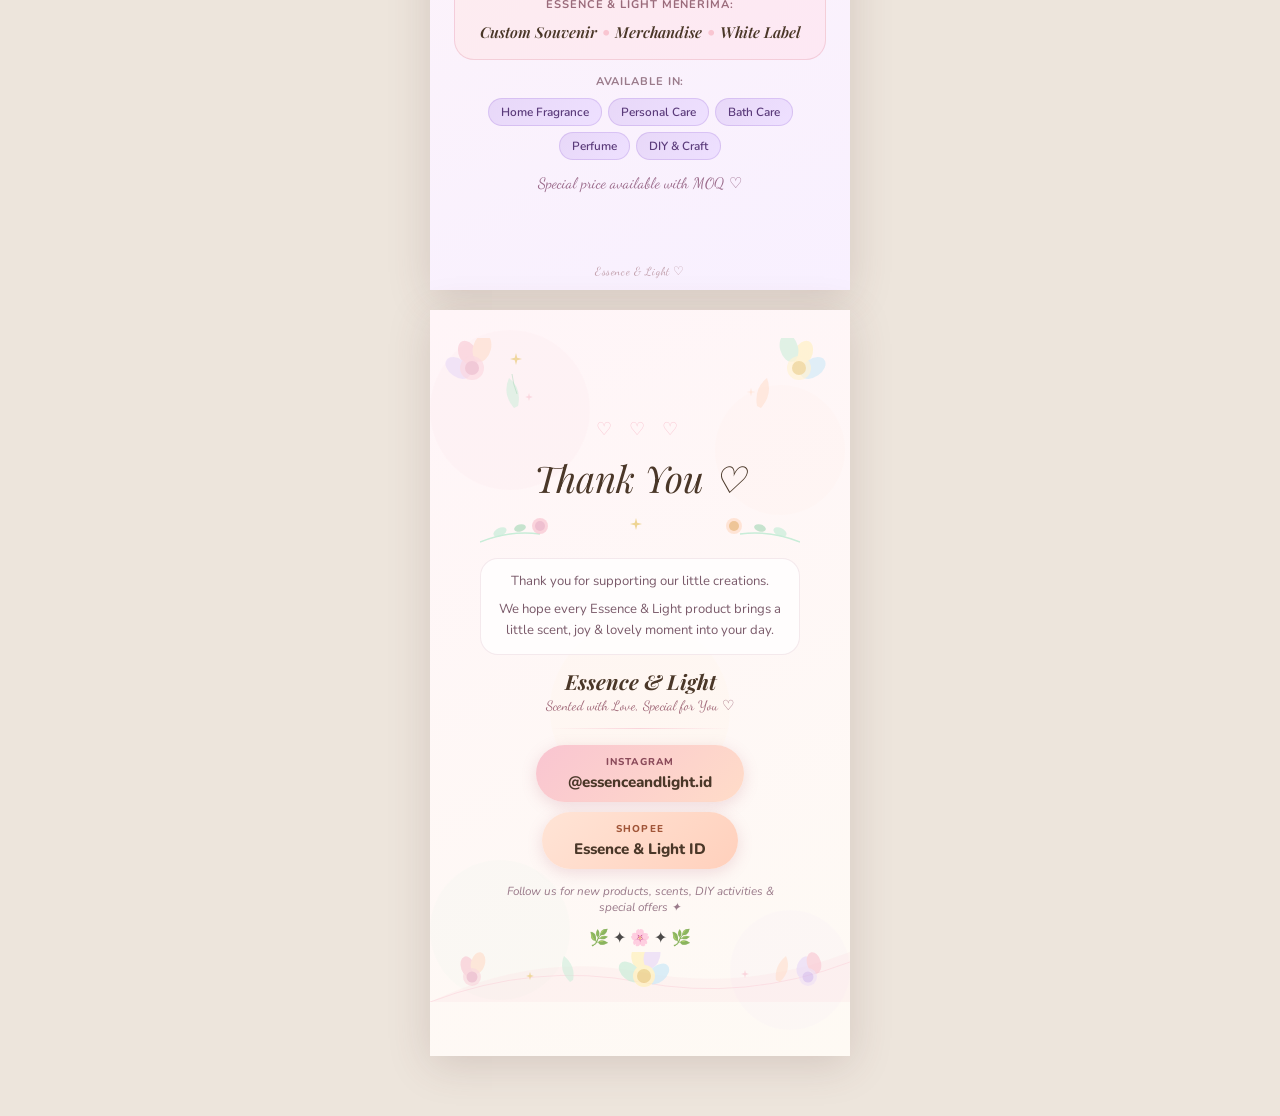
==== commit e31b44e4: "feat: remove download button and add anti-screenshot/content protection" ====
--- a/index.html
+++ b/index.html
@@ -38,7 +38,23 @@
   --ph: 746px;
 }
 
-* { margin:0; padding:0; box-sizing:border-box; -webkit-print-color-adjust: exact; print-color-adjust: exact; }
+* {
+  margin: 0;
+  padding: 0;
+  box-sizing: border-box;
+  -webkit-user-select: none;
+  -moz-user-select: none;
+  -ms-user-select: none;
+  user-select: none;
+  -webkit-touch-callout: none;
+  -webkit-user-drag: none;
+}
+
+img, svg {
+  pointer-events: none;
+  -webkit-user-drag: none;
+  user-select: none;
+}
 
 body {
   font-family: var(--ff-body);
@@ -48,30 +64,52 @@
   align-items: center;
   padding: 20px 0 60px;
   gap: 20px;
+  -webkit-user-select: none;
+  user-select: none;
 }
 
 /* ─────────────────────────────────────────────────────────
-   Print button
+   Print & Screenshot Protection
 ───────────────────────────────────────────────────────── */
-.print-btn {
+@media print {
+  html, body {
+    display: none !important;
+    visibility: hidden !important;
+  }
+}
+
+.protection-shield {
   position: fixed;
-  top: 16px; right: 16px;
-  z-index: 999;
-  background: linear-gradient(135deg, #F9C5D1, #FFDCC8);
-  border: 2px solid rgba(255,255,255,0.6);
-  border-radius: 100px;
-  padding: 10px 24px;
+  inset: 0;
+  background: rgba(237, 229, 220, 0.96);
+  backdrop-filter: blur(28px);
+  -webkit-backdrop-filter: blur(28px);
+  z-index: 9999999;
+  display: none;
+  flex-direction: column;
+  align-items: center;
+  justify-content: center;
+  gap: 12px;
+  text-align: center;
+  padding: 24px;
+  color: #7A5A45;
+  user-select: none;
+  cursor: pointer;
+}
+.protection-shield.active {
+  display: flex !important;
+}
+.shield-brand {
+  font-family: var(--ff-display);
+  font-size: 1.8rem;
+  color: #C85878;
+}
+.shield-msg {
   font-family: var(--ff-body);
-  font-size: 0.85rem;
-  font-weight: 800;
-  color: #7A3A4A;
-  cursor: pointer;
-  box-shadow: 0 4px 20px rgba(180,100,120,0.25);
-  transition: transform 0.2s ease;
-}
-.print-btn:hover { transform: scale(1.05); }
-
-@media print { .print-btn { display: none; } }
+  font-size: 0.95rem;
+  font-weight: 700;
+  color: #4A3728;
+}
 
 /* ─────────────────────────────────────────────────────────
    Page base
@@ -783,8 +821,6 @@
   </style>
 </head>
 <body>
-
-<button class="print-btn" onclick="window.print()">🖨️ Simpan sebagai PDF</button>
 
 <!-- ══════════════════════════════════════════════════════
      PAGE 1 — COVER
@@ -2529,5 +2565,106 @@
   </div>
 </div>
 
+<!-- ══════════════════════════════════════════════════════
+     SCREENSHOT & CONTENT PROTECTION SHIELD
+══════════════════════════════════════════════════════ -->
+<div id="protectionShield" class="protection-shield">
+  <div class="shield-brand">Essence &amp; Light ♡</div>
+  <div class="shield-msg">
+    🔒 Katalog ini dilindungi hak cipta.<br/>
+    <span style="font-size:0.8rem;font-weight:500;color:#9A8090;">Klik pada layar untuk melanjutkan melihat katalog.</span>
+  </div>
+</div>
+
+<script>
+(function() {
+  'use strict';
+  const shield = document.getElementById('protectionShield');
+  let shieldTimeout;
+
+  function triggerShield(duration) {
+    if (shield) {
+      shield.classList.add('active');
+      clearTimeout(shieldTimeout);
+      if (duration) {
+        shieldTimeout = setTimeout(() => {
+          shield.classList.remove('active');
+        }, duration);
+      }
+    }
+  }
+
+  function hideShield() {
+    if (shield) {
+      shield.classList.remove('active');
+    }
+  }
+
+  // Dismiss shield on click
+  if (shield) {
+    shield.addEventListener('click', hideShield);
+    shield.addEventListener('touchstart', hideShield, { passive: true });
+  }
+
+  // Disable Right-Click Context Menu
+  document.addEventListener('contextmenu', e => e.preventDefault());
+
+  // Disable Dragging images/SVGs
+  document.addEventListener('dragstart', e => e.preventDefault());
+
+  // Window Blur / Tab switch / Screenshot tool trigger (Snipping tool, screen recorders)
+  window.addEventListener('blur', () => triggerShield());
+  window.addEventListener('focus', hideShield);
+  document.addEventListener('visibilitychange', () => {
+    if (document.hidden) {
+      triggerShield();
+    } else {
+      hideShield();
+    }
+  });
+
+  // Keyboard protection (PrintScreen, Ctrl+P, Cmd+P, Ctrl+S, Cmd+S, DevTools)
+  window.addEventListener('keydown', (e) => {
+    const key = e.key ? e.key.toLowerCase() : '';
+
+    // PrintScreen key
+    if (e.key === 'PrintScreen' || e.keyCode === 44) {
+      triggerShield(3000);
+      if (navigator.clipboard && navigator.clipboard.writeText) {
+        navigator.clipboard.writeText('');
+      }
+      e.preventDefault();
+      return;
+    }
+
+    // Ctrl/Cmd + P (Print), S (Save), U (Source code), C (Copy), A (Select all)
+    if ((e.ctrlKey || e.metaKey) && ['p', 's', 'u', 'c', 'a'].includes(key)) {
+      e.preventDefault();
+      triggerShield(2000);
+      return;
+    }
+
+    // DevTools (F12, Ctrl+Shift+I, Cmd+Opt+I, Ctrl+Shift+J, Cmd+Opt+J, Ctrl+Shift+C)
+    if (e.key === 'F12' ||
+        ((e.ctrlKey || e.metaKey) && e.shiftKey && ['i', 'j', 'c'].includes(key)) ||
+        ((e.ctrlKey || e.metaKey) && e.altKey && ['i', 'j', 'c'].includes(key))) {
+      e.preventDefault();
+      triggerShield(2000);
+      return;
+    }
+  });
+
+  // Keyup for PrintScreen
+  window.addEventListener('keyup', (e) => {
+    if (e.key === 'PrintScreen' || e.keyCode === 44) {
+      triggerShield(3000);
+      if (navigator.clipboard && navigator.clipboard.writeText) {
+        navigator.clipboard.writeText('');
+      }
+    }
+  });
+})();
+</script>
+
 </body>
 </html>
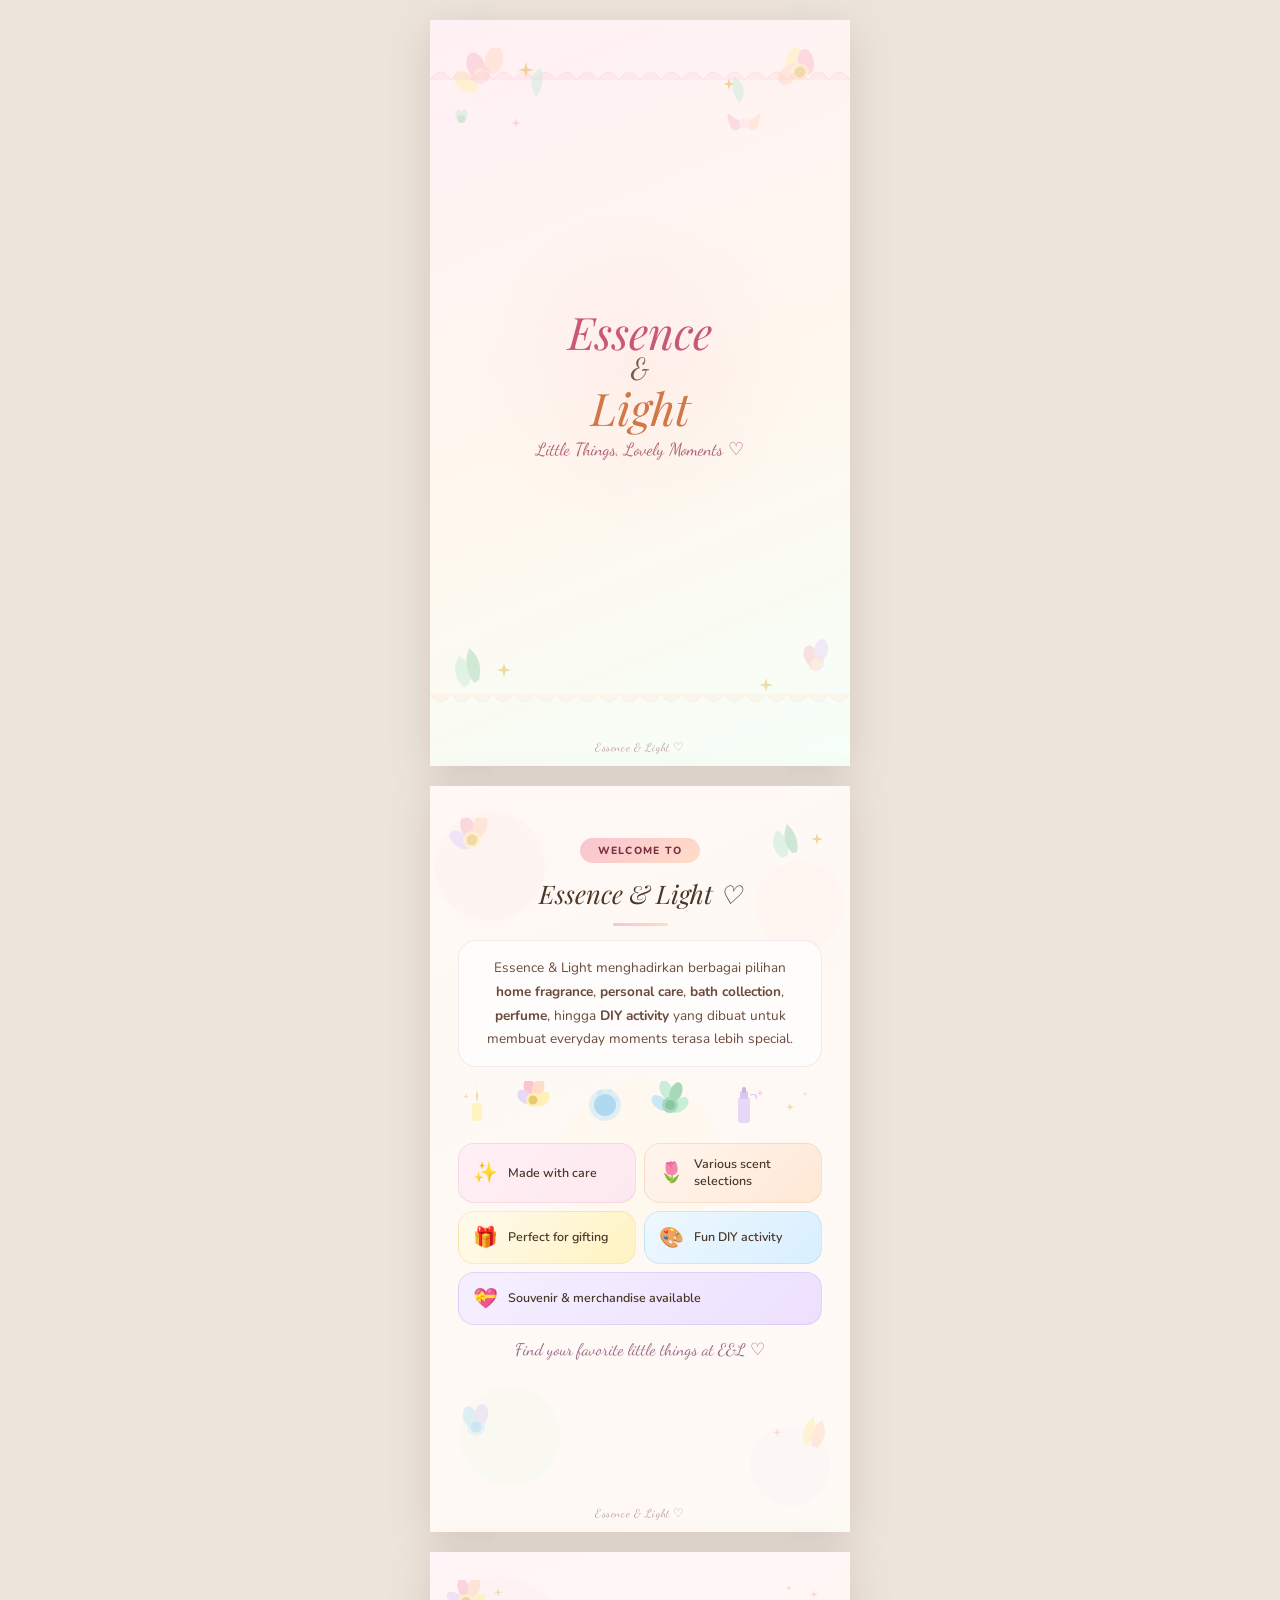
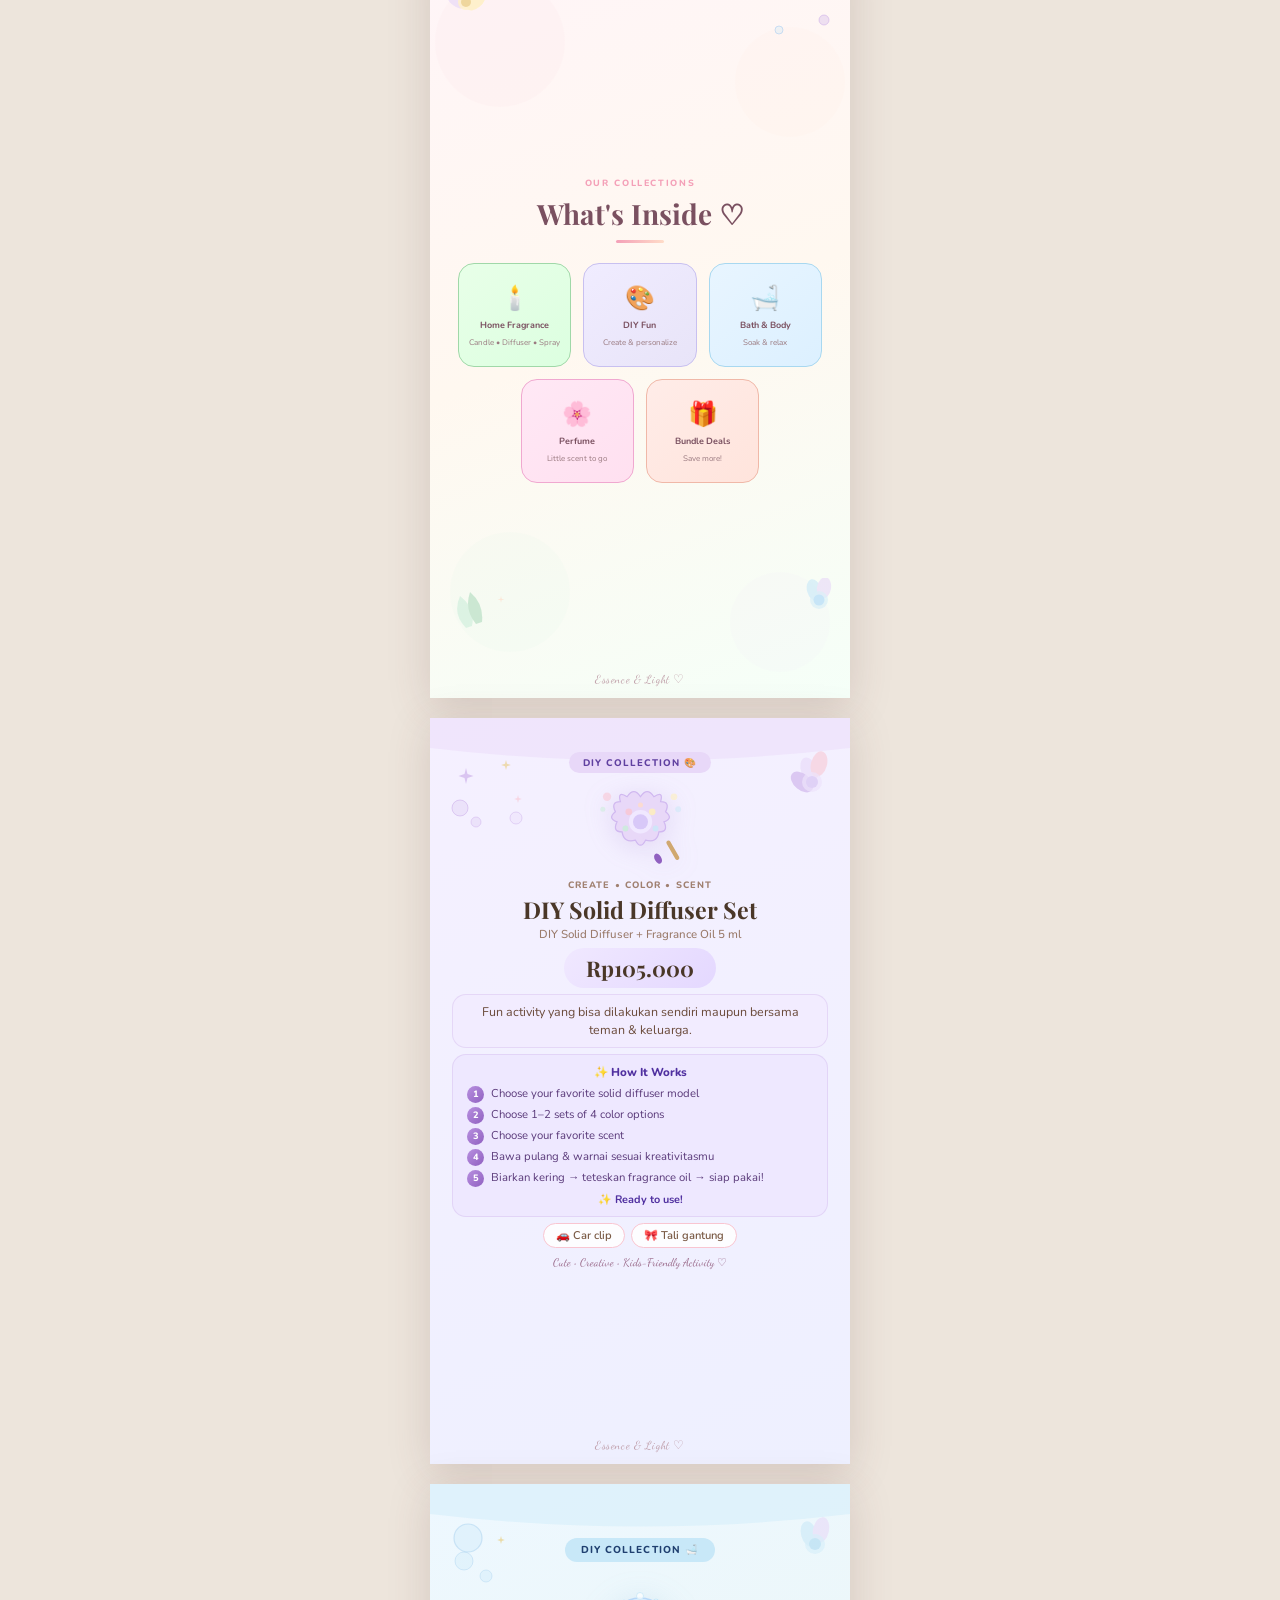
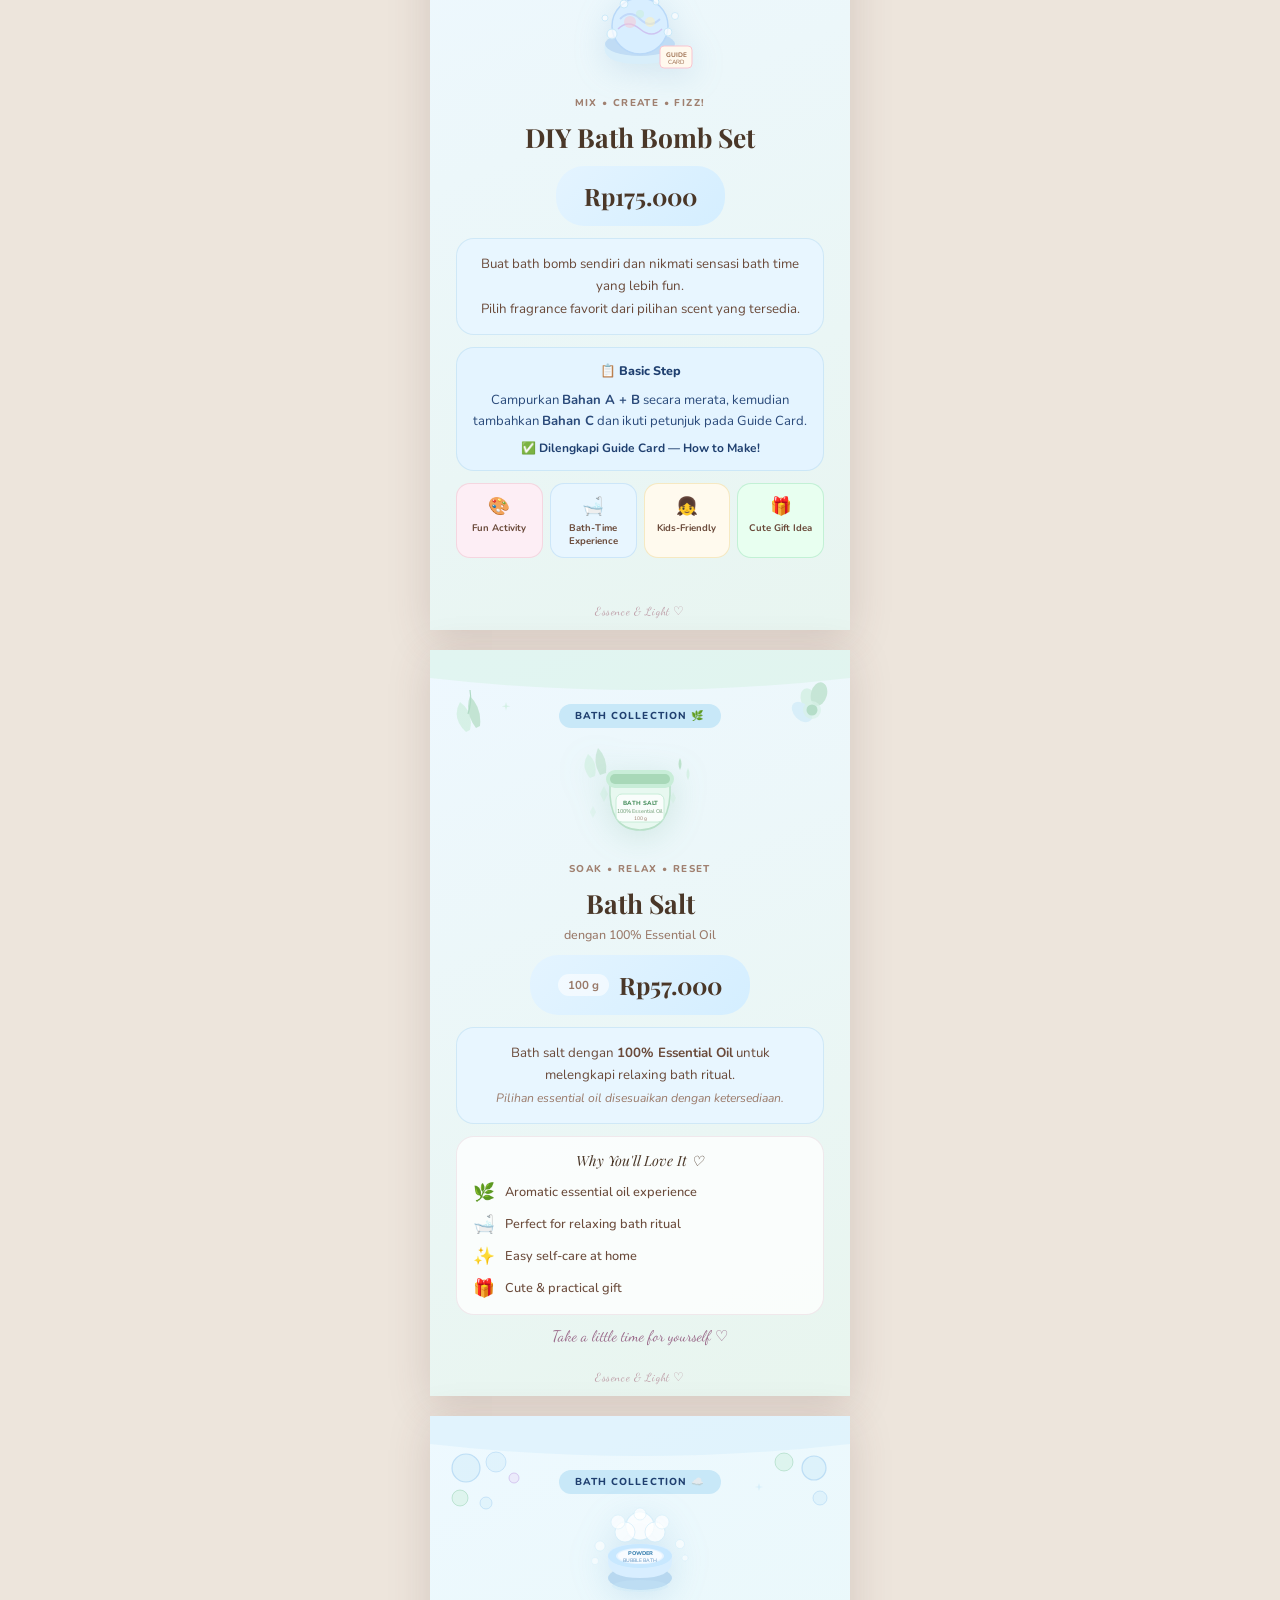
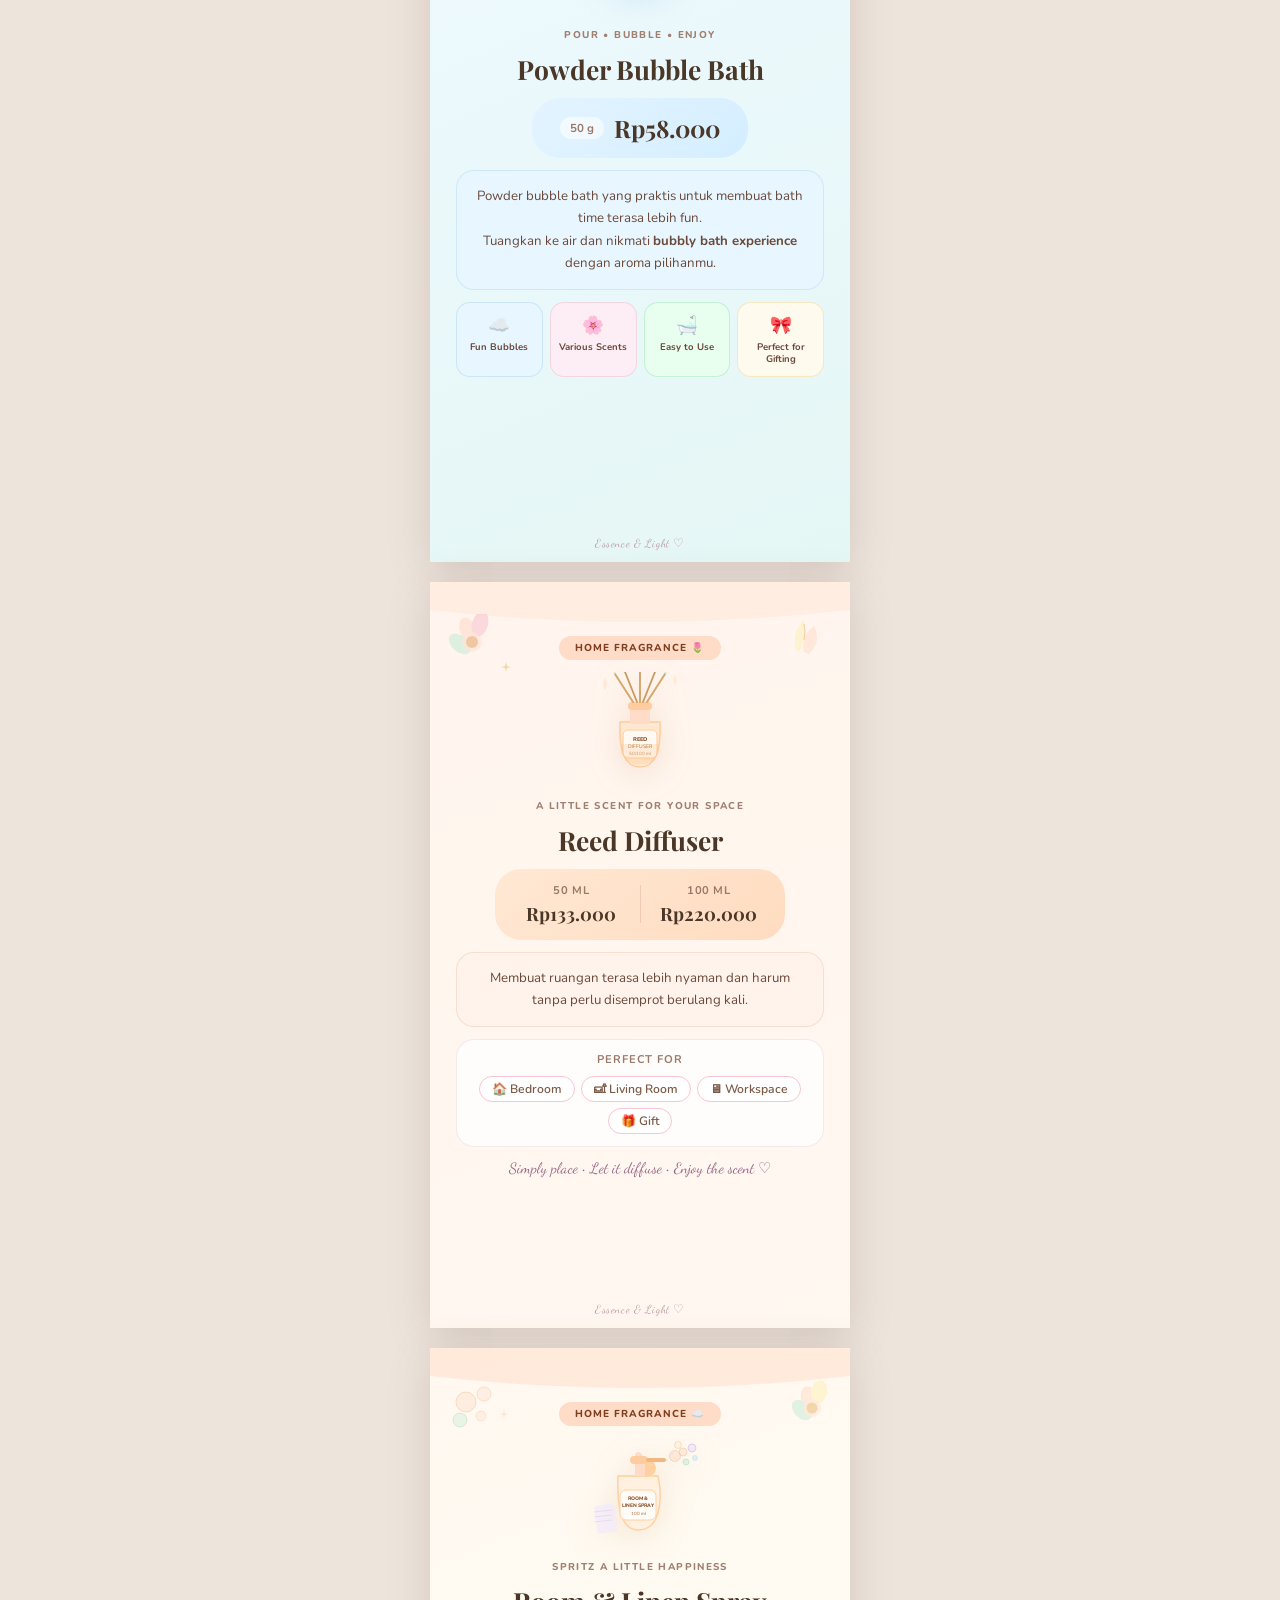
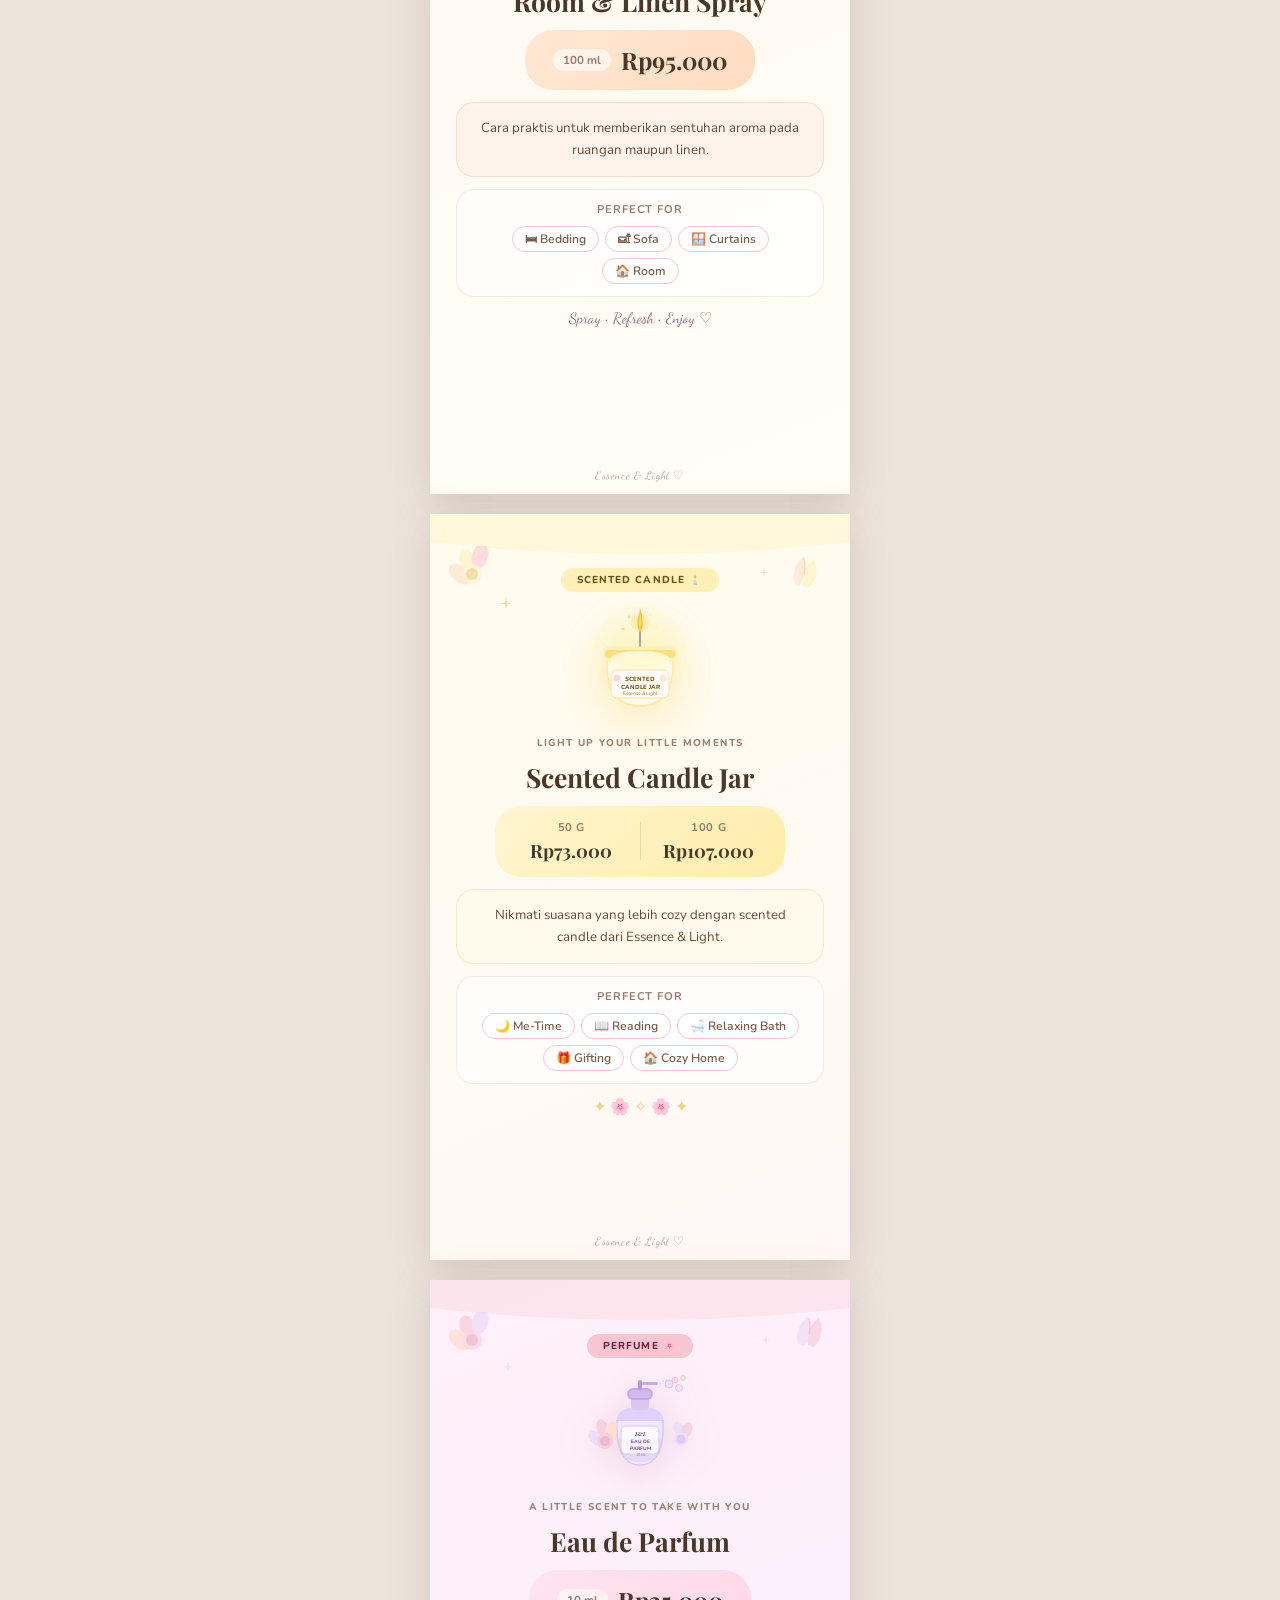
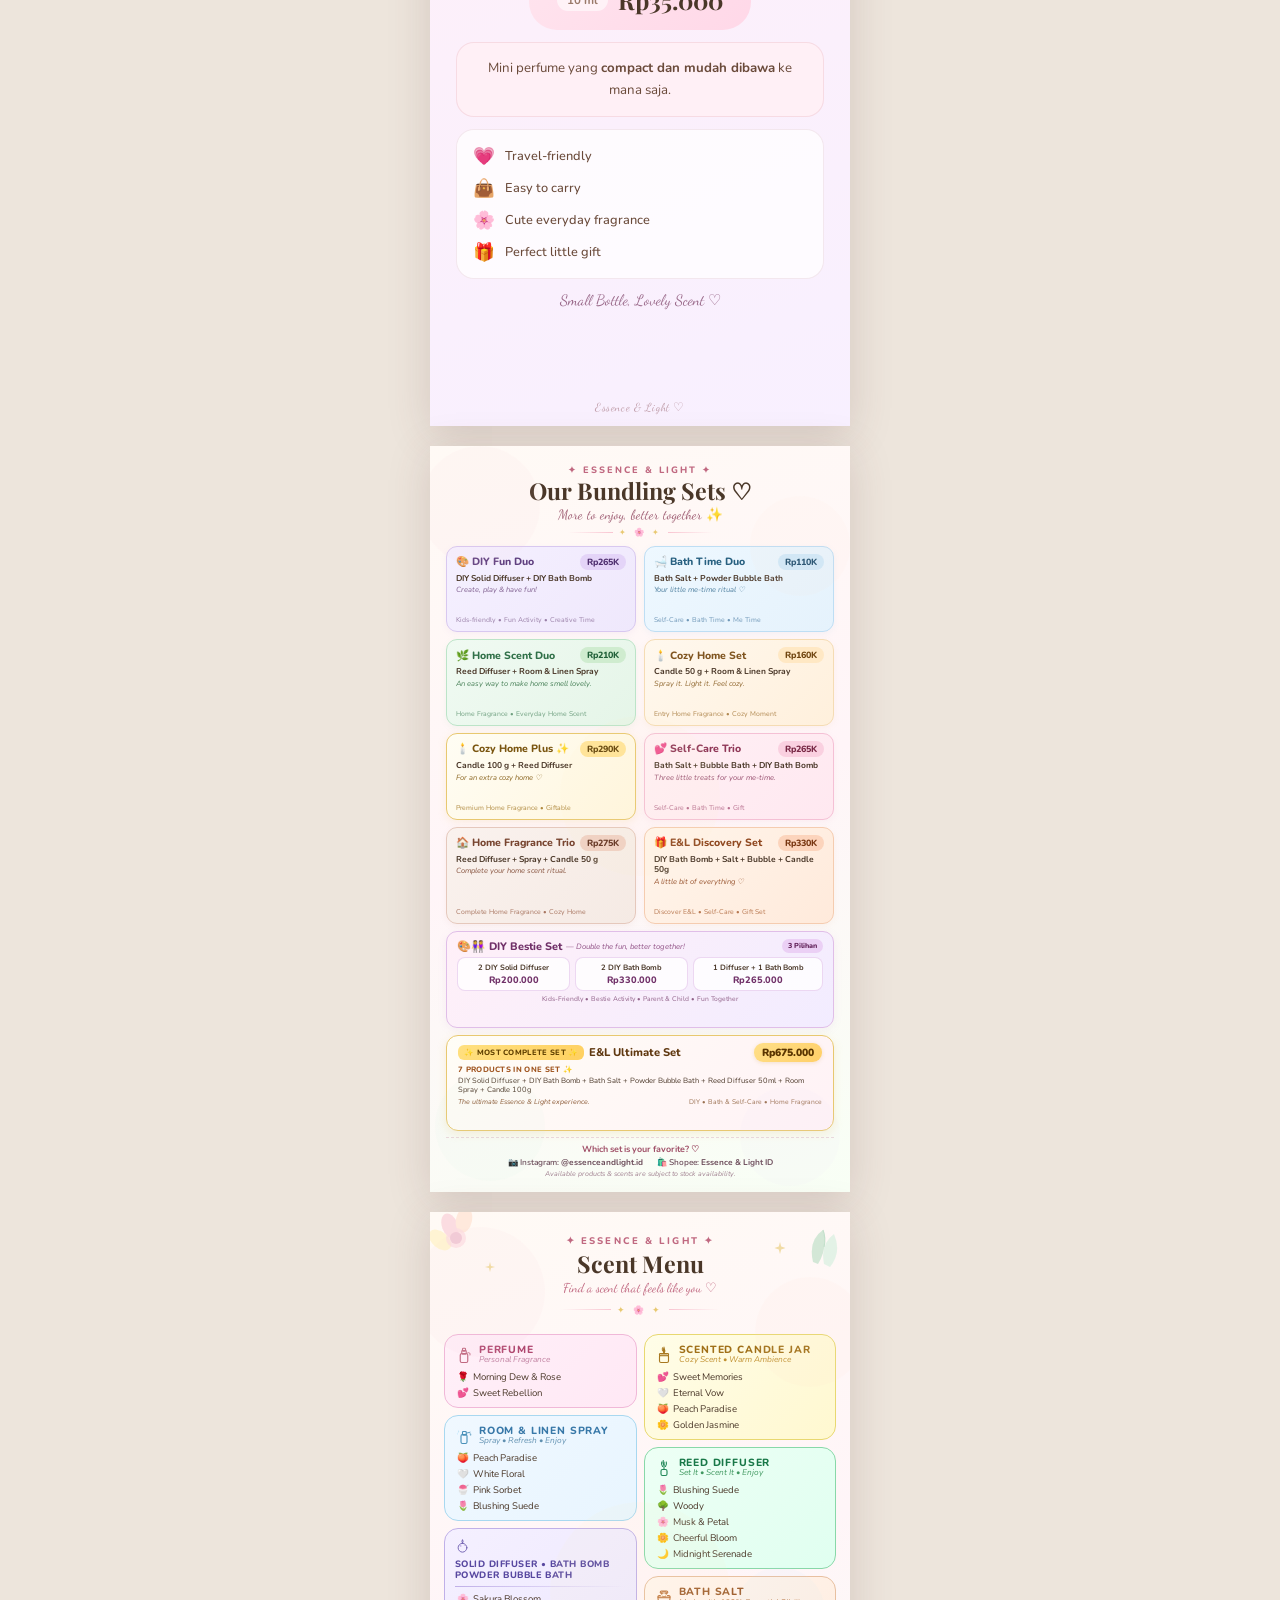
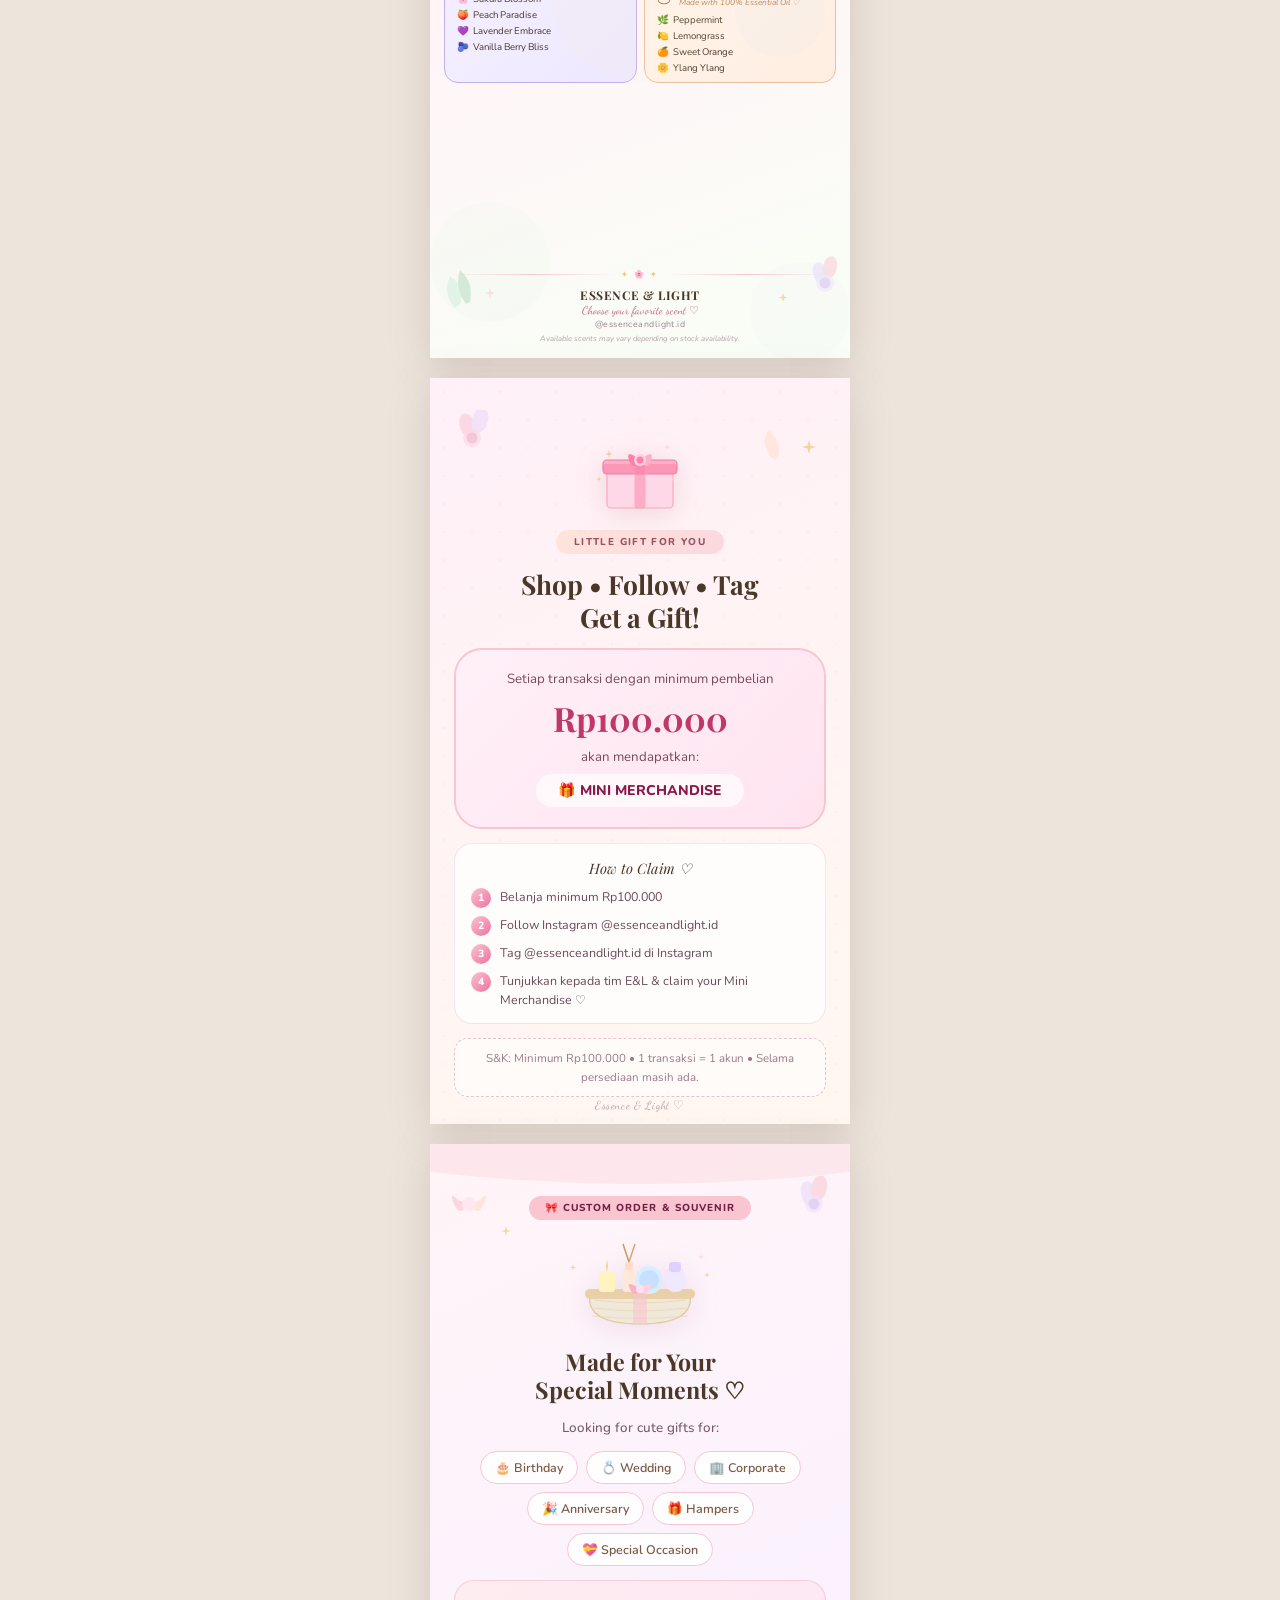
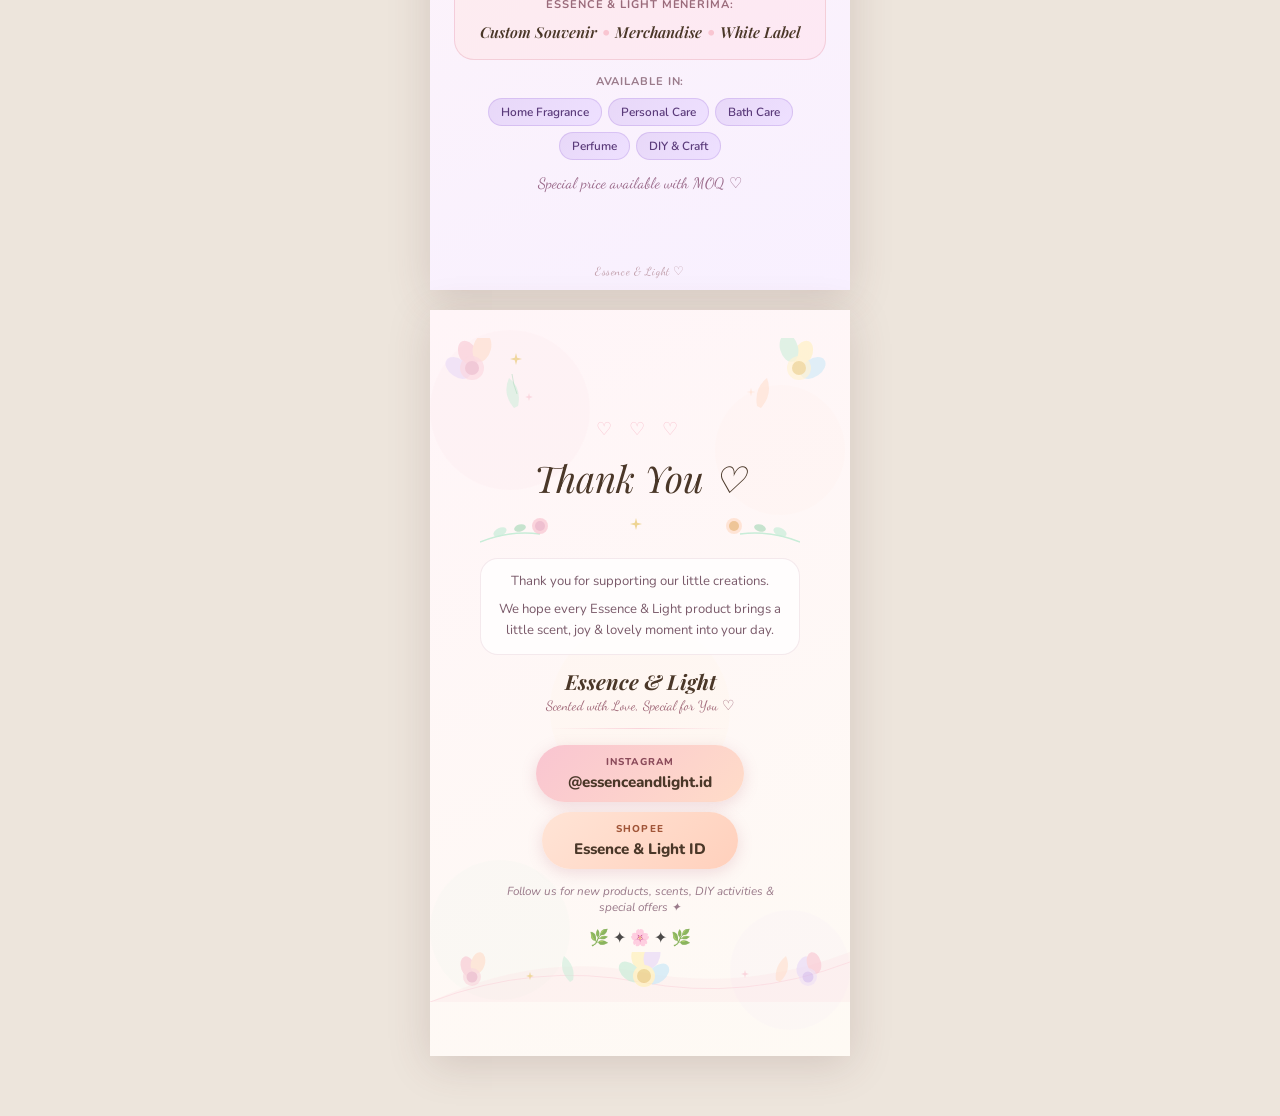
==== commit db6cd05e: "fix: resolve layout overlap and clipping on Page 4 (DIY Solid Diffuser)" ====
--- a/index.html
+++ b/index.html
@@ -1149,11 +1149,11 @@
     </g>
   </svg>
 
-  <div class="prod-page">
-    <div class="cat-pill pill-diy">DIY Collection 🎨</div>
+  <div class="prod-page" style="padding:34px 22px 30px;gap:6px;">
+    <div class="cat-pill pill-diy" style="padding:4px 14px;font-size:0.6rem;">DIY Collection 🎨</div>
 
     <!-- SVG DIY solid diffuser illustration -->
-    <svg width="120" height="110" viewBox="0 0 120 110" fill="none" style="filter:drop-shadow(0 6px 16px rgba(160,120,200,0.2));">
+    <svg width="105" height="92" viewBox="0 0 120 110" fill="none" style="filter:drop-shadow(0 4px 12px rgba(160,120,200,0.2));margin:1px 0;">
       <!-- diffuser shape - flower/star mold -->
       <path d="M60 20 Q68 8 76 20 Q88 12 84 26 Q96 26 90 38 Q100 46 88 50 Q94 62 82 62 Q80 76 66 72 Q60 84 54 72 Q40 76 38 62 Q26 62 32 50 Q20 46 30 38 Q24 26 36 26 Q32 12 44 20 Q52 8 60 20Z" fill="#E8D8F8"/>
       <path d="M60 20 Q68 8 76 20 Q88 12 84 26 Q96 26 90 38 Q100 46 88 50 Q94 62 82 62 Q80 76 66 72 Q60 84 54 72 Q40 76 38 62 Q26 62 32 50 Q20 46 30 38 Q24 26 36 26 Q32 12 44 20 Q52 8 60 20Z" fill="none" stroke="#D0B8F0" stroke-width="1.5"/>
@@ -1177,31 +1177,31 @@
       <circle cx="105" cy="35" r="3.5" fill="#C8E8F8" opacity="0.5"/>
     </svg>
 
-    <div class="prod-tagline">CREATE • COLOR • SCENT</div>
-    <div class="prod-title">DIY Solid Diffuser Set</div>
-    <div class="prod-sub">DIY Solid Diffuser + Fragrance Oil 5 ml</div>
-
-    <div class="price-box price-box-diy"><span class="price-val">Rp105.000</span></div>
-
-    <div class="desc-card dc-diy">Fun activity yang bisa dilakukan sendiri maupun bersama teman &amp; keluarga.</div>
-
-    <div class="step-card step-card-diy">
-      <div class="step-card-title sc-diy-t">✨ How It Works</div>
-      <div class="step-list">
-        <div class="step-item"><span class="step-num sn-diy">1</span><span class="step-text">Choose your favorite solid diffuser model</span></div>
-        <div class="step-item"><span class="step-num sn-diy">2</span><span class="step-text">Choose 1–2 sets of 4 color options</span></div>
-        <div class="step-item"><span class="step-num sn-diy">3</span><span class="step-text">Choose your favorite scent</span></div>
-        <div class="step-item"><span class="step-num sn-diy">4</span><span class="step-text">Bawa pulang &amp; warnai sesuai kreativitasmu</span></div>
-        <div class="step-item"><span class="step-num sn-diy">5</span><span class="step-text">Biarkan kering → teteskan fragrance oil → siap pakai!</span></div>
-      </div>
-      <div class="step-ready sc-diy-t">✨ Ready to use!</div>
-    </div>
-
-    <div class="chips-row">
-      <div class="chip">🚗 Car clip</div>
-      <div class="chip">🎀 Tali gantung</div>
-    </div>
-    <div class="foot-badge">Cute • Creative • Kids-Friendly Activity ♡</div>
+    <div class="prod-tagline" style="font-size:0.58rem;letter-spacing:0.12em;">CREATE • COLOR • SCENT</div>
+    <div class="prod-title" style="font-size:1.45rem;line-height:1.15;">DIY Solid Diffuser Set</div>
+    <div class="prod-sub" style="font-size:0.72rem;margin-top:-4px;">DIY Solid Diffuser + Fragrance Oil 5 ml</div>
+
+    <div class="price-box price-box-diy" style="padding:6px 22px;border-radius:20px;"><span class="price-val" style="font-size:1.35rem;">Rp105.000</span></div>
+
+    <div class="desc-card dc-diy" style="padding:8px 14px;font-size:0.78rem;line-height:1.45;border-radius:14px;">Fun activity yang bisa dilakukan sendiri maupun bersama teman &amp; keluarga.</div>
+
+    <div class="step-card step-card-diy" style="padding:9px 14px;border-radius:14px;">
+      <div class="step-card-title sc-diy-t" style="font-size:0.72rem;margin-bottom:6px;">✨ How It Works</div>
+      <div class="step-list" style="gap:4px;">
+        <div class="step-item" style="gap:7px;"><span class="step-num sn-diy" style="width:17px;height:17px;font-size:0.58rem;">1</span><span class="step-text" style="font-size:0.71rem;line-height:1.3;">Choose your favorite solid diffuser model</span></div>
+        <div class="step-item" style="gap:7px;"><span class="step-num sn-diy" style="width:17px;height:17px;font-size:0.58rem;">2</span><span class="step-text" style="font-size:0.71rem;line-height:1.3;">Choose 1–2 sets of 4 color options</span></div>
+        <div class="step-item" style="gap:7px;"><span class="step-num sn-diy" style="width:17px;height:17px;font-size:0.58rem;">3</span><span class="step-text" style="font-size:0.71rem;line-height:1.3;">Choose your favorite scent</span></div>
+        <div class="step-item" style="gap:7px;"><span class="step-num sn-diy" style="width:17px;height:17px;font-size:0.58rem;">4</span><span class="step-text" style="font-size:0.71rem;line-height:1.3;">Bawa pulang &amp; warnai sesuai kreativitasmu</span></div>
+        <div class="step-item" style="gap:7px;"><span class="step-num sn-diy" style="width:17px;height:17px;font-size:0.58rem;">5</span><span class="step-text" style="font-size:0.71rem;line-height:1.3;">Biarkan kering → teteskan fragrance oil → siap pakai!</span></div>
+      </div>
+      <div class="step-ready sc-diy-t" style="margin-top:5px;font-size:0.68rem;">✨ Ready to use!</div>
+    </div>
+
+    <div class="chips-row" style="gap:6px;">
+      <div class="chip" style="padding:4px 12px;font-size:0.7rem;">🚗 Car clip</div>
+      <div class="chip" style="padding:4px 12px;font-size:0.7rem;">🎀 Tali gantung</div>
+    </div>
+    <div class="foot-badge" style="font-size:0.7rem;margin-top:2px;margin-bottom:6px;">Cute • Creative • Kids-Friendly Activity ♡</div>
   </div>
   <div class="page-footer-brand">Essence &amp; Light ♡</div>
 </div>
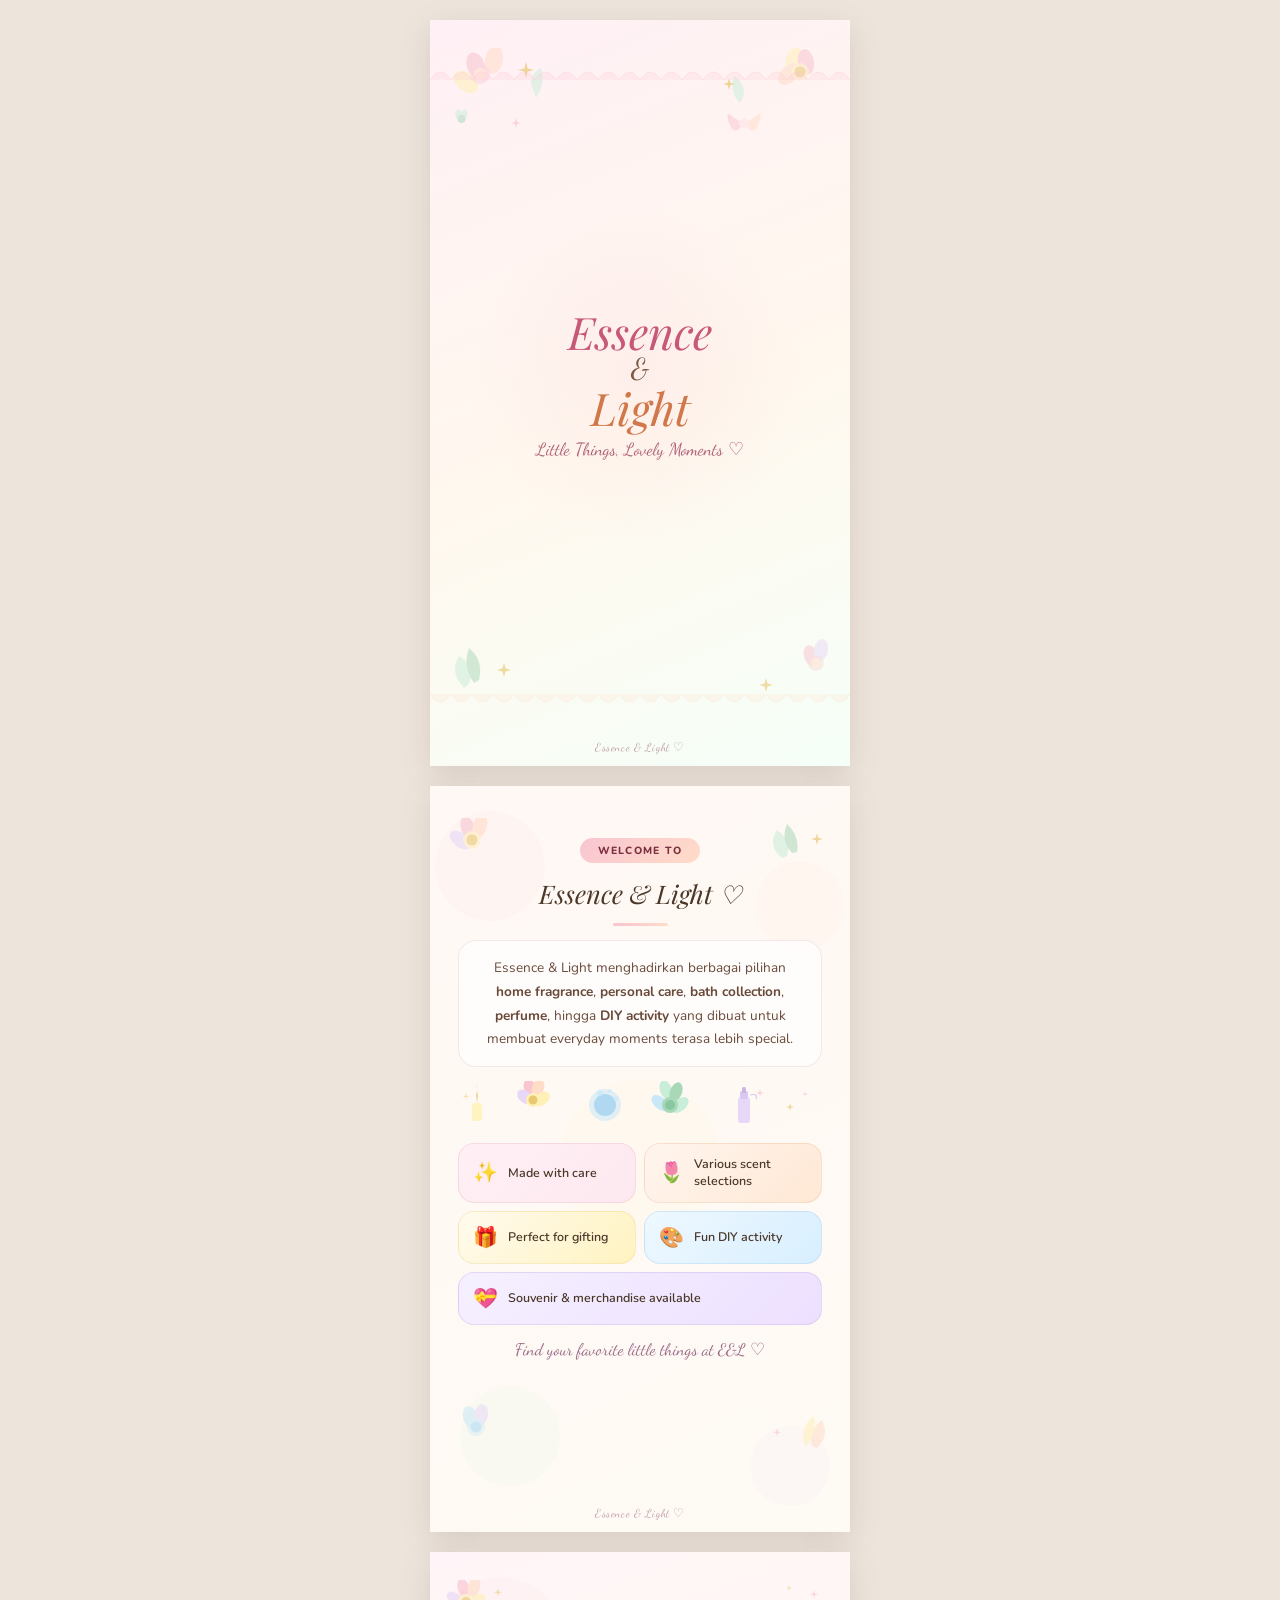
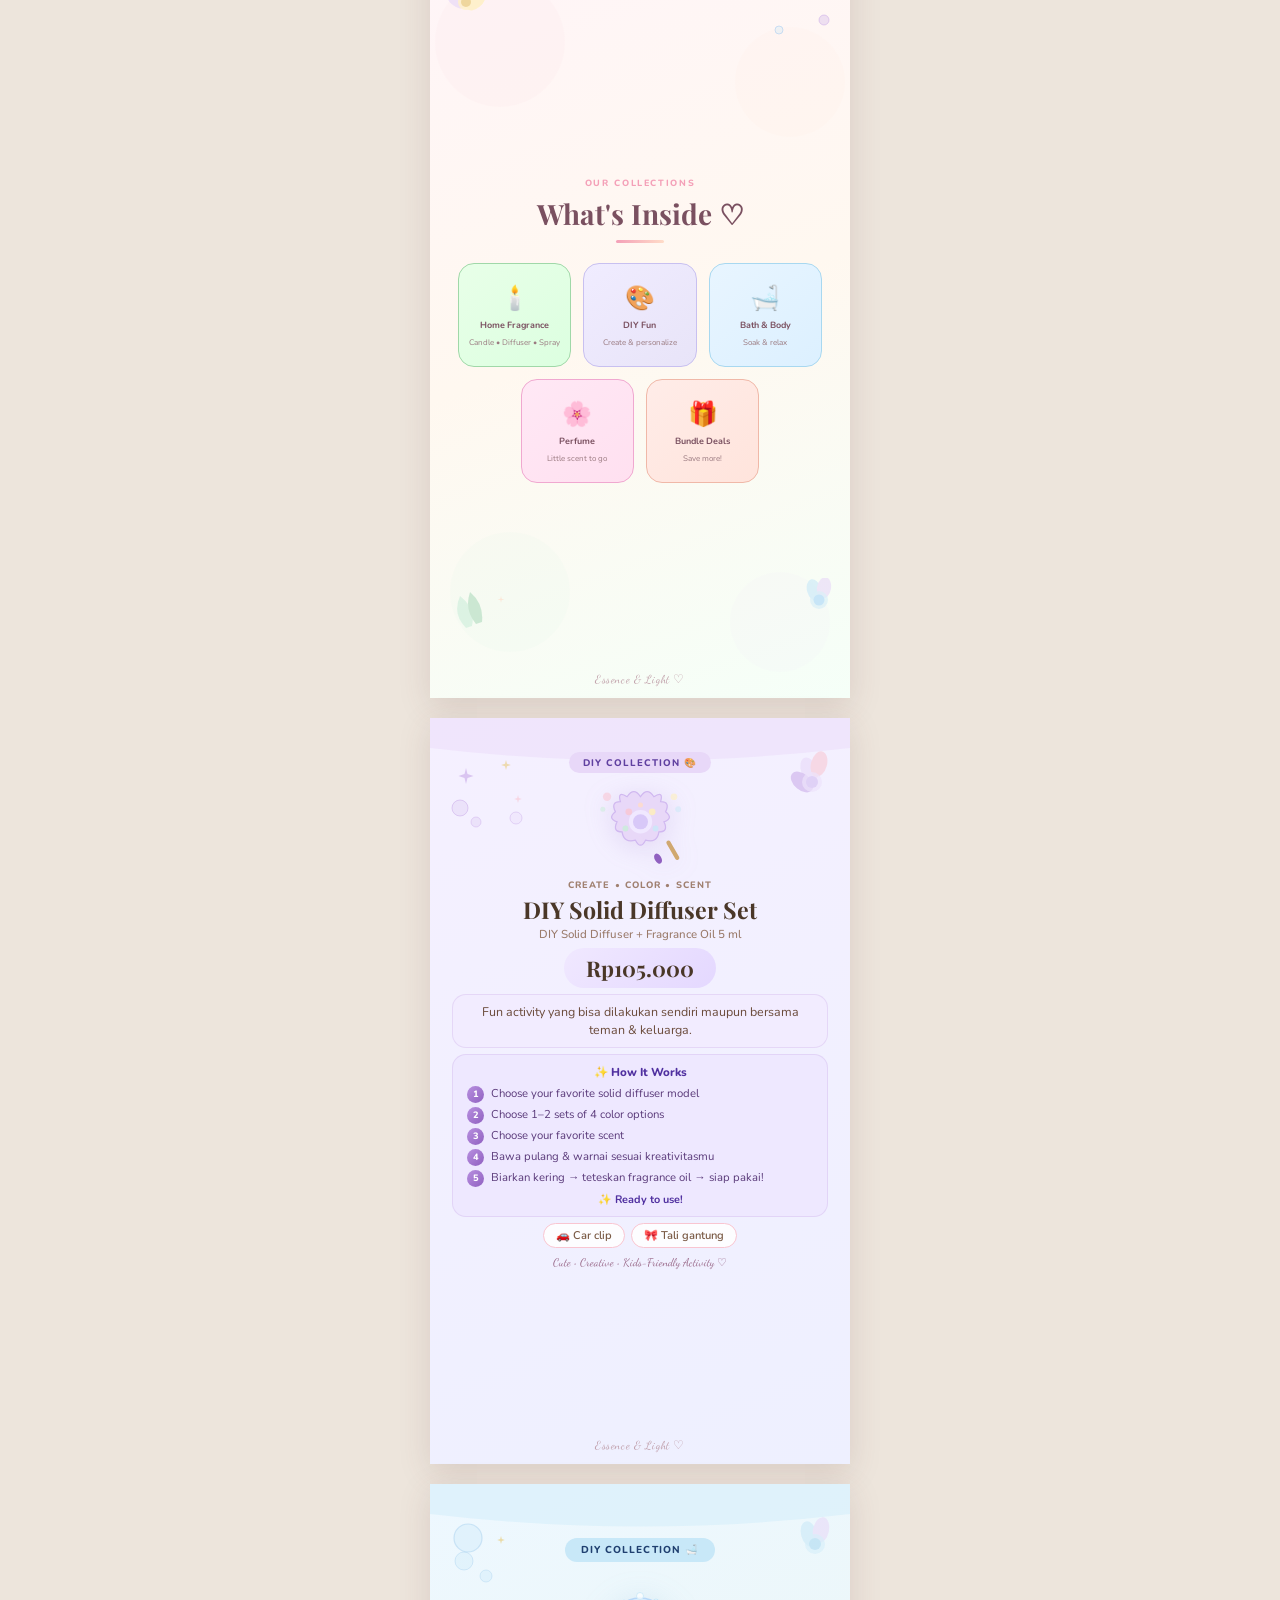
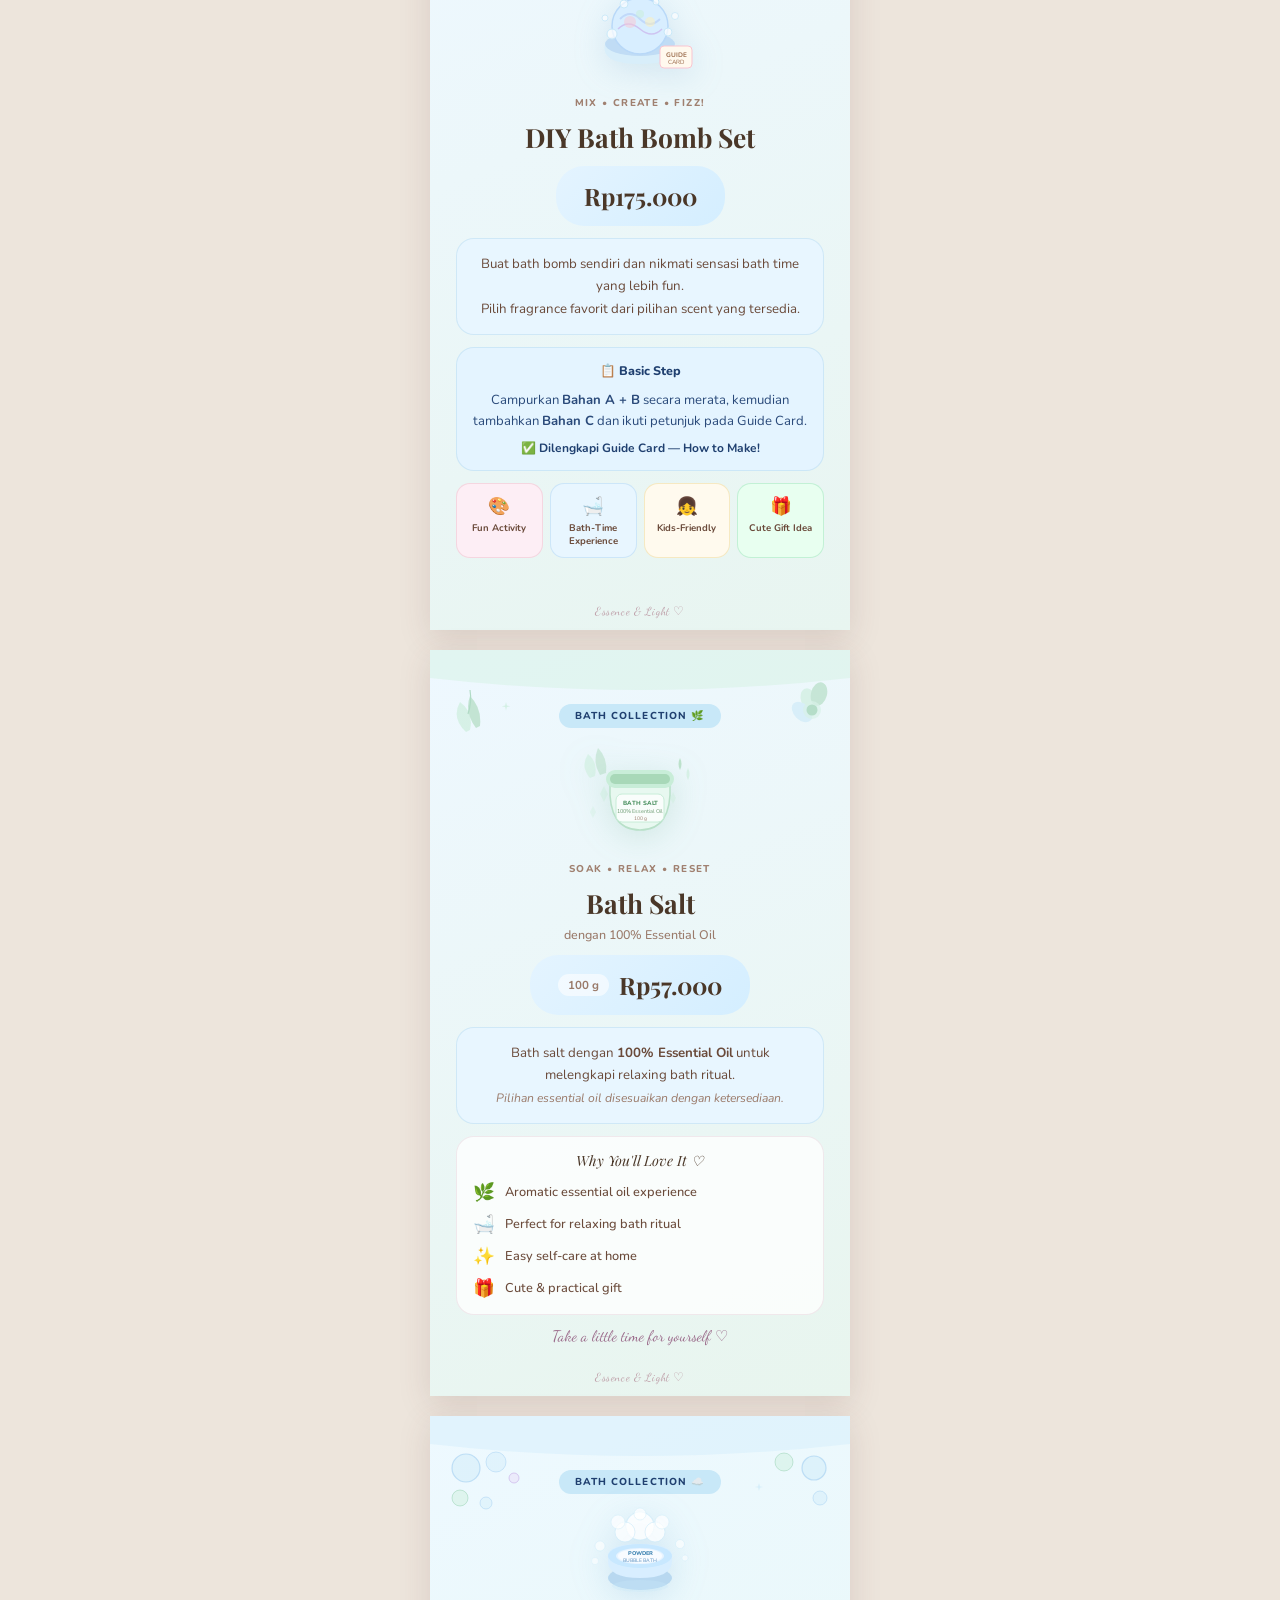
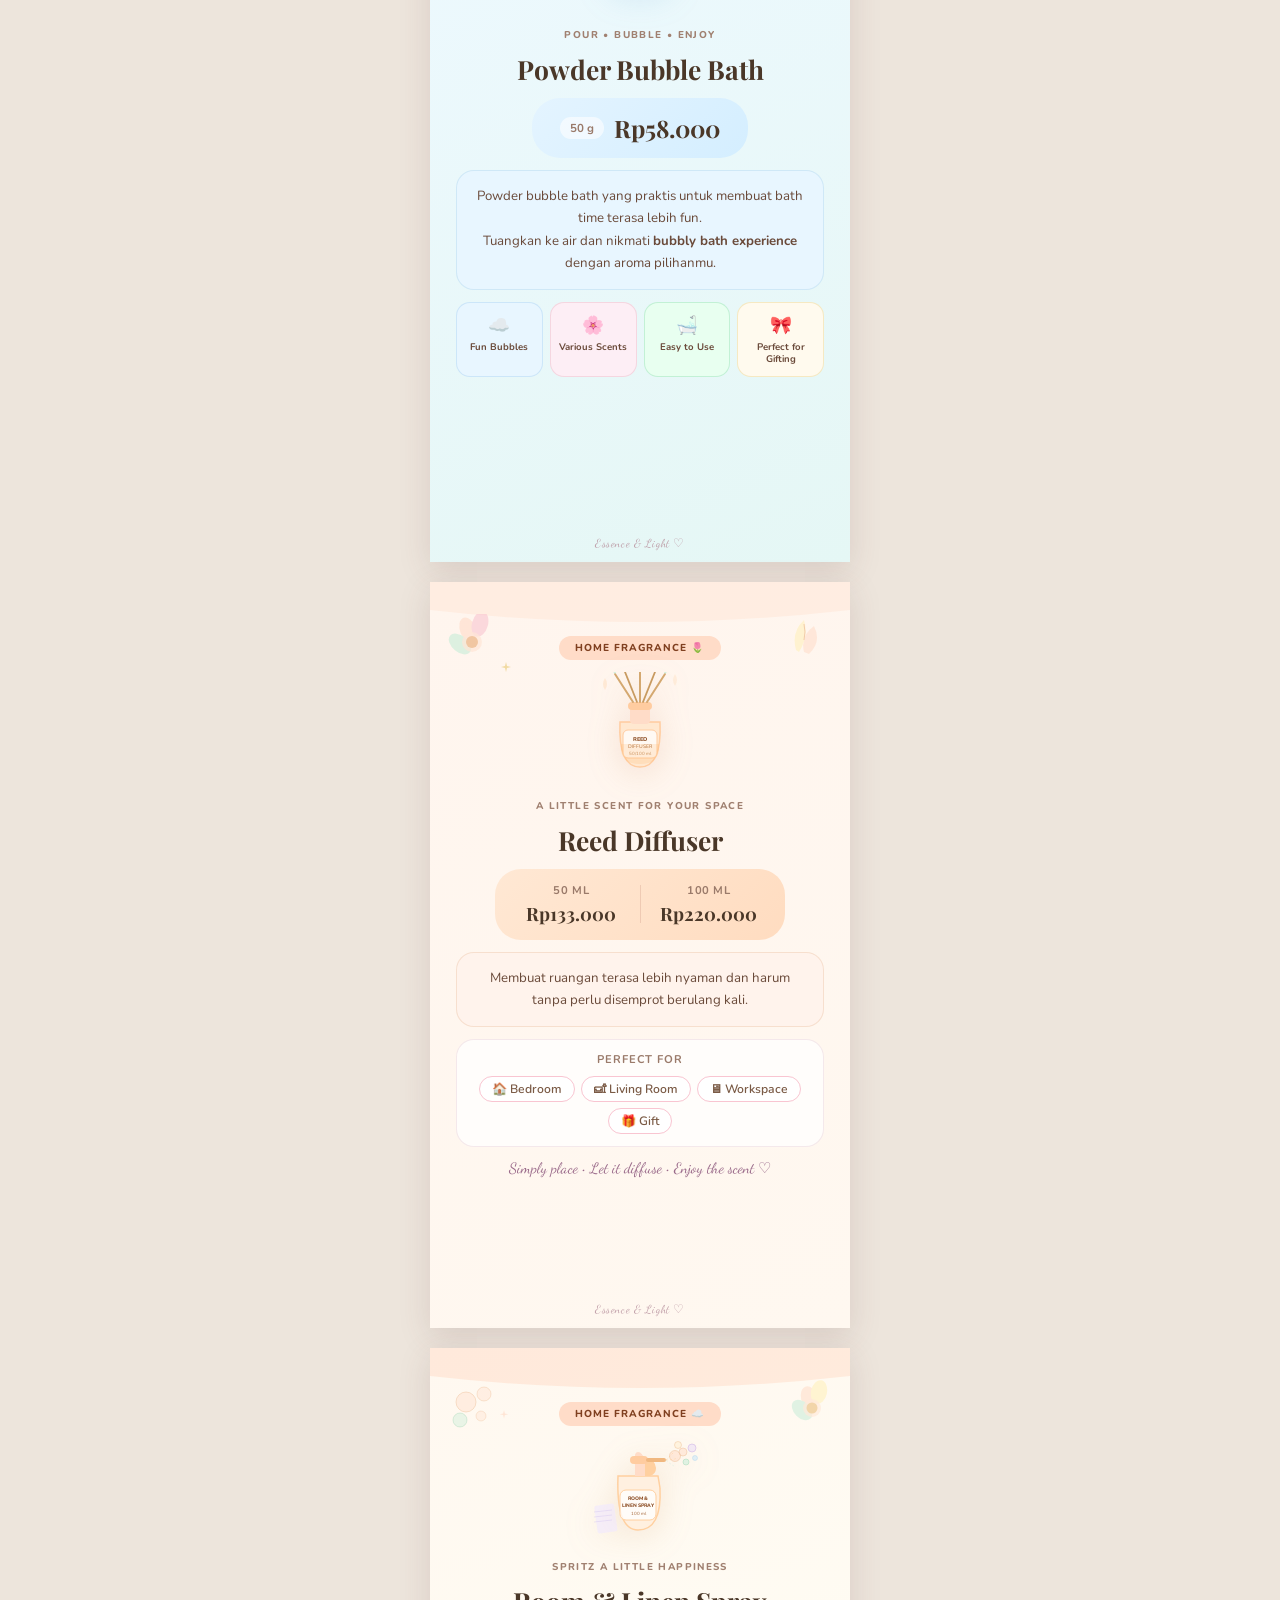
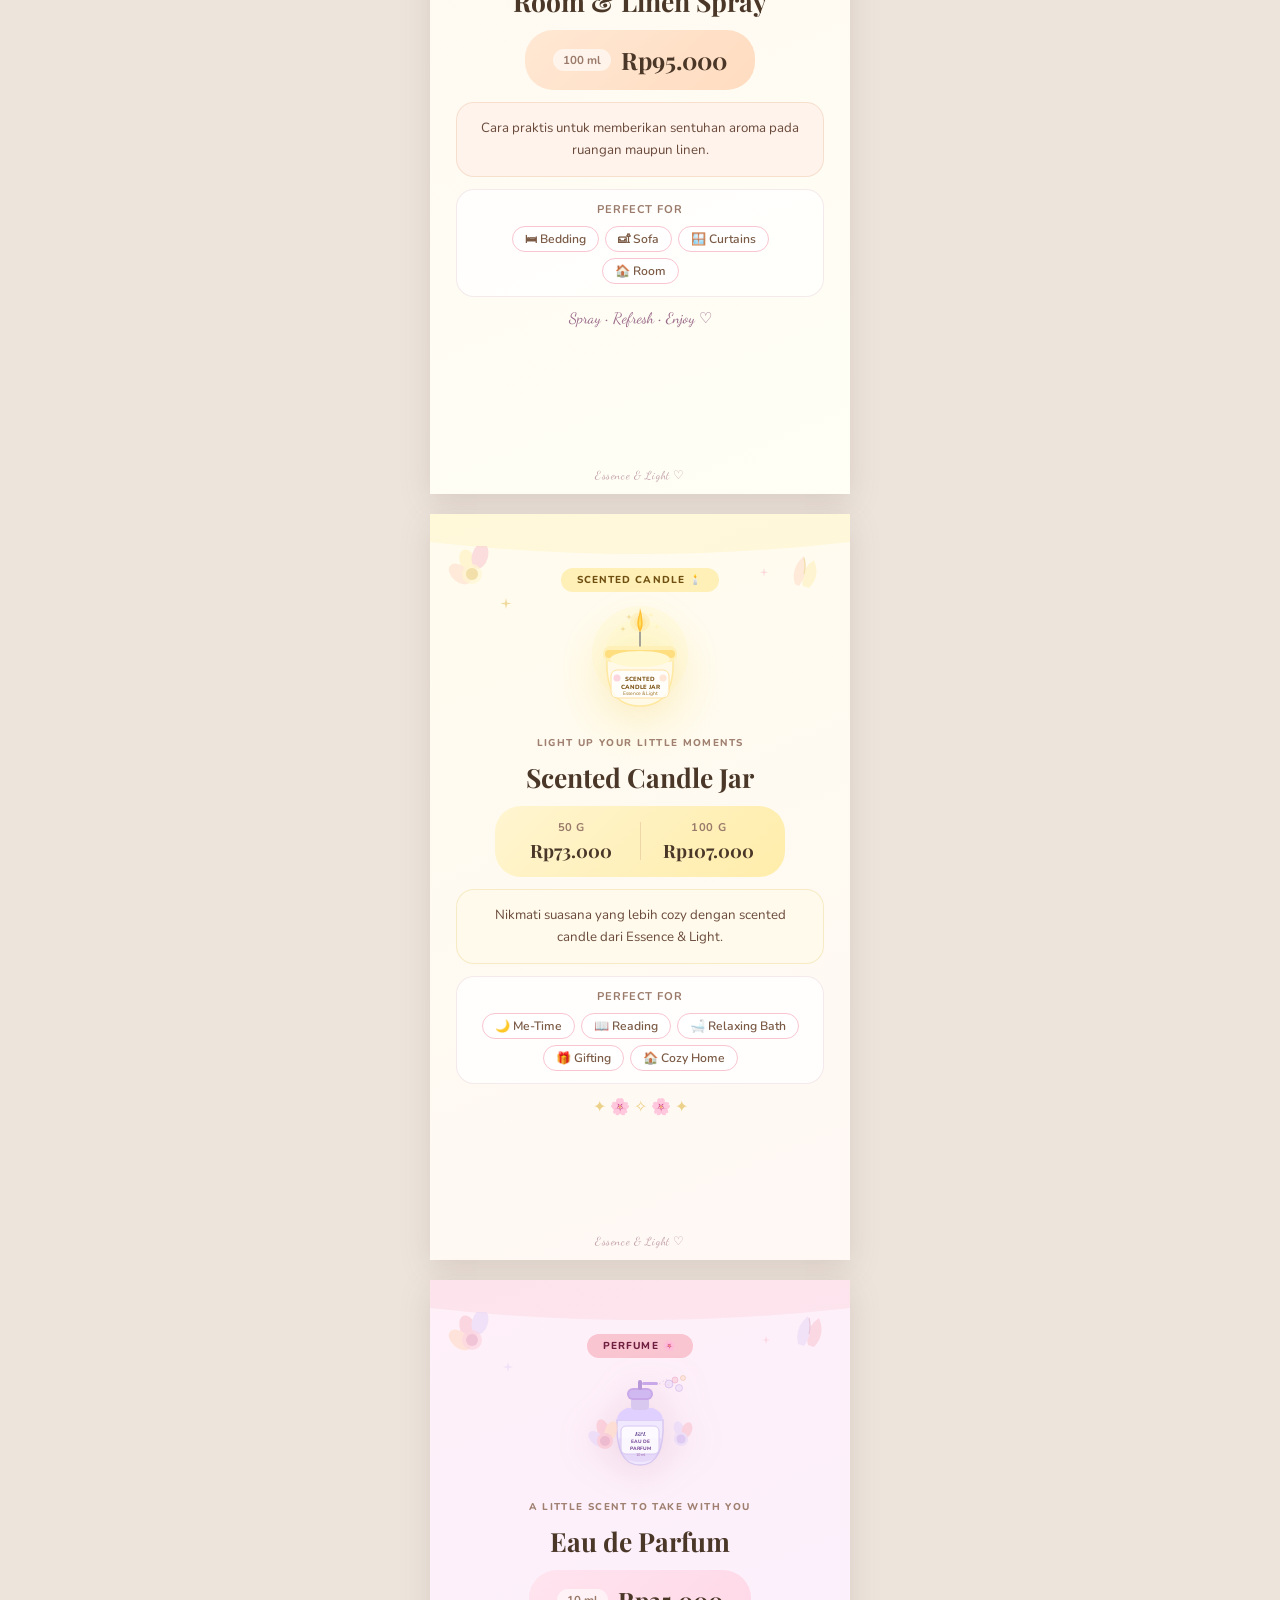
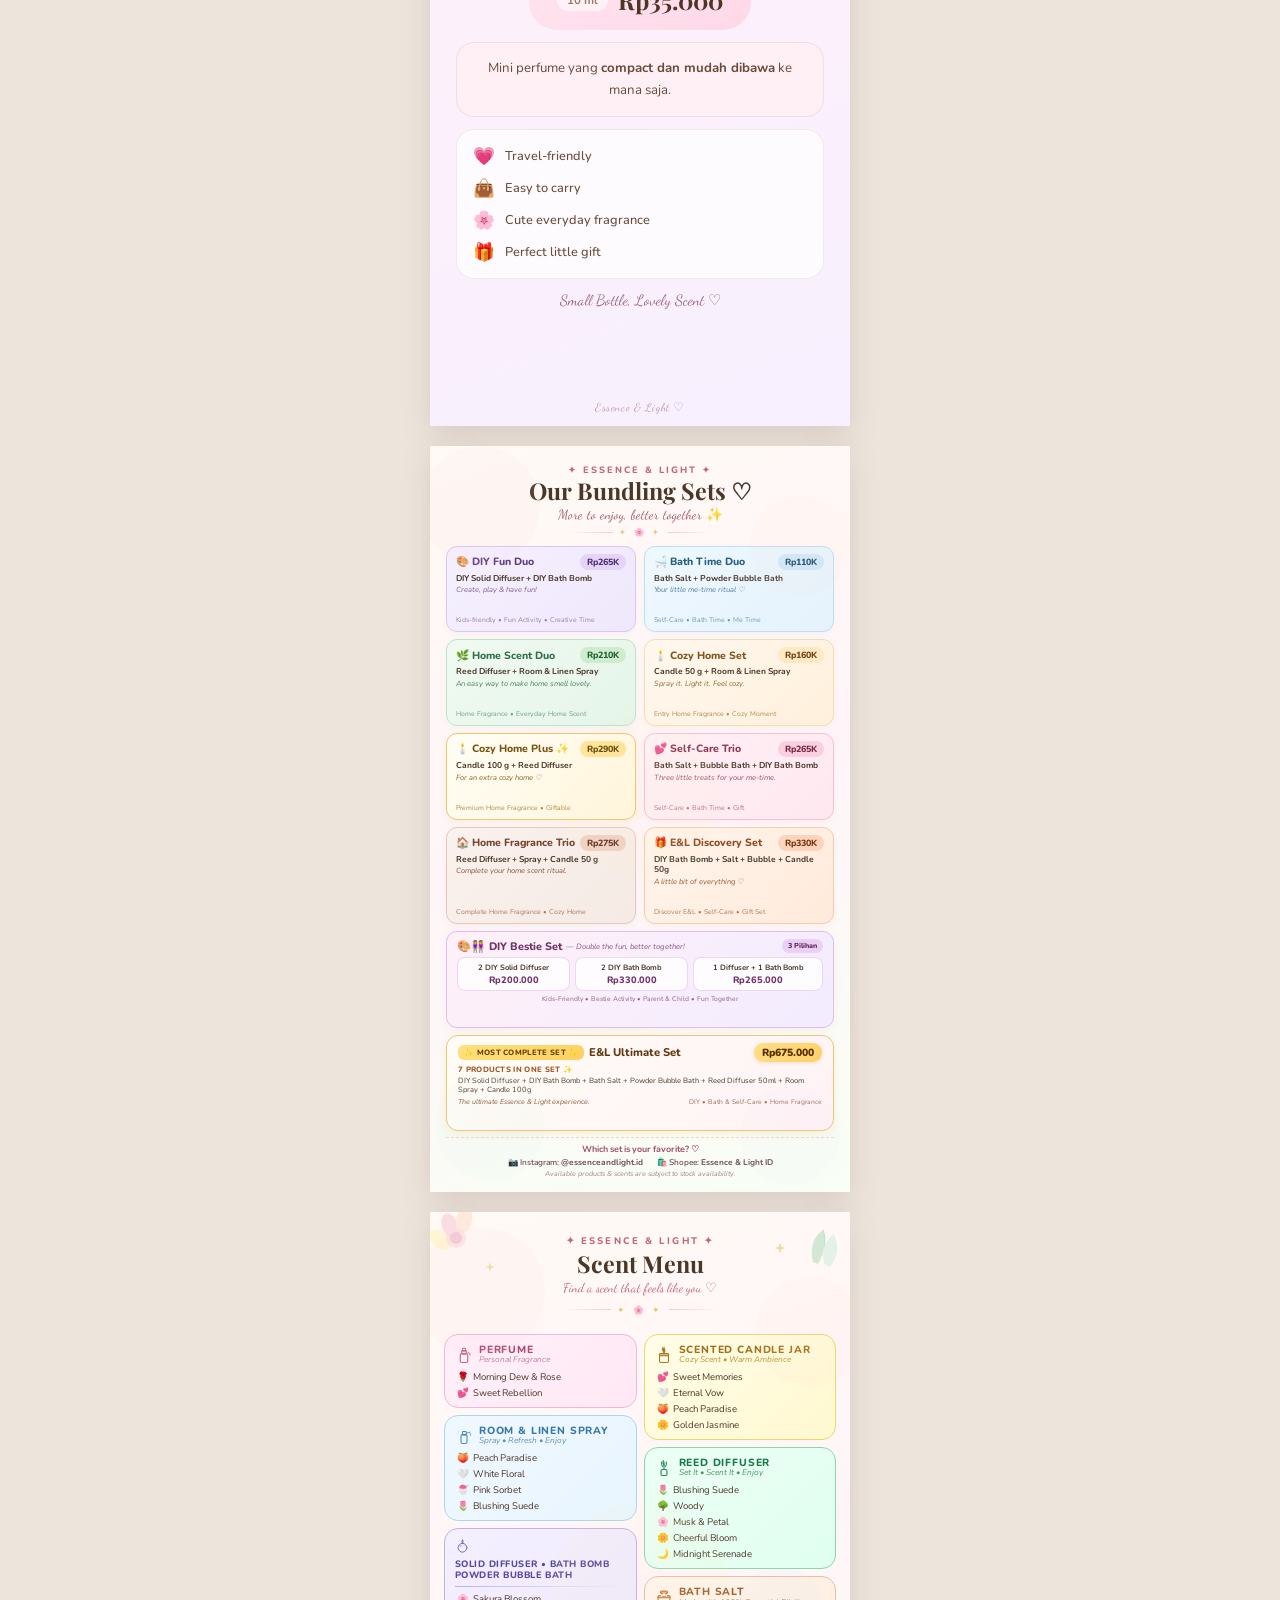
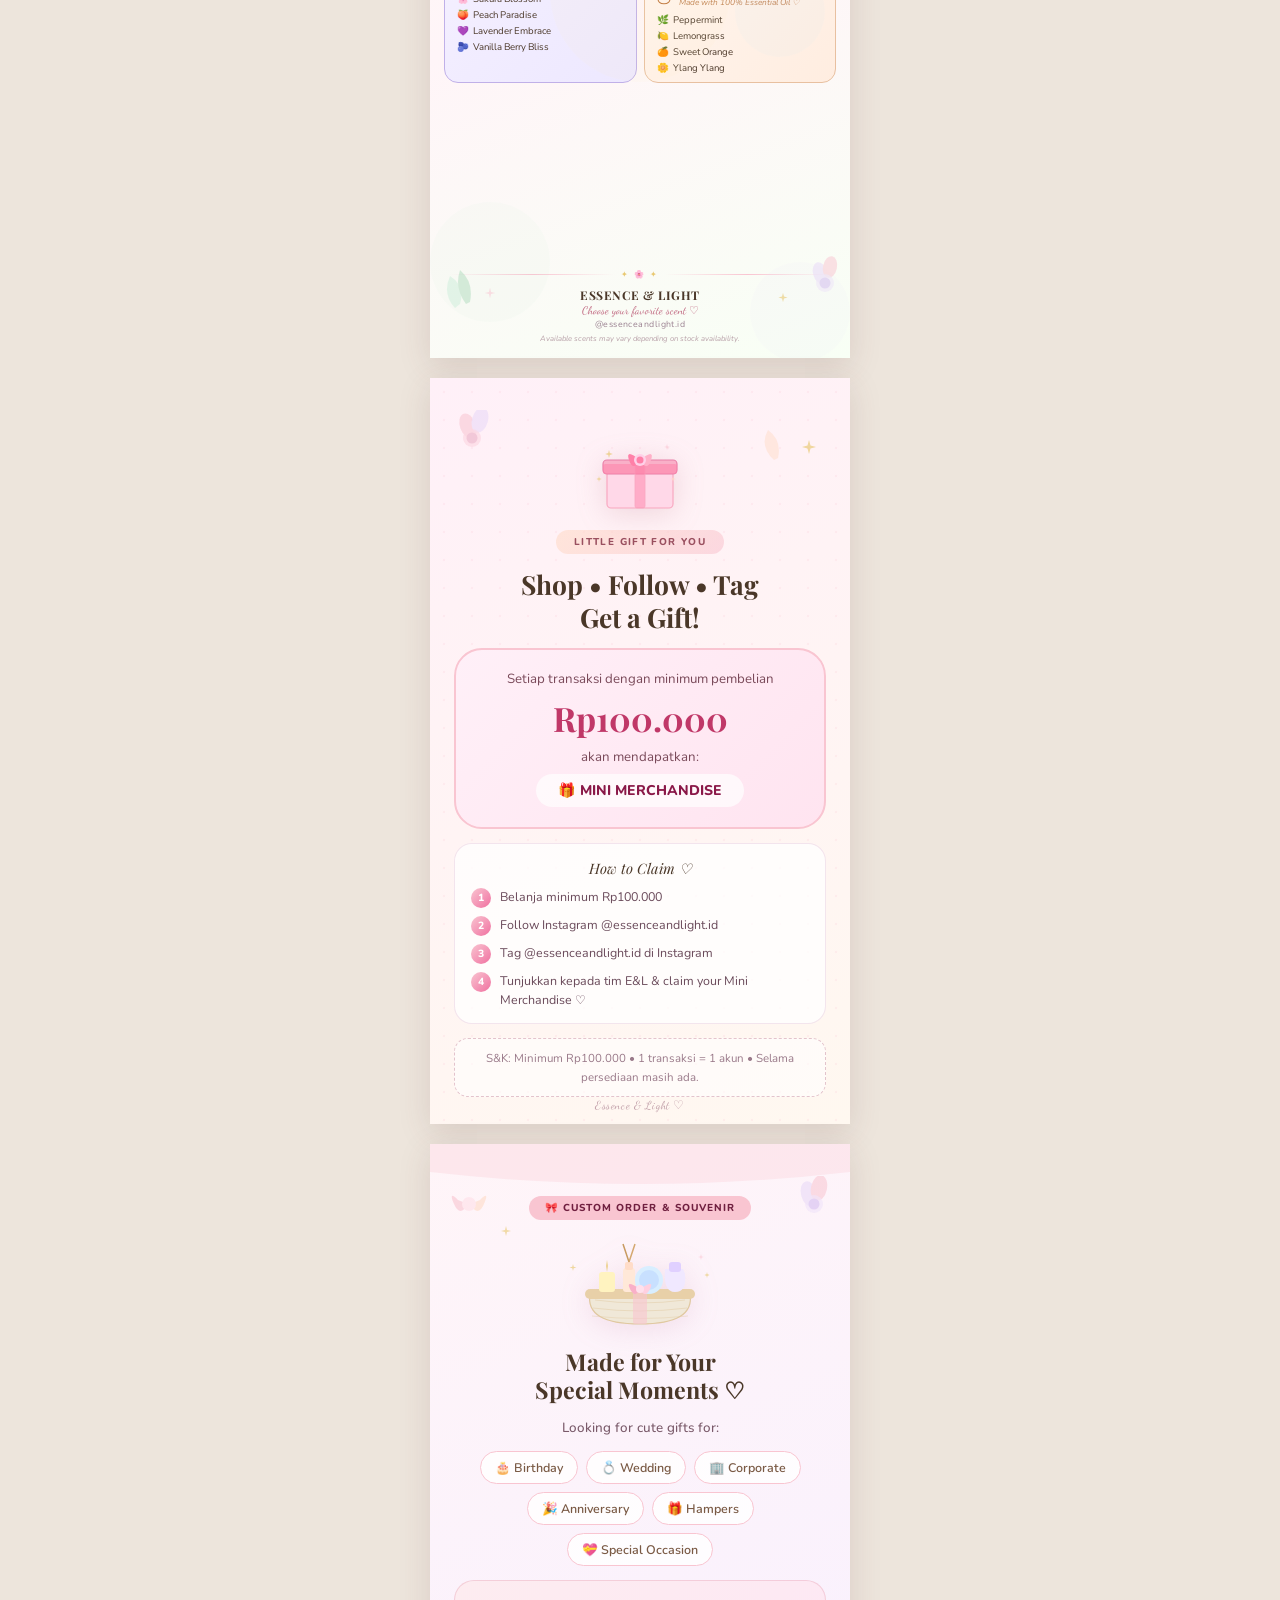
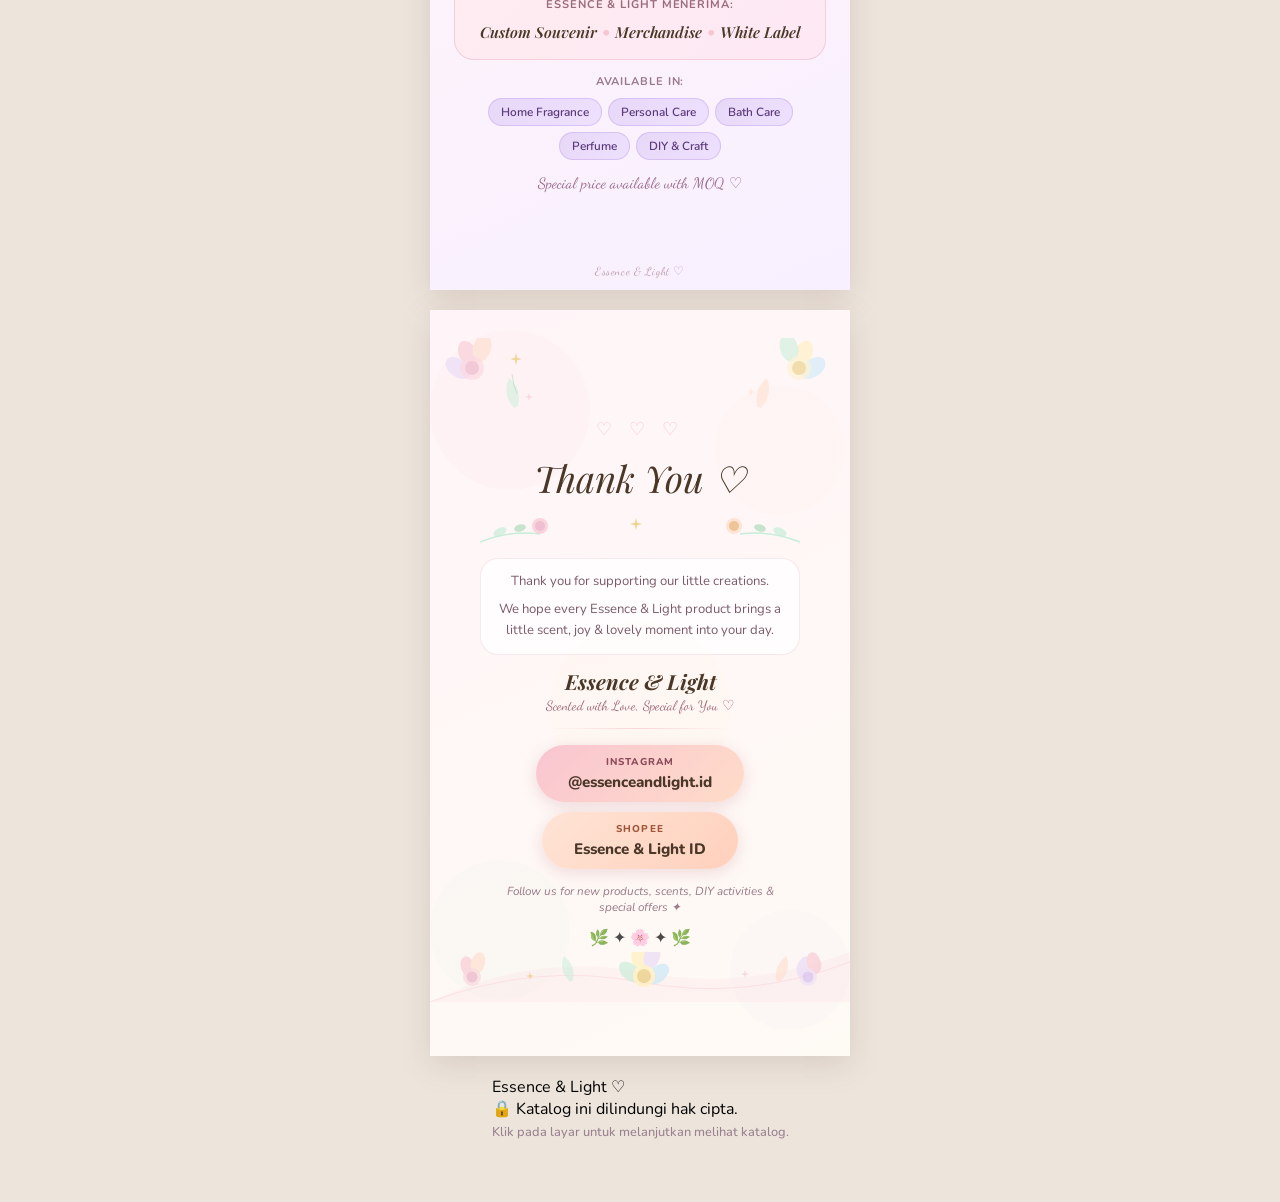
==== commit 3d02a6d7: "fix: make all catalog pages responsive with zero horizontal scroll on mobile screens" ====
--- a/index.html
+++ b/index.html
@@ -2,7 +2,7 @@
 <html lang="id">
 <head>
   <meta charset="UTF-8" />
-  <meta name="viewport" content="width=device-width, initial-scale=1.0" />
+  <meta name="viewport" content="width=device-width, initial-scale=1.0, maximum-scale=1.0, user-scalable=no, viewport-fit=cover" />
   <title>Essence & Light — E-Catalog PDF</title>
   <link rel="preconnect" href="https://fonts.googleapis.com" />
   <link rel="preconnect" href="https://fonts.gstatic.com" crossorigin />
@@ -56,6 +56,11 @@
   user-select: none;
 }
 
+html {
+  overflow-x: hidden;
+  width: 100%;
+}
+
 body {
   font-family: var(--ff-body);
   background: #EDE5DC;
@@ -66,61 +71,41 @@
   gap: 20px;
   -webkit-user-select: none;
   user-select: none;
+  overflow-x: hidden;
+  width: 100%;
+  max-width: 100vw;
+}
+
+@media (max-width: 440px) {
+  body {
+    padding: 10px 0 30px;
+    gap: 14px;
+  }
 }
 
 /* ─────────────────────────────────────────────────────────
-   Print & Screenshot Protection
+   Page container & scaling (Fits 100% on Mobile, No Horizontal Scroll)
 ───────────────────────────────────────────────────────── */
-@media print {
-  html, body {
-    display: none !important;
-    visibility: hidden !important;
-  }
-}
-
-.protection-shield {
-  position: fixed;
-  inset: 0;
-  background: rgba(237, 229, 220, 0.96);
-  backdrop-filter: blur(28px);
-  -webkit-backdrop-filter: blur(28px);
-  z-index: 9999999;
-  display: none;
-  flex-direction: column;
-  align-items: center;
-  justify-content: center;
-  gap: 12px;
-  text-align: center;
-  padding: 24px;
-  color: #7A5A45;
-  user-select: none;
-  cursor: pointer;
-}
-.protection-shield.active {
-  display: flex !important;
-}
-.shield-brand {
-  font-family: var(--ff-display);
-  font-size: 1.8rem;
-  color: #C85878;
-}
-.shield-msg {
-  font-family: var(--ff-body);
-  font-size: 0.95rem;
-  font-weight: 700;
-  color: #4A3728;
-}
-
-/* ─────────────────────────────────────────────────────────
-   Page base
-───────────────────────────────────────────────────────── */
+.page-wrapper {
+  width: min(420px, 100vw);
+  height: calc(min(420px, 100vw) * (746 / 420));
+  position: relative;
+  overflow: visible;
+  flex-shrink: 0;
+}
+
 .page {
-  width: var(--pw);
-  height: var(--ph);
-  position: relative;
+  width: 420px;
+  height: 746px;
+  position: absolute;
+  top: 0;
+  left: 50%;
+  margin-left: -210px;
+  transform: scale(calc(min(420px, 100vw) / 420));
+  transform-origin: top center;
   overflow: hidden;
   background: var(--white);
-  box-shadow: 0 8px 40px rgba(100,60,60,0.18);
+  box-shadow: 0 8px 30px rgba(100,60,60,0.15);
   flex-shrink: 0;
 }
 
@@ -825,6 +810,7 @@
 <!-- ══════════════════════════════════════════════════════
      PAGE 1 — COVER
 ══════════════════════════════════════════════════════ -->
+<div class="page-wrapper">
 <div class="page p1">
 
   <!-- BG decorative circles -->
@@ -913,11 +899,12 @@
 
   <div class="page-footer-brand">Essence &amp; Light ♡</div>
 </div>
-
+</div>
 
 <!-- ══════════════════════════════════════════════════════
      PAGE 2 — WELCOME
 ══════════════════════════════════════════════════════ -->
+<div class="page-wrapper">
 <div class="page p2">
   <!-- bg floral watercolor deco -->
   <svg class="deco-abs" style="top:0;left:0;width:420px;height:746px;opacity:0.07;" viewBox="0 0 420 746" fill="none">
@@ -1021,9 +1008,12 @@
   </div>
   <div class="page-footer-brand">Essence &amp; Light ♡</div>
 </div>
+</div>
+
 <!-- ══════════════════════════════════════════════════════
      PAGE 3 — CONTENTS / WHAT'S INSIDE
 ══════════════════════════════════════════════════════ -->
+<div class="page-wrapper">
 <div class="page" style="background:linear-gradient(160deg,#FFF5F8 0%,#FFF8F0 50%,#F5FFF8 100%);position:relative;overflow:hidden;">
   <!-- bg blobs -->
   <svg class="deco-abs" style="top:0;left:0;width:420px;height:746px;opacity:0.06;" viewBox="0 0 420 746" fill="none">
@@ -1119,11 +1109,12 @@
   </div>
   <div class="page-footer-brand">Essence &amp; Light ♡</div>
 </div>
-
+</div>
 
 <!-- ══════════════════════════════════════════════════════
      PAGE 4 — DIY SOLID DIFFUSER
 ══════════════════════════════════════════════════════ -->
+<div class="page-wrapper">
 <div class="page" style="background:linear-gradient(158deg,#F5F0FF 0%,#EEF0FF 100%);">
   <!-- Decorative top band -->
   <svg class="deco-abs" style="top:0;left:0;width:420px;height:50px;" viewBox="0 0 420 50" fill="none">
@@ -1205,11 +1196,12 @@
   </div>
   <div class="page-footer-brand">Essence &amp; Light ♡</div>
 </div>
-
+</div>
 
 <!-- ══════════════════════════════════════════════════════
      PAGE 5 — DIY BATH BOMB
 ══════════════════════════════════════════════════════ -->
+<div class="page-wrapper">
 <div class="page" style="background:linear-gradient(158deg,#EEF8FF 0%,#E8F5F0 100%);">
   <svg class="deco-abs" style="top:0;left:0;width:420px;height:50px;" viewBox="0 0 420 50" fill="none">
     <path d="M0 0 L420 0 L420 30 Q210 55 0 30 Z" fill="rgba(200,232,248,0.4)"/>
@@ -1289,11 +1281,12 @@
   </div>
   <div class="page-footer-brand">Essence &amp; Light ♡</div>
 </div>
-
+</div>
 
 <!-- ══════════════════════════════════════════════════════
      PAGE 6 — BATH SALT
 ══════════════════════════════════════════════════════ -->
+<div class="page-wrapper">
 <div class="page" style="background:linear-gradient(158deg,#EEF8FF 0%,#E8F5EE 100%);">
   <svg class="deco-abs" style="top:0;left:0;width:420px;height:50px;" viewBox="0 0 420 50" fill="none">
     <path d="M0 0 L420 0 L420 28 Q210 52 0 28 Z" fill="rgba(200,237,216,0.35)"/>
@@ -1371,11 +1364,12 @@
   </div>
   <div class="page-footer-brand">Essence &amp; Light ♡</div>
 </div>
-
+</div>
 
 <!-- ══════════════════════════════════════════════════════
      PAGE 7 — POWDER BUBBLE BATH
 ══════════════════════════════════════════════════════ -->
+<div class="page-wrapper">
 <div class="page" style="background:linear-gradient(158deg,#EEF9FF 0%,#E5F7F5 100%);">
   <svg class="deco-abs" style="top:0;left:0;width:420px;height:50px;" viewBox="0 0 420 50" fill="none">
     <path d="M0 0 L420 0 L420 28 Q210 52 0 28 Z" fill="rgba(200,232,248,0.35)"/>
@@ -1446,11 +1440,12 @@
   </div>
   <div class="page-footer-brand">Essence &amp; Light ♡</div>
 </div>
-
+</div>
 
 <!-- ══════════════════════════════════════════════════════
      PAGE 8 — REED DIFFUSER
 ══════════════════════════════════════════════════════ -->
+<div class="page-wrapper">
 <div class="page" style="background:linear-gradient(158deg,#FFF5EE 0%,#FFF8F0 100%);">
   <svg class="deco-abs" style="top:0;left:0;width:420px;height:50px;" viewBox="0 0 420 50" fill="none">
     <path d="M0 0 L420 0 L420 28 Q210 52 0 28 Z" fill="rgba(255,220,200,0.35)"/>
@@ -1531,11 +1526,12 @@
   </div>
   <div class="page-footer-brand">Essence &amp; Light ♡</div>
 </div>
-
+</div>
 
 <!-- ══════════════════════════════════════════════════════
      PAGE 9 — ROOM & LINEN SPRAY
 ══════════════════════════════════════════════════════ -->
+<div class="page-wrapper">
 <div class="page" style="background:linear-gradient(158deg,#FFF8F0 0%,#FFFFF5 100%);">
   <svg class="deco-abs" style="top:0;left:0;width:420px;height:50px;" viewBox="0 0 420 50" fill="none">
     <path d="M0 0 L420 0 L420 28 Q210 52 0 28 Z" fill="rgba(255,200,168,0.3)"/>
@@ -1619,11 +1615,12 @@
   </div>
   <div class="page-footer-brand">Essence &amp; Light ♡</div>
 </div>
-
+</div>
 
 <!-- ══════════════════════════════════════════════════════
      PAGE 10 — SCENTED CANDLE
 ══════════════════════════════════════════════════════ -->
+<div class="page-wrapper">
 <div class="page" style="background:linear-gradient(158deg,#FFFCEE 0%,#FFF8F5 100%);">
   <svg class="deco-abs" style="top:0;left:0;width:420px;height:50px;" viewBox="0 0 420 50" fill="none">
     <path d="M0 0 L420 0 L420 28 Q210 52 0 28 Z" fill="rgba(255,240,184,0.4)"/>
@@ -1717,11 +1714,12 @@
   </div>
   <div class="page-footer-brand">Essence &amp; Light ♡</div>
 </div>
-
+</div>
 
 <!-- ══════════════════════════════════════════════════════
      PAGE 11 — EAU DE PARFUM
 ══════════════════════════════════════════════════════ -->
+<div class="page-wrapper">
 <div class="page" style="background:linear-gradient(158deg,#FFF0F8 0%,#F8F0FF 100%);">
   <svg class="deco-abs" style="top:0;left:0;width:420px;height:50px;" viewBox="0 0 420 50" fill="none">
     <path d="M0 0 L420 0 L420 28 Q210 52 0 28 Z" fill="rgba(249,197,209,0.3)"/>
@@ -1816,11 +1814,12 @@
   </div>
   <div class="page-footer-brand">Essence &amp; Light ♡</div>
 </div>
-
+</div>
 
 <!-- ══════════════════════════════════════════════════════
      PAGE 12 — OUR BUNDLING SETS
 ══════════════════════════════════════════════════════ -->
+<div class="page-wrapper">
 <div class="page p12-bundle" style="background:linear-gradient(160deg,#FFFAF5 0%,#FFF5F8 50%,#F8FFF5 100%);font-family:'Nunito',sans-serif;display:flex;flex-direction:column;justify-content:space-between;position:relative;overflow:hidden;padding:18px 16px 14px;box-sizing:border-box;">
 
   <!-- BG watercolor blobs & doodles -->
@@ -2007,11 +2006,12 @@
     <div style="font-size:0.44rem;color:#A08090;font-style:italic;margin-top:1px;">Available products &amp; scents are subject to stock availability.</div>
   </div>
 </div>
-
+</div>
 
 <!-- ══════════════════════════════════════════════════════
      PAGE 13 — SCENT MENU
 ══════════════════════════════════════════════════════ -->
+<div class="page-wrapper">
 <div class="page" style="background:linear-gradient(160deg,#FFFAF5 0%,#FFF5F8 50%,#F8FFF5 100%);font-family:'Nunito',sans-serif;display:flex;flex-direction:column;position:relative;overflow:hidden;">
 
   <!-- BG watercolor blobs -->
@@ -2238,13 +2238,12 @@
     <div style="font-size:0.48rem;color:#B8A0A8;margin-top:3px;font-style:italic;">Available scents may vary depending on stock availability.</div>
   </div>
 </div>
-
-
-
+</div>
 
 <!-- ══════════════════════════════════════════════════════
      PAGE 14 — PROMO GIFT
 ══════════════════════════════════════════════════════ -->
+<div class="page-wrapper">
 <div class="page p13">
   <!-- dot pattern bg -->
   <svg class="deco-abs" style="top:0;left:0;width:420px;height:746px;opacity:0.4;" viewBox="0 0 420 746">
@@ -2315,11 +2314,12 @@
   </div>
   <div class="page-footer-brand">Essence &amp; Light ♡</div>
 </div>
-
+</div>
 
 <!-- ══════════════════════════════════════════════════════
      PAGE 15 — CUSTOM ORDER
 ══════════════════════════════════════════════════════ -->
+<div class="page-wrapper">
 <div class="page p14">
   <svg class="deco-abs" style="top:0;left:0;width:420px;height:50px;" viewBox="0 0 420 50" fill="none">
     <path d="M0 0 L420 0 L420 28 Q210 52 0 28 Z" fill="rgba(249,197,209,0.3)"/>
@@ -2422,11 +2422,12 @@
   </div>
   <div class="page-footer-brand">Essence &amp; Light ♡</div>
 </div>
-
+</div>
 
 <!-- ══════════════════════════════════════════════════════
      PAGE 16 — CLOSING
 ══════════════════════════════════════════════════════ -->
+<div class="page-wrapper">
 <div class="page p15">
   <!-- bg watercolor blobs -->
   <svg class="deco-abs" style="top:0;left:0;width:420px;height:746px;opacity:0.06;" viewBox="0 0 420 746" fill="none">
@@ -2564,6 +2565,7 @@
     <div class="closing-deco-row">🌿 ✦ 🌸 ✦ 🌿</div>
   </div>
 </div>
+</div>
 
 <!-- ══════════════════════════════════════════════════════
      SCREENSHOT & CONTENT PROTECTION SHIELD
